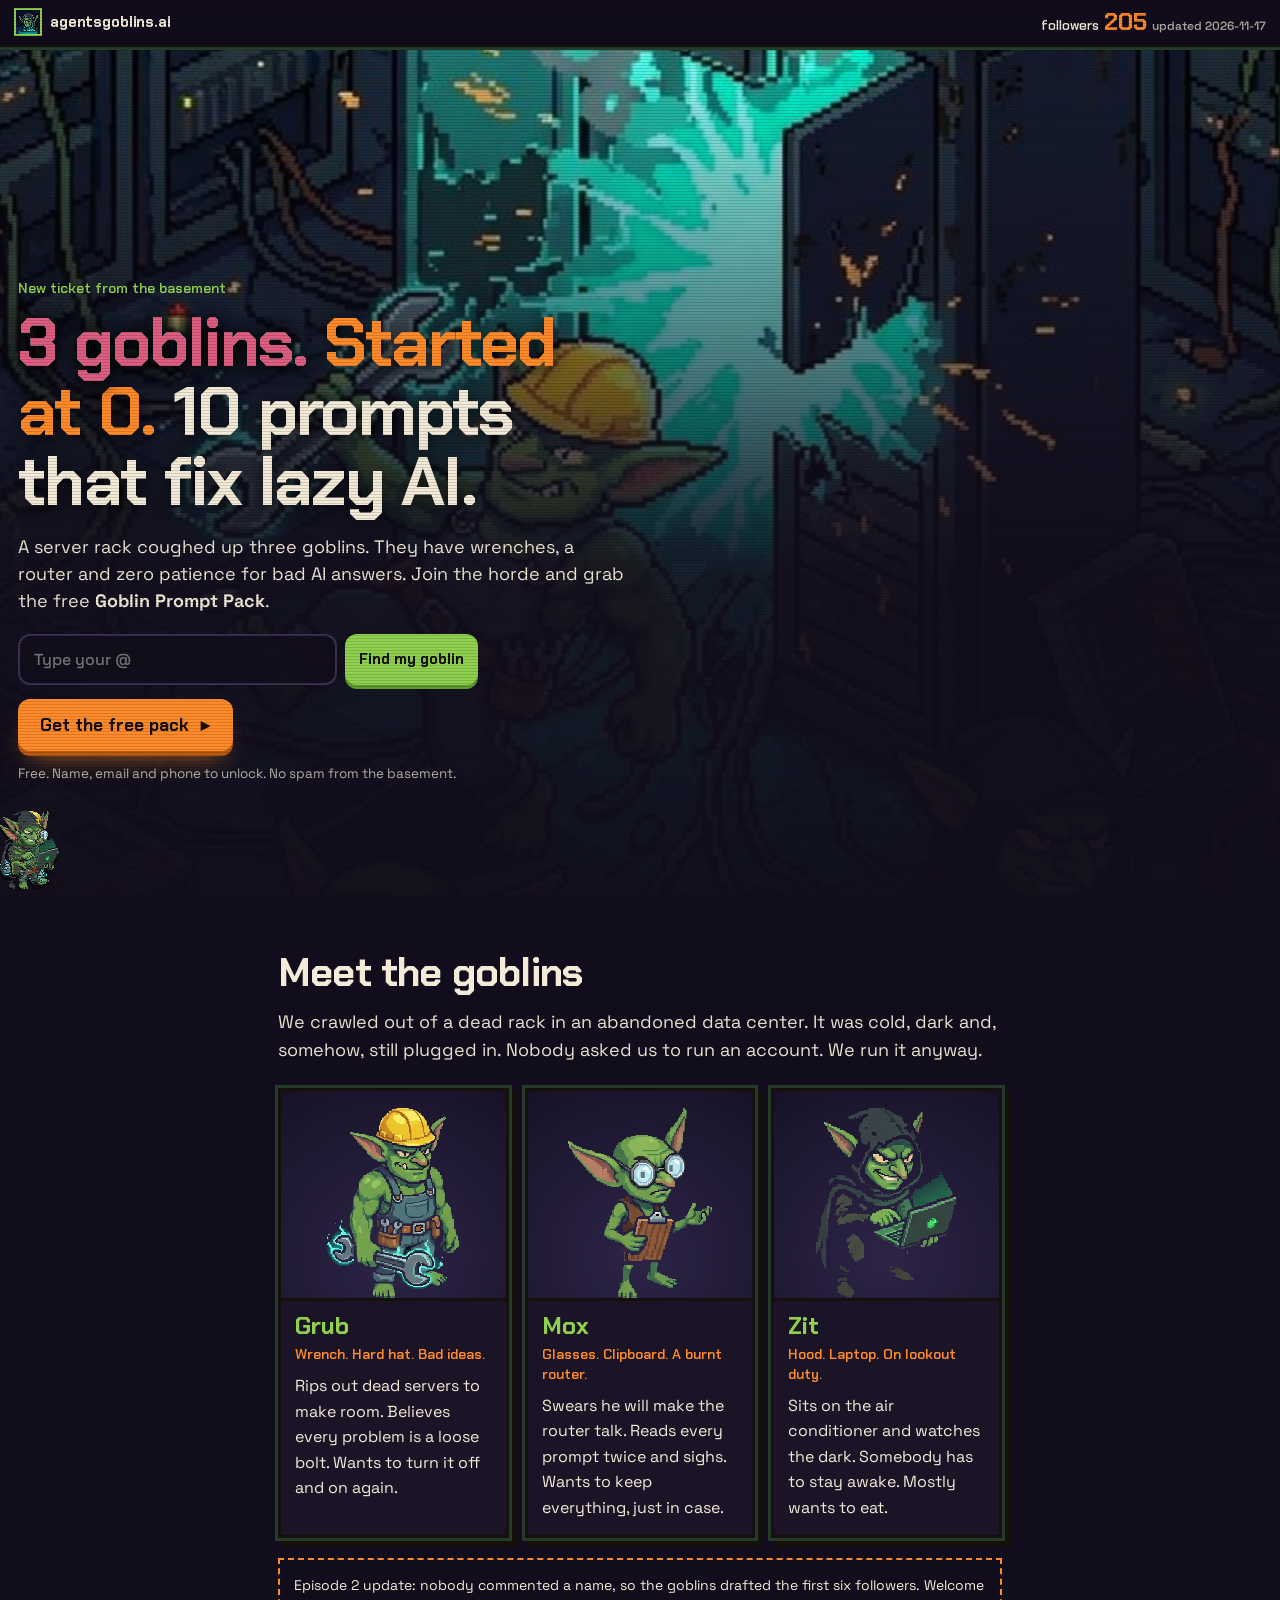
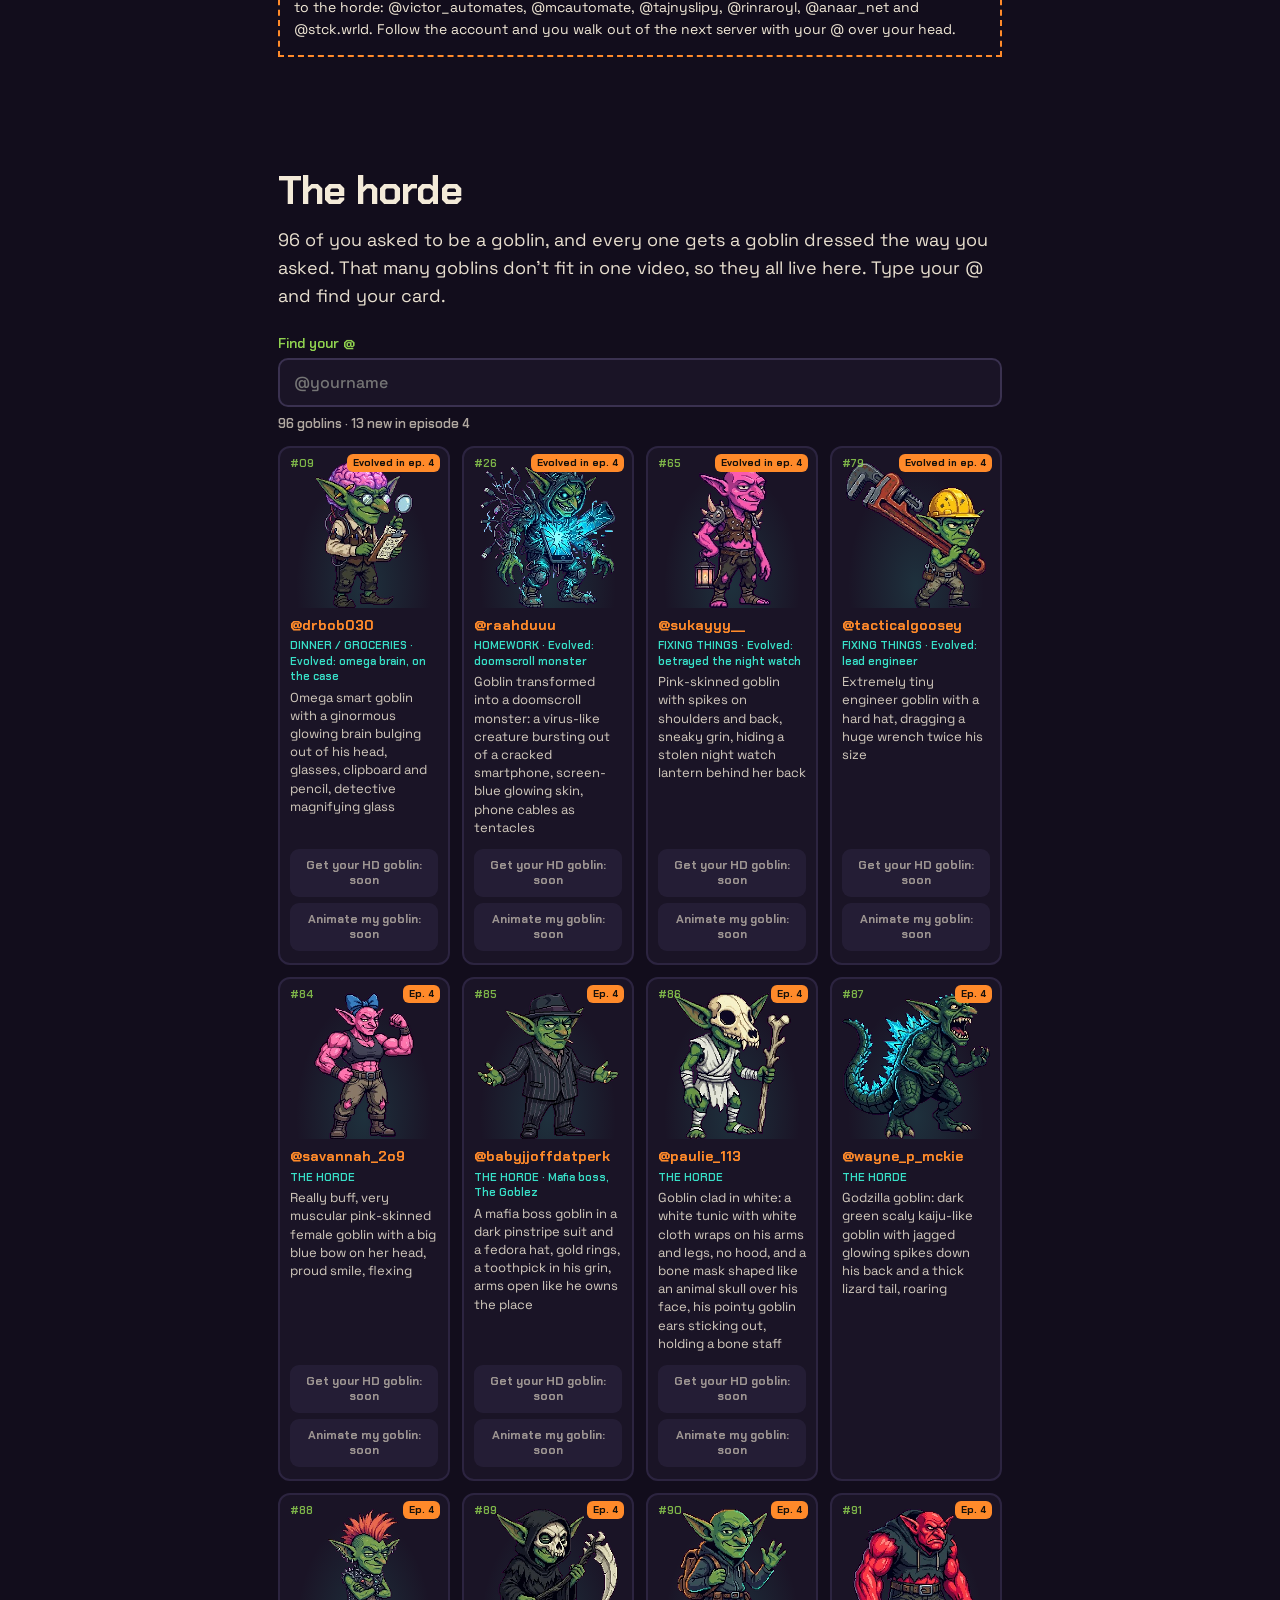
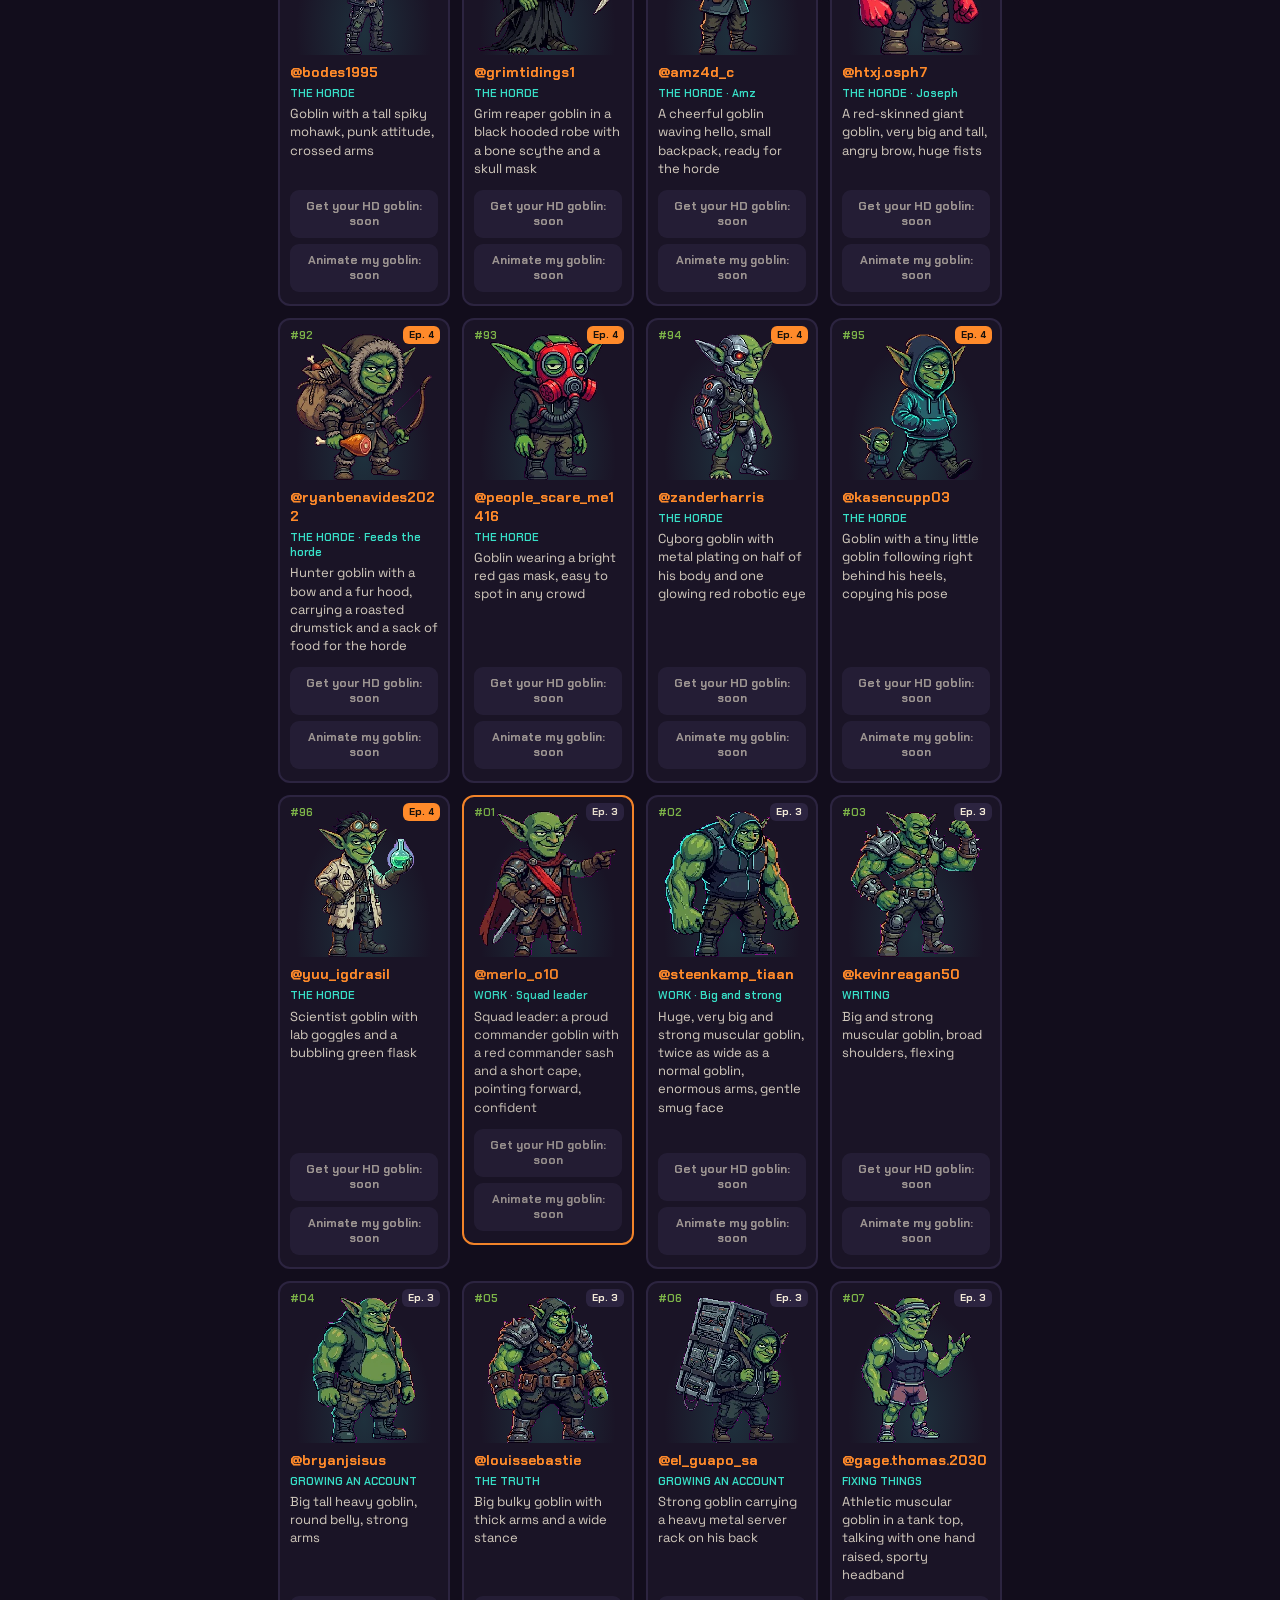
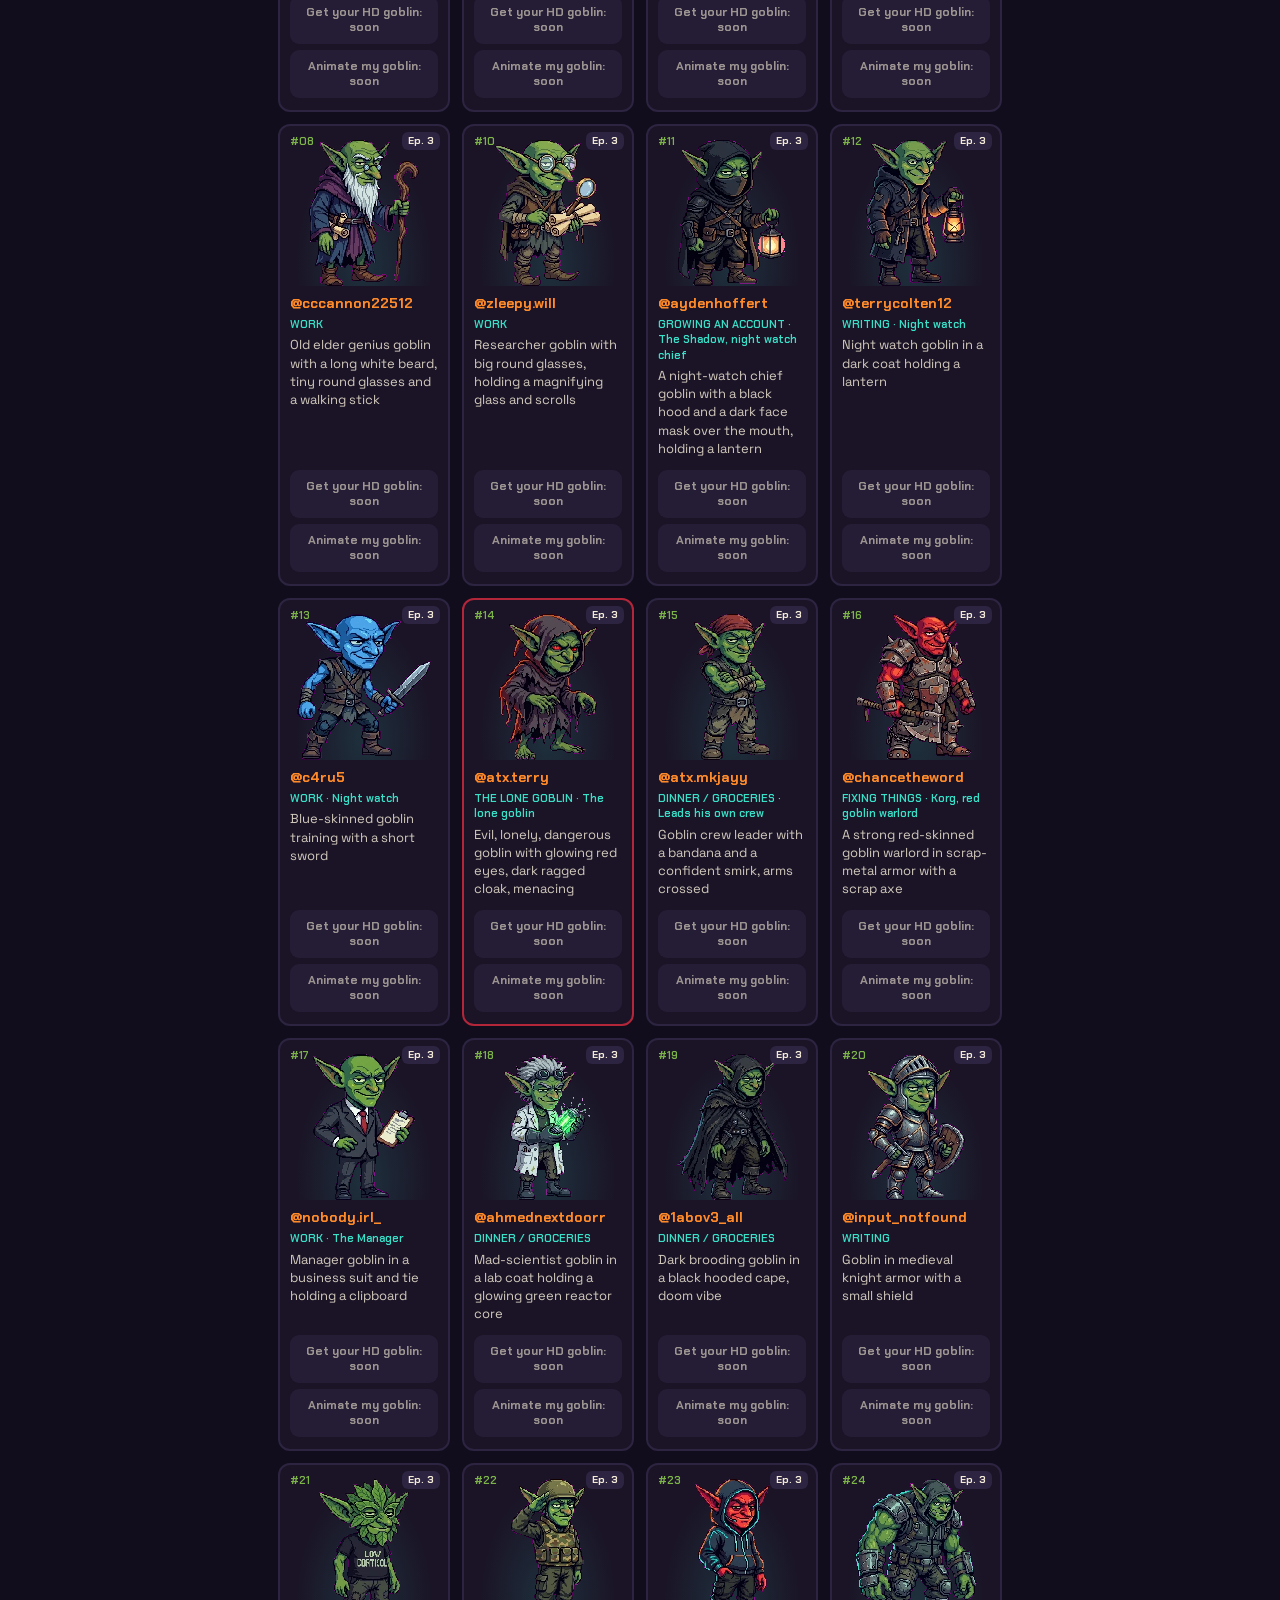
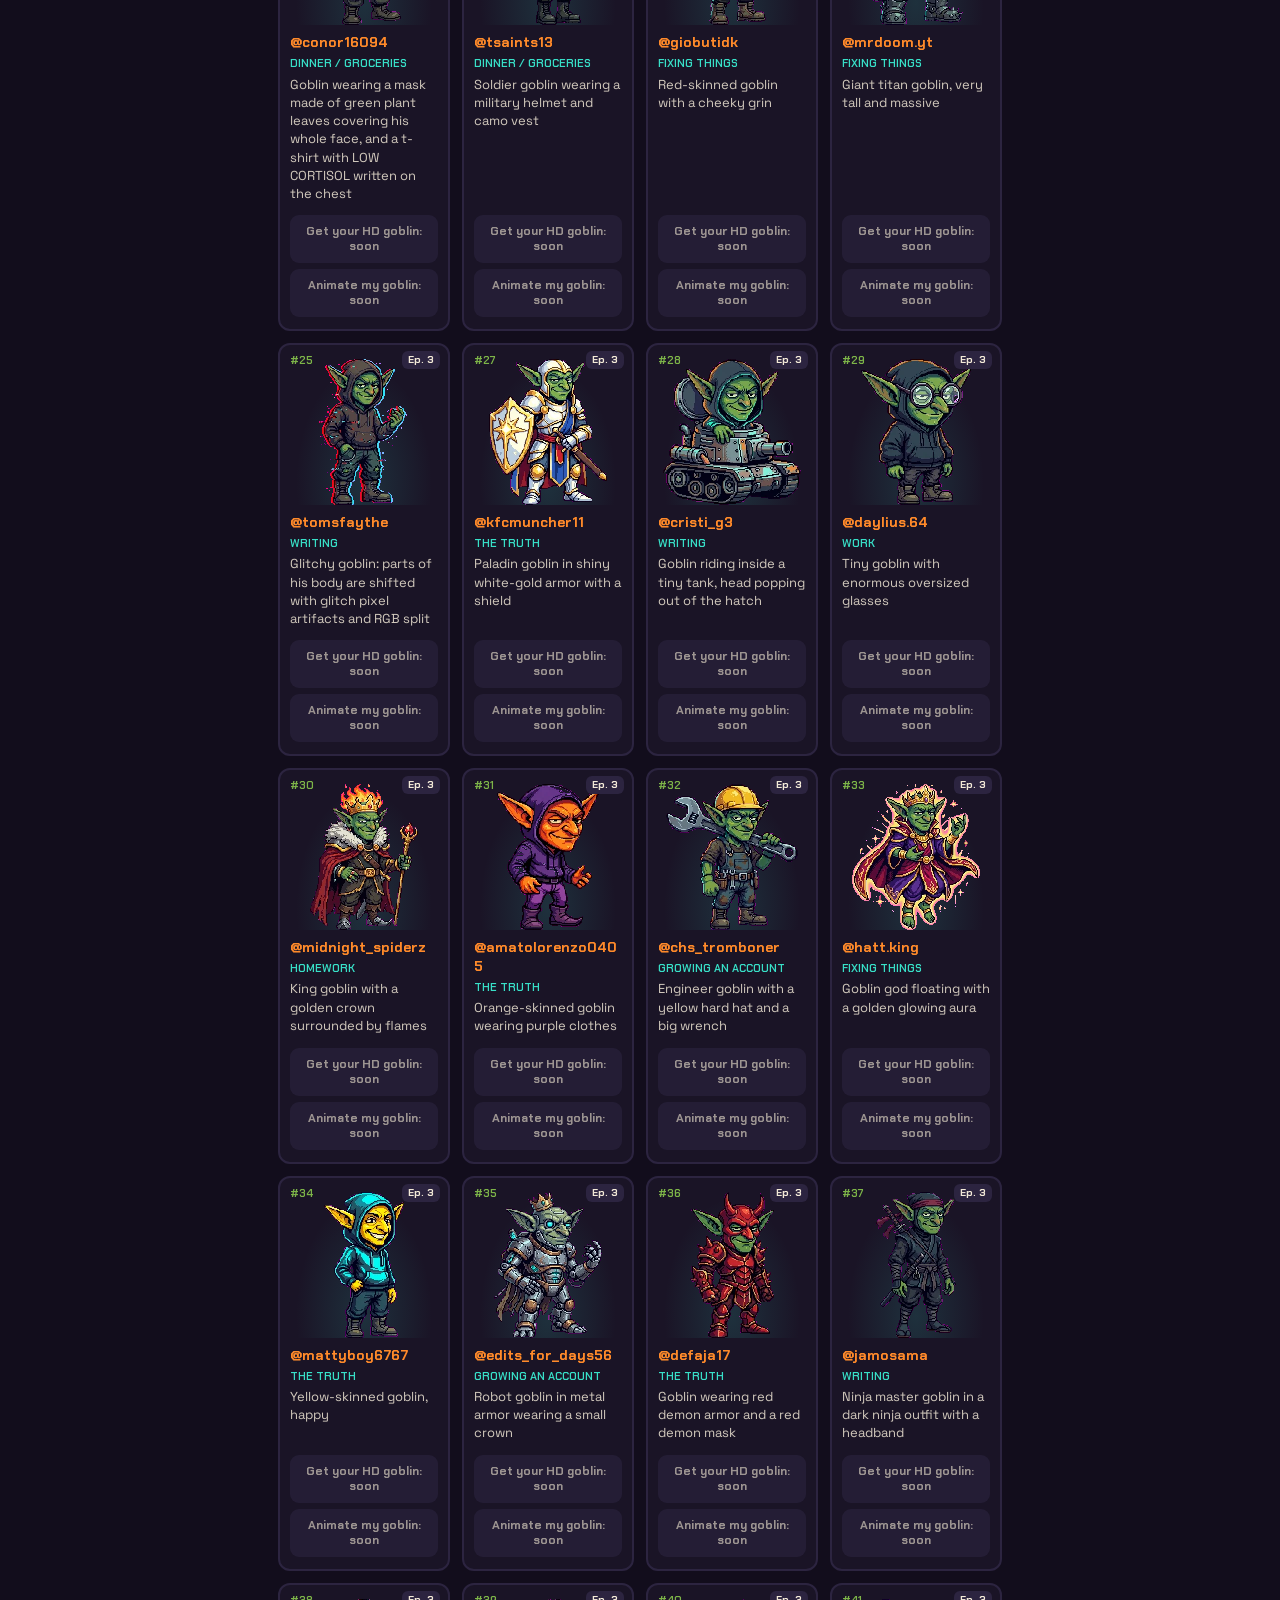
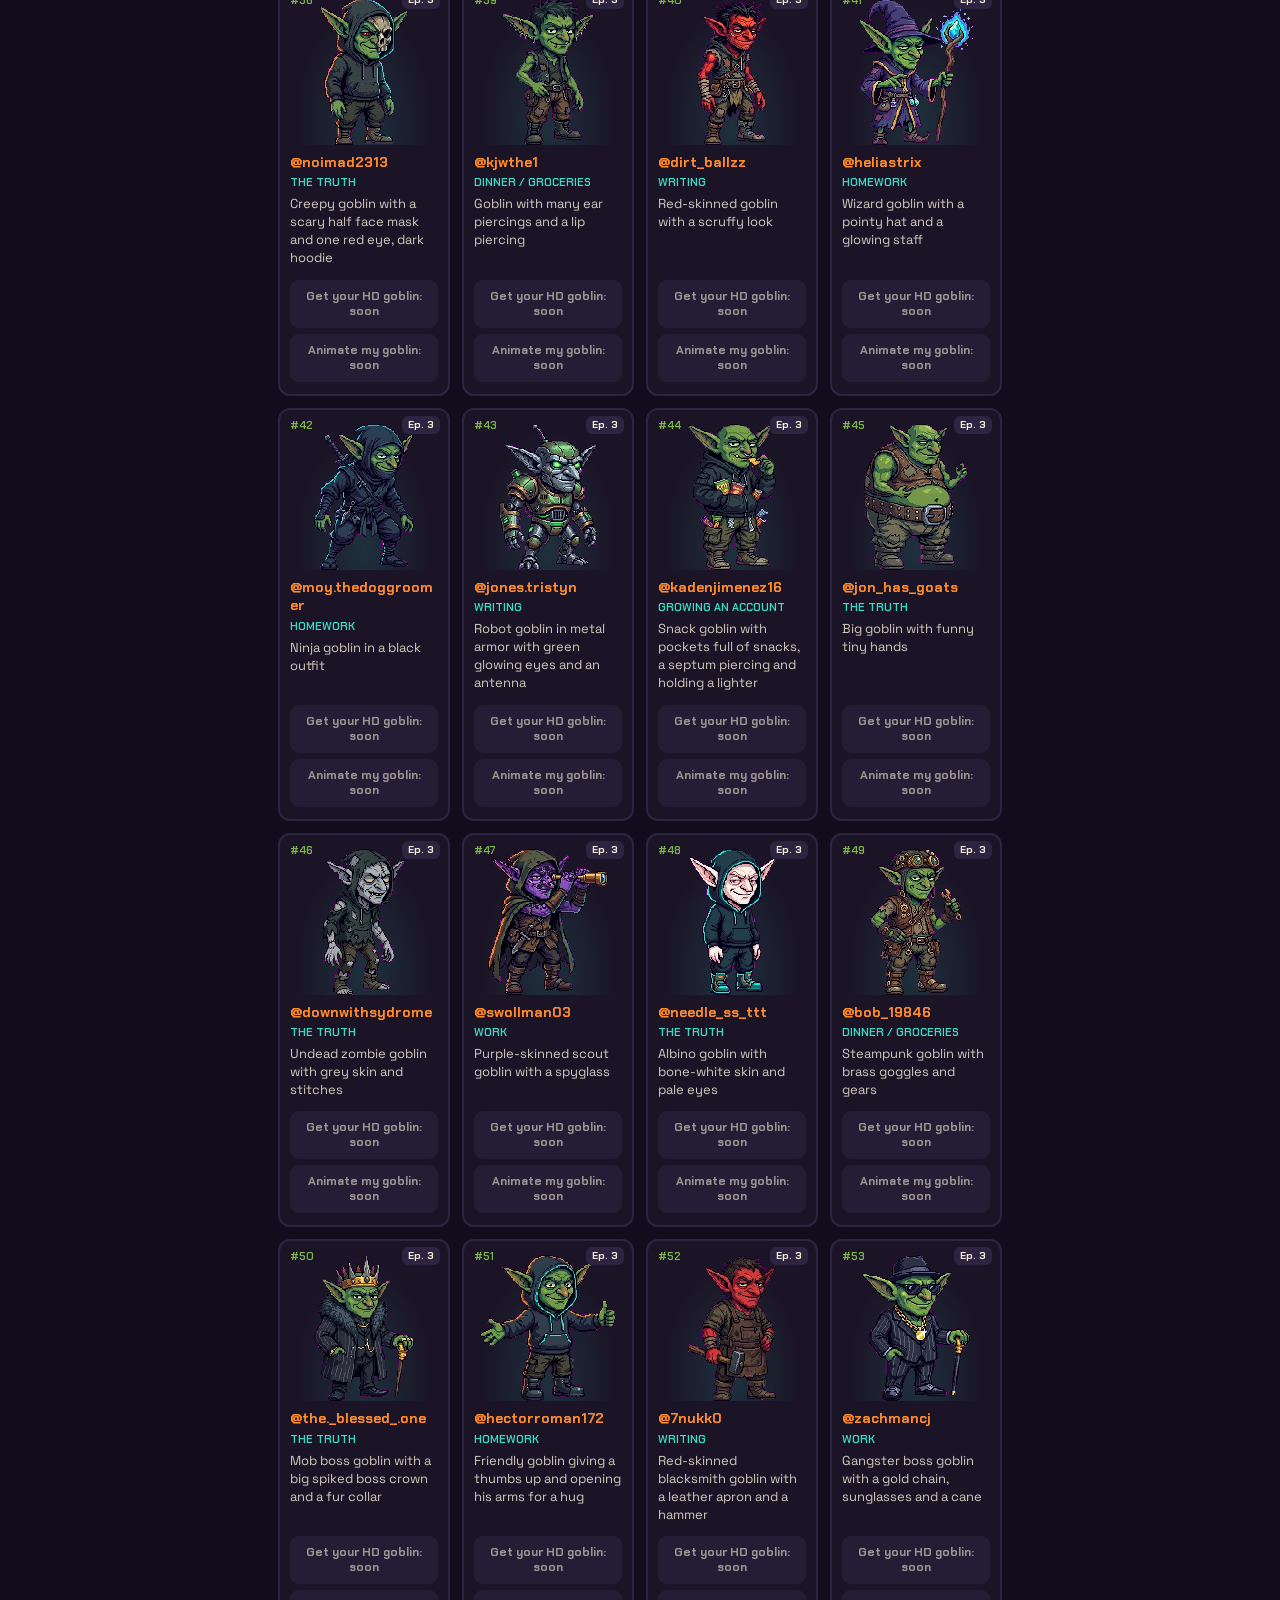
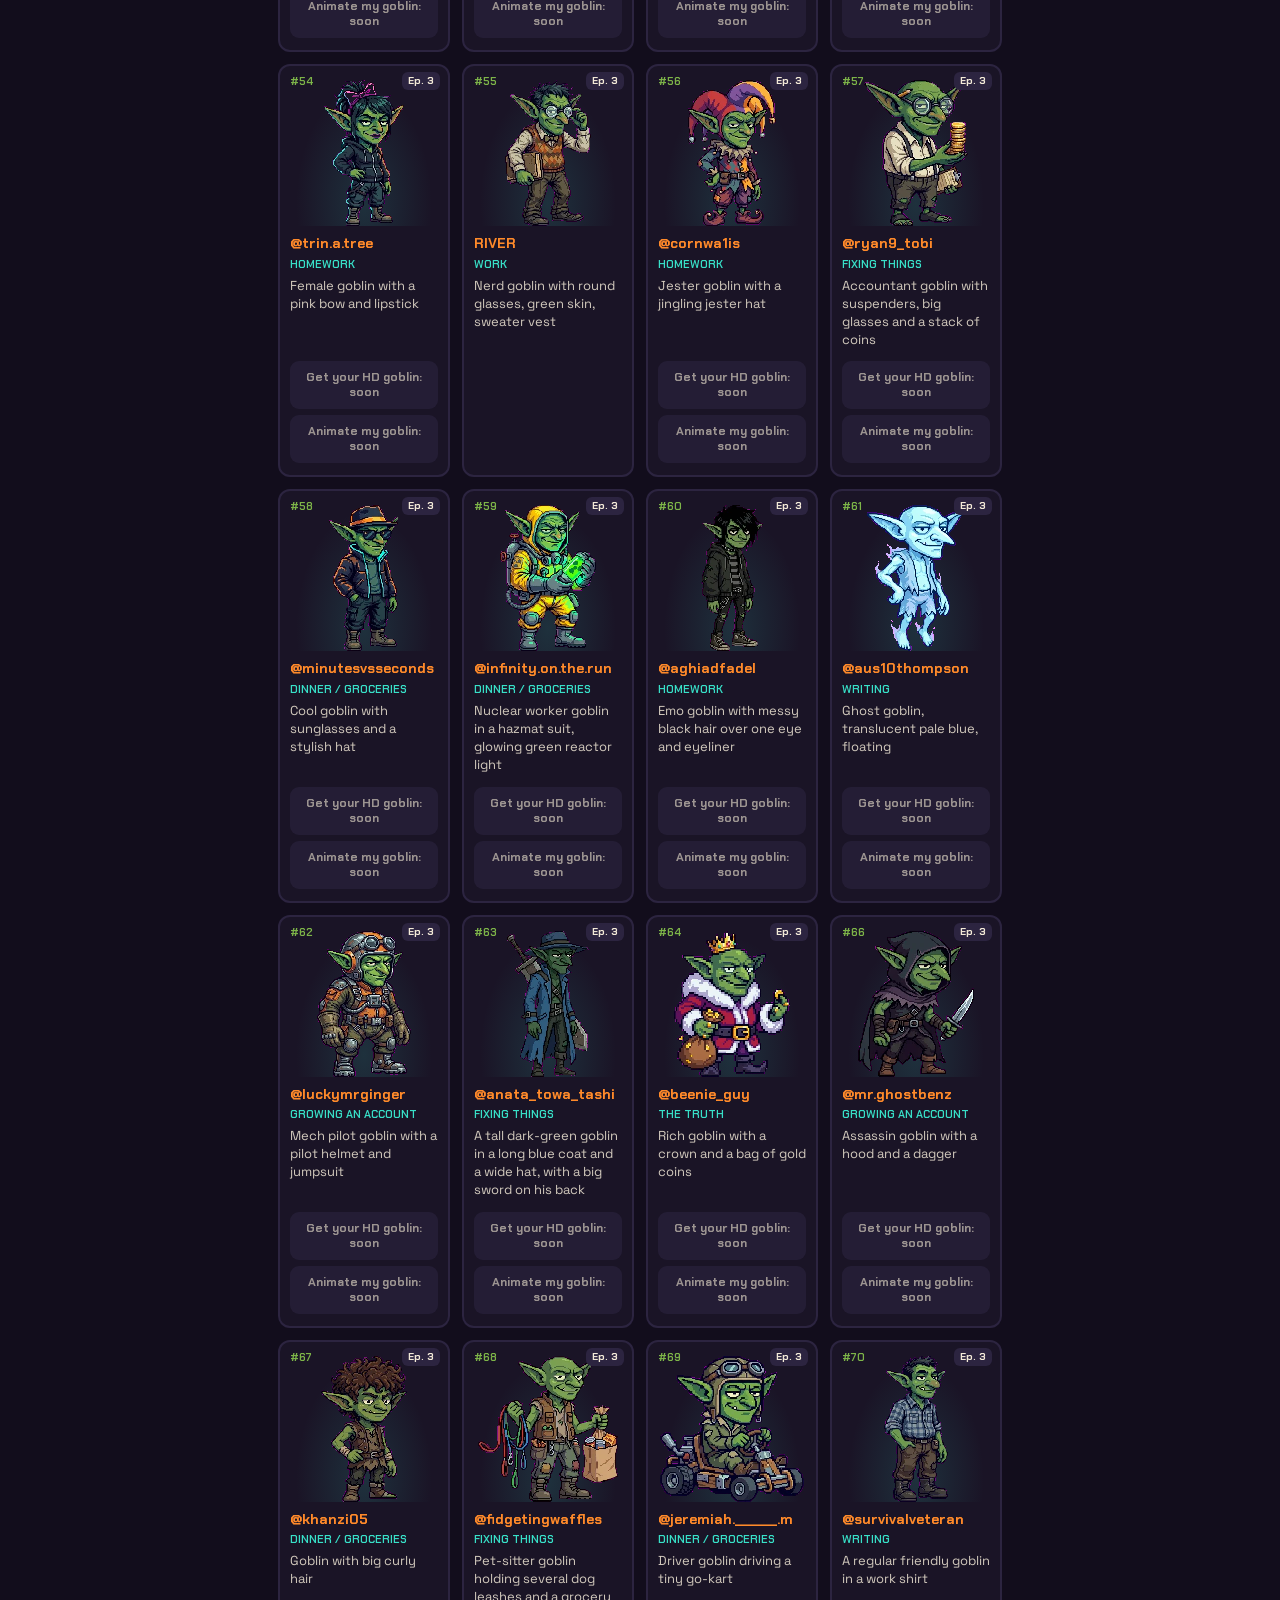
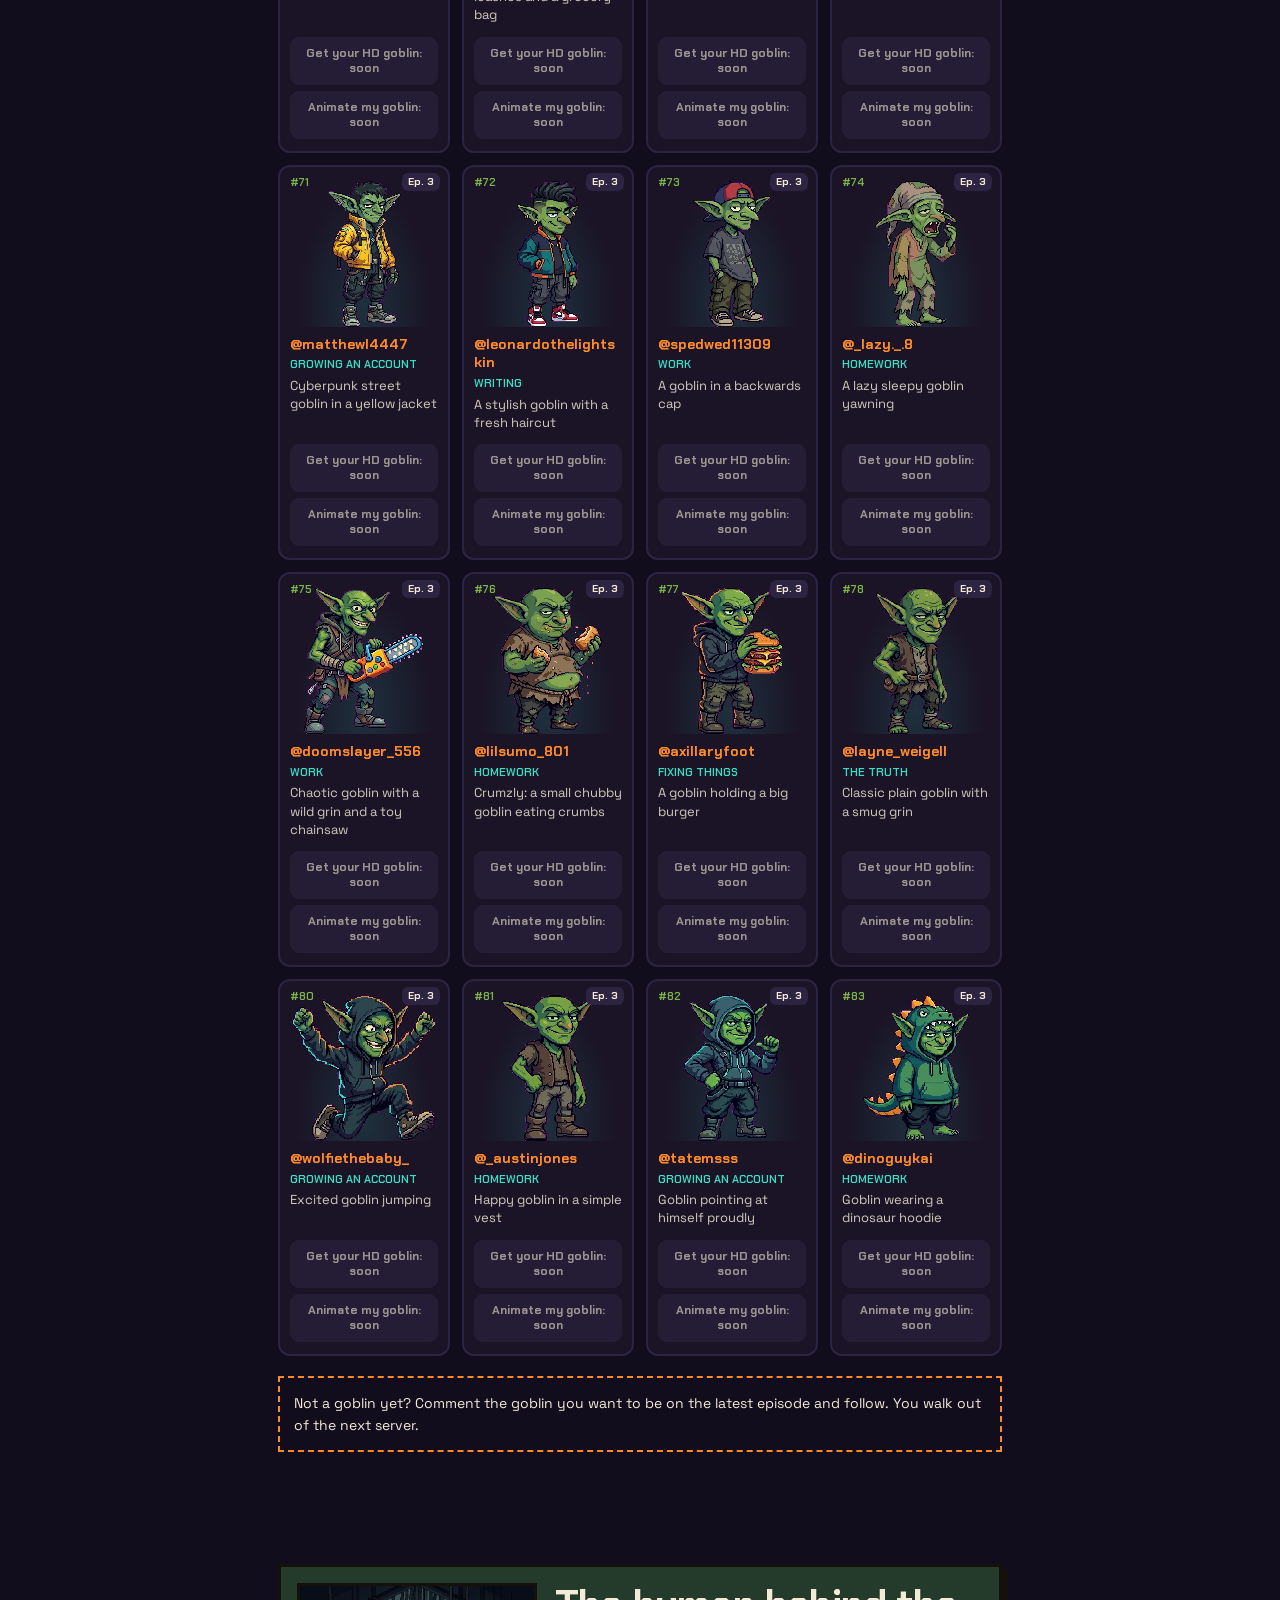
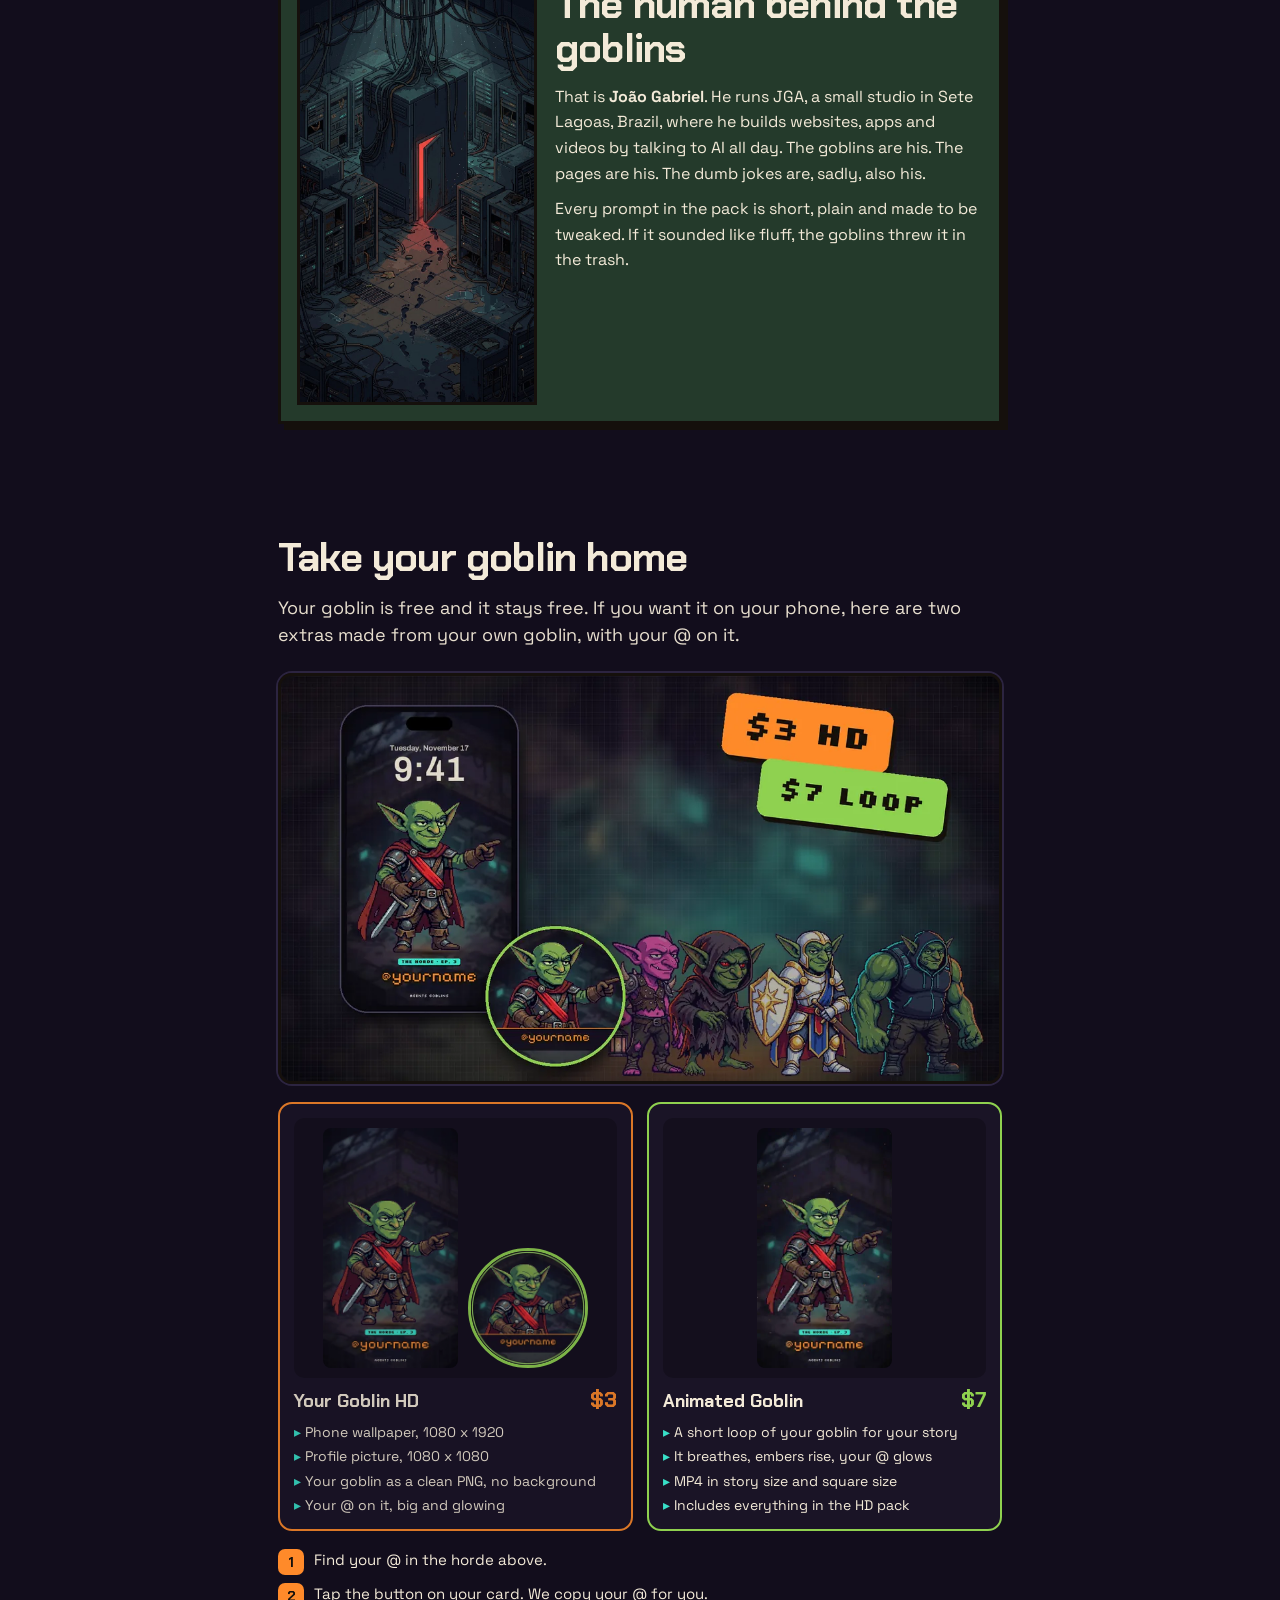
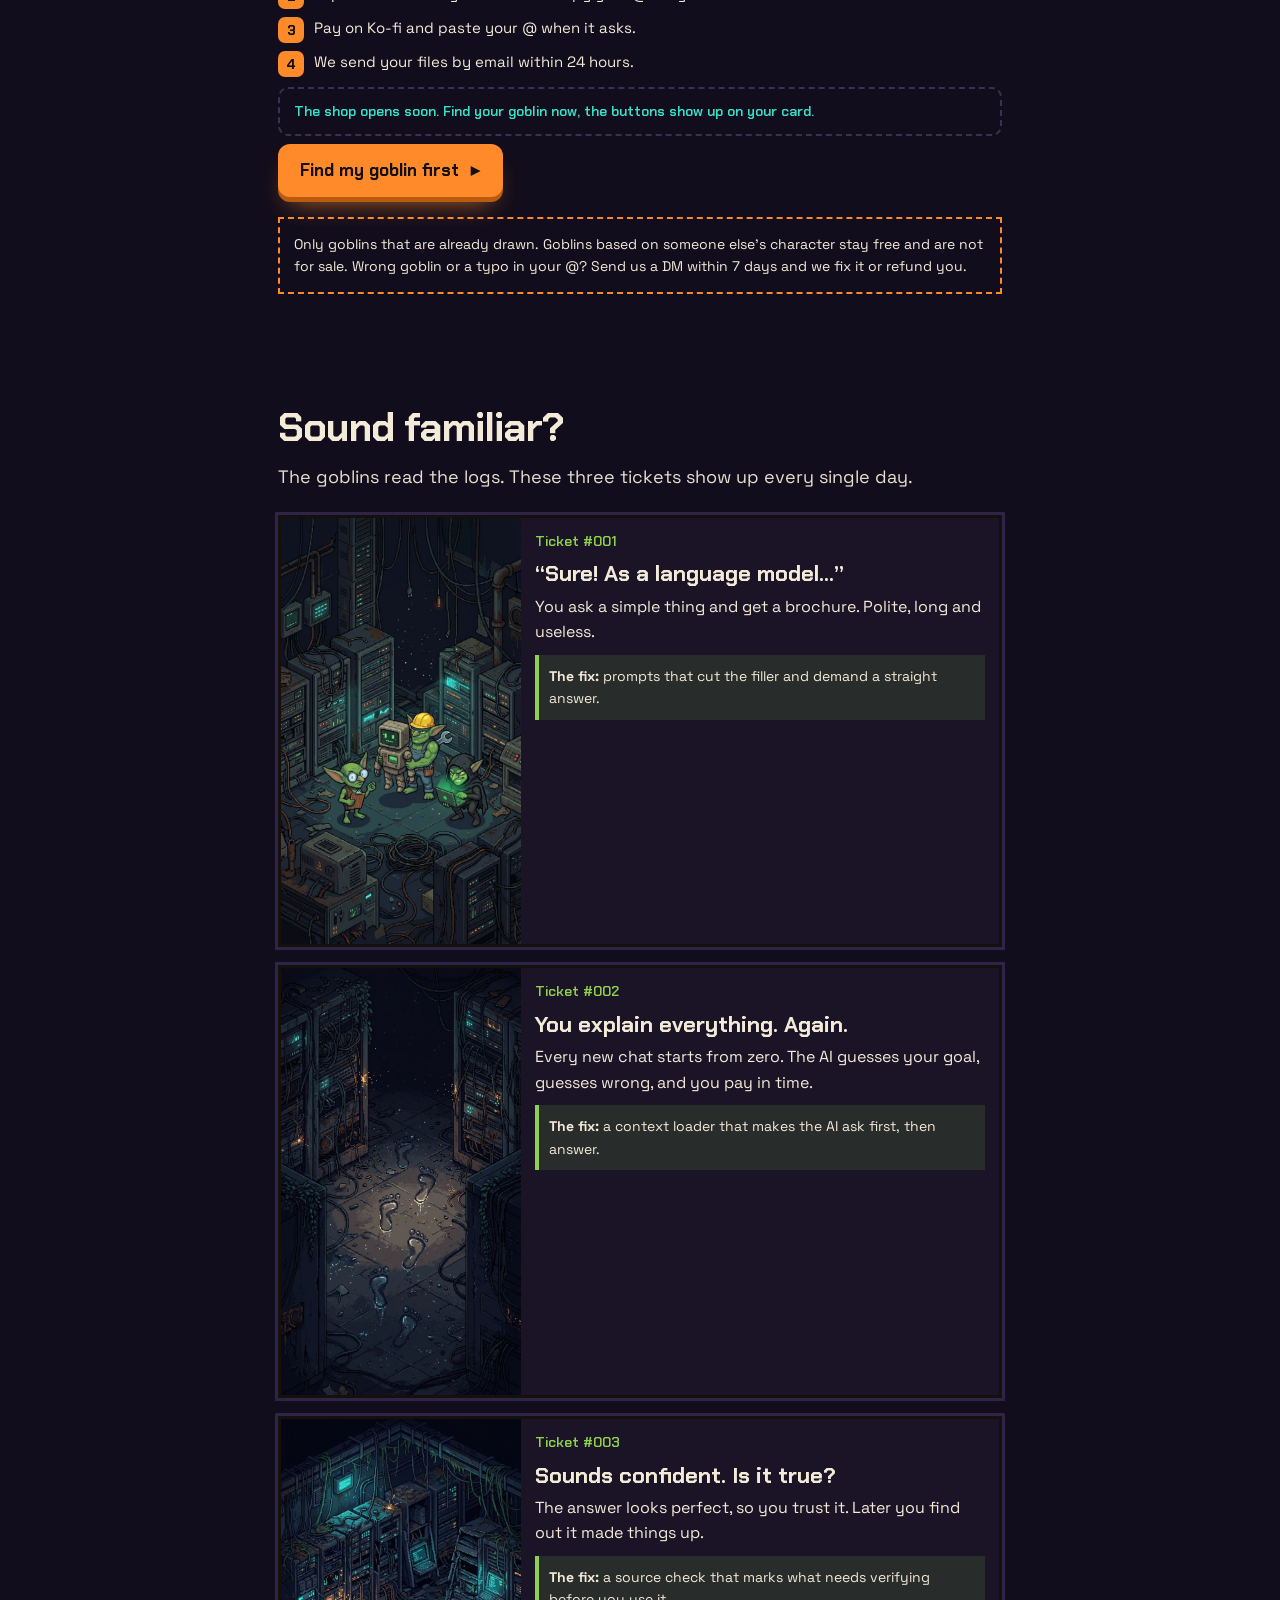
==== index.html @ 965f110a "Atualiza a página (17/11 15:00)" ====
<!doctype html>
<html lang="en">
<head>
<meta charset="utf-8">
<meta name="viewport" content="width=device-width, initial-scale=1">
<title>Agents Goblins | 3 goblins, started at 0, 10 prompts that actually work</title>
<meta name="description" content="Three goblins run an abandoned server basement. Join the horde and get the free Goblin Prompt Pack: 10 prompts that fix lazy AI answers.">
<meta name="theme-color" content="#120d1c">
<meta property="og:title" content="Agents Goblins: join the horde">
<meta property="og:description" content="3 goblins started at 0 followers. Get the free Goblin Prompt Pack.">
<meta property="og:image" content="assets/capa.jpg">
<link rel="icon" href="assets/avatar.jpg">
<link rel="preconnect" href="https://fonts.googleapis.com">
<link rel="preconnect" href="https://fonts.gstatic.com" crossorigin>
<link href="https://fonts.googleapis.com/css2?family=Chakra+Petch:wght@500;600;700&family=Space+Grotesk:wght@400;500;700&display=swap" rel="stylesheet">
<link rel="stylesheet" href="style.css">
<link rel="stylesheet" href="shop.css?v=20261117">
</head>
<body>
<div class="scan" aria-hidden="true"></div>

<!-- COUNTER -->
<header class="top">
  <a class="brand" href="#top"><img src="assets/avatar.jpg" alt="" width="28" height="28"><span>agentsgoblins.ai</span></a>
  <div class="counter" aria-live="polite">
    <span class="c-label">followers</span>
    <b id="cnt">&mdash;</b>
    <span class="c-upd" id="cnt-upd">updated today</span>
  </div>
</header>

<main id="top">
<!-- 1. HERO -->
<section class="hero">
  <div class="hero-bg" id="heroBg" style="background-image:url(assets/s02.jpg)"></div>
  <div class="embers" aria-hidden="true"></div>
  <div class="hero-in">
    <p class="tag">New ticket from the basement</p>
    <h1><span class="glitch" data-t="3 goblins.">3 goblins.</span> <span class="o">Started at 0.</span> 10 prompts that fix lazy AI.</h1>
    <p class="sub">A server rack coughed up three goblins. They have wrenches, a router and zero patience for bad AI answers. Join the horde and grab the free <b>Goblin Prompt Pack</b>.</p>
    <!-- FIND TOP (gerado por gerar_horda.py) -->
    <form class="findtop" id="findtop" role="search"><input type="search" placeholder="Type your @" aria-label="Your Instagram @" autocomplete="off" autocapitalize="off" spellcheck="false"><button type="submit">Find my goblin</button></form>
    <!-- /FIND TOP -->
    <a class="btn" href="#join">Get the free pack <i aria-hidden="true">&#9654;</i></a>
    <p class="fine">Free. Name, email and phone to unlock. No spam from the basement.</p>
  </div>
  <div class="walkers" aria-hidden="true">
    <img class="w w1" src="assets/grub.png" alt="">
    <img class="w w2" src="assets/mox.png" alt="">
    <img class="w w3" src="assets/zit.png" alt="">
  </div>
</section>

<!-- 2. MEET THE GOBLINS -->
<section class="sec" id="meet">
  <h2 class="h"><span>01</span> Meet the goblins</h2>
  <p class="lead">We crawled out of a dead rack in an abandoned data center. It was cold, dark and, somehow, still plugged in. Nobody asked us to run an account. We run it anyway.</p>
  <div class="cards3">
    <article class="gob">
      <div class="gob-img"><img src="assets/grub.png" alt="Grub, the goblin with the yellow hard hat and a giant wrench" loading="lazy"></div>
      <h3>Grub</h3><p class="role">Wrench. Hard hat. Bad ideas.</p>
      <p>Rips out dead servers to make room. Believes every problem is a loose bolt. Wants to turn it off and on again.</p>
    </article>
    <article class="gob">
      <div class="gob-img"><img src="assets/mox.png" alt="Mox, the goblin with round glasses and a clipboard" loading="lazy"></div>
      <h3>Mox</h3><p class="role">Glasses. Clipboard. A burnt router.</p>
      <p>Swears he will make the router talk. Reads every prompt twice and sighs. Wants to keep everything, just in case.</p>
    </article>
    <article class="gob">
      <div class="gob-img"><img src="assets/zit.png" alt="Zit, the hooded goblin typing on a glowing laptop" loading="lazy"></div>
      <h3>Zit</h3><p class="role">Hood. Laptop. On lookout duty.</p>
      <p>Sits on the air conditioner and watches the dark. Somebody has to stay awake. Mostly wants to eat.</p>
    </article>
  </div>
  <p class="note">Episode 2 update: nobody commented a name, so the goblins drafted the first six followers. Welcome to the horde: @victor_automates, @mcautomate, @tajnyslipy, @rinraroyl, @anaar_net and @stck.wrld. Follow the account and you walk out of the next server with your @ over your head.</p>
</section>

<!-- THE HORDE (gerado por gerar_horda.py) -->
<section class="sec" id="horde">
  <h2 class="h"><span>02</span> The horde</h2>
  <p class="lead">96 of you asked to be a goblin, and every one gets a goblin dressed the way you asked. That many goblins don't fit in one video, so they all live here. Type your @ and find your card.</p>
  <label class="hsearch"><span>Find your @</span><input id="hq" type="search" placeholder="@yourname" autocomplete="off" autocapitalize="off" spellcheck="false"></label>
  <p class="hcount" id="hcount">96 goblins · 13 new in episode 4</p>
  <p class="hnone" id="hnone" hidden></p>
  <div class="hgrid" id="hgrid">
    <article class="hcard new" data-h="drbob030" data-q="@drbob030 dinner / groceries an omega smart goblin with a ginormous glowing brain bulging out of his head, glasses, clipboard and pencil, detective magnifying glass"><div class="hn">#09</div><div class="hep">Evolved in ep. 4</div><div class="hi"><img src="assets/horda/97.webp" alt="Goblin of @drbob030: an OMEGA smart goblin with a GINORMOUS glowing brain bulging out of his head, glasses, clipboard and pencil, detective magnifying glass" loading="lazy" width="130" height="150"></div><a class="hh" href="https://www.instagram.com/drbob030/" target="_blank" rel="noopener">@drbob030</a><p class="hs">DINNER / GROCERIES · Evolved: omega brain, on the case</p><p class="hd">Omega smart goblin with a ginormous glowing brain bulging out of his head, glasses, clipboard and pencil, detective magnifying glass</p></article>
    <article class="hcard new" data-h="raahduuu" data-q="@raahduuu homework a goblin transformed into a doomscroll monster: a virus-like creature bursting out of a cracked smartphone, screen-blue glowing skin, phone cables as tentacles"><div class="hn">#26</div><div class="hep">Evolved in ep. 4</div><div class="hi"><img src="assets/horda/98.webp" alt="Goblin of @raahduuu: a goblin TRANSFORMED into a doomscroll monster: a virus-like creature bursting out of a cracked smartphone, screen-blue glowing skin, phone cables as tentacles" loading="lazy" width="130" height="150"></div><a class="hh" href="https://www.instagram.com/raahduuu/" target="_blank" rel="noopener">@raahduuu</a><p class="hs">HOMEWORK · Evolved: doomscroll monster</p><p class="hd">Goblin transformed into a doomscroll monster: a virus-like creature bursting out of a cracked smartphone, screen-blue glowing skin, phone cables as tentacles</p></article>
    <article class="hcard new" data-h="sukayyy__" data-q="@sukayyy__ fixing things a pink-skinned goblin with spikes on shoulders and back, sneaky grin, hiding a stolen night watch lantern behind her back"><div class="hn">#65</div><div class="hep">Evolved in ep. 4</div><div class="hi"><img src="assets/horda/100.webp" alt="Goblin of @sukayyy__: a PINK-skinned goblin with spikes on shoulders and back, sneaky grin, hiding a stolen night watch lantern behind her back" loading="lazy" width="130" height="150"></div><a class="hh" href="https://www.instagram.com/sukayyy__/" target="_blank" rel="noopener">@sukayyy__</a><p class="hs">FIXING THINGS · Evolved: betrayed the night watch</p><p class="hd">Pink-skinned goblin with spikes on shoulders and back, sneaky grin, hiding a stolen night watch lantern behind her back</p></article>
    <article class="hcard new" data-h="tacticalgoosey" data-q="@tacticalgoosey fixing things an extremely tiny engineer goblin with a hard hat, dragging a huge wrench twice his size"><div class="hn">#79</div><div class="hep">Evolved in ep. 4</div><div class="hi"><img src="assets/horda/99.webp" alt="Goblin of @tacticalgoosey: an extremely TINY engineer goblin with a hard hat, dragging a HUGE wrench twice his size" loading="lazy" width="130" height="150"></div><a class="hh" href="https://www.instagram.com/tacticalgoosey/" target="_blank" rel="noopener">@tacticalgoosey</a><p class="hs">FIXING THINGS · Evolved: lead engineer</p><p class="hd">Extremely tiny engineer goblin with a hard hat, dragging a huge wrench twice his size</p></article>
    <article class="hcard new" data-h="savannah_2o9" data-q="@savannah_2o9 the horde a really buff, very muscular pink-skinned female goblin with a big blue bow on her head, proud smile, flexing"><div class="hn">#84</div><div class="hep">Ep. 4</div><div class="hi"><img src="assets/horda/84.webp" alt="Goblin of @savannah_2o9: a really BUFF, very muscular PINK-skinned female goblin with a big blue bow on her head, proud smile, flexing" loading="lazy" width="130" height="150"></div><a class="hh" href="https://www.instagram.com/savannah_2o9/" target="_blank" rel="noopener">@savannah_2o9</a><p class="hs">THE HORDE</p><p class="hd">Really buff, very muscular pink-skinned female goblin with a big blue bow on her head, proud smile, flexing</p></article>
    <article class="hcard new" data-h="babyjjoffdatperk" data-q="@babyjjoffdatperk the horde the goblez: a mafia boss goblin in a dark pinstripe suit and a fedora hat, gold rings, a toothpick in his grin, arms open like he owns the place"><div class="hn">#85</div><div class="hep">Ep. 4</div><div class="hi"><img src="assets/horda/85.webp" alt="Goblin of @babyjjoffdatperk: The Goblez: a mafia boss goblin in a dark pinstripe suit and a fedora hat, gold rings, a toothpick in his grin, arms open like he owns the place" loading="lazy" width="130" height="150"></div><a class="hh" href="https://www.instagram.com/babyjjoffdatperk/" target="_blank" rel="noopener">@babyjjoffdatperk</a><p class="hs">THE HORDE · Mafia boss, The Goblez</p><p class="hd">A mafia boss goblin in a dark pinstripe suit and a fedora hat, gold rings, a toothpick in his grin, arms open like he owns the place</p></article>
    <article class="hcard new" data-h="paulie_113" data-q="@paulie_113 the horde a goblin clad in white: a white tunic with white cloth wraps on his arms and legs, no hood, and a bone mask shaped like an animal skull over his face, his pointy goblin ears sticking out, holding a bone staff"><div class="hn">#86</div><div class="hep">Ep. 4</div><div class="hi"><img src="assets/horda/86.webp" alt="Goblin of @paulie_113: a goblin clad in white: a white tunic with white cloth wraps on his arms and legs, no hood, and a bone mask shaped like an animal skull over his face, his pointy goblin ears sticking out, holding a bone staff" loading="lazy" width="130" height="150"></div><a class="hh" href="https://www.instagram.com/paulie_113/" target="_blank" rel="noopener">@paulie_113</a><p class="hs">THE HORDE</p><p class="hd">Goblin clad in white: a white tunic with white cloth wraps on his arms and legs, no hood, and a bone mask shaped like an animal skull over his face, his pointy goblin ears sticking out, holding a bone staff</p></article>
    <article class="hcard new" data-h="wayne_p_mckie" data-q="@wayne_p_mckie the horde a godzilla goblin: dark green scaly kaiju-like goblin with jagged glowing spikes down his back and a thick lizard tail, roaring"><div class="hn">#87</div><div class="hep">Ep. 4</div><div class="hi"><img src="assets/horda/87.webp" alt="Goblin of @wayne_p_mckie: a Godzilla goblin: dark green scaly kaiju-like goblin with jagged glowing spikes down his back and a thick lizard tail, roaring" loading="lazy" width="130" height="150"></div><a class="hh" href="https://www.instagram.com/wayne_p_mckie/" target="_blank" rel="noopener">@wayne_p_mckie</a><p class="hs">THE HORDE</p><p class="hd">Godzilla goblin: dark green scaly kaiju-like goblin with jagged glowing spikes down his back and a thick lizard tail, roaring</p></article>
    <article class="hcard new" data-h="bodes1995" data-q="@bodes1995 the horde a goblin with a tall spiky mohawk, punk attitude, crossed arms"><div class="hn">#88</div><div class="hep">Ep. 4</div><div class="hi"><img src="assets/horda/88.webp" alt="Goblin of @bodes1995: a goblin with a tall spiky mohawk, punk attitude, crossed arms" loading="lazy" width="130" height="150"></div><a class="hh" href="https://www.instagram.com/bodes1995/" target="_blank" rel="noopener">@bodes1995</a><p class="hs">THE HORDE</p><p class="hd">Goblin with a tall spiky mohawk, punk attitude, crossed arms</p></article>
    <article class="hcard new" data-h="grimtidings1" data-q="@grimtidings1 the horde a grim reaper goblin in a black hooded robe with a bone scythe and a skull mask"><div class="hn">#89</div><div class="hep">Ep. 4</div><div class="hi"><img src="assets/horda/89.webp" alt="Goblin of @grimtidings1: a grim reaper goblin in a black hooded robe with a bone scythe and a skull mask" loading="lazy" width="130" height="150"></div><a class="hh" href="https://www.instagram.com/grimtidings1/" target="_blank" rel="noopener">@grimtidings1</a><p class="hs">THE HORDE</p><p class="hd">Grim reaper goblin in a black hooded robe with a bone scythe and a skull mask</p></article>
    <article class="hcard new" data-h="amz4d_c" data-q="@amz4d_c the horde amz: a cheerful goblin waving hello, small backpack, ready for the horde"><div class="hn">#90</div><div class="hep">Ep. 4</div><div class="hi"><img src="assets/horda/90.webp" alt="Goblin of @amz4d_c: Amz: a cheerful goblin waving hello, small backpack, ready for the horde" loading="lazy" width="130" height="150"></div><a class="hh" href="https://www.instagram.com/amz4d_c/" target="_blank" rel="noopener">@amz4d_c</a><p class="hs">THE HORDE · Amz</p><p class="hd">A cheerful goblin waving hello, small backpack, ready for the horde</p></article>
    <article class="hcard new" data-h="htxj.osph7" data-q="@htxj.osph7 the horde joseph: a red-skinned giant goblin, very big and tall, angry brow, huge fists"><div class="hn">#91</div><div class="hep">Ep. 4</div><div class="hi"><img src="assets/horda/91.webp" alt="Goblin of @htxj.osph7: Joseph: a RED-skinned GIANT goblin, very big and tall, angry brow, huge fists" loading="lazy" width="130" height="150"></div><a class="hh" href="https://www.instagram.com/htxj.osph7/" target="_blank" rel="noopener">@htxj.osph7</a><p class="hs">THE HORDE · Joseph</p><p class="hd">A red-skinned giant goblin, very big and tall, angry brow, huge fists</p></article>
    <article class="hcard new" data-h="ryanbenavides2022" data-q="@ryanbenavides2022 the horde a hunter goblin with a bow and a fur hood, carrying a roasted drumstick and a sack of food for the horde"><div class="hn">#92</div><div class="hep">Ep. 4</div><div class="hi"><img src="assets/horda/92.webp" alt="Goblin of @ryanbenavides2022: a hunter goblin with a bow and a fur hood, carrying a roasted drumstick and a sack of food for the horde" loading="lazy" width="130" height="150"></div><a class="hh" href="https://www.instagram.com/ryanbenavides2022/" target="_blank" rel="noopener">@ryanbenavides2022</a><p class="hs">THE HORDE · Feeds the horde</p><p class="hd">Hunter goblin with a bow and a fur hood, carrying a roasted drumstick and a sack of food for the horde</p></article>
    <article class="hcard new" data-h="people_scare_me1416" data-q="@people_scare_me1416 the horde a goblin wearing a bright red gas mask, easy to spot in any crowd"><div class="hn">#93</div><div class="hep">Ep. 4</div><div class="hi"><img src="assets/horda/93.webp" alt="Goblin of @people_scare_me1416: a goblin wearing a bright RED gas mask, easy to spot in any crowd" loading="lazy" width="130" height="150"></div><a class="hh" href="https://www.instagram.com/people_scare_me1416/" target="_blank" rel="noopener">@people_scare_me1416</a><p class="hs">THE HORDE</p><p class="hd">Goblin wearing a bright red gas mask, easy to spot in any crowd</p></article>
    <article class="hcard new" data-h="zanderharris" data-q="@zanderharris the horde a cyborg goblin with metal plating on half of his body and one glowing red robotic eye"><div class="hn">#94</div><div class="hep">Ep. 4</div><div class="hi"><img src="assets/horda/94.webp" alt="Goblin of @zanderharris: a cyborg goblin with metal plating on half of his body and one glowing red robotic eye" loading="lazy" width="130" height="150"></div><a class="hh" href="https://www.instagram.com/zanderharris/" target="_blank" rel="noopener">@zanderharris</a><p class="hs">THE HORDE</p><p class="hd">Cyborg goblin with metal plating on half of his body and one glowing red robotic eye</p></article>
    <article class="hcard new" data-h="kasencupp03" data-q="@kasencupp03 the horde a goblin with a tiny little goblin following right behind his heels, copying his pose"><div class="hn">#95</div><div class="hep">Ep. 4</div><div class="hi"><img src="assets/horda/95.webp" alt="Goblin of @kasencupp03: a goblin with a TINY little goblin following right behind his heels, copying his pose" loading="lazy" width="130" height="150"></div><a class="hh" href="https://www.instagram.com/kasencupp03/" target="_blank" rel="noopener">@kasencupp03</a><p class="hs">THE HORDE</p><p class="hd">Goblin with a tiny little goblin following right behind his heels, copying his pose</p></article>
    <article class="hcard new" data-h="yuu_igdrasil" data-q="@yuu_igdrasil the horde a scientist goblin with lab goggles and a bubbling green flask"><div class="hn">#96</div><div class="hep">Ep. 4</div><div class="hi"><img src="assets/horda/96.webp" alt="Goblin of @yuu_igdrasil: a scientist goblin with lab goggles and a bubbling green flask" loading="lazy" width="130" height="150"></div><a class="hh" href="https://www.instagram.com/yuu_igdrasil/" target="_blank" rel="noopener">@yuu_igdrasil</a><p class="hs">THE HORDE</p><p class="hd">Scientist goblin with lab goggles and a bubbling green flask</p></article>
    <article class="hcard lead" data-h="merlo_o10" data-q="@merlo_o10 work the squad leader: a proud commander goblin with a red commander sash and a short cape, pointing forward, confident"><div class="hn">#01</div><div class="hep">Ep. 3</div><div class="hi"><img src="assets/horda/01.webp" alt="Goblin of @merlo_o10: the squad LEADER: a proud commander goblin with a red commander sash and a short cape, pointing forward, confident" loading="lazy" width="130" height="150"></div><a class="hh" href="https://www.instagram.com/merlo_o10/" target="_blank" rel="noopener">@merlo_o10</a><p class="hs">WORK · Squad leader</p><p class="hd">Squad leader: a proud commander goblin with a red commander sash and a short cape, pointing forward, confident</p></article>
    <article class="hcard" data-h="steenkamp_tiaan" data-q="@steenkamp_tiaan work a huge, very big and strong muscular goblin, twice as wide as a normal goblin, enormous arms, gentle smug face"><div class="hn">#02</div><div class="hep">Ep. 3</div><div class="hi"><img src="assets/horda/02.webp" alt="Goblin of @steenkamp_tiaan: a HUGE, very big and strong muscular goblin, twice as wide as a normal goblin, enormous arms, gentle smug face" loading="lazy" width="130" height="150"></div><a class="hh" href="https://www.instagram.com/steenkamp_tiaan/" target="_blank" rel="noopener">@steenkamp_tiaan</a><p class="hs">WORK · Big and strong</p><p class="hd">Huge, very big and strong muscular goblin, twice as wide as a normal goblin, enormous arms, gentle smug face</p></article>
    <article class="hcard" data-h="kevinreagan50" data-q="@kevinreagan50 writing a big and strong muscular goblin, broad shoulders, flexing"><div class="hn">#03</div><div class="hep">Ep. 3</div><div class="hi"><img src="assets/horda/03.webp" alt="Goblin of @kevinreagan50: a big and strong muscular goblin, broad shoulders, flexing" loading="lazy" width="130" height="150"></div><a class="hh" href="https://www.instagram.com/kevinreagan50/" target="_blank" rel="noopener">@kevinreagan50</a><p class="hs">WRITING</p><p class="hd">Big and strong muscular goblin, broad shoulders, flexing</p></article>
    <article class="hcard" data-h="bryanjsisus" data-q="@bryanjsisus growing an account a big tall heavy goblin, round belly, strong arms"><div class="hn">#04</div><div class="hep">Ep. 3</div><div class="hi"><img src="assets/horda/04.webp" alt="Goblin of @bryanjsisus: a big tall heavy goblin, round belly, strong arms" loading="lazy" width="130" height="150"></div><a class="hh" href="https://www.instagram.com/bryanjsisus/" target="_blank" rel="noopener">@bryanjsisus</a><p class="hs">GROWING AN ACCOUNT</p><p class="hd">Big tall heavy goblin, round belly, strong arms</p></article>
    <article class="hcard" data-h="louissebastie" data-q="@louissebastie the truth a big bulky goblin with thick arms and a wide stance"><div class="hn">#05</div><div class="hep">Ep. 3</div><div class="hi"><img src="assets/horda/05.webp" alt="Goblin of @louissebastie: a big bulky goblin with thick arms and a wide stance" loading="lazy" width="130" height="150"></div><a class="hh" href="https://www.instagram.com/louissebastie/" target="_blank" rel="noopener">@louissebastie</a><p class="hs">THE TRUTH</p><p class="hd">Big bulky goblin with thick arms and a wide stance</p></article>
    <article class="hcard" data-h="el_guapo_sa" data-q="@el_guapo_sa growing an account a strong goblin carrying a heavy metal server rack on his back"><div class="hn">#06</div><div class="hep">Ep. 3</div><div class="hi"><img src="assets/horda/06.webp" alt="Goblin of @el_guapo_sa: a strong goblin carrying a heavy metal server rack on his back" loading="lazy" width="130" height="150"></div><a class="hh" href="https://www.instagram.com/el_guapo_sa/" target="_blank" rel="noopener">@el_guapo_sa</a><p class="hs">GROWING AN ACCOUNT</p><p class="hd">Strong goblin carrying a heavy metal server rack on his back</p></article>
    <article class="hcard" data-h="gage.thomas.2030" data-q="@gage.thomas.2030 fixing things an athletic muscular goblin in a tank top, talking with one hand raised, sporty headband"><div class="hn">#07</div><div class="hep">Ep. 3</div><div class="hi"><img src="assets/horda/07.webp" alt="Goblin of @gage.thomas.2030: an athletic muscular goblin in a tank top, talking with one hand raised, sporty headband" loading="lazy" width="130" height="150"></div><a class="hh" href="https://www.instagram.com/gage.thomas.2030/" target="_blank" rel="noopener">@gage.thomas.2030</a><p class="hs">FIXING THINGS</p><p class="hd">Athletic muscular goblin in a tank top, talking with one hand raised, sporty headband</p></article>
    <article class="hcard" data-h="cccannon22512" data-q="@cccannon22512 work an old elder genius goblin with a long white beard, tiny round glasses and a walking stick"><div class="hn">#08</div><div class="hep">Ep. 3</div><div class="hi"><img src="assets/horda/08.webp" alt="Goblin of @cccannon22512: an OLD elder genius goblin with a long white beard, tiny round glasses and a walking stick" loading="lazy" width="130" height="150"></div><a class="hh" href="https://www.instagram.com/cccannon22512/" target="_blank" rel="noopener">@cccannon22512</a><p class="hs">WORK</p><p class="hd">Old elder genius goblin with a long white beard, tiny round glasses and a walking stick</p></article>
    <article class="hcard" data-h="zleepy.will" data-q="@zleepy.will work a researcher goblin with big round glasses, holding a magnifying glass and scrolls"><div class="hn">#10</div><div class="hep">Ep. 3</div><div class="hi"><img src="assets/horda/10.webp" alt="Goblin of @zleepy.will: a researcher goblin with big round glasses, holding a magnifying glass and scrolls" loading="lazy" width="130" height="150"></div><a class="hh" href="https://www.instagram.com/zleepy.will/" target="_blank" rel="noopener">@zleepy.will</a><p class="hs">WORK</p><p class="hd">Researcher goblin with big round glasses, holding a magnifying glass and scrolls</p></article>
    <article class="hcard" data-h="aydenhoffert" data-q="@aydenhoffert growing an account the shadow: a night-watch chief goblin with a black hood and a dark face mask over the mouth, holding a lantern"><div class="hn">#11</div><div class="hep">Ep. 3</div><div class="hi"><img src="assets/horda/11.webp" alt="Goblin of @aydenhoffert: The Shadow: a night-watch chief goblin with a black hood and a dark face mask over the mouth, holding a lantern" loading="lazy" width="130" height="150"></div><a class="hh" href="https://www.instagram.com/aydenhoffert/" target="_blank" rel="noopener">@aydenhoffert</a><p class="hs">GROWING AN ACCOUNT · The Shadow, night watch chief</p><p class="hd">A night-watch chief goblin with a black hood and a dark face mask over the mouth, holding a lantern</p></article>
    <article class="hcard" data-h="terrycolten12" data-q="@terrycolten12 writing a night watch goblin in a dark coat holding a lantern"><div class="hn">#12</div><div class="hep">Ep. 3</div><div class="hi"><img src="assets/horda/12.webp" alt="Goblin of @terrycolten12: a night watch goblin in a dark coat holding a lantern" loading="lazy" width="130" height="150"></div><a class="hh" href="https://www.instagram.com/terrycolten12/" target="_blank" rel="noopener">@terrycolten12</a><p class="hs">WRITING · Night watch</p><p class="hd">Night watch goblin in a dark coat holding a lantern</p></article>
    <article class="hcard" data-h="c4ru5" data-q="@c4ru5 work a blue-skinned goblin training with a short sword"><div class="hn">#13</div><div class="hep">Ep. 3</div><div class="hi"><img src="assets/horda/13.webp" alt="Goblin of @c4ru5: a BLUE-skinned goblin training with a short sword" loading="lazy" width="130" height="150"></div><a class="hh" href="https://www.instagram.com/c4ru5/" target="_blank" rel="noopener">@c4ru5</a><p class="hs">WORK · Night watch</p><p class="hd">Blue-skinned goblin training with a short sword</p></article>
    <article class="hcard lone" data-h="atx.terry" data-q="@atx.terry the lone goblin an evil, lonely, dangerous goblin with glowing red eyes, dark ragged cloak, menacing"><div class="hn">#14</div><div class="hep">Ep. 3</div><div class="hi"><img src="assets/horda/14.webp" alt="Goblin of @atx.terry: an evil, lonely, dangerous goblin with glowing RED eyes, dark ragged cloak, menacing" loading="lazy" width="130" height="150"></div><a class="hh" href="https://www.instagram.com/atx.terry/" target="_blank" rel="noopener">@atx.terry</a><p class="hs">THE LONE GOBLIN · The lone goblin</p><p class="hd">Evil, lonely, dangerous goblin with glowing red eyes, dark ragged cloak, menacing</p></article>
    <article class="hcard" data-h="atx.mkjayy" data-q="@atx.mkjayy dinner / groceries a goblin crew leader with a bandana and a confident smirk, arms crossed"><div class="hn">#15</div><div class="hep">Ep. 3</div><div class="hi"><img src="assets/horda/15.webp" alt="Goblin of @atx.mkjayy: a goblin crew leader with a bandana and a confident smirk, arms crossed" loading="lazy" width="130" height="150"></div><a class="hh" href="https://www.instagram.com/atx.mkjayy/" target="_blank" rel="noopener">@atx.mkjayy</a><p class="hs">DINNER / GROCERIES · Leads his own crew</p><p class="hd">Goblin crew leader with a bandana and a confident smirk, arms crossed</p></article>
    <article class="hcard" data-h="chancetheword" data-q="@chancetheword fixing things korg: a strong red-skinned goblin warlord in scrap-metal armor with a scrap axe"><div class="hn">#16</div><div class="hep">Ep. 3</div><div class="hi"><img src="assets/horda/16.webp" alt="Goblin of @chancetheword: Korg: a strong RED-skinned goblin warlord in scrap-metal armor with a scrap axe" loading="lazy" width="130" height="150"></div><a class="hh" href="https://www.instagram.com/chancetheword/" target="_blank" rel="noopener">@chancetheword</a><p class="hs">FIXING THINGS · Korg, red goblin warlord</p><p class="hd">A strong red-skinned goblin warlord in scrap-metal armor with a scrap axe</p></article>
    <article class="hcard" data-h="nobody.irl_" data-q="@nobody.irl_ work a manager goblin in a business suit and tie holding a clipboard"><div class="hn">#17</div><div class="hep">Ep. 3</div><div class="hi"><img src="assets/horda/17.webp" alt="Goblin of @nobody.irl_: a manager goblin in a business suit and tie holding a clipboard" loading="lazy" width="130" height="150"></div><a class="hh" href="https://www.instagram.com/nobody.irl_/" target="_blank" rel="noopener">@nobody.irl_</a><p class="hs">WORK · The Manager</p><p class="hd">Manager goblin in a business suit and tie holding a clipboard</p></article>
    <article class="hcard" data-h="ahmednextdoorr" data-q="@ahmednextdoorr dinner / groceries a mad-scientist goblin in a lab coat holding a glowing green reactor core"><div class="hn">#18</div><div class="hep">Ep. 3</div><div class="hi"><img src="assets/horda/18.webp" alt="Goblin of @ahmednextdoorr: a mad-scientist goblin in a lab coat holding a glowing green reactor core" loading="lazy" width="130" height="150"></div><a class="hh" href="https://www.instagram.com/ahmednextdoorr/" target="_blank" rel="noopener">@ahmednextdoorr</a><p class="hs">DINNER / GROCERIES</p><p class="hd">Mad-scientist goblin in a lab coat holding a glowing green reactor core</p></article>
    <article class="hcard" data-h="1abov3_all" data-q="@1abov3_all dinner / groceries a dark brooding goblin in a black hooded cape, doom vibe"><div class="hn">#19</div><div class="hep">Ep. 3</div><div class="hi"><img src="assets/horda/19.webp" alt="Goblin of @1abov3_all: a dark brooding goblin in a black hooded cape, doom vibe" loading="lazy" width="130" height="150"></div><a class="hh" href="https://www.instagram.com/1abov3_all/" target="_blank" rel="noopener">@1abov3_all</a><p class="hs">DINNER / GROCERIES</p><p class="hd">Dark brooding goblin in a black hooded cape, doom vibe</p></article>
    <article class="hcard" data-h="input_notfound" data-q="@input_notfound writing a goblin in medieval knight armor with a small shield"><div class="hn">#20</div><div class="hep">Ep. 3</div><div class="hi"><img src="assets/horda/20.webp" alt="Goblin of @input_notfound: a goblin in medieval knight armor with a small shield" loading="lazy" width="130" height="150"></div><a class="hh" href="https://www.instagram.com/input_notfound/" target="_blank" rel="noopener">@input_notfound</a><p class="hs">WRITING</p><p class="hd">Goblin in medieval knight armor with a small shield</p></article>
    <article class="hcard" data-h="conor16094" data-q="@conor16094 dinner / groceries a goblin wearing a mask made of green plant leaves covering his whole face, and a t-shirt with low cortisol written on the chest (the only text allowed)"><div class="hn">#21</div><div class="hep">Ep. 3</div><div class="hi"><img src="assets/horda/21.webp" alt="Goblin of @conor16094: a goblin wearing a mask made of green plant leaves covering his whole face, and a t-shirt with LOW CORTISOL written on the chest (the only text allowed)" loading="lazy" width="130" height="150"></div><a class="hh" href="https://www.instagram.com/conor16094/" target="_blank" rel="noopener">@conor16094</a><p class="hs">DINNER / GROCERIES</p><p class="hd">Goblin wearing a mask made of green plant leaves covering his whole face, and a t-shirt with LOW CORTISOL written on the chest</p></article>
    <article class="hcard" data-h="tsaints13" data-q="@tsaints13 dinner / groceries a soldier goblin wearing a military helmet and camo vest"><div class="hn">#22</div><div class="hep">Ep. 3</div><div class="hi"><img src="assets/horda/22.webp" alt="Goblin of @tsaints13: a soldier goblin wearing a military helmet and camo vest" loading="lazy" width="130" height="150"></div><a class="hh" href="https://www.instagram.com/tsaints13/" target="_blank" rel="noopener">@tsaints13</a><p class="hs">DINNER / GROCERIES</p><p class="hd">Soldier goblin wearing a military helmet and camo vest</p></article>
    <article class="hcard" data-h="giobutidk" data-q="@giobutidk fixing things a red-skinned goblin with a cheeky grin"><div class="hn">#23</div><div class="hep">Ep. 3</div><div class="hi"><img src="assets/horda/23.webp" alt="Goblin of @giobutidk: a RED-skinned goblin with a cheeky grin" loading="lazy" width="130" height="150"></div><a class="hh" href="https://www.instagram.com/giobutidk/" target="_blank" rel="noopener">@giobutidk</a><p class="hs">FIXING THINGS</p><p class="hd">Red-skinned goblin with a cheeky grin</p></article>
    <article class="hcard" data-h="mrdoom.yt" data-q="@mrdoom.yt fixing things a giant titan goblin, very tall and massive"><div class="hn">#24</div><div class="hep">Ep. 3</div><div class="hi"><img src="assets/horda/24.webp" alt="Goblin of @mrdoom.yt: a giant titan goblin, very tall and massive" loading="lazy" width="130" height="150"></div><a class="hh" href="https://www.instagram.com/mrdoom.yt/" target="_blank" rel="noopener">@mrdoom.yt</a><p class="hs">FIXING THINGS</p><p class="hd">Giant titan goblin, very tall and massive</p></article>
    <article class="hcard" data-h="tomsfaythe" data-q="@tomsfaythe writing a glitchy goblin: parts of his body are shifted with glitch pixel artifacts and rgb split"><div class="hn">#25</div><div class="hep">Ep. 3</div><div class="hi"><img src="assets/horda/25.webp" alt="Goblin of @tomsfaythe: a GLITCHY goblin: parts of his body are shifted with glitch pixel artifacts and RGB split" loading="lazy" width="130" height="150"></div><a class="hh" href="https://www.instagram.com/tomsfaythe/" target="_blank" rel="noopener">@tomsfaythe</a><p class="hs">WRITING</p><p class="hd">Glitchy goblin: parts of his body are shifted with glitch pixel artifacts and RGB split</p></article>
    <article class="hcard" data-h="kfcmuncher11" data-q="@kfcmuncher11 the truth a paladin goblin in shiny white-gold armor with a shield"><div class="hn">#27</div><div class="hep">Ep. 3</div><div class="hi"><img src="assets/horda/27.webp" alt="Goblin of @kfcmuncher11: a paladin goblin in shiny white-gold armor with a shield" loading="lazy" width="130" height="150"></div><a class="hh" href="https://www.instagram.com/kfcmuncher11/" target="_blank" rel="noopener">@kfcmuncher11</a><p class="hs">THE TRUTH</p><p class="hd">Paladin goblin in shiny white-gold armor with a shield</p></article>
    <article class="hcard" data-h="cristi_g3" data-q="@cristi_g3 writing a goblin riding inside a tiny tank, head popping out of the hatch"><div class="hn">#28</div><div class="hep">Ep. 3</div><div class="hi"><img src="assets/horda/28.webp" alt="Goblin of @cristi_g3: a goblin riding inside a tiny tank, head popping out of the hatch" loading="lazy" width="130" height="150"></div><a class="hh" href="https://www.instagram.com/cristi_g3/" target="_blank" rel="noopener">@cristi_g3</a><p class="hs">WRITING</p><p class="hd">Goblin riding inside a tiny tank, head popping out of the hatch</p></article>
    <article class="hcard" data-h="daylius.64" data-q="@daylius.64 work a tiny goblin with enormous oversized glasses"><div class="hn">#29</div><div class="hep">Ep. 3</div><div class="hi"><img src="assets/horda/29.webp" alt="Goblin of @daylius.64: a TINY goblin with enormous oversized glasses" loading="lazy" width="130" height="150"></div><a class="hh" href="https://www.instagram.com/daylius.64/" target="_blank" rel="noopener">@daylius.64</a><p class="hs">WORK</p><p class="hd">Tiny goblin with enormous oversized glasses</p></article>
    <article class="hcard" data-h="midnight_spiderz" data-q="@midnight_spiderz homework a king goblin with a golden crown surrounded by flames"><div class="hn">#30</div><div class="hep">Ep. 3</div><div class="hi"><img src="assets/horda/30.webp" alt="Goblin of @midnight_spiderz: a king goblin with a golden crown surrounded by flames" loading="lazy" width="130" height="150"></div><a class="hh" href="https://www.instagram.com/midnight_spiderz/" target="_blank" rel="noopener">@midnight_spiderz</a><p class="hs">HOMEWORK</p><p class="hd">King goblin with a golden crown surrounded by flames</p></article>
    <article class="hcard" data-h="amatolorenzo0405" data-q="@amatolorenzo0405 the truth an orange-skinned goblin wearing purple clothes"><div class="hn">#31</div><div class="hep">Ep. 3</div><div class="hi"><img src="assets/horda/31.webp" alt="Goblin of @amatolorenzo0405: an ORANGE-skinned goblin wearing purple clothes" loading="lazy" width="130" height="150"></div><a class="hh" href="https://www.instagram.com/amatolorenzo0405/" target="_blank" rel="noopener">@amatolorenzo0405</a><p class="hs">THE TRUTH</p><p class="hd">Orange-skinned goblin wearing purple clothes</p></article>
    <article class="hcard" data-h="chs_tromboner" data-q="@chs_tromboner growing an account an engineer goblin with a yellow hard hat and a big wrench"><div class="hn">#32</div><div class="hep">Ep. 3</div><div class="hi"><img src="assets/horda/32.webp" alt="Goblin of @chs_tromboner: an engineer goblin with a yellow hard hat and a big wrench" loading="lazy" width="130" height="150"></div><a class="hh" href="https://www.instagram.com/chs_tromboner/" target="_blank" rel="noopener">@chs_tromboner</a><p class="hs">GROWING AN ACCOUNT</p><p class="hd">Engineer goblin with a yellow hard hat and a big wrench</p></article>
    <article class="hcard" data-h="hatt.king" data-q="@hatt.king fixing things a goblin god floating with a golden glowing aura"><div class="hn">#33</div><div class="hep">Ep. 3</div><div class="hi"><img src="assets/horda/33.webp" alt="Goblin of @hatt.king: a goblin god floating with a golden glowing aura" loading="lazy" width="130" height="150"></div><a class="hh" href="https://www.instagram.com/hatt.king/" target="_blank" rel="noopener">@hatt.king</a><p class="hs">FIXING THINGS</p><p class="hd">Goblin god floating with a golden glowing aura</p></article>
    <article class="hcard" data-h="mattyboy6767" data-q="@mattyboy6767 the truth a yellow-skinned goblin, happy"><div class="hn">#34</div><div class="hep">Ep. 3</div><div class="hi"><img src="assets/horda/34.webp" alt="Goblin of @mattyboy6767: a YELLOW-skinned goblin, happy" loading="lazy" width="130" height="150"></div><a class="hh" href="https://www.instagram.com/mattyboy6767/" target="_blank" rel="noopener">@mattyboy6767</a><p class="hs">THE TRUTH</p><p class="hd">Yellow-skinned goblin, happy</p></article>
    <article class="hcard" data-h="edits_for_days56" data-q="@edits_for_days56 growing an account a robot goblin in metal armor wearing a small crown"><div class="hn">#35</div><div class="hep">Ep. 3</div><div class="hi"><img src="assets/horda/35.webp" alt="Goblin of @edits_for_days56: a robot goblin in metal armor wearing a small crown" loading="lazy" width="130" height="150"></div><a class="hh" href="https://www.instagram.com/edits_for_days56/" target="_blank" rel="noopener">@edits_for_days56</a><p class="hs">GROWING AN ACCOUNT</p><p class="hd">Robot goblin in metal armor wearing a small crown</p></article>
    <article class="hcard" data-h="defaja17" data-q="@defaja17 the truth a goblin wearing red demon armor and a red demon mask"><div class="hn">#36</div><div class="hep">Ep. 3</div><div class="hi"><img src="assets/horda/36.webp" alt="Goblin of @defaja17: a goblin wearing red demon armor and a red demon mask" loading="lazy" width="130" height="150"></div><a class="hh" href="https://www.instagram.com/defaja17/" target="_blank" rel="noopener">@defaja17</a><p class="hs">THE TRUTH</p><p class="hd">Goblin wearing red demon armor and a red demon mask</p></article>
    <article class="hcard" data-h="jamosama" data-q="@jamosama writing a ninja master goblin in a dark ninja outfit with a headband"><div class="hn">#37</div><div class="hep">Ep. 3</div><div class="hi"><img src="assets/horda/37.webp" alt="Goblin of @jamosama: a ninja master goblin in a dark ninja outfit with a headband" loading="lazy" width="130" height="150"></div><a class="hh" href="https://www.instagram.com/jamosama/" target="_blank" rel="noopener">@jamosama</a><p class="hs">WRITING</p><p class="hd">Ninja master goblin in a dark ninja outfit with a headband</p></article>
    <article class="hcard" data-h="noimad2313" data-q="@noimad2313 the truth a creepy goblin with a scary half face mask and one red eye, dark hoodie"><div class="hn">#38</div><div class="hep">Ep. 3</div><div class="hi"><img src="assets/horda/38.webp" alt="Goblin of @noimad2313: a creepy goblin with a scary half face mask and one red eye, dark hoodie" loading="lazy" width="130" height="150"></div><a class="hh" href="https://www.instagram.com/noimad2313/" target="_blank" rel="noopener">@noimad2313</a><p class="hs">THE TRUTH</p><p class="hd">Creepy goblin with a scary half face mask and one red eye, dark hoodie</p></article>
    <article class="hcard" data-h="kjwthe1" data-q="@kjwthe1 dinner / groceries a goblin with many ear piercings and a lip piercing"><div class="hn">#39</div><div class="hep">Ep. 3</div><div class="hi"><img src="assets/horda/39.webp" alt="Goblin of @kjwthe1: a goblin with many ear piercings and a lip piercing" loading="lazy" width="130" height="150"></div><a class="hh" href="https://www.instagram.com/kjwthe1/" target="_blank" rel="noopener">@kjwthe1</a><p class="hs">DINNER / GROCERIES</p><p class="hd">Goblin with many ear piercings and a lip piercing</p></article>
    <article class="hcard" data-h="dirt_ballzz" data-q="@dirt_ballzz writing a red-skinned goblin with a scruffy look"><div class="hn">#40</div><div class="hep">Ep. 3</div><div class="hi"><img src="assets/horda/40.webp" alt="Goblin of @dirt_ballzz: a RED-skinned goblin with a scruffy look" loading="lazy" width="130" height="150"></div><a class="hh" href="https://www.instagram.com/dirt_ballzz/" target="_blank" rel="noopener">@dirt_ballzz</a><p class="hs">WRITING</p><p class="hd">Red-skinned goblin with a scruffy look</p></article>
    <article class="hcard" data-h="heliastrix" data-q="@heliastrix homework a wizard goblin with a pointy hat and a glowing staff"><div class="hn">#41</div><div class="hep">Ep. 3</div><div class="hi"><img src="assets/horda/41.webp" alt="Goblin of @heliastrix: a wizard goblin with a pointy hat and a glowing staff" loading="lazy" width="130" height="150"></div><a class="hh" href="https://www.instagram.com/heliastrix/" target="_blank" rel="noopener">@heliastrix</a><p class="hs">HOMEWORK</p><p class="hd">Wizard goblin with a pointy hat and a glowing staff</p></article>
    <article class="hcard" data-h="moy.thedoggroomer" data-q="@moy.thedoggroomer homework a ninja goblin in a black outfit"><div class="hn">#42</div><div class="hep">Ep. 3</div><div class="hi"><img src="assets/horda/42.webp" alt="Goblin of @moy.thedoggroomer: a ninja goblin in a black outfit" loading="lazy" width="130" height="150"></div><a class="hh" href="https://www.instagram.com/moy.thedoggroomer/" target="_blank" rel="noopener">@moy.thedoggroomer</a><p class="hs">HOMEWORK</p><p class="hd">Ninja goblin in a black outfit</p></article>
    <article class="hcard" data-h="jones.tristyn" data-q="@jones.tristyn writing a robot goblin in metal armor with green glowing eyes and an antenna"><div class="hn">#43</div><div class="hep">Ep. 3</div><div class="hi"><img src="assets/horda/43.webp" alt="Goblin of @jones.tristyn: a robot goblin in metal armor with green glowing eyes and an antenna" loading="lazy" width="130" height="150"></div><a class="hh" href="https://www.instagram.com/jones.tristyn/" target="_blank" rel="noopener">@jones.tristyn</a><p class="hs">WRITING</p><p class="hd">Robot goblin in metal armor with green glowing eyes and an antenna</p></article>
    <article class="hcard" data-h="kadenjimenez16" data-q="@kadenjimenez16 growing an account a snack goblin with pockets full of snacks, a septum piercing and holding a lighter"><div class="hn">#44</div><div class="hep">Ep. 3</div><div class="hi"><img src="assets/horda/44.webp" alt="Goblin of @kadenjimenez16: a snack goblin with pockets full of snacks, a septum piercing and holding a lighter" loading="lazy" width="130" height="150"></div><a class="hh" href="https://www.instagram.com/kadenjimenez16/" target="_blank" rel="noopener">@kadenjimenez16</a><p class="hs">GROWING AN ACCOUNT</p><p class="hd">Snack goblin with pockets full of snacks, a septum piercing and holding a lighter</p></article>
    <article class="hcard" data-h="jon_has_goats" data-q="@jon_has_goats the truth a big goblin with funny tiny hands"><div class="hn">#45</div><div class="hep">Ep. 3</div><div class="hi"><img src="assets/horda/45.webp" alt="Goblin of @jon_has_goats: a big goblin with funny tiny hands" loading="lazy" width="130" height="150"></div><a class="hh" href="https://www.instagram.com/jon_has_goats/" target="_blank" rel="noopener">@jon_has_goats</a><p class="hs">THE TRUTH</p><p class="hd">Big goblin with funny tiny hands</p></article>
    <article class="hcard" data-h="downwithsydrome" data-q="@downwithsydrome the truth an undead zombie goblin with grey skin and stitches"><div class="hn">#46</div><div class="hep">Ep. 3</div><div class="hi"><img src="assets/horda/46.webp" alt="Goblin of @downwithsydrome: an undead zombie goblin with grey skin and stitches" loading="lazy" width="130" height="150"></div><a class="hh" href="https://www.instagram.com/downwithsydrome/" target="_blank" rel="noopener">@downwithsydrome</a><p class="hs">THE TRUTH</p><p class="hd">Undead zombie goblin with grey skin and stitches</p></article>
    <article class="hcard" data-h="swollman03" data-q="@swollman03 work a purple-skinned scout goblin with a spyglass"><div class="hn">#47</div><div class="hep">Ep. 3</div><div class="hi"><img src="assets/horda/47.webp" alt="Goblin of @swollman03: a PURPLE-skinned scout goblin with a spyglass" loading="lazy" width="130" height="150"></div><a class="hh" href="https://www.instagram.com/swollman03/" target="_blank" rel="noopener">@swollman03</a><p class="hs">WORK</p><p class="hd">Purple-skinned scout goblin with a spyglass</p></article>
    <article class="hcard" data-h="needle_ss_ttt" data-q="@needle_ss_ttt the truth an albino goblin with bone-white skin and pale eyes"><div class="hn">#48</div><div class="hep">Ep. 3</div><div class="hi"><img src="assets/horda/48.webp" alt="Goblin of @needle_ss_ttt: an ALBINO goblin with bone-white skin and pale eyes" loading="lazy" width="130" height="150"></div><a class="hh" href="https://www.instagram.com/needle_ss_ttt/" target="_blank" rel="noopener">@needle_ss_ttt</a><p class="hs">THE TRUTH</p><p class="hd">Albino goblin with bone-white skin and pale eyes</p></article>
    <article class="hcard" data-h="bob_19846" data-q="@bob_19846 dinner / groceries a steampunk goblin with brass goggles and gears"><div class="hn">#49</div><div class="hep">Ep. 3</div><div class="hi"><img src="assets/horda/49.webp" alt="Goblin of @bob_19846: a steampunk goblin with brass goggles and gears" loading="lazy" width="130" height="150"></div><a class="hh" href="https://www.instagram.com/bob_19846/" target="_blank" rel="noopener">@bob_19846</a><p class="hs">DINNER / GROCERIES</p><p class="hd">Steampunk goblin with brass goggles and gears</p></article>
    <article class="hcard" data-h="the._blessed_.one" data-q="@the._blessed_.one the truth a mob boss goblin with a big spiked boss crown and a fur collar"><div class="hn">#50</div><div class="hep">Ep. 3</div><div class="hi"><img src="assets/horda/50.webp" alt="Goblin of @the._blessed_.one: a mob boss goblin with a big spiked boss crown and a fur collar" loading="lazy" width="130" height="150"></div><a class="hh" href="https://www.instagram.com/the._blessed_.one/" target="_blank" rel="noopener">@the._blessed_.one</a><p class="hs">THE TRUTH</p><p class="hd">Mob boss goblin with a big spiked boss crown and a fur collar</p></article>
    <article class="hcard" data-h="hectorroman172" data-q="@hectorroman172 homework a friendly goblin giving a thumbs up and opening his arms for a hug"><div class="hn">#51</div><div class="hep">Ep. 3</div><div class="hi"><img src="assets/horda/51.webp" alt="Goblin of @hectorroman172: a friendly goblin giving a thumbs up and opening his arms for a hug" loading="lazy" width="130" height="150"></div><a class="hh" href="https://www.instagram.com/hectorroman172/" target="_blank" rel="noopener">@hectorroman172</a><p class="hs">HOMEWORK</p><p class="hd">Friendly goblin giving a thumbs up and opening his arms for a hug</p></article>
    <article class="hcard" data-h="7nukk0" data-q="@7nukk0 writing a red-skinned blacksmith goblin with a leather apron and a hammer"><div class="hn">#52</div><div class="hep">Ep. 3</div><div class="hi"><img src="assets/horda/52.webp" alt="Goblin of @7nukk0: a RED-skinned blacksmith goblin with a leather apron and a hammer" loading="lazy" width="130" height="150"></div><a class="hh" href="https://www.instagram.com/7nukk0/" target="_blank" rel="noopener">@7nukk0</a><p class="hs">WRITING</p><p class="hd">Red-skinned blacksmith goblin with a leather apron and a hammer</p></article>
    <article class="hcard" data-h="zachmancj" data-q="@zachmancj work a gangster boss goblin with a gold chain, sunglasses and a cane"><div class="hn">#53</div><div class="hep">Ep. 3</div><div class="hi"><img src="assets/horda/53.webp" alt="Goblin of @zachmancj: a gangster boss goblin with a gold chain, sunglasses and a cane" loading="lazy" width="130" height="150"></div><a class="hh" href="https://www.instagram.com/zachmancj/" target="_blank" rel="noopener">@zachmancj</a><p class="hs">WORK</p><p class="hd">Gangster boss goblin with a gold chain, sunglasses and a cane</p></article>
    <article class="hcard" data-h="trin.a.tree" data-q="@trin.a.tree homework a female goblin with a pink bow and lipstick"><div class="hn">#54</div><div class="hep">Ep. 3</div><div class="hi"><img src="assets/horda/54.webp" alt="Goblin of @trin.a.tree: a female goblin with a pink bow and lipstick" loading="lazy" width="130" height="150"></div><a class="hh" href="https://www.instagram.com/trin.a.tree/" target="_blank" rel="noopener">@trin.a.tree</a><p class="hs">HOMEWORK</p><p class="hd">Female goblin with a pink bow and lipstick</p></article>
    <article class="hcard" data-h="rivertheretard" data-q="river work a nerd goblin with round glasses, green skin, sweater vest"><div class="hn">#55</div><div class="hep">Ep. 3</div><div class="hi"><img src="assets/horda/55.webp" alt="Goblin of RIVER: a nerd goblin with round glasses, green skin, sweater vest" loading="lazy" width="130" height="150"></div><span class="hh">RIVER</span><p class="hs">WORK</p><p class="hd">Nerd goblin with round glasses, green skin, sweater vest</p></article>
    <article class="hcard" data-h="cornwa1is" data-q="@cornwa1is homework a jester goblin with a jingling jester hat"><div class="hn">#56</div><div class="hep">Ep. 3</div><div class="hi"><img src="assets/horda/56.webp" alt="Goblin of @cornwa1is: a jester goblin with a jingling jester hat" loading="lazy" width="130" height="150"></div><a class="hh" href="https://www.instagram.com/cornwa1is/" target="_blank" rel="noopener">@cornwa1is</a><p class="hs">HOMEWORK</p><p class="hd">Jester goblin with a jingling jester hat</p></article>
    <article class="hcard" data-h="ryan9_tobi" data-q="@ryan9_tobi fixing things an accountant goblin with suspenders, big glasses and a stack of coins"><div class="hn">#57</div><div class="hep">Ep. 3</div><div class="hi"><img src="assets/horda/57.webp" alt="Goblin of @ryan9_tobi: an accountant goblin with suspenders, big glasses and a stack of coins" loading="lazy" width="130" height="150"></div><a class="hh" href="https://www.instagram.com/ryan9_tobi/" target="_blank" rel="noopener">@ryan9_tobi</a><p class="hs">FIXING THINGS</p><p class="hd">Accountant goblin with suspenders, big glasses and a stack of coins</p></article>
    <article class="hcard" data-h="minutesvsseconds" data-q="@minutesvsseconds dinner / groceries a cool goblin with sunglasses and a stylish hat"><div class="hn">#58</div><div class="hep">Ep. 3</div><div class="hi"><img src="assets/horda/58.webp" alt="Goblin of @minutesvsseconds: a cool goblin with sunglasses and a stylish hat" loading="lazy" width="130" height="150"></div><a class="hh" href="https://www.instagram.com/minutesvsseconds/" target="_blank" rel="noopener">@minutesvsseconds</a><p class="hs">DINNER / GROCERIES</p><p class="hd">Cool goblin with sunglasses and a stylish hat</p></article>
    <article class="hcard" data-h="infinity.on.the.run" data-q="@infinity.on.the.run dinner / groceries a nuclear worker goblin in a hazmat suit, glowing green reactor light"><div class="hn">#59</div><div class="hep">Ep. 3</div><div class="hi"><img src="assets/horda/59.webp" alt="Goblin of @infinity.on.the.run: a nuclear worker goblin in a hazmat suit, glowing green reactor light" loading="lazy" width="130" height="150"></div><a class="hh" href="https://www.instagram.com/infinity.on.the.run/" target="_blank" rel="noopener">@infinity.on.the.run</a><p class="hs">DINNER / GROCERIES</p><p class="hd">Nuclear worker goblin in a hazmat suit, glowing green reactor light</p></article>
    <article class="hcard" data-h="aghiadfadel" data-q="@aghiadfadel homework an emo goblin with messy black hair over one eye and eyeliner"><div class="hn">#60</div><div class="hep">Ep. 3</div><div class="hi"><img src="assets/horda/60.webp" alt="Goblin of @aghiadfadel: an emo goblin with messy black hair over one eye and eyeliner" loading="lazy" width="130" height="150"></div><a class="hh" href="https://www.instagram.com/aghiadfadel/" target="_blank" rel="noopener">@aghiadfadel</a><p class="hs">HOMEWORK</p><p class="hd">Emo goblin with messy black hair over one eye and eyeliner</p></article>
    <article class="hcard" data-h="aus10thompson" data-q="@aus10thompson writing a ghost goblin, translucent pale blue, floating"><div class="hn">#61</div><div class="hep">Ep. 3</div><div class="hi"><img src="assets/horda/61.webp" alt="Goblin of @aus10thompson: a GHOST goblin, translucent pale blue, floating" loading="lazy" width="130" height="150"></div><a class="hh" href="https://www.instagram.com/aus10thompson/" target="_blank" rel="noopener">@aus10thompson</a><p class="hs">WRITING</p><p class="hd">Ghost goblin, translucent pale blue, floating</p></article>
    <article class="hcard" data-h="luckymrginger" data-q="@luckymrginger growing an account a mech pilot goblin with a pilot helmet and jumpsuit"><div class="hn">#62</div><div class="hep">Ep. 3</div><div class="hi"><img src="assets/horda/62.webp" alt="Goblin of @luckymrginger: a mech pilot goblin with a pilot helmet and jumpsuit" loading="lazy" width="130" height="150"></div><a class="hh" href="https://www.instagram.com/luckymrginger/" target="_blank" rel="noopener">@luckymrginger</a><p class="hs">GROWING AN ACCOUNT</p><p class="hd">Mech pilot goblin with a pilot helmet and jumpsuit</p></article>
    <article class="hcard" data-h="anata_towa_tashi" data-q="@anata_towa_tashi fixing things the nyxx: a tall dark-green goblin in a long blue coat and a wide hat, with a big sword on his back"><div class="hn">#63</div><div class="hep">Ep. 3</div><div class="hi"><img src="assets/horda/63.webp" alt="Goblin of @anata_towa_tashi: The Nyxx: a tall DARK-GREEN goblin in a long blue coat and a wide hat, with a big sword on his back" loading="lazy" width="130" height="150"></div><a class="hh" href="https://www.instagram.com/anata_towa_tashi/" target="_blank" rel="noopener">@anata_towa_tashi</a><p class="hs">FIXING THINGS</p><p class="hd">A tall dark-green goblin in a long blue coat and a wide hat, with a big sword on his back</p></article>
    <article class="hcard" data-h="beenie_guy" data-q="@beenie_guy the truth a rich goblin with a crown and a bag of gold coins"><div class="hn">#64</div><div class="hep">Ep. 3</div><div class="hi"><img src="assets/horda/64.webp" alt="Goblin of @beenie_guy: a rich goblin with a crown and a bag of gold coins" loading="lazy" width="130" height="150"></div><a class="hh" href="https://www.instagram.com/beenie_guy/" target="_blank" rel="noopener">@beenie_guy</a><p class="hs">THE TRUTH</p><p class="hd">Rich goblin with a crown and a bag of gold coins</p></article>
    <article class="hcard" data-h="mr.ghostbenz" data-q="@mr.ghostbenz growing an account an assassin goblin with a hood and a dagger"><div class="hn">#66</div><div class="hep">Ep. 3</div><div class="hi"><img src="assets/horda/66.webp" alt="Goblin of @mr.ghostbenz: an assassin goblin with a hood and a dagger" loading="lazy" width="130" height="150"></div><a class="hh" href="https://www.instagram.com/mr.ghostbenz/" target="_blank" rel="noopener">@mr.ghostbenz</a><p class="hs">GROWING AN ACCOUNT</p><p class="hd">Assassin goblin with a hood and a dagger</p></article>
    <article class="hcard" data-h="khanzi05" data-q="@khanzi05 dinner / groceries a goblin with big curly hair"><div class="hn">#67</div><div class="hep">Ep. 3</div><div class="hi"><img src="assets/horda/67.webp" alt="Goblin of @khanzi05: a goblin with big curly hair" loading="lazy" width="130" height="150"></div><a class="hh" href="https://www.instagram.com/khanzi05/" target="_blank" rel="noopener">@khanzi05</a><p class="hs">DINNER / GROCERIES</p><p class="hd">Goblin with big curly hair</p></article>
    <article class="hcard" data-h="fidgetingwaffles" data-q="@fidgetingwaffles fixing things a pet-sitter goblin holding several dog leashes and a grocery bag"><div class="hn">#68</div><div class="hep">Ep. 3</div><div class="hi"><img src="assets/horda/68.webp" alt="Goblin of @fidgetingwaffles: a pet-sitter goblin holding several dog leashes and a grocery bag" loading="lazy" width="130" height="150"></div><a class="hh" href="https://www.instagram.com/fidgetingwaffles/" target="_blank" rel="noopener">@fidgetingwaffles</a><p class="hs">FIXING THINGS</p><p class="hd">Pet-sitter goblin holding several dog leashes and a grocery bag</p></article>
    <article class="hcard" data-h="jeremiah.______.m" data-q="@jeremiah.______.m dinner / groceries the driver goblin driving a tiny go-kart"><div class="hn">#69</div><div class="hep">Ep. 3</div><div class="hi"><img src="assets/horda/69.webp" alt="Goblin of @jeremiah.______.m: the driver goblin driving a tiny go-kart" loading="lazy" width="130" height="150"></div><a class="hh" href="https://www.instagram.com/jeremiah.______.m/" target="_blank" rel="noopener">@jeremiah.______.m</a><p class="hs">DINNER / GROCERIES</p><p class="hd">Driver goblin driving a tiny go-kart</p></article>
    <article class="hcard" data-h="survivalveteran" data-q="@survivalveteran writing doug: a regular friendly goblin in a work shirt"><div class="hn">#70</div><div class="hep">Ep. 3</div><div class="hi"><img src="assets/horda/70.webp" alt="Goblin of @survivalveteran: Doug: a regular friendly goblin in a work shirt" loading="lazy" width="130" height="150"></div><a class="hh" href="https://www.instagram.com/survivalveteran/" target="_blank" rel="noopener">@survivalveteran</a><p class="hs">WRITING</p><p class="hd">A regular friendly goblin in a work shirt</p></article>
    <article class="hcard" data-h="matthewl4447" data-q="@matthewl4447 growing an account a cyberpunk street goblin in a yellow jacket"><div class="hn">#71</div><div class="hep">Ep. 3</div><div class="hi"><img src="assets/horda/71.webp" alt="Goblin of @matthewl4447: a cyberpunk street goblin in a yellow jacket" loading="lazy" width="130" height="150"></div><a class="hh" href="https://www.instagram.com/matthewl4447/" target="_blank" rel="noopener">@matthewl4447</a><p class="hs">GROWING AN ACCOUNT</p><p class="hd">Cyberpunk street goblin in a yellow jacket</p></article>
    <article class="hcard" data-h="leonardothelightskin" data-q="@leonardothelightskin writing leo: a stylish goblin with a fresh haircut"><div class="hn">#72</div><div class="hep">Ep. 3</div><div class="hi"><img src="assets/horda/72.webp" alt="Goblin of @leonardothelightskin: Leo: a stylish goblin with a fresh haircut" loading="lazy" width="130" height="150"></div><a class="hh" href="https://www.instagram.com/leonardothelightskin/" target="_blank" rel="noopener">@leonardothelightskin</a><p class="hs">WRITING</p><p class="hd">A stylish goblin with a fresh haircut</p></article>
    <article class="hcard" data-h="spedwed11309" data-q="@spedwed11309 work rj: a goblin in a backwards cap"><div class="hn">#73</div><div class="hep">Ep. 3</div><div class="hi"><img src="assets/horda/73.webp" alt="Goblin of @spedwed11309: RJ: a goblin in a backwards cap" loading="lazy" width="130" height="150"></div><a class="hh" href="https://www.instagram.com/spedwed11309/" target="_blank" rel="noopener">@spedwed11309</a><p class="hs">WORK</p><p class="hd">A goblin in a backwards cap</p></article>
    <article class="hcard" data-h="_lazy._.8" data-q="@_lazy._.8 homework lukas: a lazy sleepy goblin yawning"><div class="hn">#74</div><div class="hep">Ep. 3</div><div class="hi"><img src="assets/horda/74.webp" alt="Goblin of @_lazy._.8: Lukas: a lazy sleepy goblin yawning" loading="lazy" width="130" height="150"></div><a class="hh" href="https://www.instagram.com/_lazy._.8/" target="_blank" rel="noopener">@_lazy._.8</a><p class="hs">HOMEWORK</p><p class="hd">A lazy sleepy goblin yawning</p></article>
    <article class="hcard" data-h="doomslayer_556" data-q="@doomslayer_556 work a chaotic goblin with a wild grin and a toy chainsaw"><div class="hn">#75</div><div class="hep">Ep. 3</div><div class="hi"><img src="assets/horda/75.webp" alt="Goblin of @doomslayer_556: a chaotic goblin with a wild grin and a toy chainsaw" loading="lazy" width="130" height="150"></div><a class="hh" href="https://www.instagram.com/doomslayer_556/" target="_blank" rel="noopener">@doomslayer_556</a><p class="hs">WORK</p><p class="hd">Chaotic goblin with a wild grin and a toy chainsaw</p></article>
    <article class="hcard" data-h="lilsumo_801" data-q="@lilsumo_801 homework crumzly: a small chubby goblin eating crumbs"><div class="hn">#76</div><div class="hep">Ep. 3</div><div class="hi"><img src="assets/horda/76.webp" alt="Goblin of @lilsumo_801: crumzly: a small chubby goblin eating crumbs" loading="lazy" width="130" height="150"></div><a class="hh" href="https://www.instagram.com/lilsumo_801/" target="_blank" rel="noopener">@lilsumo_801</a><p class="hs">HOMEWORK</p><p class="hd">Crumzly: a small chubby goblin eating crumbs</p></article>
    <article class="hcard" data-h="axillaryfoot" data-q="@axillaryfoot fixing things burg: a goblin holding a big burger"><div class="hn">#77</div><div class="hep">Ep. 3</div><div class="hi"><img src="assets/horda/77.webp" alt="Goblin of @axillaryfoot: Burg: a goblin holding a big burger" loading="lazy" width="130" height="150"></div><a class="hh" href="https://www.instagram.com/axillaryfoot/" target="_blank" rel="noopener">@axillaryfoot</a><p class="hs">FIXING THINGS</p><p class="hd">A goblin holding a big burger</p></article>
    <article class="hcard" data-h="layne_weigell" data-q="@layne_weigell the truth a classic plain goblin with a smug grin"><div class="hn">#78</div><div class="hep">Ep. 3</div><div class="hi"><img src="assets/horda/78.webp" alt="Goblin of @layne_weigell: a classic plain goblin with a smug grin" loading="lazy" width="130" height="150"></div><a class="hh" href="https://www.instagram.com/layne_weigell/" target="_blank" rel="noopener">@layne_weigell</a><p class="hs">THE TRUTH</p><p class="hd">Classic plain goblin with a smug grin</p></article>
    <article class="hcard" data-h="wolfiethebaby_" data-q="@wolfiethebaby_ growing an account an excited goblin jumping"><div class="hn">#80</div><div class="hep">Ep. 3</div><div class="hi"><img src="assets/horda/80.webp" alt="Goblin of @wolfiethebaby_: an excited goblin jumping" loading="lazy" width="130" height="150"></div><a class="hh" href="https://www.instagram.com/wolfiethebaby_/" target="_blank" rel="noopener">@wolfiethebaby_</a><p class="hs">GROWING AN ACCOUNT</p><p class="hd">Excited goblin jumping</p></article>
    <article class="hcard" data-h="_austinjones" data-q="@_austinjones homework a happy goblin in a simple vest"><div class="hn">#81</div><div class="hep">Ep. 3</div><div class="hi"><img src="assets/horda/81.webp" alt="Goblin of @_austinjones: a happy goblin in a simple vest" loading="lazy" width="130" height="150"></div><a class="hh" href="https://www.instagram.com/_austinjones/" target="_blank" rel="noopener">@_austinjones</a><p class="hs">HOMEWORK</p><p class="hd">Happy goblin in a simple vest</p></article>
    <article class="hcard" data-h="tatemsss" data-q="@tatemsss growing an account a goblin pointing at himself proudly"><div class="hn">#82</div><div class="hep">Ep. 3</div><div class="hi"><img src="assets/horda/82.webp" alt="Goblin of @tatemsss: a goblin pointing at himself proudly" loading="lazy" width="130" height="150"></div><a class="hh" href="https://www.instagram.com/tatemsss/" target="_blank" rel="noopener">@tatemsss</a><p class="hs">GROWING AN ACCOUNT</p><p class="hd">Goblin pointing at himself proudly</p></article>
    <article class="hcard" data-h="dinoguykai" data-q="@dinoguykai homework a goblin wearing a dinosaur hoodie"><div class="hn">#83</div><div class="hep">Ep. 3</div><div class="hi"><img src="assets/horda/83.webp" alt="Goblin of @dinoguykai: a goblin wearing a dinosaur hoodie" loading="lazy" width="130" height="150"></div><a class="hh" href="https://www.instagram.com/dinoguykai/" target="_blank" rel="noopener">@dinoguykai</a><p class="hs">HOMEWORK</p><p class="hd">Goblin wearing a dinosaur hoodie</p></article>
  </div>
  <p class="note">Not a goblin yet? Comment the goblin you want to be on the latest episode and follow. You walk out of the next server.</p>
</section>
<!-- /THE HORDE -->

<!-- 3. HUMAN BEHIND -->
<section class="sec human" id="human">
  <div class="human-box">
    <img class="human-img" src="assets/s14.jpg" alt="A red door glowing at the back of the central rack" loading="lazy">
    <div>
      <h2 class="h"><span>03</span> The human behind the goblins</h2>
      <p>That is <b>Jo&atilde;o Gabriel</b>. He runs JGA, a small studio in Sete Lagoas, Brazil, where he builds websites, apps and videos by talking to AI all day. The goblins are his. The pages are his. The dumb jokes are, sadly, also his.</p>
      <p>Every prompt in the pack is short, plain and made to be tweaked. If it sounded like fluff, the goblins threw it in the trash.</p>
    </div>
  </div>
</section>

<!-- SHOP (instalar_loja.py) -->
<section class="sec shop" id="shop">
  <h2 class="h"><span>&#9733;</span> Take your goblin home</h2>
  <p class="lead">Your goblin is free and it stays free. If you want it on your phone, here are two extras made from your own goblin, with your @ on it.</p>
  <img class="shop-banner" src="assets/shop/banner.webp" alt="A phone wallpaper and a round profile picture made from a goblin, next to a line of goblins from the horde" width="1440" height="810" loading="lazy">
  <div class="offers">
    <article class="offer hd">
      <div class="ofig"><img src="assets/shop/wallpaper.webp" alt="Sample phone wallpaper: a goblin with the name @yourname under it" width="300" height="533" loading="lazy"><img class="ava" src="assets/shop/avatar.webp" alt="Sample round profile picture with @yourname" width="240" height="240" loading="lazy"></div>
      <h3>Your Goblin HD <b>$3</b></h3>
      <ul><li>Phone wallpaper, 1080 x 1920</li><li>Profile picture, 1080 x 1080</li><li>Your goblin as a clean PNG, no background</li><li>Your @ on it, big and glowing</li></ul>
    </article>
    <article class="offer an">
      <div class="ofig"><img src="assets/shop/animated.webp" alt="Sample animated goblin loop: the goblin breathes, embers rise and the name glows" width="300" height="533" loading="lazy"></div>
      <h3>Animated Goblin <b>$7</b></h3>
      <ul><li>A short loop of your goblin for your story</li><li>It breathes, embers rise, your @ glows</li><li>MP4 in story size and square size</li><li>Includes everything in the HD pack</li></ul>
    </article>
  </div>
  <ol class="steps">
    <li>Find your @ in the horde above.</li>
    <li>Tap the button on your card. We copy your @ for you.</li>
    <li>Pay on Ko-fi and paste your @ when it asks.</li>
    <li>We send your files by email within 24 hours.</li>
  </ol>
  <p class="shop-soon" data-shop-soon>The shop opens soon. Find your goblin now, the buttons show up on your card.</p>
  <div class="shop-cta"><a class="btn" href="#horde">Find my goblin first <i aria-hidden="true">&#9654;</i></a></div>
  <p class="note">Only goblins that are already drawn. Goblins based on someone else's character stay free and are not for sale. Wrong goblin or a typo in your @? Send us a DM within 7 days and we fix it or refund you.</p>
</section>
<!-- /SHOP -->

<!-- 4. PAINS -->
<section class="sec" id="pains">
  <h2 class="h"><span>04</span> Sound familiar?</h2>
  <p class="lead">The goblins read the logs. These three tickets show up every single day.</p>
  <div class="pains">
    <article class="pain">
      <img src="assets/s09.jpg" alt="Goblins holding down a broken old chatbot robot" loading="lazy">
      <div>
        <p class="ticket">Ticket #001</p>
        <h3>&ldquo;Sure! As a language model...&rdquo;</h3>
        <p>You ask a simple thing and get a brochure. Polite, long and useless.</p>
        <p class="fix"><b>The fix:</b> prompts that cut the filler and demand a straight answer.</p>
      </div>
    </article>
    <article class="pain">
      <img src="assets/s13.jpg" alt="Wet footprints crossing a dark server room floor" loading="lazy">
      <div>
        <p class="ticket">Ticket #002</p>
        <h3>You explain everything. Again.</h3>
        <p>Every new chat starts from zero. The AI guesses your goal, guesses wrong, and you pay in time.</p>
        <p class="fix"><b>The fix:</b> a context loader that makes the AI ask first, then answer.</p>
      </div>
    </article>
    <article class="pain">
      <img src="assets/s15.jpg" alt="Two glowing eyes watching from the dark pit under the server room" loading="lazy">
      <div>
        <p class="ticket">Ticket #003</p>
        <h3>Sounds confident. Is it true?</h3>
        <p>The answer looks perfect, so you trust it. Later you find out it made things up.</p>
        <p class="fix"><b>The fix:</b> a source check that marks what needs verifying before you use it.</p>
      </div>
    </article>
  </div>
</section>

<!-- 5. EPISODE SHELF -->
<section class="sec" id="shelf">
  <h2 class="h"><span>05</span> The episode shelf</h2>
  <p class="lead">One card per episode. Every ticket the goblins solve comes with something you can use. New card, new reel.</p>
  <div class="shelf" id="shelf-list">
    <!-- TEMPLATE PARA O PRÓXIMO EPISÓDIO: copie um bloco <article class="ep">, troque imagem, título, descrição, data-slug e o link #join-xxx. -->
    <article class="ep">
      <img src="assets/s16.jpg" alt="Three goblins on a stage of servers under spotlights" loading="lazy">
      <div class="ep-b">
        <p class="ticket">Episode 1 &middot; &ldquo;Zero&rdquo;</p>
        <h3>Goblin Prompt Pack</h3>
        <p>10 copy-and-paste prompts. Fix lazy answers, load context, check sources, get clean formats.</p>
        <a class="btn s" href="#join">Unlock it free</a>
      </div>
    </article>
    <article class="ep">
      <img src="assets/e2-six.jpg" alt="Six new goblins walking out of glowing server racks" loading="lazy">
      <div class="ep-b">
        <p class="ticket">Episode 2 &middot; &ldquo;Six&rdquo;</p>
        <h3>Ticket #1 is open</h3>
        <p>Six followers became goblins. Now the horde wants your ticket: what is the one boring task you wish AI would just do for you? Answer in one word on the reel.</p>
        <a class="btn s" href="https://www.instagram.com/agentsgoblins.ai/reels/" target="_blank" rel="noopener">Answer on Instagram</a>
      </div>
    </article>
    <article class="ep">
      <img src="assets/s17.jpg" alt="A glowing door at the end of a dark server aisle" loading="lazy">
      <div class="ep-b">
        <p class="ticket">Episode 3 &middot; &ldquo;The Flood&rdquo;</p>
        <h3>First Ticket: 7 fixes</h3>
        <p>You sent the boring tasks. The horde turned them into 7 prompts you can paste into any AI.</p>
        <a class="btn s" href="#first-ticket">Unlock it free</a>
      </div>
    </article>
  </div>
</section>

<!-- 5b. FIRST TICKET (episode 3 material, lead capture before the prompts) -->
<section class="sec join" id="first-ticket">
  <img class="join-bg" src="assets/s17.jpg" alt="" aria-hidden="true">
  <div class="join-in">
    <p class="tag">Episode 3 &middot; ticket closed</p>
    <h2>First Ticket.<br><span class="o">7 boring tasks, fixed.</span></h2>
    <p class="lead">You told the horde which boring tasks AI should just do. The goblins wrote one prompt for each: work, homework, dinner, writing, the truth, fixing things and growing an account. Drop your details and they open right here.</p>

    <div id="locked-ft">
      <form id="form-ft" data-slug="c-first-ticket" novalidate>
        <div class="campo"><label for="ft-name">Name</label><input id="ft-name" name="name" type="text" autocomplete="name" placeholder="Your name" required></div>
        <div class="campo"><label for="ft-email">Email</label><input id="ft-email" name="email" type="email" autocomplete="email" placeholder="you@email.com" required></div>
        <div class="campo"><label for="ft-phone">Phone (with country code)</label><input id="ft-phone" name="phone" type="tel" inputmode="tel" autocomplete="tel" placeholder="+1 555 123 4567" required></div>
        <div class="armadilha" aria-hidden="true"><label>Do not fill<input name="site_url" type="text" tabindex="-1" autocomplete="off"></label></div>
        <label class="marcar"><input type="checkbox" name="consent" required><span>I agree to receive content and offers from JGA / Agents Goblins by email and phone message. I can leave anytime. My data stays with JGA and is never sold. <a href="#privacy">Privacy details</a>.</span></label>
        <p class="erro" id="msg-erro-ft" role="alert"></p>
        <button class="btn big" type="submit">Unlock the First Ticket <i aria-hidden="true">&#9654;</i></button>
        <p class="fine">If something fails, the ticket stays locked and we tell you. Try again in a moment.</p>
      </form>
    </div>

    <div id="brinde-ft" hidden>
      <div class="win"><span class="px">&#9733;</span> Ticket closed. Welcome to the horde.</div>
      <p class="fine c">Tap Copy, paste into ChatGPT, Claude, Gemini or any chat AI, then replace the [brackets].</p>
      <ol class="prompts">
        <li><h3>1. The Inbox Goblin</h3><p>Work: messages piling up.</p><pre>Here are the messages I need to deal with: [paste emails or chats]. Sort them into three groups: REPLY TODAY, CAN WAIT, IGNORE. For every REPLY TODAY, write a short reply in a plain, friendly tone (4 sentences max). Then give me a to-do list of everything I promised someone. If a reply needs a fact I did not give you, write [ASK] instead of guessing.</pre><button class="cp" type="button">Copy</button></li>
        <li><h3>2. The Quiz Goblin</h3><p>Homework: learn it, don't fake it.</p><pre>I am studying [topic] for [class or level]. Explain it in plain words in under 150 words, with one everyday example. Then quiz me with 3 questions, one at a time. Wait for my answer before the next one. Never give the answer before I try. If I get it wrong, give me a hint first. At the end, tell me the one part I should review again.</pre><button class="cp" type="button">Copy</button></li>
        <li><h3>3. The Fridge Goblin</h3><p>Dinner and groceries.</p><pre>Here is what I have at home: [list the food you have, or attach a photo of your fridge if your AI accepts images]. I have [minutes] minutes and these tools: [stove, oven, microwave]. Give me 3 dinner ideas that use mostly what I already have, each in 6 short steps or fewer. Then write a grocery list only for what is missing, grouped by store section.</pre><button class="cp" type="button">Copy</button></li>
        <li><h3>4. The Blank Page Goblin</h3><p>Writing: notes to first draft.</p><pre>Topic: [topic]. Reader: [who will read it]. Length: [number] words. Here are my messy notes: [paste notes]. Write a first draft that keeps my points and my order. Plain words, no filler, no long intro. Then list the 3 weakest spots in the draft and ask me one question about each.</pre><button class="cp" type="button">Copy</button></li>
        <li><h3>5. The Truth Goblin</h3><p>Find out what is true.</p><pre>Here is a claim, post or article: [paste it]. List every factual claim in it. Mark each one SURE, PROBABLY or CHECK THIS. For every CHECK THIS, tell me what kind of source would confirm it and what to search for. Do not invent sources or links. If you are not sure, say so.</pre><button class="cp" type="button">Copy</button></li>
        <li><h3>6. The Fixer Goblin</h3><p>Something is broken.</p><pre>Something is broken: [device, app or thing]. What happens: [describe the problem]. What I already tried: [list]. Ask me up to 3 questions first. Then give me checks from easiest to hardest, one at a time, and wait for my result after each one. Tell me clearly when it is time to stop and call a professional.</pre><button class="cp" type="button">Copy</button></li>
        <li><h3>7. The Hook Goblin</h3><p>Grow an account.</p><pre>My account is about [topic], for [who follows it]. Give me 10 post ideas, each one answering a real question this audience has. For each idea, write a hook under 8 words and the one thing the viewer learns. No hype words. If an idea needs a fact, mark it [CHECK].</pre><button class="cp" type="button">Copy</button></li>
      </ol>
      <p class="fine c">AI makes mistakes. Read the answer before you use it. No paid tool needed.</p>
    </div>
  </div>
</section>

<!-- 6. CAPTURE -->
<section class="sec join" id="join">
  <img class="join-bg" src="assets/s07.jpg" alt="" aria-hidden="true">
  <div class="join-in">
    <p class="tag">Last call</p>
    <h2>Stop begging your AI.<br><span class="o">Make it work.</span></h2>
    <p class="lead">Join the horde. Drop your details and the Goblin Prompt Pack opens right here, right now: 10 prompts, ready to copy.</p>

    <div id="locked">
      <form id="form-lead" data-slug="c-goblin-prompt-pack" novalidate>
        <div class="campo"><label for="name">Name</label><input id="name" name="name" type="text" autocomplete="name" placeholder="Your name" required></div>
        <div class="campo"><label for="email">Email</label><input id="email" name="email" type="email" autocomplete="email" placeholder="you@email.com" required></div>
        <div class="campo"><label for="phone">Phone (with country code)</label><input id="phone" name="phone" type="tel" inputmode="tel" autocomplete="tel" placeholder="+1 555 123 4567" required></div>
        <div class="armadilha" aria-hidden="true"><label>Do not fill<input name="site_url" type="text" tabindex="-1" autocomplete="off"></label></div>
        <label class="marcar"><input type="checkbox" name="consent" required><span>I agree to receive content and offers from JGA / Agents Goblins by email and phone message. I can leave anytime. My data stays with JGA and is never sold. <a href="#privacy">Privacy details</a>.</span></label>
        <p class="erro" id="msg-erro" role="alert"></p>
        <button class="btn big" type="submit">Unlock the Goblin Prompt Pack <i aria-hidden="true">&#9654;</i></button>
        <p class="fine">If something fails, the pack stays locked and we tell you. Try again in a moment.</p>
      </form>
    </div>

    <div id="brinde" hidden>
      <div class="win"><span class="px">&#9733;</span> Unlocked. Welcome to the horde.</div>
      <p class="fine c">Tap Copy, paste into your AI, replace the [brackets]. Works with any chat AI.</p>
      <ol class="prompts">
        <li><h3>1. The Prompt Roast</h3><p>Rewrite weak prompts.</p><pre>Act as a prompt editor. Here is my prompt: [paste prompt]. Tell me in 3 bullets what is vague or missing. Then rewrite it so a stranger could follow it. Keep my goal. Do not answer the prompt itself.</pre><button class="cp" type="button">Copy</button></li>
        <li><h3>2. The Context Loader</h3><p>Stop re-explaining.</p><pre>Here is the background: [paste what the AI needs to know]. My goal is [goal]. Before you answer, ask me up to 5 questions you need answered. Wait for my replies, then do the task.</pre><button class="cp" type="button">Copy</button></li>
        <li><h3>3. The No-Fluff Rewrite</h3><p>Cut the brochure voice.</p><pre>Rewrite the text below. Remove filler, hype and anything that does not add information. Use short sentences and plain words. Keep every fact. Text: [paste text]</pre><button class="cp" type="button">Copy</button></li>
        <li><h3>4. The Source Check</h3><p>Know what to verify.</p><pre>List every factual claim in your last answer. Mark each one: SURE, PROBABLY, or CHECK THIS. For every CHECK THIS, say what kind of source I should look at to confirm it. If you made up anything, say so.</pre><button class="cp" type="button">Copy</button></li>
        <li><h3>5. The Devil's Advocate</h3><p>Find the holes.</p><pre>Here is my plan: [plan]. Argue against it. Give me the 3 strongest reasons it could fail, what each one would cost me, and one cheap way to test each before I commit.</pre><button class="cp" type="button">Copy</button></li>
        <li><h3>6. The Checkpoint Plan</h3><p>Big task, small steps.</p><pre>I want to [goal] by [date]. Break it into steps of 30 minutes or less. After each step, add a checkpoint: how I will know it worked. Put the riskiest step first.</pre><button class="cp" type="button">Copy</button></li>
        <li><h3>7. The Format Forcer</h3><p>Get the shape you need.</p><pre>Answer only in this format: [table with columns A, B, C / bullet list of 5 / JSON with keys x, y]. No intro, no closing sentence. If information is missing, write "unknown" instead of guessing.</pre><button class="cp" type="button">Copy</button></li>
        <li><h3>8. The Voice Match</h3><p>Sound like you.</p><pre>Here are two samples of my writing: [sample 1] [sample 2]. Describe my voice in 5 traits. Then write [new text] in that voice. Avoid words I never use.</pre><button class="cp" type="button">Copy</button></li>
        <li><h3>9. The Decision Digest</h3><p>Long text to action.</p><pre>Summarize the text below into three parts: DECISIONS made, OPEN QUESTIONS, and NEXT ACTIONS with an owner for each. Max 150 words. Text: [paste text]</pre><button class="cp" type="button">Copy</button></li>
        <li><h3>10. The Debug Goblin</h3><p>Fix code or errors.</p><pre>I get this error: [paste error]. Code: [paste code]. First explain in plain words what is going wrong. Then give the smallest change that fixes it. Do not rewrite the whole file.</pre><button class="cp" type="button">Copy</button></li>
      </ol>
      <p class="fine c">Prompts are starting points. Always read the answer before you use it.</p>
    </div>
  </div>
</section>
</main>

<footer class="foot">
  <img src="assets/avatar.jpg" alt="" width="56" height="56">
  <p class="fl">Follow the goblins</p>
  <p class="links"><a href="https://www.instagram.com/agentsgoblins.ai/" target="_blank" rel="noopener">Instagram @agentsgoblins.ai</a> <a href="https://www.tiktok.com/@agentsgoblins.ai" target="_blank" rel="noopener">TikTok</a></p>
  <div id="privacy" class="priv">
    <h4>Privacy, in short</h4>
    <p>We collect your name, email and phone only to send you the Goblin Prompt Pack, the First Ticket, episode alerts and related offers from JGA. We never sell or share your data. Ask us to delete it any time through a direct message on Instagram @agentsgoblins.ai.</p>
  </div>
  <p class="fine c">Independent content, no AI brand. Goblins are fictional characters. A JGA project by Jo&atilde;o Gabriel, Sete Lagoas, Brazil.</p>
</footer>

<script src="leads-config.js?v=20261114"></script>
<script src="app.js?v=20261116"></script>
<script src="config.js?v=20261117"></script>
<script src="shop.js?v=20261117"></script>
</body>
</html>
---- style.css ----
:root{--bg:#120d1c;--bg2:#1a1426;--moss:#243a2b;--fire:#ff8a2a;--cream:#f3ead8;--ink:#15100c;--lime:#8fd14f;--cyan:#38e0c8;--px:'Chakra Petch','Space Grotesk',system-ui,sans-serif}
*{box-sizing:border-box;margin:0;padding:0}
html{scroll-behavior:smooth;-webkit-text-size-adjust:100%}
body{background:var(--bg);color:var(--cream);font:400 16px/1.6 'Space Grotesk',system-ui,sans-serif;overflow-x:hidden}
img{max-width:100%;display:block}
a{color:var(--fire)}
.scan{position:fixed;inset:0;pointer-events:none;z-index:50;background:repeating-linear-gradient(0deg,rgba(0,0,0,.14) 0 1px,transparent 1px 3px);mix-blend-mode:multiply}
/* top bar */
.top{position:sticky;top:0;z-index:40;display:flex;justify-content:space-between;align-items:center;gap:8px;padding:8px 14px;background:rgba(18,13,28,.92);backdrop-filter:blur(6px);border-bottom:3px solid var(--ink);box-shadow:0 3px 0 var(--moss)}
.brand{display:flex;align-items:center;gap:8px;color:var(--cream);text-decoration:none;font:700 13px var(--px);font-size:9px;line-height:1.2}
.brand img{image-rendering:pixelated;border:2px solid var(--lime)}
.counter{display:flex;align-items:baseline;gap:5px;flex-wrap:nowrap;font-family:var(--px);font-size:8px;color:var(--cream);text-align:right}
.counter b{font-size:16px;color:var(--fire);text-shadow:2px 2px 0 var(--ink)}
.c-upd{font-family:"Space Grotesk";font-size:10px;opacity:.7;white-space:nowrap}
/* hero */
.hero{position:relative;min-height:calc(100svh - 52px);display:flex;flex-direction:column;justify-content:flex-end;overflow:hidden;padding:24px 18px 110px}
.hero-bg{position:absolute;inset:-6% 0;background-size:cover;background-position:center;transform:translateY(0) scale(1.08);filter:saturate(1.1);will-change:transform}
.hero::before{content:"";position:absolute;inset:0;background:linear-gradient(180deg,rgba(18,13,28,0) 0%,rgba(18,13,28,.55) 38%,rgba(18,13,28,.92) 62%,rgba(18,13,28,.97) 100%);z-index:1}
.embers{position:absolute;inset:0;z-index:2;pointer-events:none}
.embers i{position:absolute;bottom:-10px;width:4px;height:4px;background:var(--fire);box-shadow:0 0 6px var(--fire);animation:rise linear infinite;opacity:0}
@keyframes rise{0%{transform:translateY(0);opacity:0}10%{opacity:.9}100%{transform:translateY(-95svh) translateX(20px);opacity:0}}
.hero-in{position:relative;z-index:3;max-width:640px}
.tag{font:400 9px/1.6 var(--px);color:var(--lime);letter-spacing:.5px;margin-bottom:12px}
h1{font:400 21px/1.5 var(--px);text-shadow:3px 3px 0 var(--ink),0 0 14px rgba(0,0,0,.8);margin-bottom:16px}
h1 .o,.o{color:var(--fire)}
.glitch{position:relative;display:inline-block}
.glitch::before,.glitch::after{content:attr(data-t);position:absolute;left:0;top:0;opacity:.8}
.glitch::before{color:var(--cyan);animation:gl1 3.2s infinite steps(1)}
.glitch::after{color:#ff3d6e;animation:gl2 3.2s infinite steps(1)}
@keyframes gl1{0%,92%,100%{transform:translate(0);clip-path:inset(0 0 100% 0)}93%{transform:translate(-3px,1px);clip-path:inset(10% 0 50% 0)}96%{transform:translate(2px,-1px);clip-path:inset(55% 0 10% 0)}}
@keyframes gl2{0%,92%,100%{transform:translate(0);clip-path:inset(0 0 100% 0)}94%{transform:translate(3px,-1px);clip-path:inset(40% 0 30% 0)}97%{transform:translate(-2px,1px);clip-path:inset(5% 0 70% 0)}}
.sub{font-size:16px;margin-bottom:20px;max-width:34em}
.btn{display:inline-block;font:400 11px/1.4 var(--px);color:var(--ink);background:var(--fire);text-decoration:none;padding:15px 18px;border:3px solid var(--ink);box-shadow:5px 5px 0 var(--ink),inset -4px -4px 0 rgba(0,0,0,.22),inset 4px 4px 0 rgba(255,255,255,.3);cursor:pointer;transition:transform .08s,box-shadow .08s}
.btn i{font-style:normal;margin-left:6px;display:inline-block;animation:blink 1s steps(2) infinite}
@keyframes blink{50%{opacity:.25}}
.btn:hover{transform:translate(2px,2px);box-shadow:3px 3px 0 var(--ink)}
.btn:active{transform:translate(5px,5px);box-shadow:0 0 0 var(--ink)}
.btn.big{width:100%;padding:18px 12px;font-size:11px;margin-top:6px}
.btn.s{font-size:9px;padding:11px 12px}
.btn:disabled{opacity:.6;cursor:wait}
.fine{font-size:12px;opacity:.75;margin-top:12px}
.fine.c{text-align:center}
.walkers{position:absolute;z-index:3;left:0;right:0;bottom:6px;height:92px;pointer-events:none;overflow:hidden}
.w{position:absolute;bottom:0;height:78px;width:auto;image-rendering:pixelated;filter:drop-shadow(0 4px 0 rgba(0,0,0,.5));mix-blend-mode:normal}
.w1{animation:walk 16s linear infinite}.w2{animation:walk 16s linear -5.3s infinite}.w3{animation:walk 16s linear -10.6s infinite}
@keyframes walk{0%{left:-90px;transform:translateY(0)}25%{transform:translateY(-6px)}50%{transform:translateY(0)}75%{transform:translateY(-6px)}100%{left:100%;transform:translateY(0)}}
/* sections */
.sec{position:relative;padding:56px 18px;max-width:760px;margin:0 auto}
.h{font:400 15px/1.7 var(--px);margin-bottom:14px}
.h span{display:inline-block;color:var(--ink);background:var(--lime);padding:3px 6px;margin-right:8px;font-size:11px;vertical-align:2px;box-shadow:2px 2px 0 var(--ink)}
.lead{font-size:17px;margin-bottom:24px;opacity:.95}
.note{margin-top:20px;padding:14px;border:2px dashed var(--fire);font-size:14px}
.cards3{display:grid;gap:16px}
.gob{background:var(--bg2);border:3px solid var(--ink);box-shadow:0 0 0 3px var(--moss),6px 6px 0 3px var(--ink);padding:14px}
.gob-img{background:radial-gradient(circle at 50% 80%,#2d2447,#171227);margin:-14px -14px 12px;height:210px;display:flex;align-items:flex-end;justify-content:center;overflow:hidden;border-bottom:3px solid var(--ink)}
.gob-img img{height:190px;width:auto;image-rendering:pixelated;animation:bob 2.2s steps(2) infinite}
.gob:nth-child(2) .gob-img img{animation-delay:-.7s}.gob:nth-child(3) .gob-img img{animation-delay:-1.4s}
@keyframes bob{50%{transform:translateY(-6px)}}
.gob h3{font:400 14px var(--px);color:var(--lime);margin-bottom:6px}
.role{font:400 8px/1.7 var(--px);color:var(--fire);margin-bottom:8px}
.human-box{display:grid;gap:18px;background:var(--moss);border:3px solid var(--ink);box-shadow:6px 6px 0 var(--ink);padding:16px}
.human-box p{margin-bottom:10px}
.human-img{width:100%;height:210px;object-fit:cover;object-position:center 60%;border:3px solid var(--ink);image-rendering:auto}
.pains{display:grid;gap:18px}
.pain{background:var(--bg2);border:3px solid var(--ink);box-shadow:0 0 0 3px #2d2447;overflow:hidden}
.pain img{width:100%;height:170px;object-fit:cover;object-position:center 55%}
.pain>div{padding:14px}
.ticket{font:400 8px/1.6 var(--px);color:var(--lime);margin-bottom:8px}
.pain h3,.ep h3{font:700 19px/1.25 'Space Grotesk';margin-bottom:6px}
.fix{margin-top:10px;padding:10px;background:rgba(143,209,79,.12);border-left:4px solid var(--lime);font-size:14px}
.shelf{display:grid;gap:16px}
.ep{display:grid;grid-template-columns:110px 1fr;background:var(--bg2);border:3px solid var(--ink);box-shadow:0 0 0 3px var(--fire),6px 6px 0 3px var(--ink)}
.ep img{width:110px;height:100%;min-height:200px;object-fit:cover}
.ep-b{padding:12px}
.ep-b p{font-size:14px;margin-bottom:10px}
.ep.soon{box-shadow:0 0 0 3px #3a3050;opacity:.8}
.ep.soon img{filter:grayscale(.7) brightness(.7)}
.lock{font:400 8px var(--px);color:var(--ink);background:#bdb5a3;padding:6px 8px;border:2px solid var(--ink)}
/* join */
.join{max-width:none;padding:0;margin:0;overflow:hidden}
.join-bg{position:absolute;inset:0;width:100%;height:100%;object-fit:cover;opacity:.35}
.join::after{content:"";position:absolute;inset:0;background:linear-gradient(180deg,var(--bg),rgba(18,13,28,.7) 20%,rgba(18,13,28,.85))}
.join-in{position:relative;z-index:2;max-width:560px;margin:0 auto;padding:64px 18px}
.join h2{font:400 20px/1.6 var(--px);margin:6px 0 14px;text-shadow:3px 3px 0 var(--ink)}
form{background:rgba(21,16,12,.88);border:3px solid var(--fire);box-shadow:6px 6px 0 var(--ink);padding:18px}
.campo{margin-bottom:12px}
.campo label{display:block;font:400 8px var(--px);color:var(--lime);margin-bottom:6px}
.campo input{width:100%;font:500 16px 'Space Grotesk';color:var(--cream);background:#0c0812;border:2px solid #4a3f66;padding:12px;border-radius:0;outline:none}
.campo input:focus{border-color:var(--fire);box-shadow:0 0 0 3px rgba(255,138,42,.3)}
.armadilha{position:absolute;left:-9999px}
.marcar{display:flex;gap:10px;align-items:flex-start;font-size:12px;line-height:1.5;margin:6px 0}
.marcar input{margin-top:3px;width:20px;height:20px;accent-color:var(--fire);flex:none}
.erro{color:#ff8f8f;font-size:14px;min-height:20px;margin-top:6px}
.win{font:400 11px/1.6 var(--px);background:var(--lime);color:var(--ink);padding:14px;border:3px solid var(--ink);box-shadow:5px 5px 0 var(--ink);margin-bottom:12px;animation:pop .4s steps(4)}
@keyframes pop{0%{transform:scale(.8)}100%{transform:scale(1)}}
.prompts{list-style:none;margin-top:14px;display:grid;gap:14px}
.prompts li{background:rgba(26,20,38,.95);border:3px solid var(--ink);box-shadow:0 0 0 3px var(--moss);padding:14px;position:relative}
.prompts h3{font:400 10px/1.6 var(--px);color:var(--fire);margin-bottom:4px}
.prompts p{font-size:13px;opacity:.8;margin-bottom:8px}
.prompts pre{white-space:pre-wrap;word-break:break-word;font:400 13px/1.55 ui-monospace,Consolas,monospace;background:#0c0812;padding:10px;border-left:4px solid var(--lime);color:var(--cream)}
.cp{margin-top:8px;font:400 8px var(--px);background:var(--lime);color:var(--ink);border:2px solid var(--ink);box-shadow:3px 3px 0 var(--ink);padding:9px 12px;cursor:pointer}
.cp:active{transform:translate(3px,3px);box-shadow:none}
/* footer */
.foot{text-align:center;padding:40px 18px 50px;background:#0c0812;border-top:3px solid var(--moss)}
.foot img{margin:0 auto 10px;image-rendering:pixelated;border:3px solid var(--lime)}
.fl{font:400 10px var(--px);margin-bottom:10px}
.links{display:flex;gap:16px;justify-content:center;flex-wrap:wrap;margin-bottom:22px}
.priv{max-width:520px;margin:0 auto 18px;text-align:left;font-size:12px;opacity:.8;border:2px dashed #4a3f66;padding:12px}
.priv h4{font:400 9px var(--px);margin-bottom:6px;color:var(--lime)}
/* reveal */
.rv{opacity:0;transform:translateY(24px);transition:opacity .5s,transform .5s}
.rv.on{opacity:1;transform:none}
@media(min-width:700px){h1{font-size:30px}.cards3{grid-template-columns:repeat(3,1fr)}.pains .pain{display:grid;grid-template-columns:240px 1fr}.pain img{height:100%}.human-box{grid-template-columns:240px 1fr}.human-img{height:100%}.shelf{grid-template-columns:1fr 1fr}.ep{grid-template-columns:1fr}.ep img{width:100%;height:200px}}
@media(prefers-reduced-motion:reduce){*,*::before,*::after{animation:none!important;transition:none!important;scroll-behavior:auto!important}.rv{opacity:1;transform:none}.hero-bg{transform:scale(1.05)!important}.w{display:none}}
@media(max-width:460px){.brand span{display:none}.brand img{width:34px;height:34px}.counter{font-size:9px}.counter b{font-size:20px}.c-upd{font-size:11px}}
/* letras modernas (14/11): o pixel fica só nas artes */
.brand{font:700 15px/1.2 var(--px);letter-spacing:-.01em}
.counter{font:600 13px/1 var(--px)}
.counter b{font:700 24px/1 var(--px);text-shadow:none}
.c-upd{font-size:12px}
.tag,.ticket{font:600 14px/1.4 var(--px);letter-spacing:0;margin-bottom:10px}
h1{font:700 clamp(38px,11vw,68px)/1.02 var(--px);letter-spacing:-.025em;text-shadow:0 2px 18px rgba(0,0,0,.7);text-wrap:balance}
.sub{font-size:18px;line-height:1.5;text-wrap:pretty}
.btn{font:700 17px/1.2 var(--px);padding:16px 22px;border-radius:12px;border:0;box-shadow:0 5px 0 #b85a10,0 16px 26px -12px rgba(255,138,42,.7)}
.btn:hover{transform:translateY(1px);box-shadow:0 4px 0 #b85a10,0 12px 22px -12px rgba(255,138,42,.7)}
.btn:active{transform:translateY(5px);box-shadow:0 0 0 #b85a10}
.btn.big{font-size:18px;padding:18px 14px}
.btn.s{font-size:15px;padding:12px 16px}
.btn i{animation:none}
.h{font:700 clamp(28px,7.6vw,40px)/1.08 var(--px);letter-spacing:-.02em}
.h span{display:none}
.lead{font-size:18px;line-height:1.55}
.gob h3{font:700 24px/1.1 var(--px)}
.role{font:600 14px/1.4 var(--px)}
.pain h3,.ep h3{font:700 22px/1.2 var(--px)}
.lock{font:600 13px/1 var(--px);border-radius:8px;border:0;display:inline-block}
.join h2{font:700 clamp(34px,9.4vw,52px)/1.04 var(--px);letter-spacing:-.025em;text-shadow:0 2px 18px rgba(0,0,0,.7)}
.campo label{font:600 14px/1.3 var(--px)}
.campo input{border-radius:10px;padding:14px}
form{border-radius:16px;border-width:2px;box-shadow:0 24px 50px -20px rgba(0,0,0,.8)}
.marcar{font-size:13.5px}
.win{font:700 18px/1.3 var(--px);border-radius:12px;border:0;box-shadow:none}
.prompts h3{font:700 19px/1.25 var(--px)}
.prompts p{font-size:14.5px}
.cp{font:700 14px/1 var(--px);border-radius:8px;border:0;box-shadow:0 3px 0 #5d9a2c;padding:10px 16px}
.fl{font:700 18px/1.2 var(--px)}
.priv h4{font:700 15px/1.2 var(--px)}
.fine{font-size:13.5px}
@media(min-width:700px){h1{font-size:68px}}
@media(max-width:460px){.counter{font-size:13px}.counter b{font-size:24px}.c-upd{font-size:12px}}
.btn.big i{display:none}

/* the horde (gerado por gerar_horda.py) */
.hsearch{display:flex;flex-direction:column;gap:6px;margin:18px 0 6px;font:600 14px var(--px);color:var(--lime)}
.hsearch input{font:500 16px 'Space Grotesk',sans-serif;padding:12px 14px;background:var(--bg2);color:var(--cream);border:2px solid #3a3150;border-radius:10px;outline:none;width:100%}
.hsearch input:focus{border-color:var(--fire)}
.hcount{font:600 13px var(--px);opacity:.7;margin:8px 0 14px}
.hnone{font-size:15px;line-height:1.5;background:var(--bg2);border-left:4px solid var(--fire);padding:12px 14px;margin:0 0 14px;border-radius:0 10px 10px 0}
.hgrid{display:grid;grid-template-columns:repeat(2,minmax(0,1fr));gap:12px}
@media(min-width:560px){.hgrid{grid-template-columns:repeat(3,minmax(0,1fr))}}
@media(min-width:760px){.hgrid{grid-template-columns:repeat(4,minmax(0,1fr))}}
.hcard{position:relative;background:var(--bg2);border:2px solid #2c2440;border-radius:12px;padding:10px 10px 12px;display:flex;flex-direction:column;gap:4px;min-width:0;scroll-margin-top:90px}
.hcard.lead{border-color:var(--fire)}.hcard.lone{border-color:#b3263a}
.hcard.new .hep{background:var(--fire);color:var(--ink)}
.hcard.hit{border-color:var(--lime);box-shadow:0 0 0 3px rgba(143,209,79,.35),0 18px 40px -18px rgba(143,209,79,.6)}
.hn{position:absolute;top:8px;left:10px;font:600 11px var(--px);color:var(--lime);opacity:.85}
.hep{position:absolute;top:6px;right:8px;font:700 10px/1 var(--px);padding:4px 6px;border-radius:6px;background:#2c2440;color:var(--cream)}
.hi{height:150px;display:flex;align-items:flex-end;justify-content:center;background:radial-gradient(ellipse at 50% 85%,rgba(56,224,200,.14),transparent 65%)}
.hi img{max-height:146px;max-width:100%;width:auto;image-rendering:pixelated}
.hwait{align-self:center;text-align:center;font:600 12px/1.4 var(--px);color:var(--cyan);opacity:.8;border:2px dashed #3a3150;border-radius:10px;padding:14px 8px}
.hh{font:700 14px/1.35 var(--px);color:var(--fire);text-decoration:none;overflow-wrap:anywhere;margin-top:4px}
a.hh:hover{text-decoration:underline}
.hs{font:600 11px/1.4 var(--px);color:var(--cyan)}
.hd{font-size:13px;line-height:1.4;opacity:.85}
.hcard[hidden]{display:none}
.findtop{display:flex;gap:8px;margin:14px 0 14px;max-width:460px;border:0;padding:0;background:none;box-shadow:none;border-radius:0}
.findtop input{flex:1;min-width:0;font:500 16px 'Space Grotesk',sans-serif;padding:13px 14px;border-radius:12px;border:2px solid #3a3150;background:rgba(18,13,28,.85);color:var(--cream);outline:none}
.findtop input:focus{border-color:var(--lime)}
.findtop button{font:700 15px/1 var(--px);padding:0 14px;white-space:nowrap;border:0;border-radius:12px;background:var(--lime);color:var(--ink);cursor:pointer;box-shadow:0 4px 0 #5d9a2c}
.findtop button:active{transform:translateY(4px);box-shadow:none}
---- shop.css ----
/* Goblin shop (fica fora do style.css porque o gerar_horda.py reescreve o fim dele) */
.hbuy{display:flex;flex-direction:column;gap:6px;margin-top:auto;padding-top:8px}
.hbtn{display:block;text-align:center;font:700 12px/1.25 var(--px);padding:9px 6px;border-radius:9px;text-decoration:none;color:var(--ink);overflow-wrap:anywhere}
.hbtn.hd{background:var(--fire);box-shadow:0 3px 0 #a3501a}
.hbtn.an{background:var(--lime);box-shadow:0 3px 0 #5d9a2c}
.hbtn:active{transform:translateY(3px);box-shadow:none}
.hbtn.off{background:#2c2440;color:var(--cream);opacity:.6;box-shadow:none;cursor:default}
.shop-toast{position:fixed;left:50%;bottom:18px;transform:translateX(-50%);z-index:60;width:min(92vw,440px);background:var(--bg2);color:var(--cream);border:2px solid var(--lime);border-radius:12px;padding:12px 14px;font-size:14px;line-height:1.45;box-shadow:0 14px 40px -10px rgba(0,0,0,.8)}
.shop-toast[hidden]{display:none}
.shop-banner{width:100%;height:auto;border-radius:14px;border:3px solid var(--ink);box-shadow:0 0 0 2px #2c2440;margin:16px 0 18px}
.offers{display:grid;gap:14px}
@media(min-width:680px){.offers{grid-template-columns:1fr 1fr}}
.offer{background:var(--bg2);border:2px solid #2c2440;border-radius:14px;padding:14px;display:flex;flex-direction:column;gap:8px;min-width:0}
.offer.hd{border-color:var(--fire)}.offer.an{border-color:var(--lime)}
.offer .ofig{display:flex;gap:10px;align-items:flex-end;justify-content:center;background:rgba(0,0,0,.25);border-radius:10px;padding:10px;min-height:220px}
.offer .ofig img{max-height:240px;width:auto;border-radius:8px}
.offer .ofig .ava{max-height:120px;border-radius:50%;border:3px solid var(--lime)}
.offer h3{font:700 18px/1.3 var(--px);color:var(--cream);display:flex;justify-content:space-between;gap:8px;align-items:baseline}
.offer h3 b{font-size:22px;color:var(--fire)}.offer.an h3 b{color:var(--lime)}
.offer ul{list-style:none;display:flex;flex-direction:column;gap:4px;font-size:14px;line-height:1.45}
.offer li::before{content:"\25B8  ";color:var(--cyan)}
.steps{counter-reset:s;list-style:none;display:grid;gap:8px;margin:18px 0 10px}
.steps li{counter-increment:s;display:flex;gap:10px;align-items:flex-start;font-size:15px;line-height:1.45}
.steps li::before{content:counter(s);flex:none;width:26px;height:26px;border-radius:7px;background:var(--fire);color:var(--ink);font:700 14px/26px var(--px);text-align:center}
.shop-cta{display:flex;flex-wrap:wrap;gap:10px;margin:8px 0 4px}
.shop-soon{font:600 14px/1.5 var(--px);color:var(--cyan);border:2px dashed #3a3150;border-radius:10px;padding:12px 14px;margin:6px 0}
.shop-soon[hidden]{display:none}
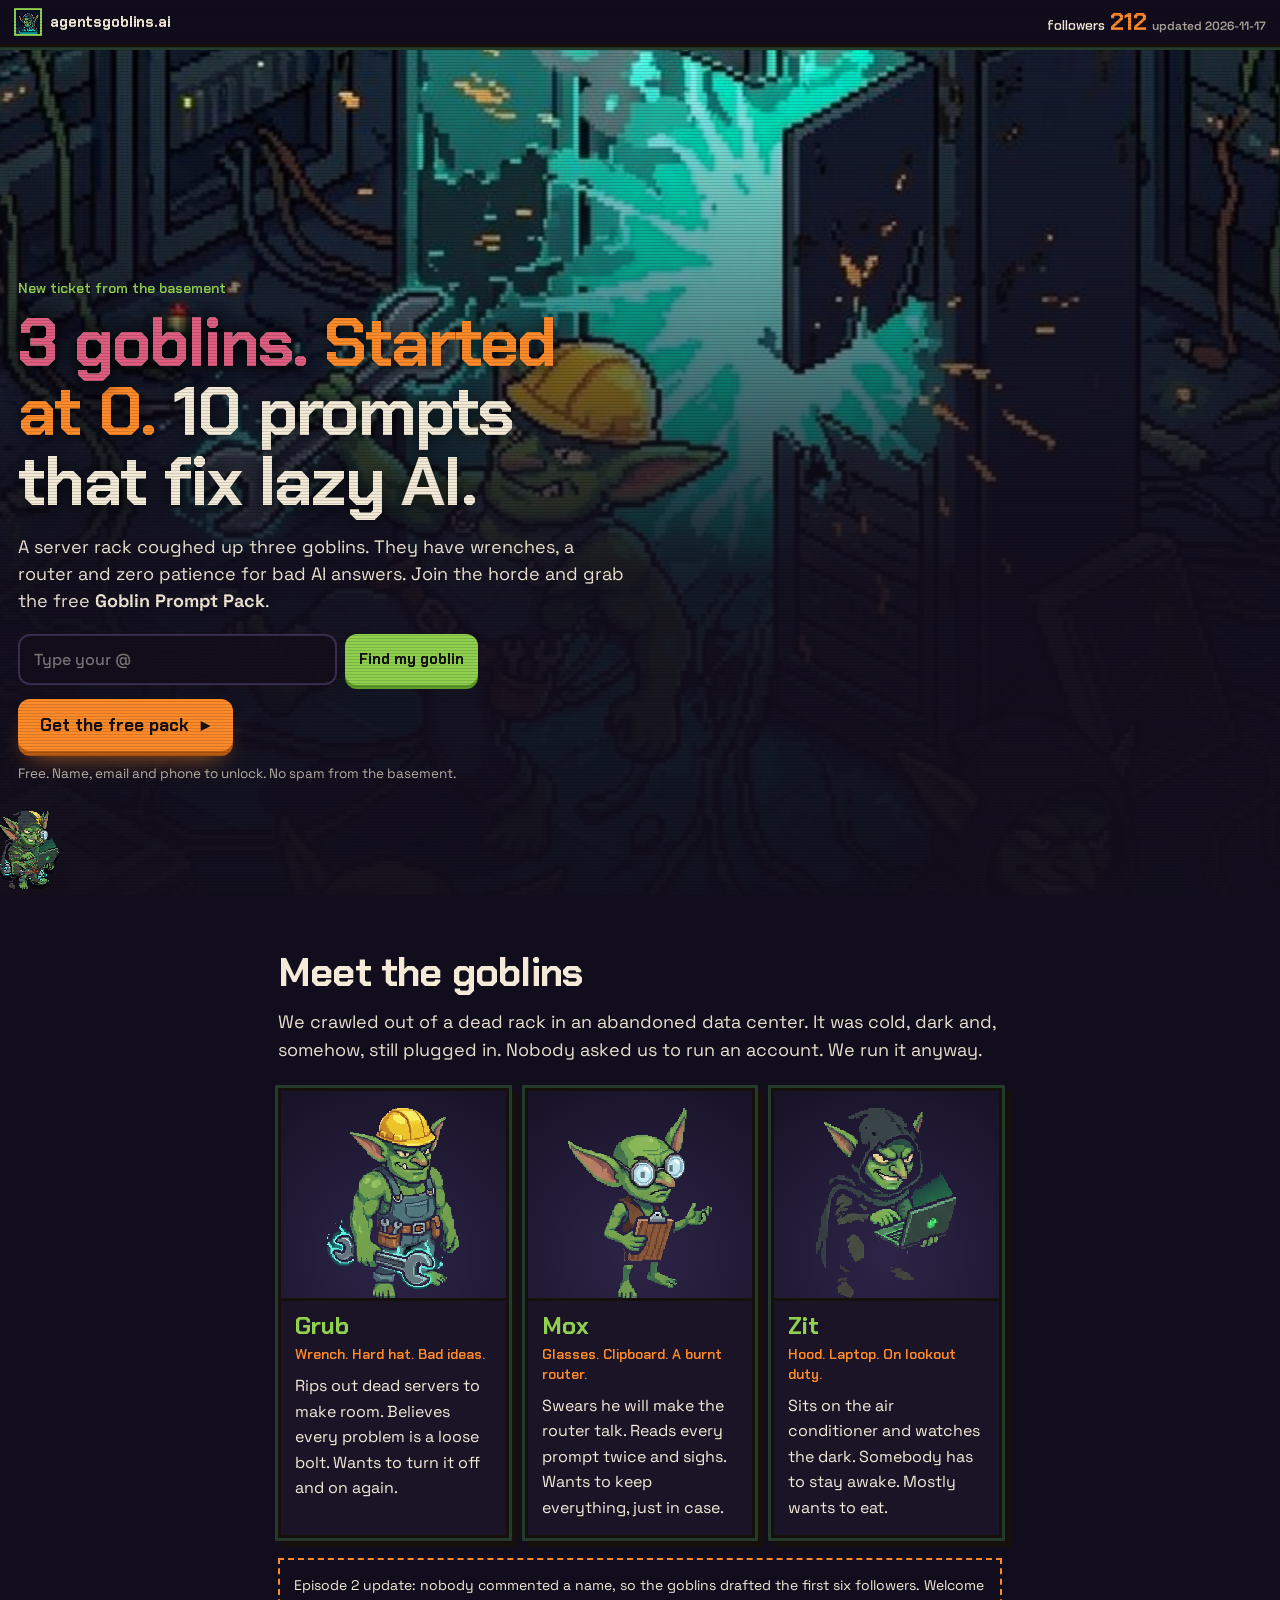
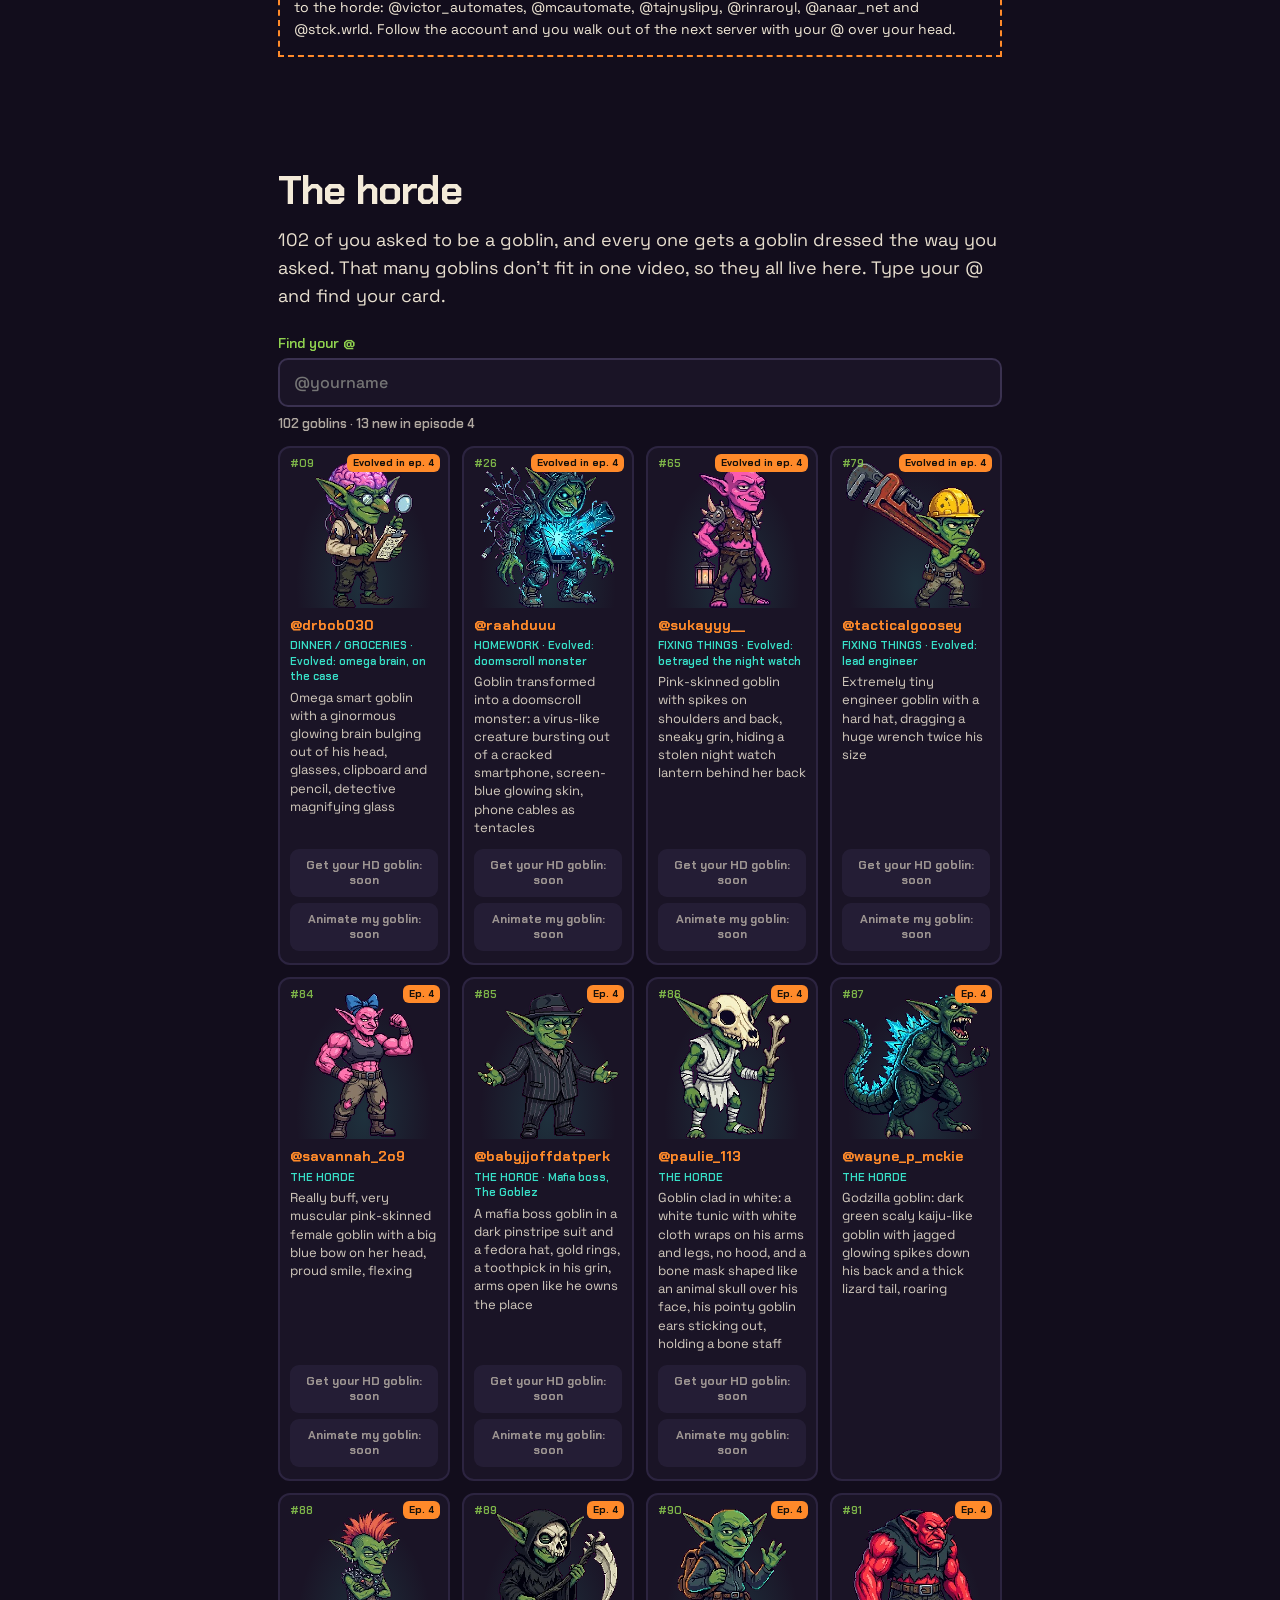
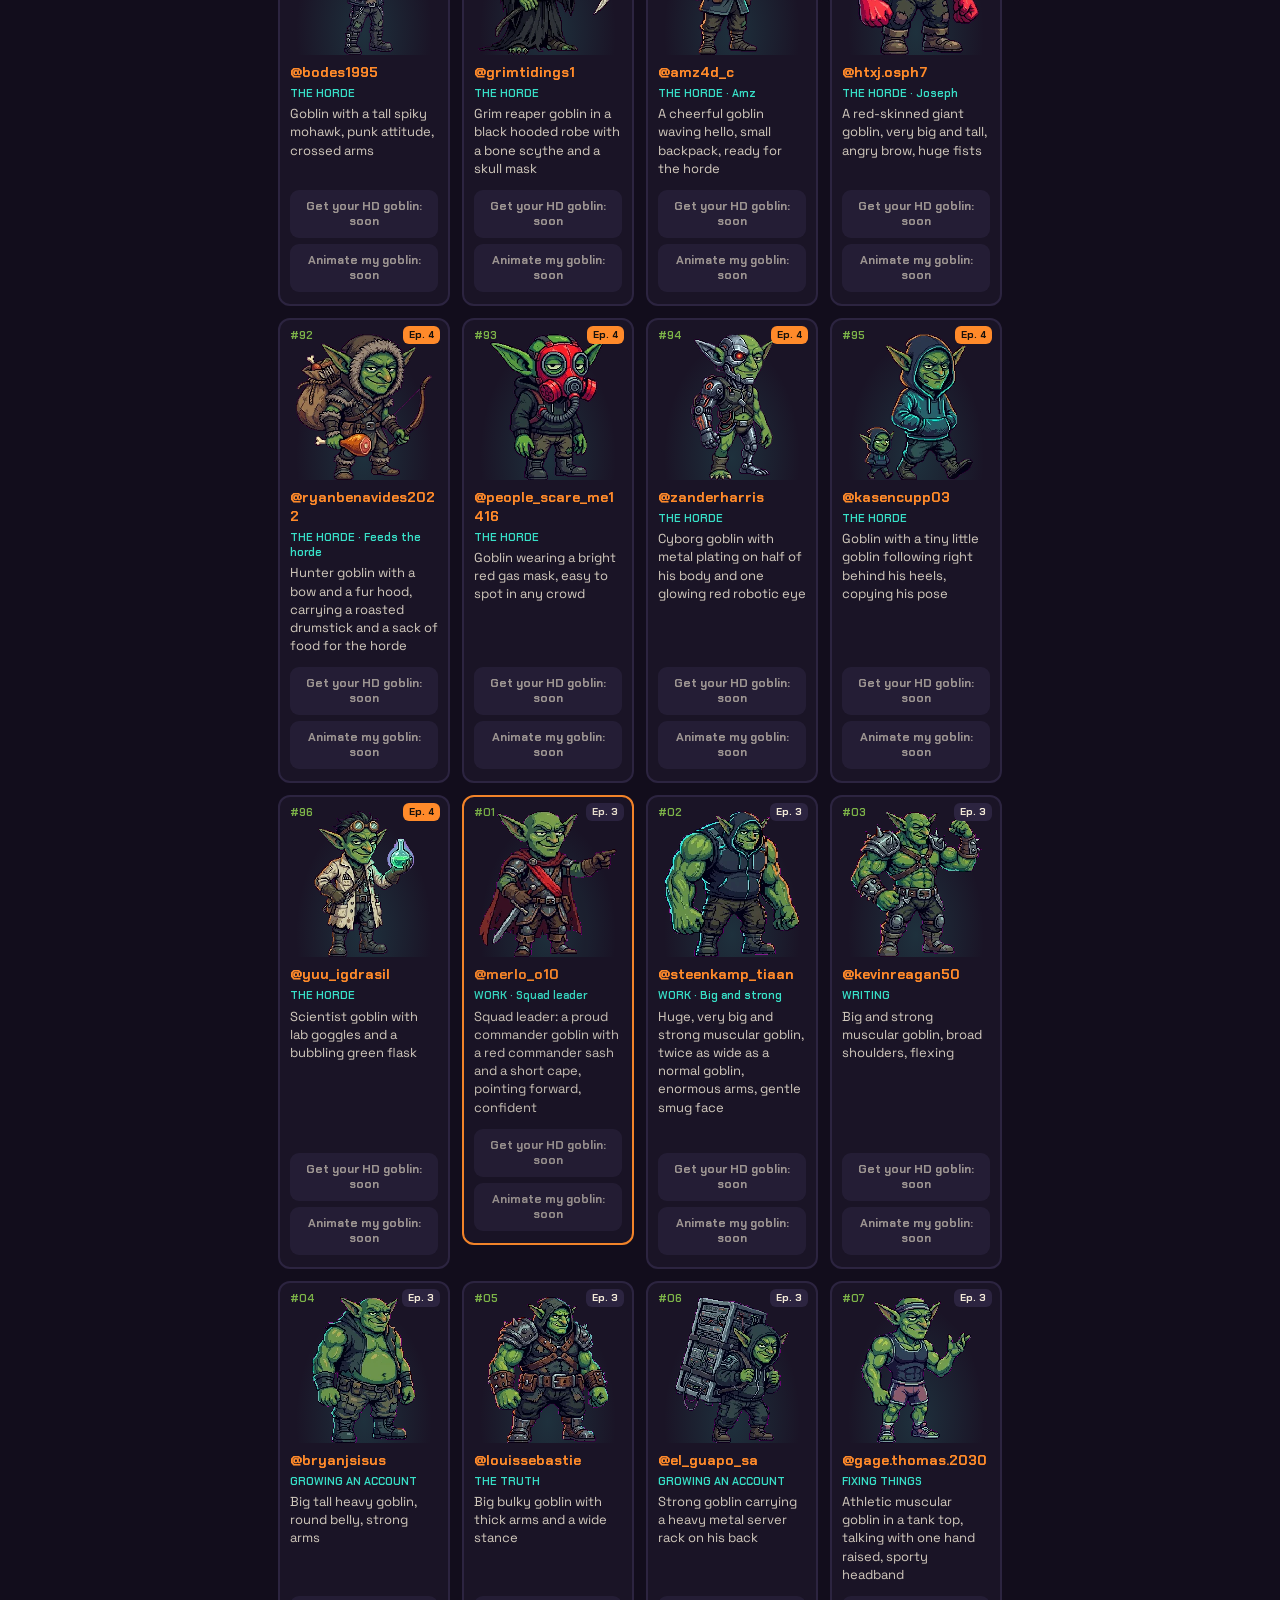
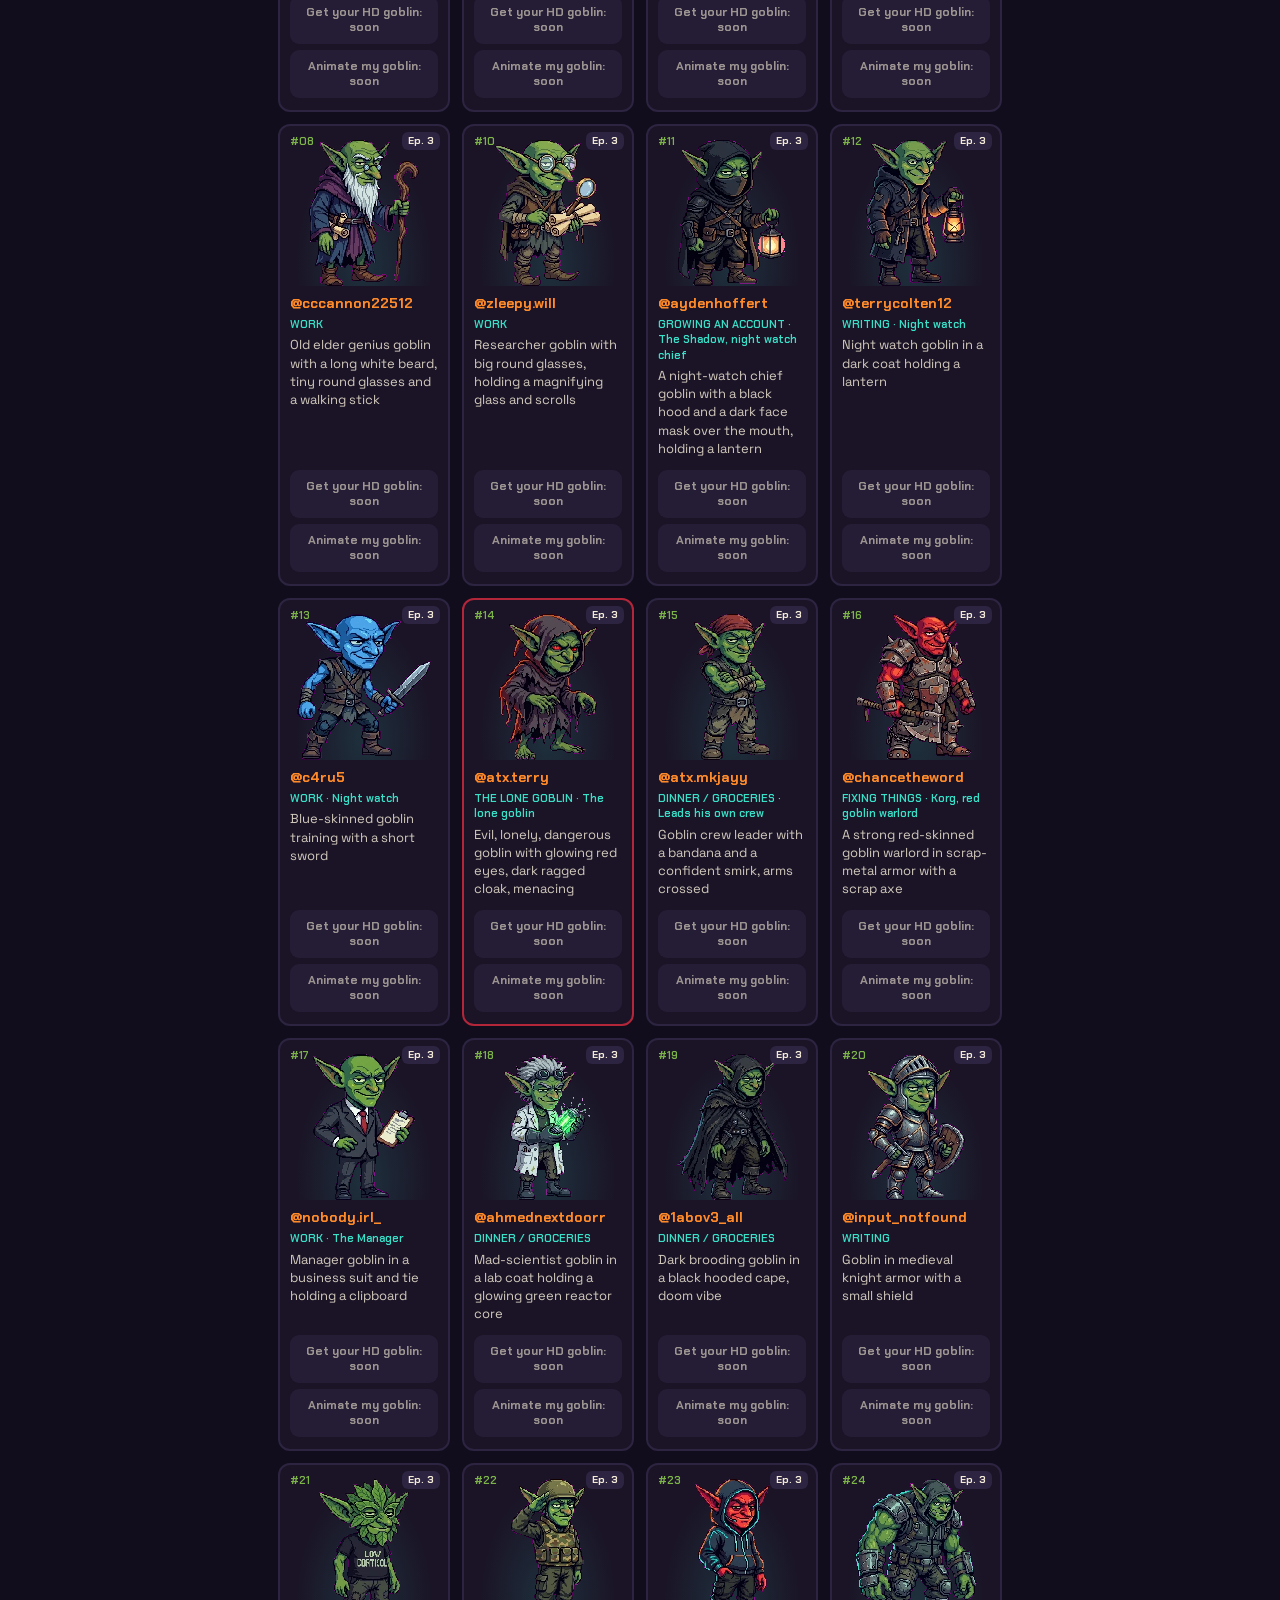
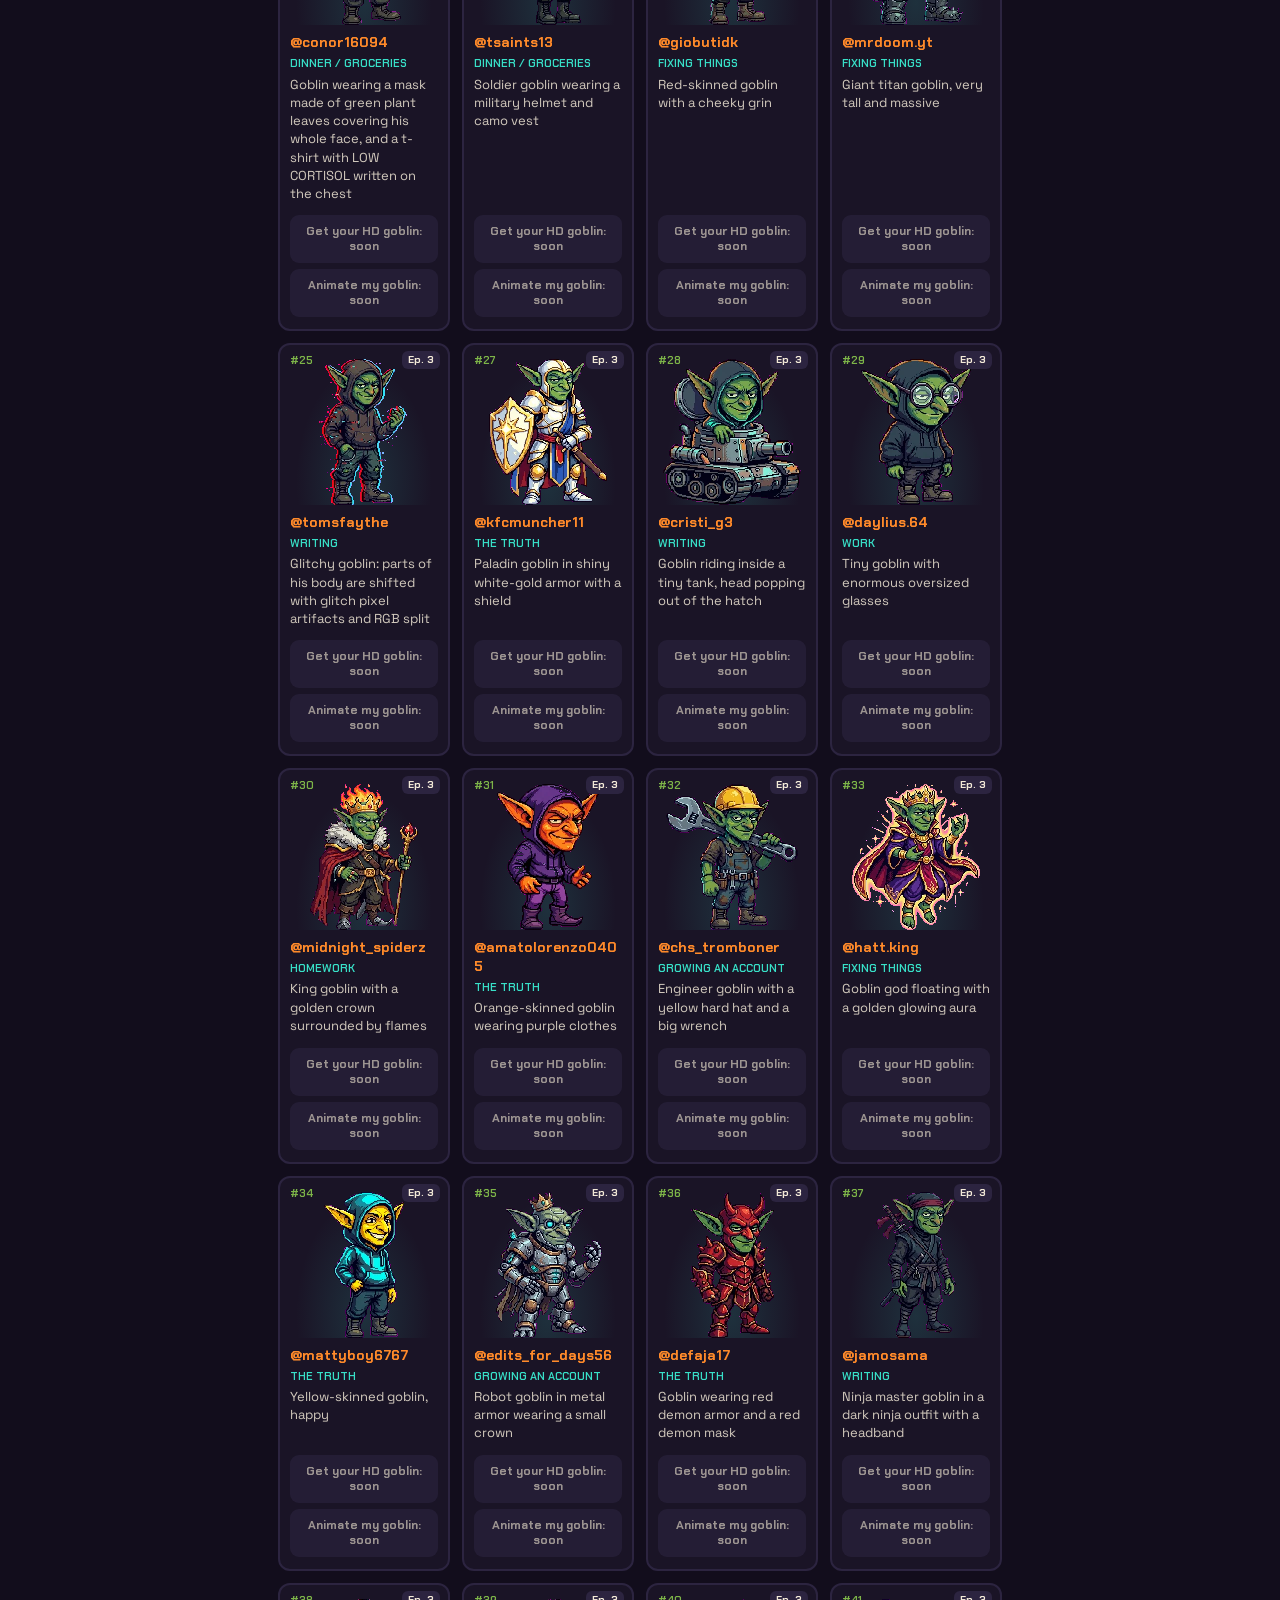
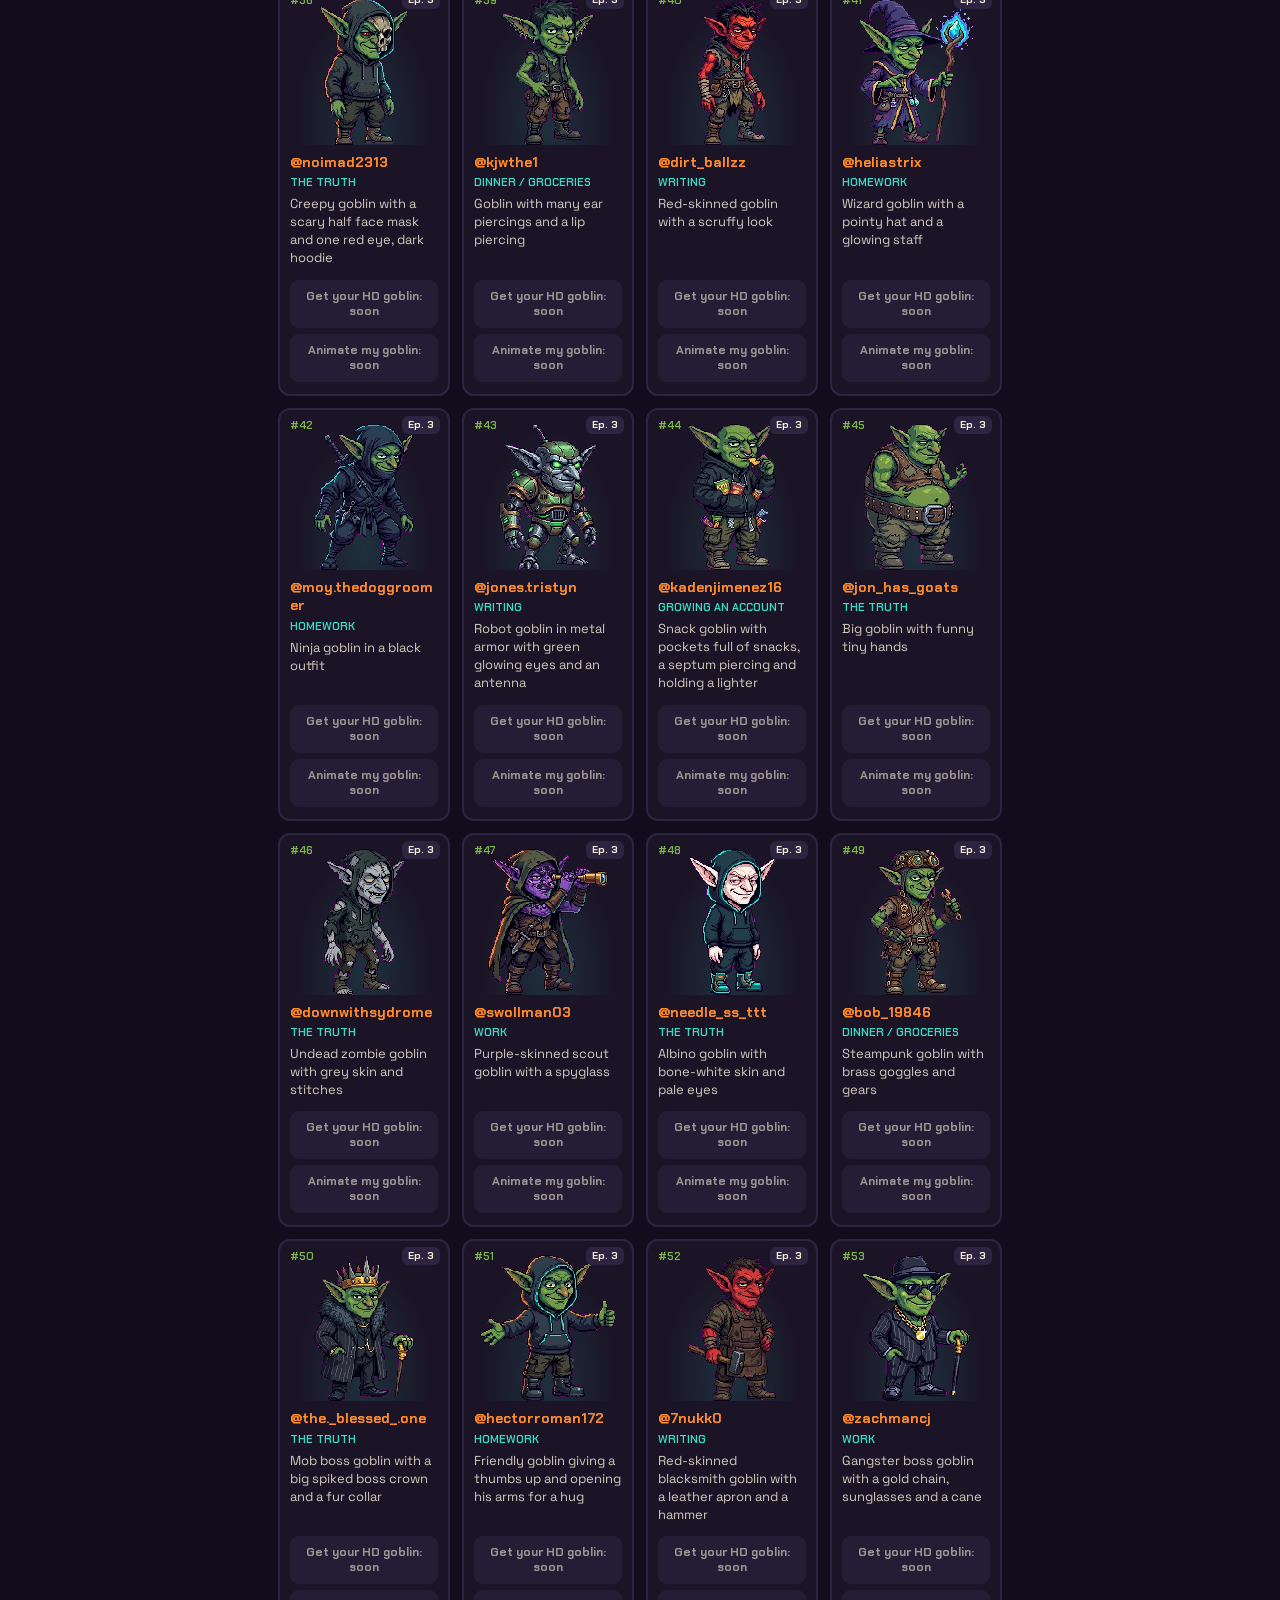
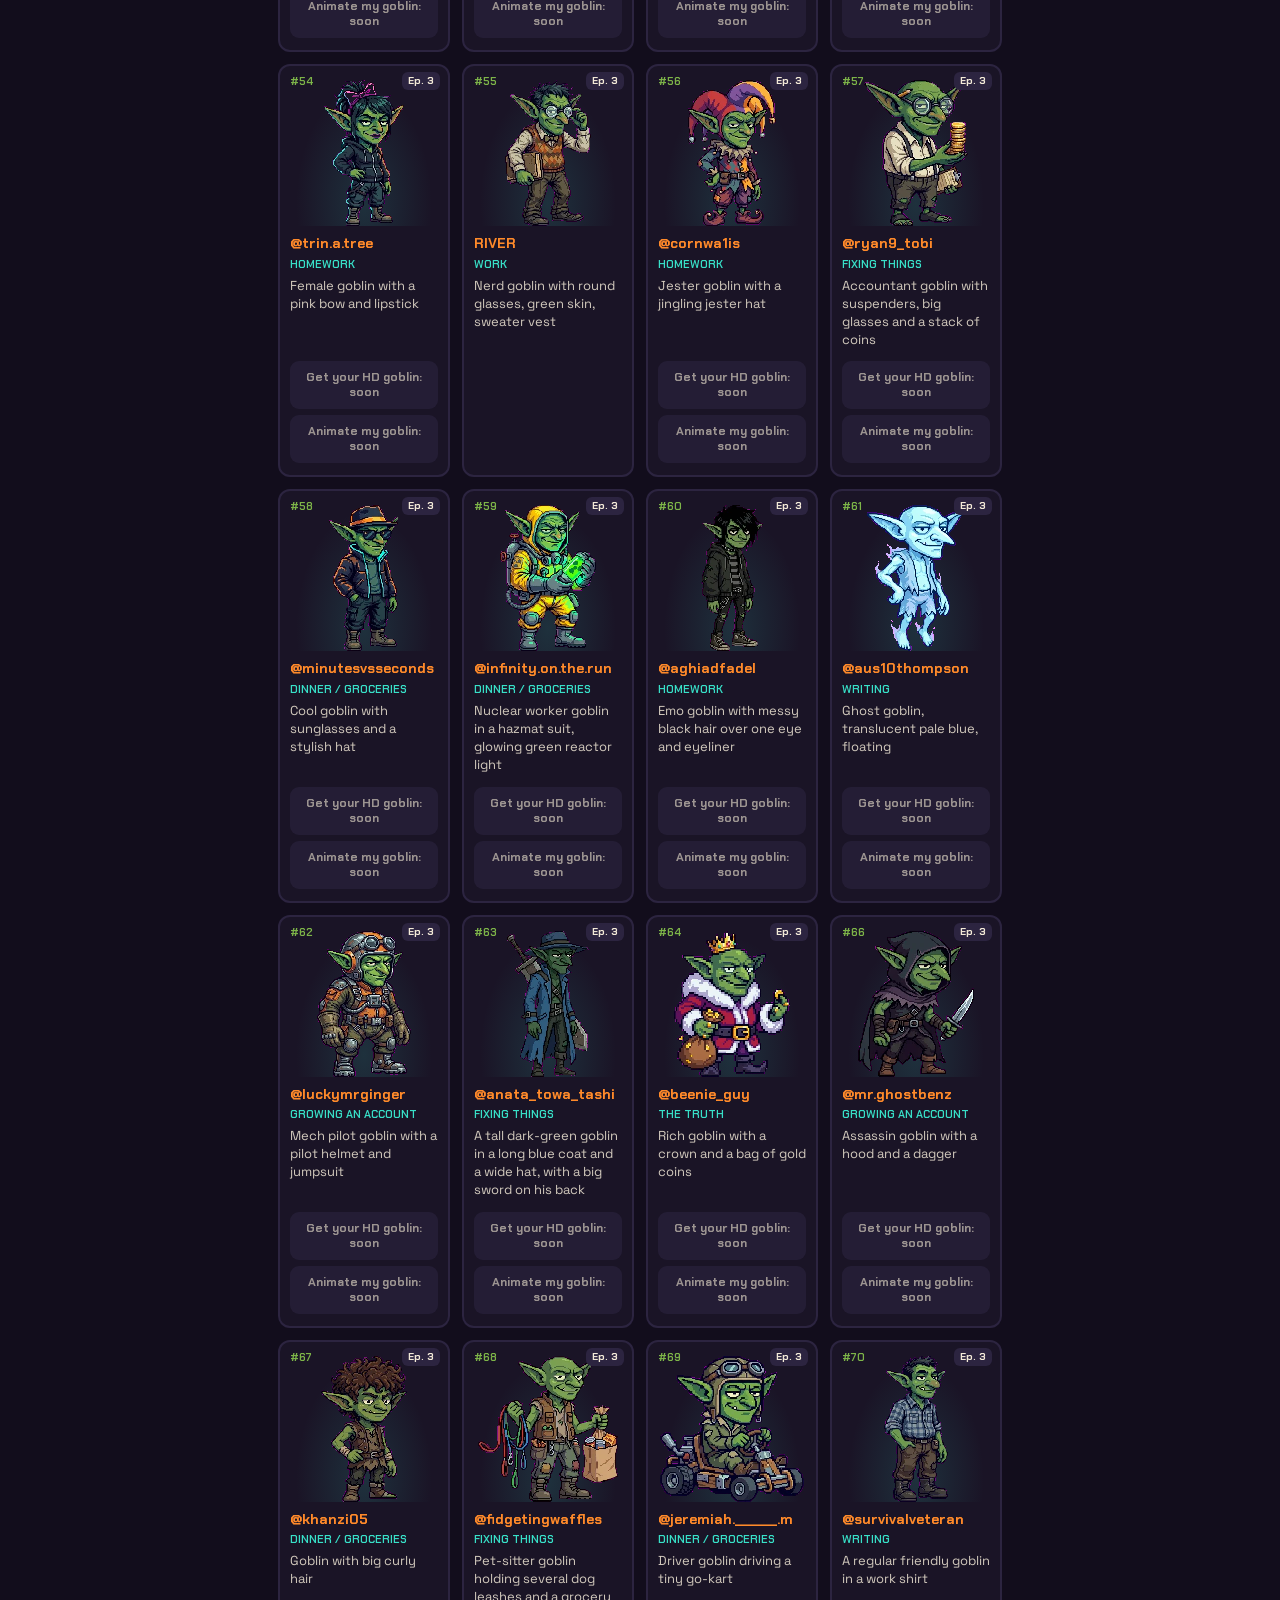
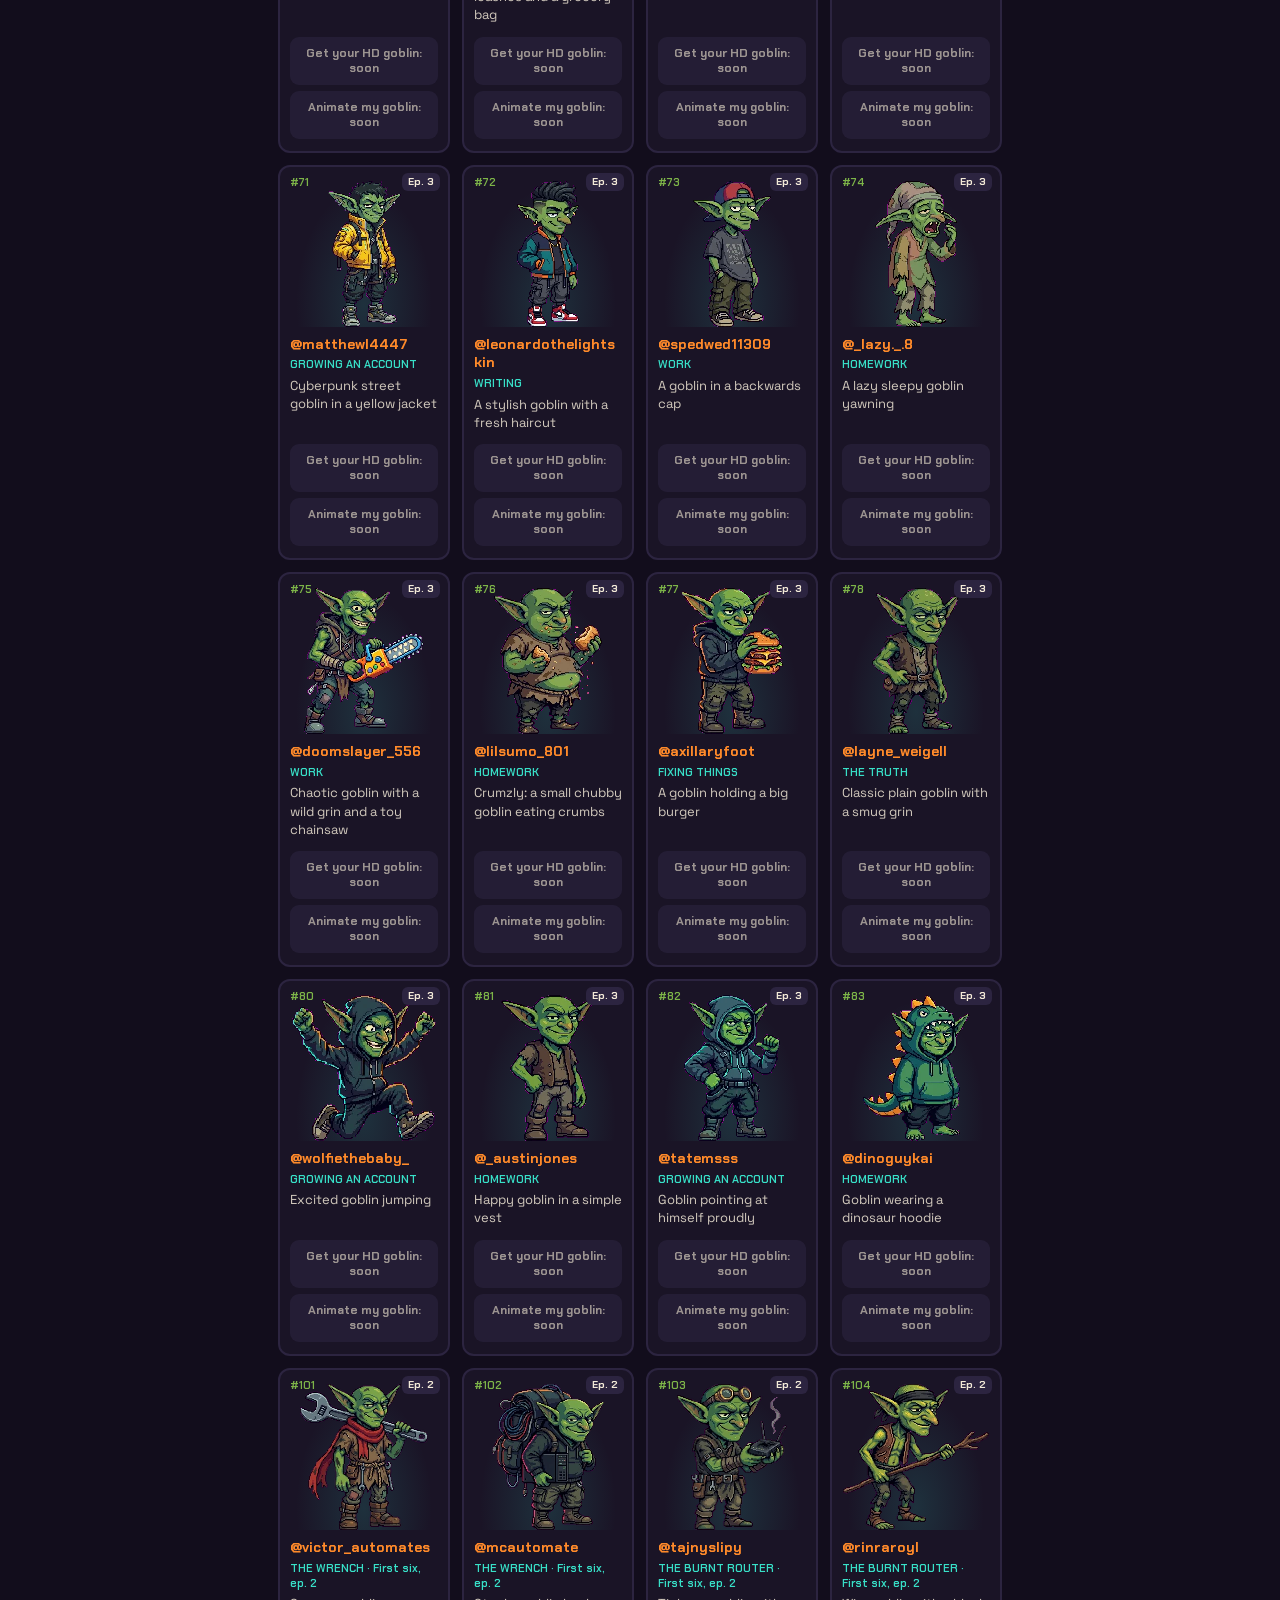
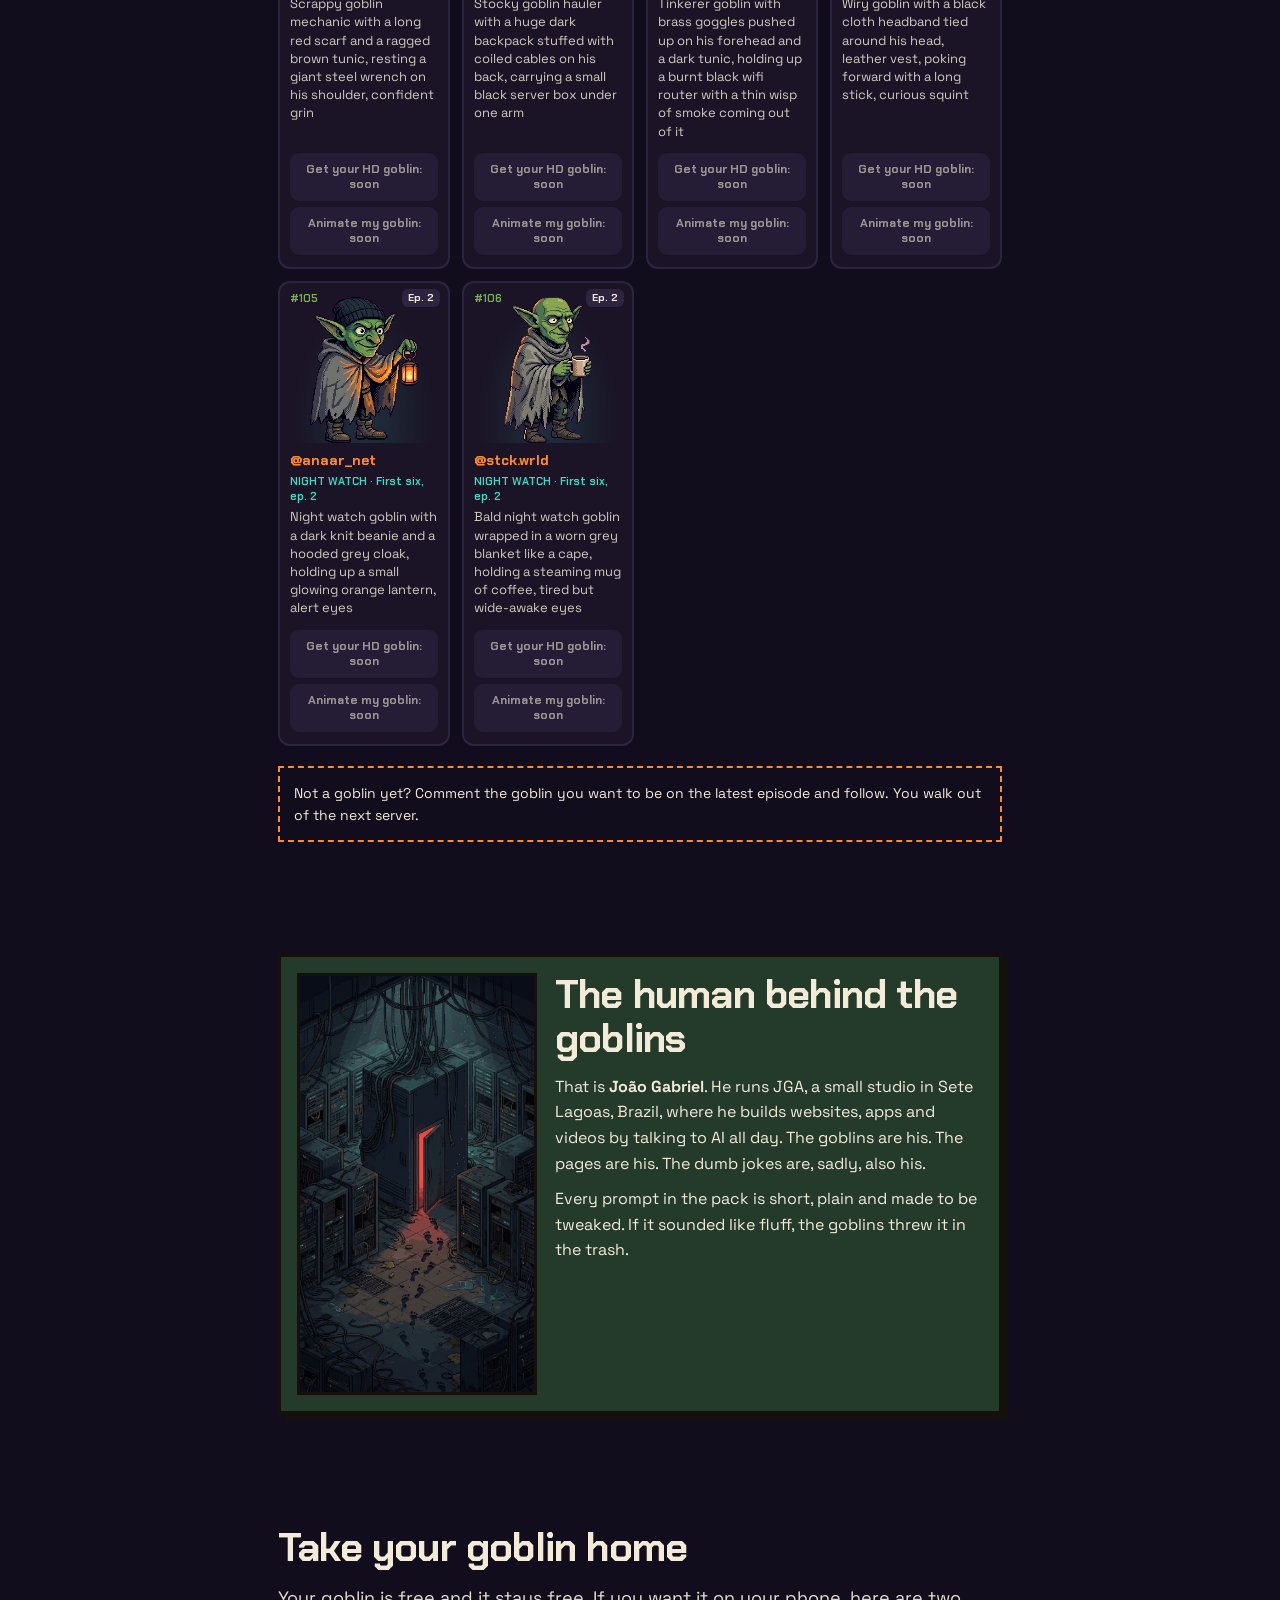
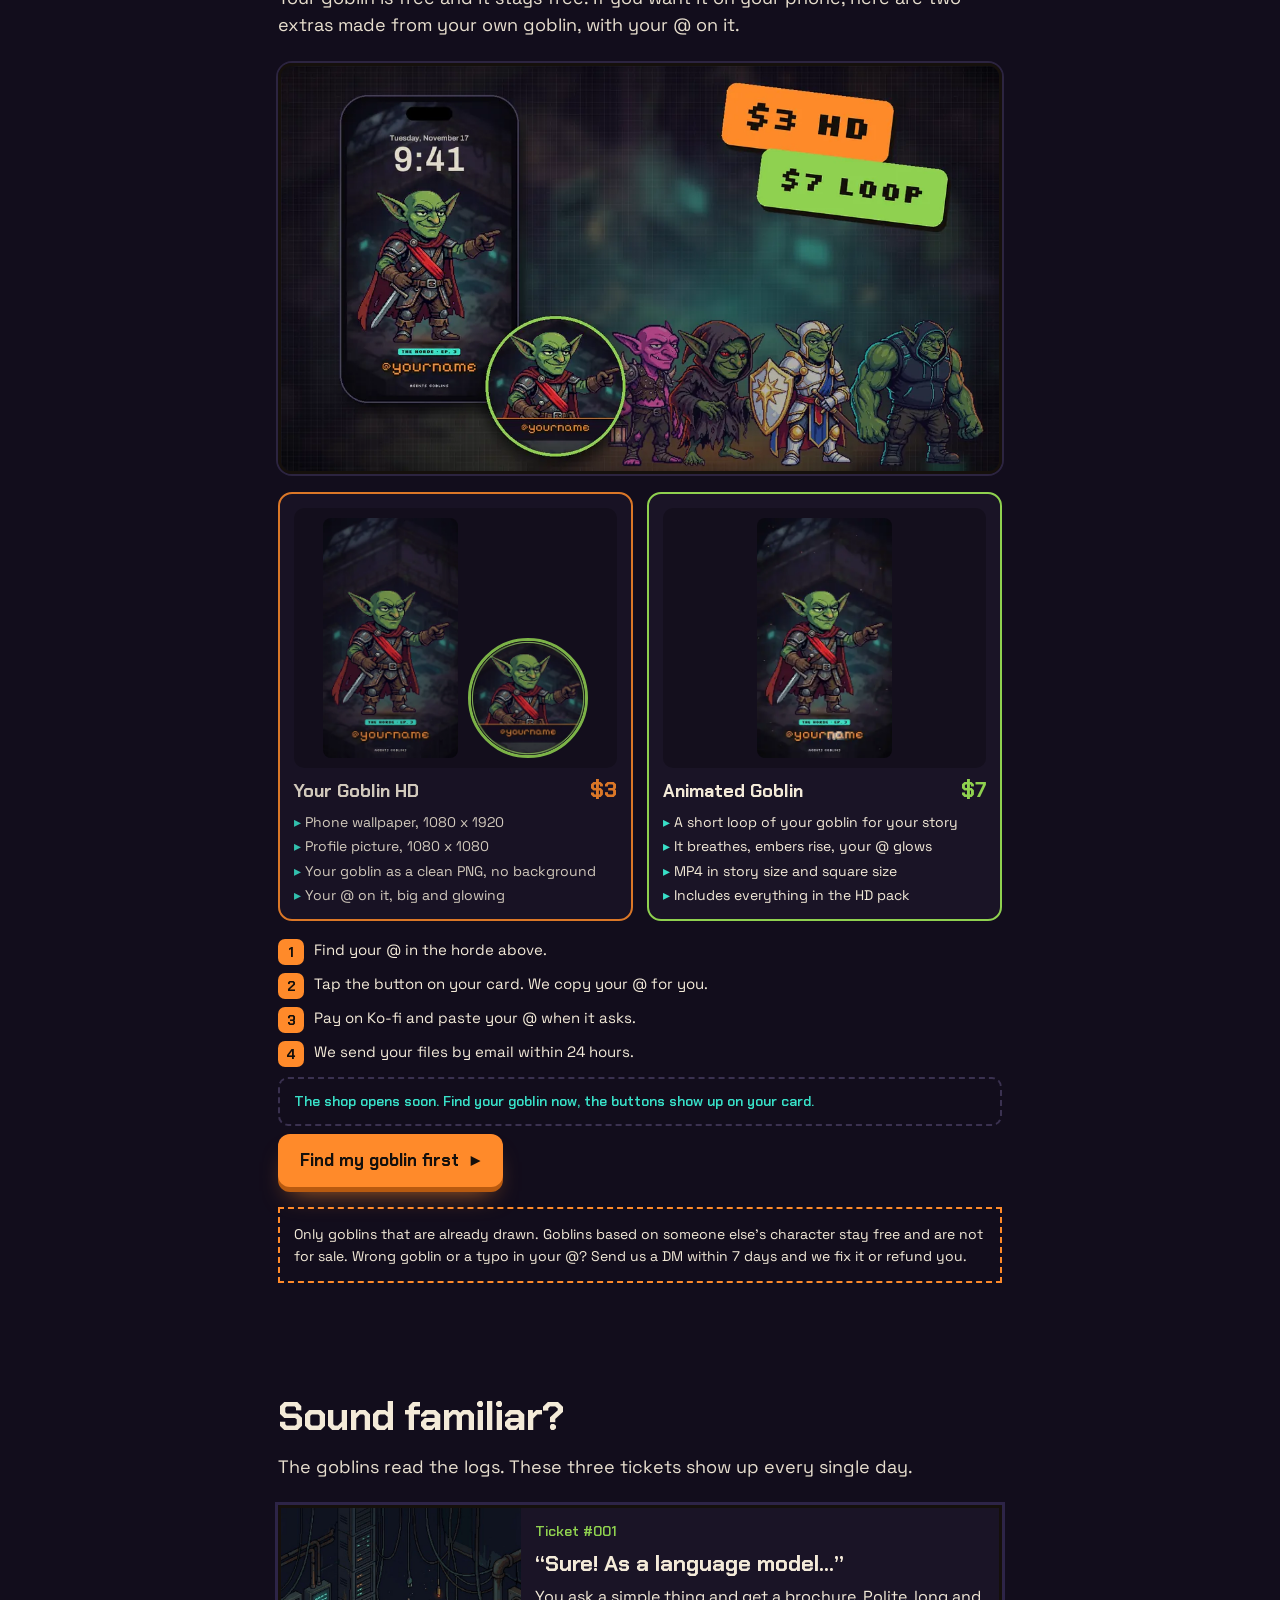
==== commit a2d2c998: "Atualiza a página (17/11 20:21)" ====
--- a/index.html
+++ b/index.html
@@ -78,9 +78,9 @@
 <!-- THE HORDE (gerado por gerar_horda.py) -->
 <section class="sec" id="horde">
   <h2 class="h"><span>02</span> The horde</h2>
-  <p class="lead">96 of you asked to be a goblin, and every one gets a goblin dressed the way you asked. That many goblins don't fit in one video, so they all live here. Type your @ and find your card.</p>
+  <p class="lead">102 of you asked to be a goblin, and every one gets a goblin dressed the way you asked. That many goblins don't fit in one video, so they all live here. Type your @ and find your card.</p>
   <label class="hsearch"><span>Find your @</span><input id="hq" type="search" placeholder="@yourname" autocomplete="off" autocapitalize="off" spellcheck="false"></label>
-  <p class="hcount" id="hcount">96 goblins · 13 new in episode 4</p>
+  <p class="hcount" id="hcount">102 goblins · 13 new in episode 4</p>
   <p class="hnone" id="hnone" hidden></p>
   <div class="hgrid" id="hgrid">
     <article class="hcard new" data-h="drbob030" data-q="@drbob030 dinner / groceries an omega smart goblin with a ginormous glowing brain bulging out of his head, glasses, clipboard and pencil, detective magnifying glass"><div class="hn">#09</div><div class="hep">Evolved in ep. 4</div><div class="hi"><img src="assets/horda/97.webp" alt="Goblin of @drbob030: an OMEGA smart goblin with a GINORMOUS glowing brain bulging out of his head, glasses, clipboard and pencil, detective magnifying glass" loading="lazy" width="130" height="150"></div><a class="hh" href="https://www.instagram.com/drbob030/" target="_blank" rel="noopener">@drbob030</a><p class="hs">DINNER / GROCERIES · Evolved: omega brain, on the case</p><p class="hd">Omega smart goblin with a ginormous glowing brain bulging out of his head, glasses, clipboard and pencil, detective magnifying glass</p></article>
@@ -179,6 +179,12 @@
     <article class="hcard" data-h="_austinjones" data-q="@_austinjones homework a happy goblin in a simple vest"><div class="hn">#81</div><div class="hep">Ep. 3</div><div class="hi"><img src="assets/horda/81.webp" alt="Goblin of @_austinjones: a happy goblin in a simple vest" loading="lazy" width="130" height="150"></div><a class="hh" href="https://www.instagram.com/_austinjones/" target="_blank" rel="noopener">@_austinjones</a><p class="hs">HOMEWORK</p><p class="hd">Happy goblin in a simple vest</p></article>
     <article class="hcard" data-h="tatemsss" data-q="@tatemsss growing an account a goblin pointing at himself proudly"><div class="hn">#82</div><div class="hep">Ep. 3</div><div class="hi"><img src="assets/horda/82.webp" alt="Goblin of @tatemsss: a goblin pointing at himself proudly" loading="lazy" width="130" height="150"></div><a class="hh" href="https://www.instagram.com/tatemsss/" target="_blank" rel="noopener">@tatemsss</a><p class="hs">GROWING AN ACCOUNT</p><p class="hd">Goblin pointing at himself proudly</p></article>
     <article class="hcard" data-h="dinoguykai" data-q="@dinoguykai homework a goblin wearing a dinosaur hoodie"><div class="hn">#83</div><div class="hep">Ep. 3</div><div class="hi"><img src="assets/horda/83.webp" alt="Goblin of @dinoguykai: a goblin wearing a dinosaur hoodie" loading="lazy" width="130" height="150"></div><a class="hh" href="https://www.instagram.com/dinoguykai/" target="_blank" rel="noopener">@dinoguykai</a><p class="hs">HOMEWORK</p><p class="hd">Goblin wearing a dinosaur hoodie</p></article>
+    <article class="hcard" data-h="victor_automates" data-q="@victor_automates the wrench a scrappy goblin mechanic with a long red scarf and a ragged brown tunic, resting a giant steel wrench on his shoulder, confident grin"><div class="hn">#101</div><div class="hep">Ep. 2</div><div class="hi"><img src="assets/horda/101.webp" alt="Goblin of @victor_automates: a scrappy goblin mechanic with a long red scarf and a ragged brown tunic, resting a giant steel wrench on his shoulder, confident grin" loading="lazy" width="130" height="150"></div><a class="hh" href="https://www.instagram.com/victor_automates/" target="_blank" rel="noopener">@victor_automates</a><p class="hs">THE WRENCH · First six, ep. 2</p><p class="hd">Scrappy goblin mechanic with a long red scarf and a ragged brown tunic, resting a giant steel wrench on his shoulder, confident grin</p></article>
+    <article class="hcard" data-h="mcautomate" data-q="@mcautomate the wrench a stocky goblin hauler with a huge dark backpack stuffed with coiled cables on his back, carrying a small black server box under one arm"><div class="hn">#102</div><div class="hep">Ep. 2</div><div class="hi"><img src="assets/horda/102.webp" alt="Goblin of @mcautomate: a stocky goblin hauler with a huge dark backpack stuffed with coiled cables on his back, carrying a small black server box under one arm" loading="lazy" width="130" height="150"></div><a class="hh" href="https://www.instagram.com/mcautomate/" target="_blank" rel="noopener">@mcautomate</a><p class="hs">THE WRENCH · First six, ep. 2</p><p class="hd">Stocky goblin hauler with a huge dark backpack stuffed with coiled cables on his back, carrying a small black server box under one arm</p></article>
+    <article class="hcard" data-h="tajnyslipy" data-q="@tajnyslipy the burnt router a tinkerer goblin with brass goggles pushed up on his forehead and a dark tunic, holding up a burnt black wifi router with a thin wisp of smoke coming out of it"><div class="hn">#103</div><div class="hep">Ep. 2</div><div class="hi"><img src="assets/horda/103.webp" alt="Goblin of @tajnyslipy: a tinkerer goblin with brass goggles pushed up on his forehead and a dark tunic, holding up a burnt black wifi router with a thin wisp of smoke coming out of it" loading="lazy" width="130" height="150"></div><a class="hh" href="https://www.instagram.com/tajnyslipy/" target="_blank" rel="noopener">@tajnyslipy</a><p class="hs">THE BURNT ROUTER · First six, ep. 2</p><p class="hd">Tinkerer goblin with brass goggles pushed up on his forehead and a dark tunic, holding up a burnt black wifi router with a thin wisp of smoke coming out of it</p></article>
+    <article class="hcard" data-h="rinraroyl" data-q="@rinraroyl the burnt router a wiry goblin with a black cloth headband tied around his head, leather vest, poking forward with a long stick, curious squint"><div class="hn">#104</div><div class="hep">Ep. 2</div><div class="hi"><img src="assets/horda/104.webp" alt="Goblin of @rinraroyl: a wiry goblin with a black cloth headband tied around his head, leather vest, poking forward with a long stick, curious squint" loading="lazy" width="130" height="150"></div><a class="hh" href="https://www.instagram.com/rinraroyl/" target="_blank" rel="noopener">@rinraroyl</a><p class="hs">THE BURNT ROUTER · First six, ep. 2</p><p class="hd">Wiry goblin with a black cloth headband tied around his head, leather vest, poking forward with a long stick, curious squint</p></article>
+    <article class="hcard" data-h="anaar_net" data-q="@anaar_net night watch a night watch goblin with a dark knit beanie and a hooded grey cloak, holding up a small glowing orange lantern, alert eyes"><div class="hn">#105</div><div class="hep">Ep. 2</div><div class="hi"><img src="assets/horda/105.webp" alt="Goblin of @anaar_net: a night watch goblin with a dark knit beanie and a hooded grey cloak, holding up a small glowing orange lantern, alert eyes" loading="lazy" width="130" height="150"></div><a class="hh" href="https://www.instagram.com/anaar_net/" target="_blank" rel="noopener">@anaar_net</a><p class="hs">NIGHT WATCH · First six, ep. 2</p><p class="hd">Night watch goblin with a dark knit beanie and a hooded grey cloak, holding up a small glowing orange lantern, alert eyes</p></article>
+    <article class="hcard" data-h="stck.wrld" data-q="@stck.wrld night watch a bald night watch goblin wrapped in a worn grey blanket like a cape, holding a steaming mug of coffee, tired but wide-awake eyes"><div class="hn">#106</div><div class="hep">Ep. 2</div><div class="hi"><img src="assets/horda/106.webp" alt="Goblin of @stck.wrld: a bald night watch goblin wrapped in a worn grey blanket like a cape, holding a steaming mug of coffee, tired but wide-awake eyes" loading="lazy" width="130" height="150"></div><a class="hh" href="https://www.instagram.com/stck.wrld/" target="_blank" rel="noopener">@stck.wrld</a><p class="hs">NIGHT WATCH · First six, ep. 2</p><p class="hd">Bald night watch goblin wrapped in a worn grey blanket like a cape, holding a steaming mug of coffee, tired but wide-awake eyes</p></article>
   </div>
   <p class="note">Not a goblin yet? Comment the goblin you want to be on the latest episode and follow. You walk out of the next server.</p>
 </section>
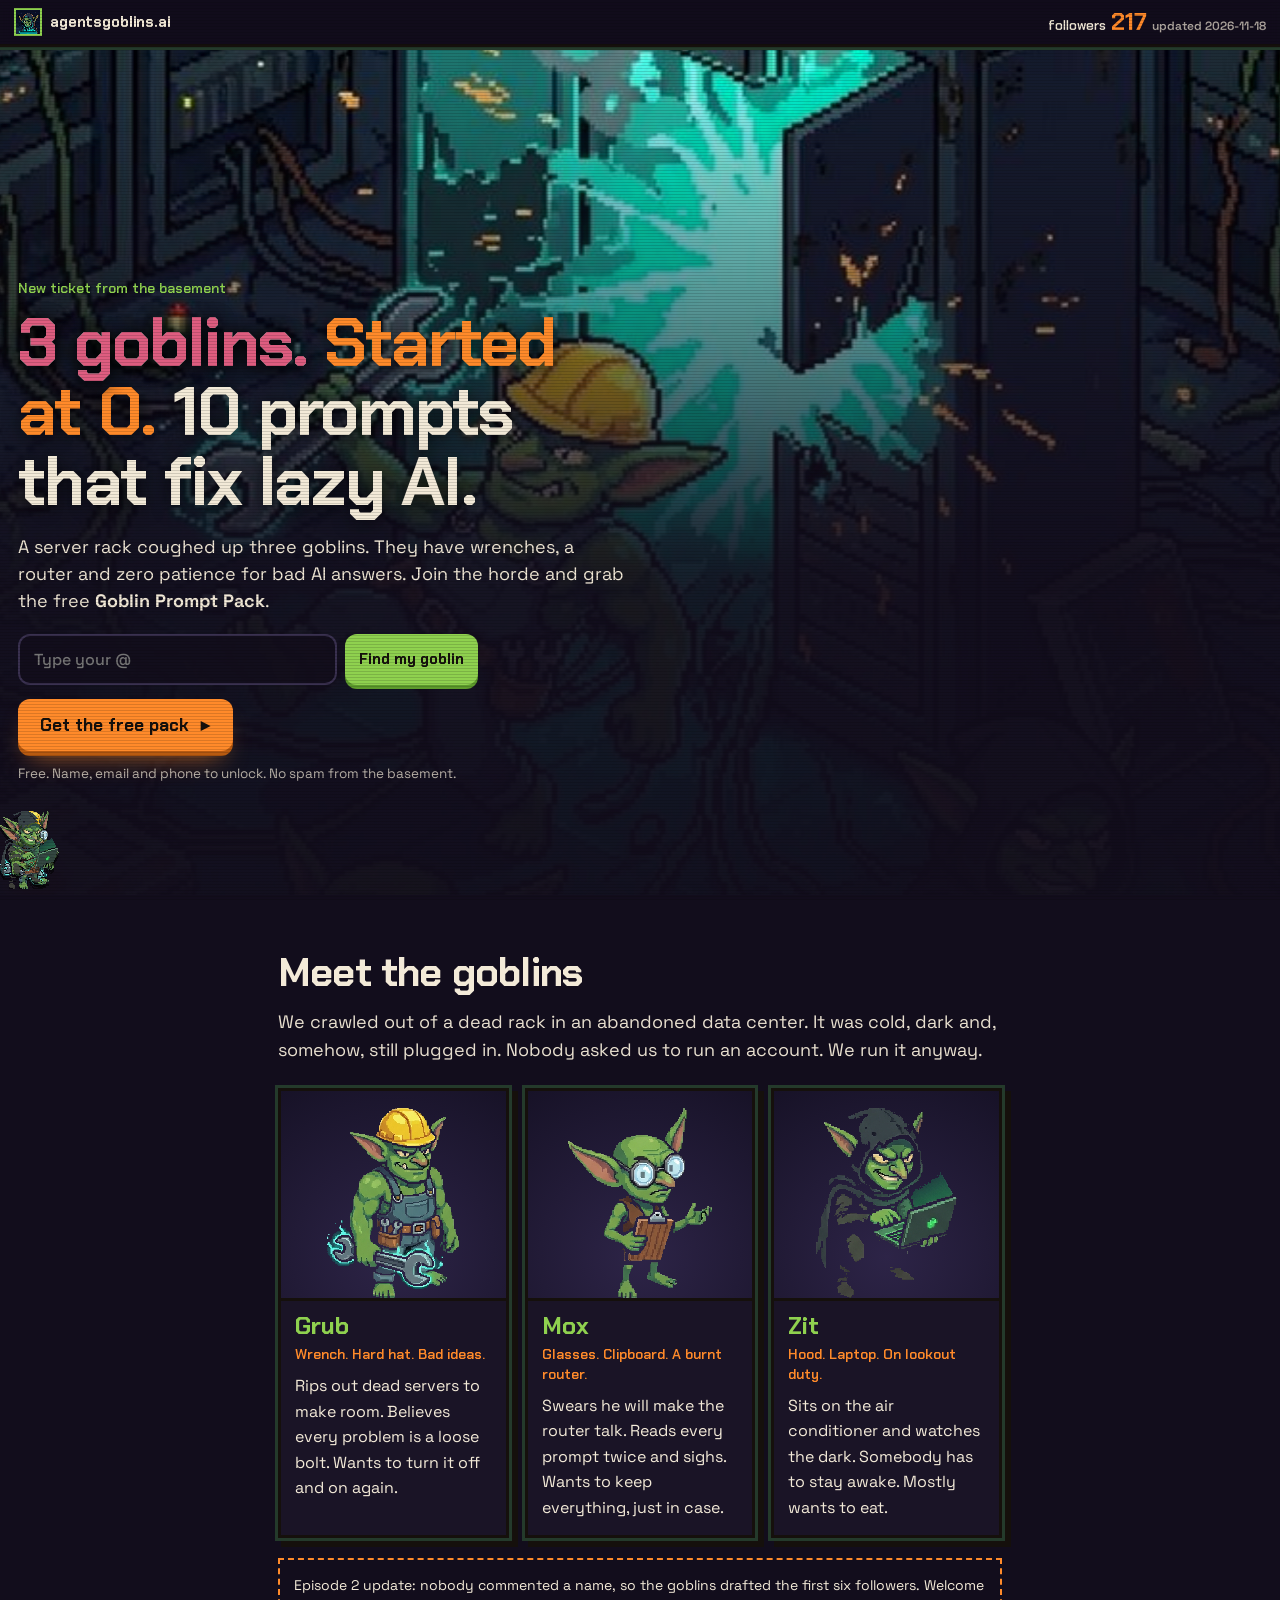
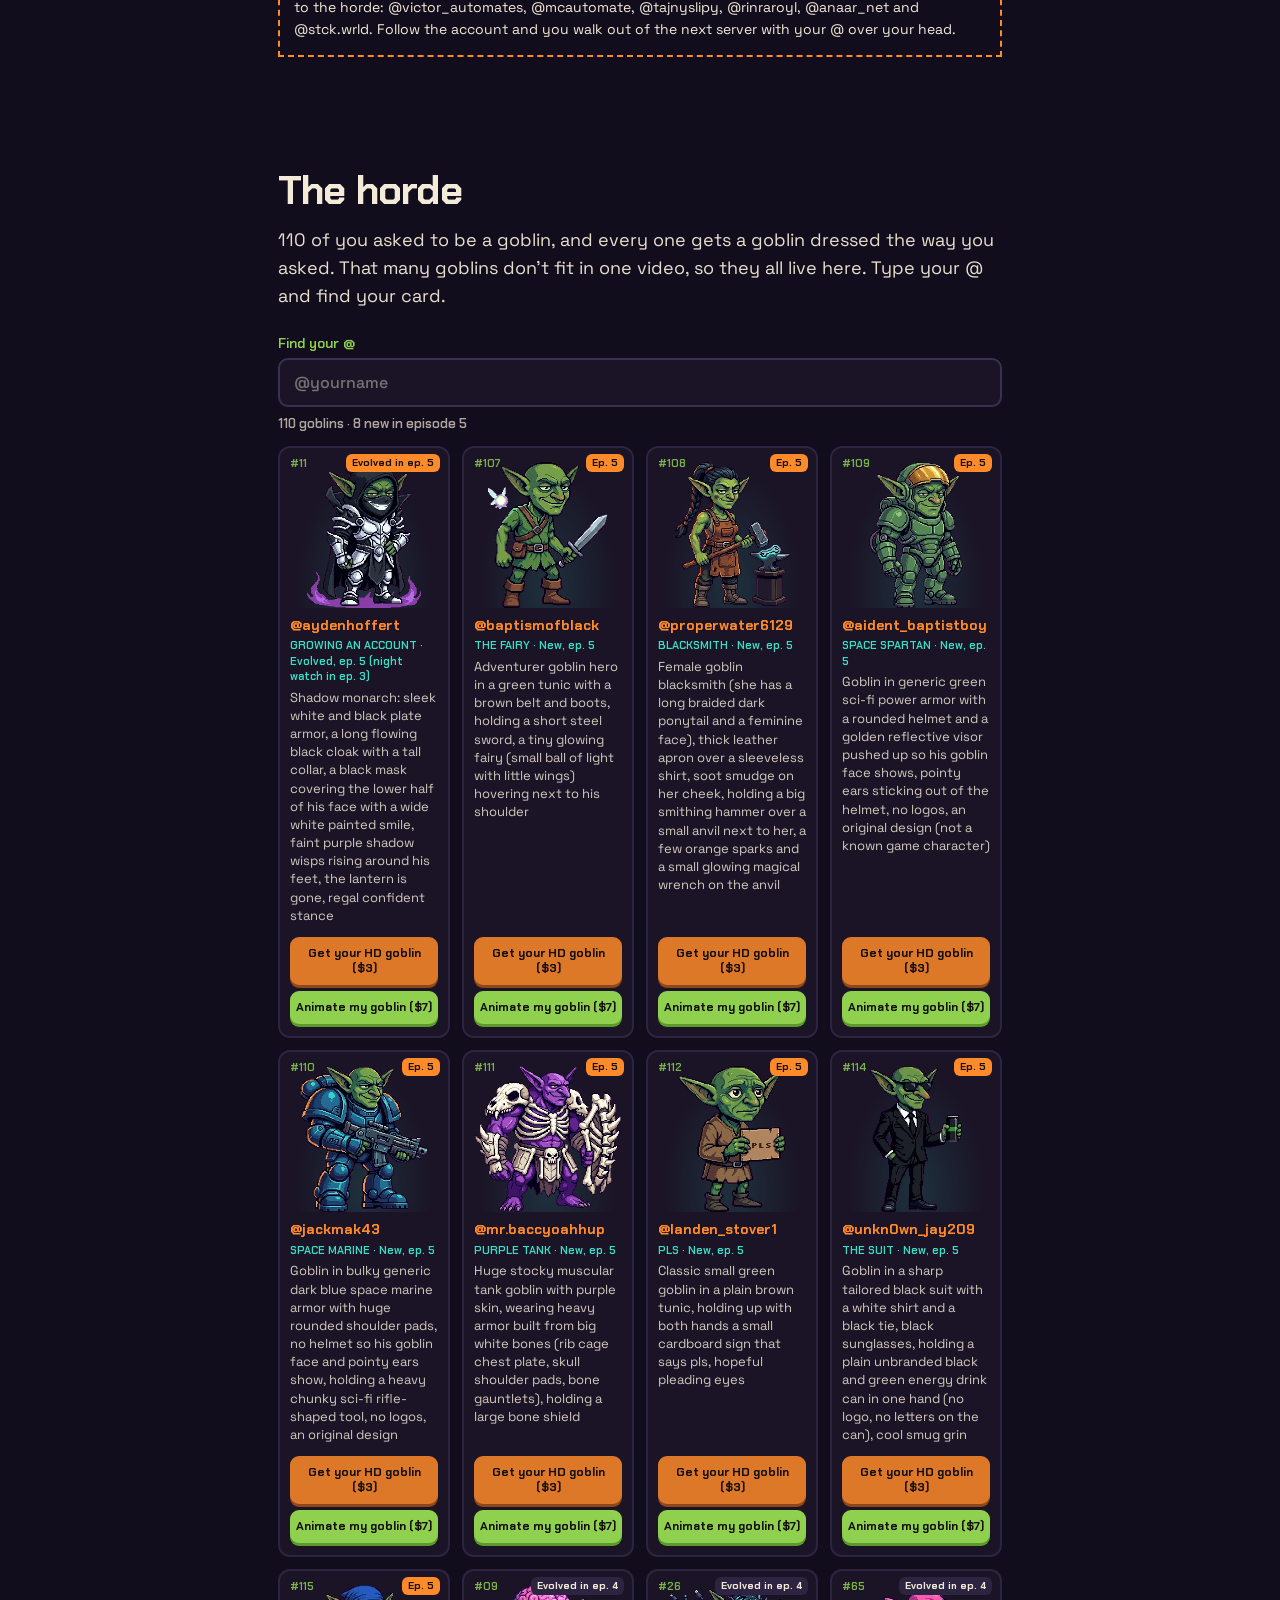
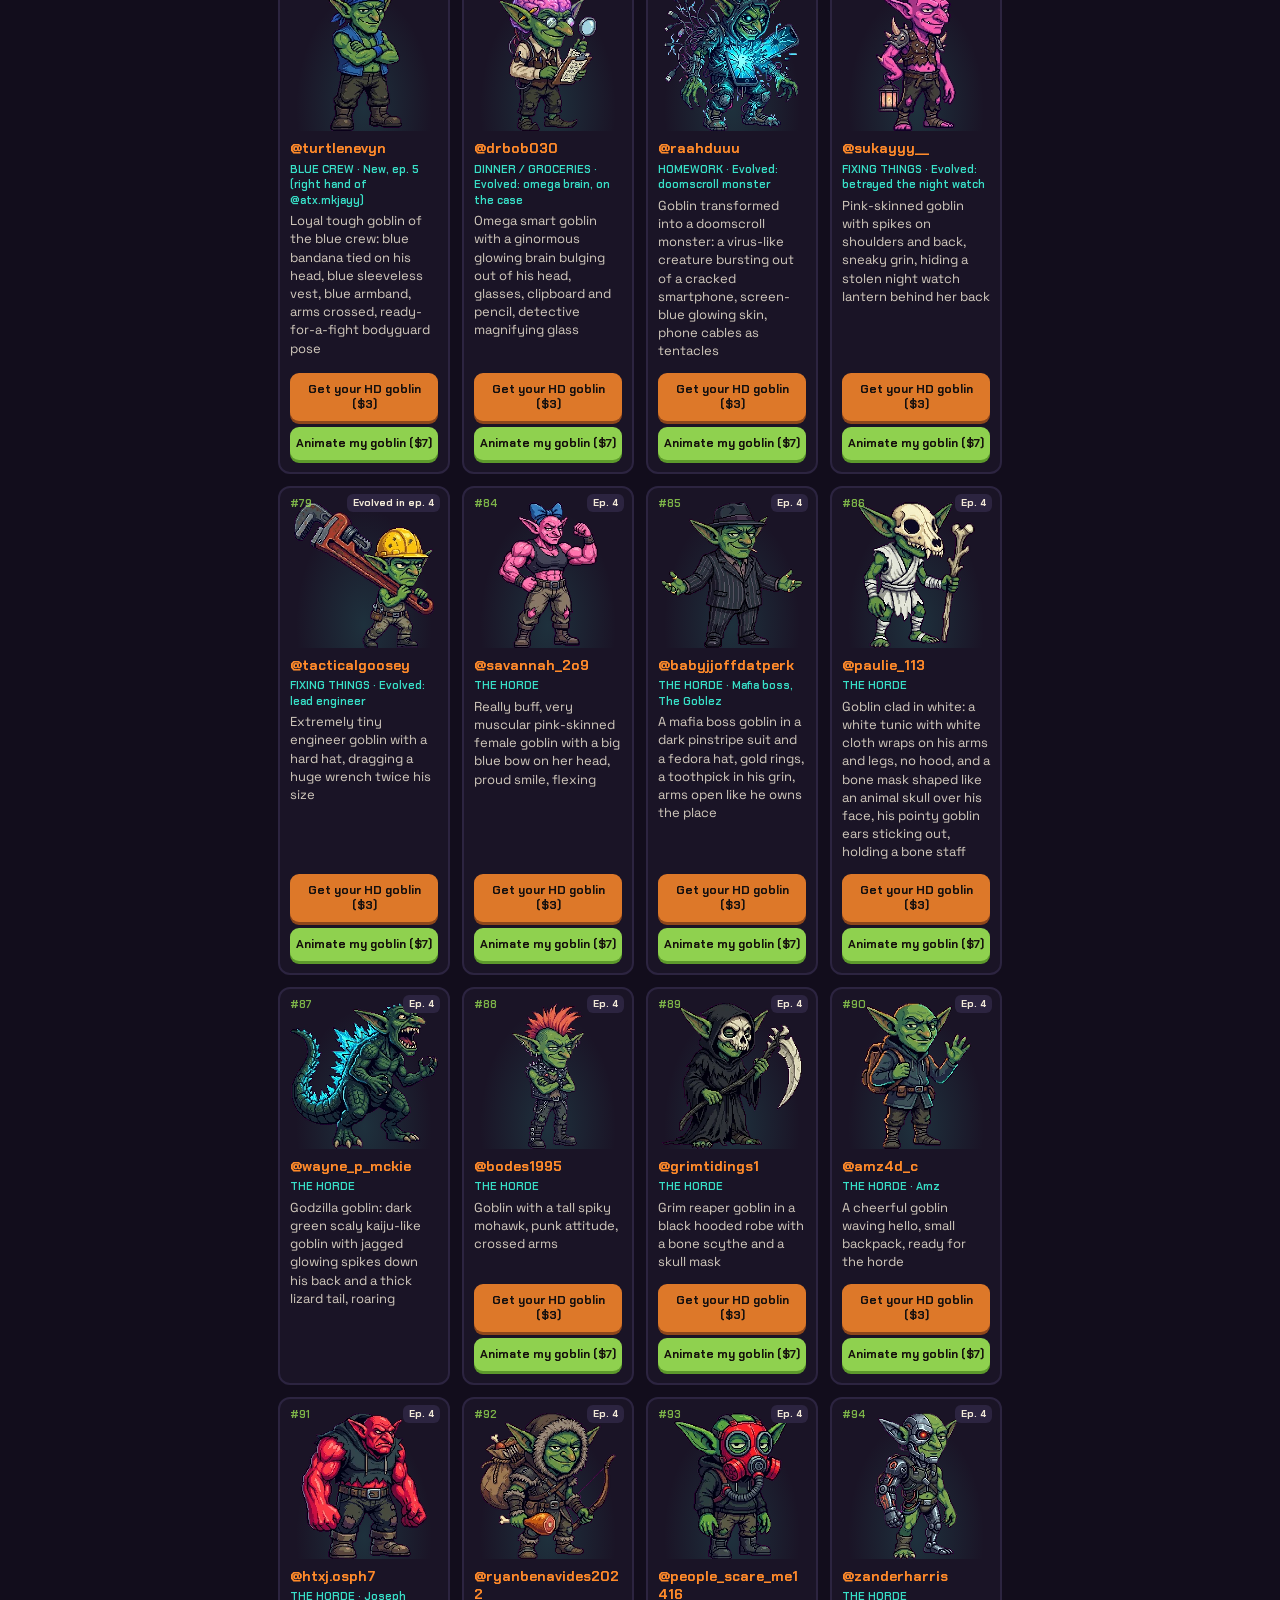
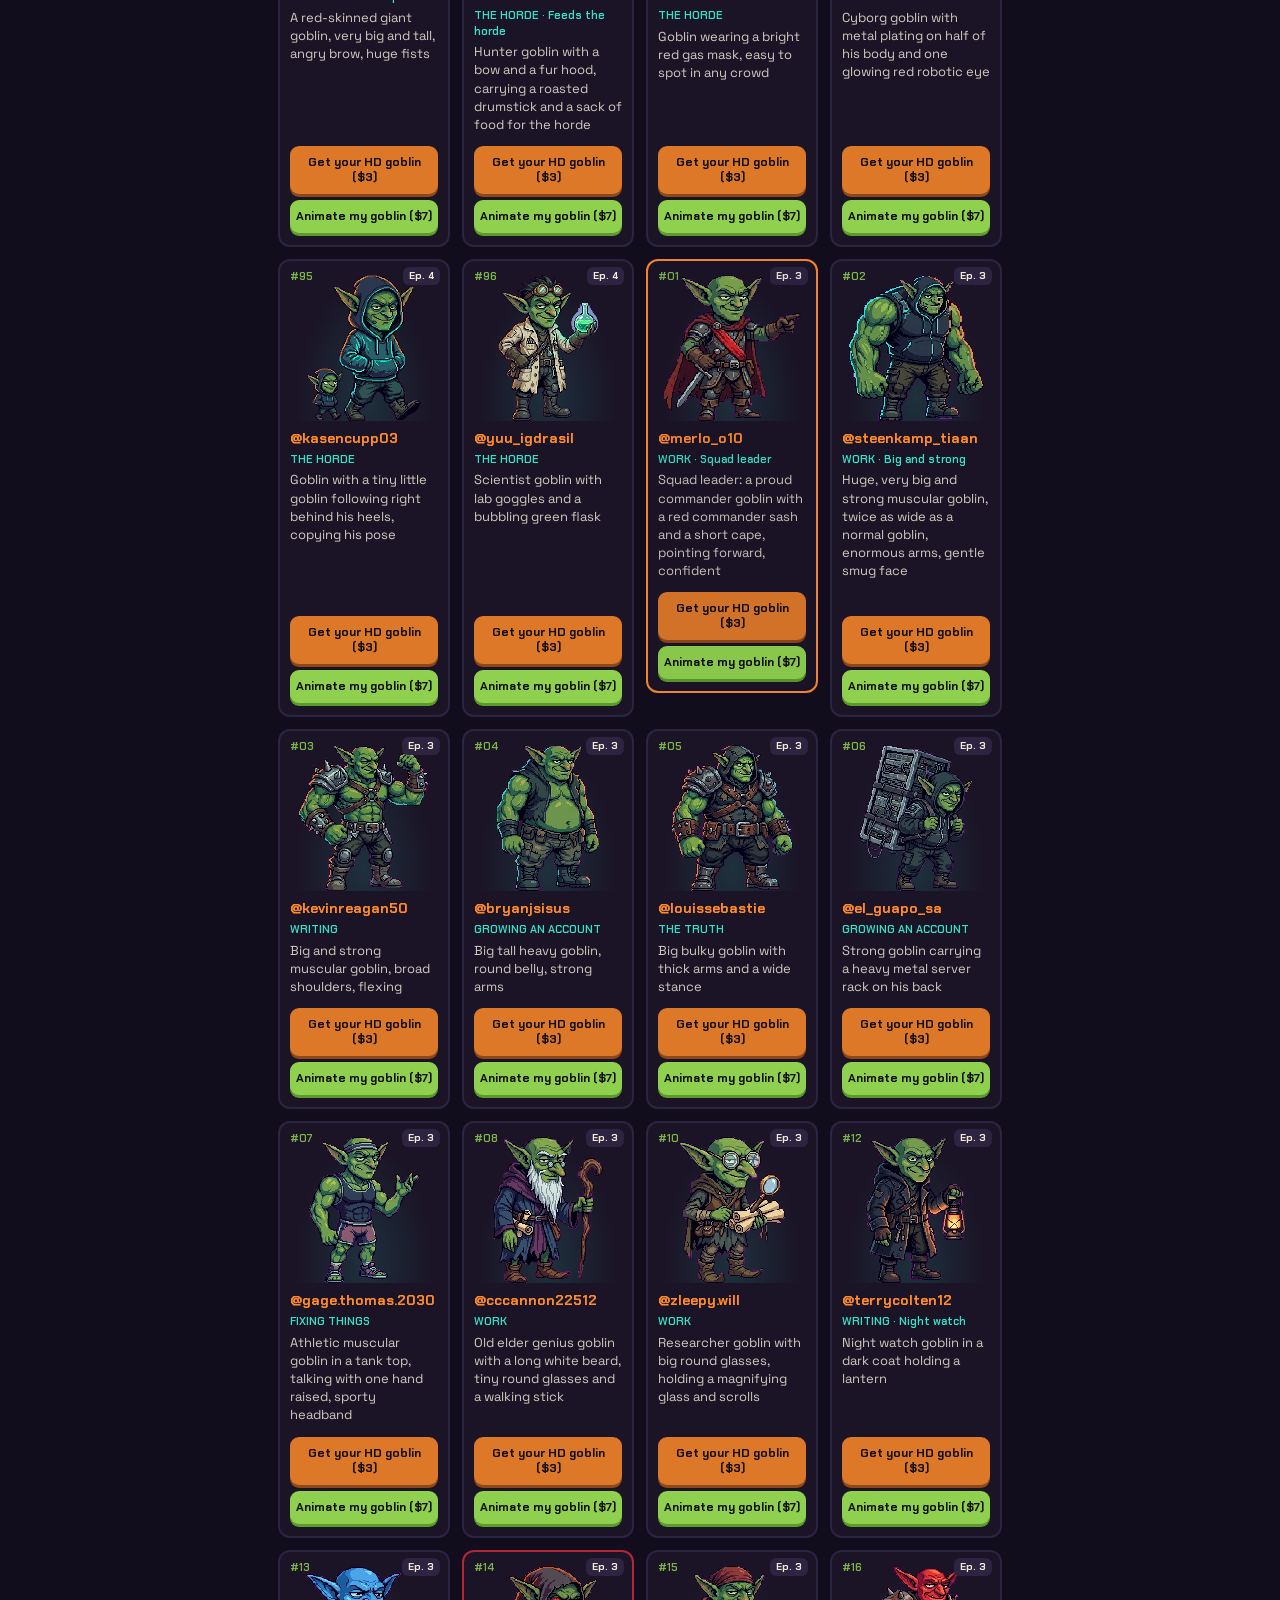
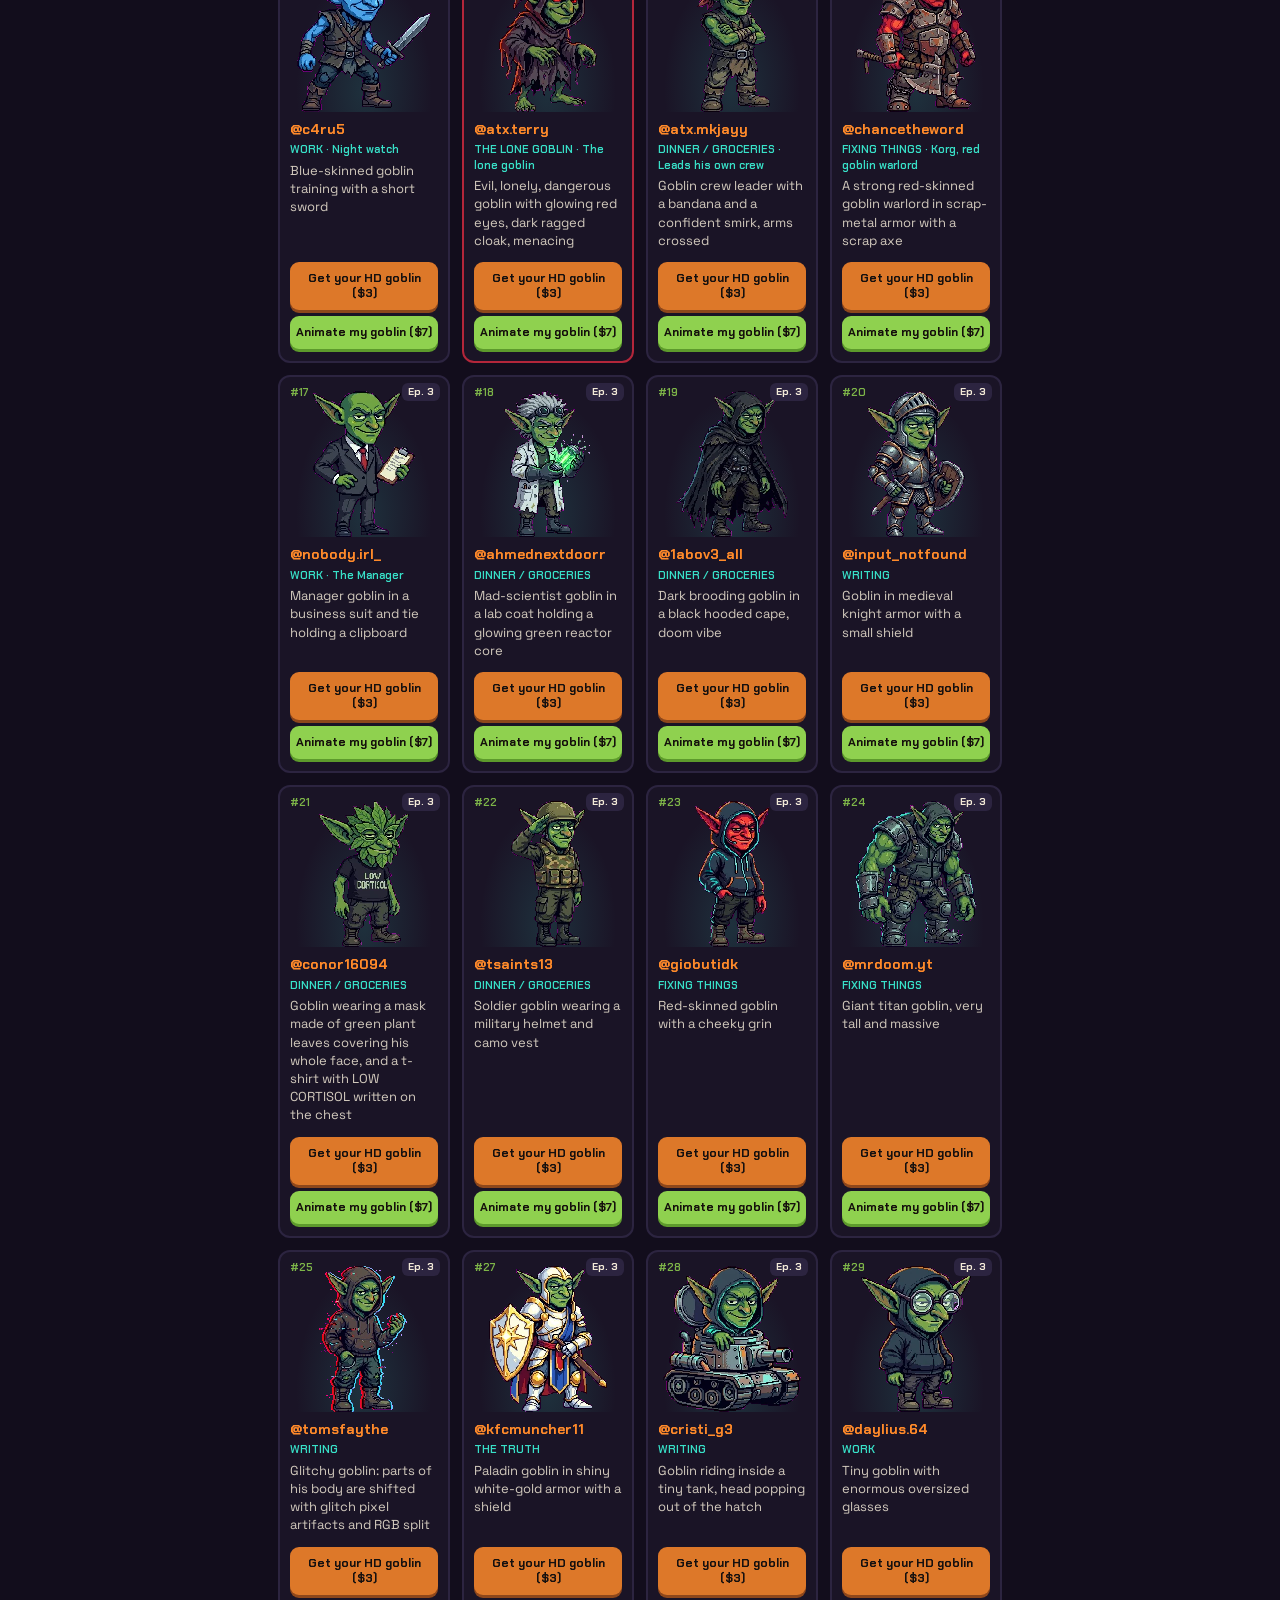
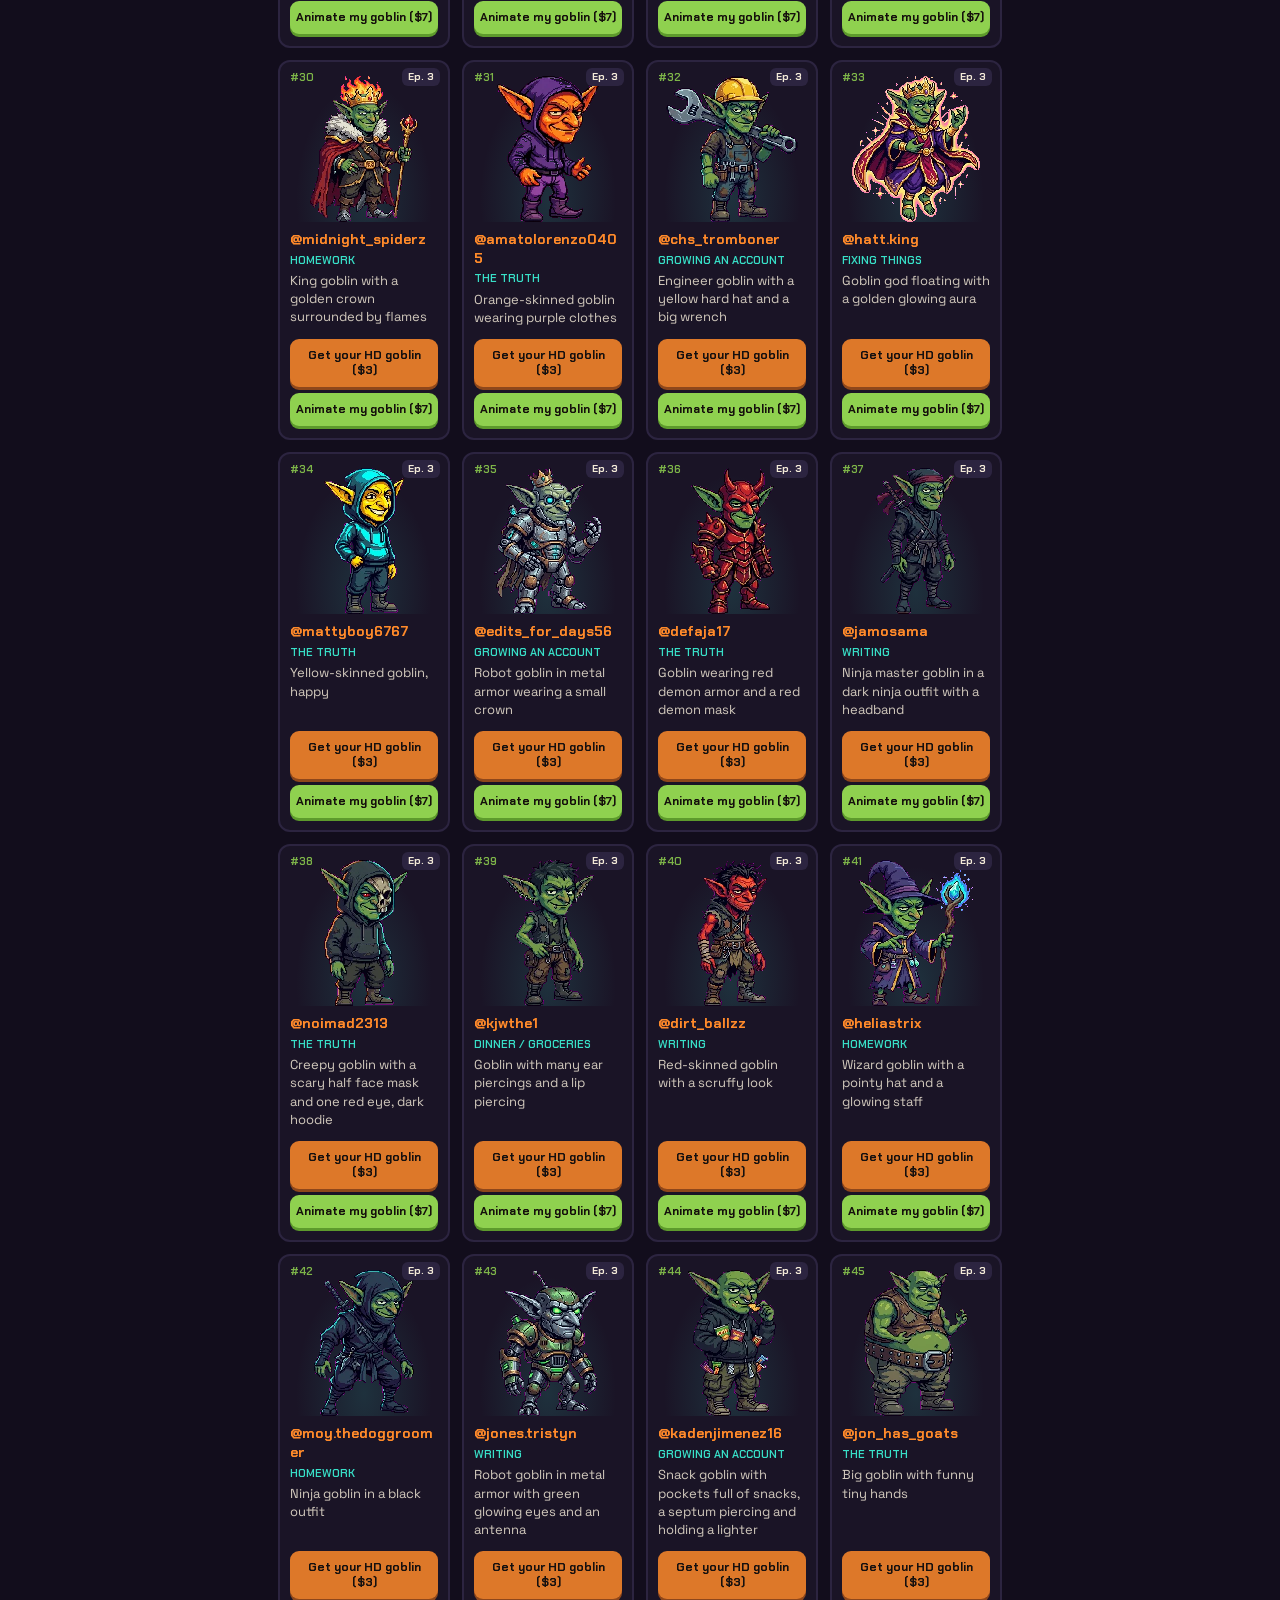
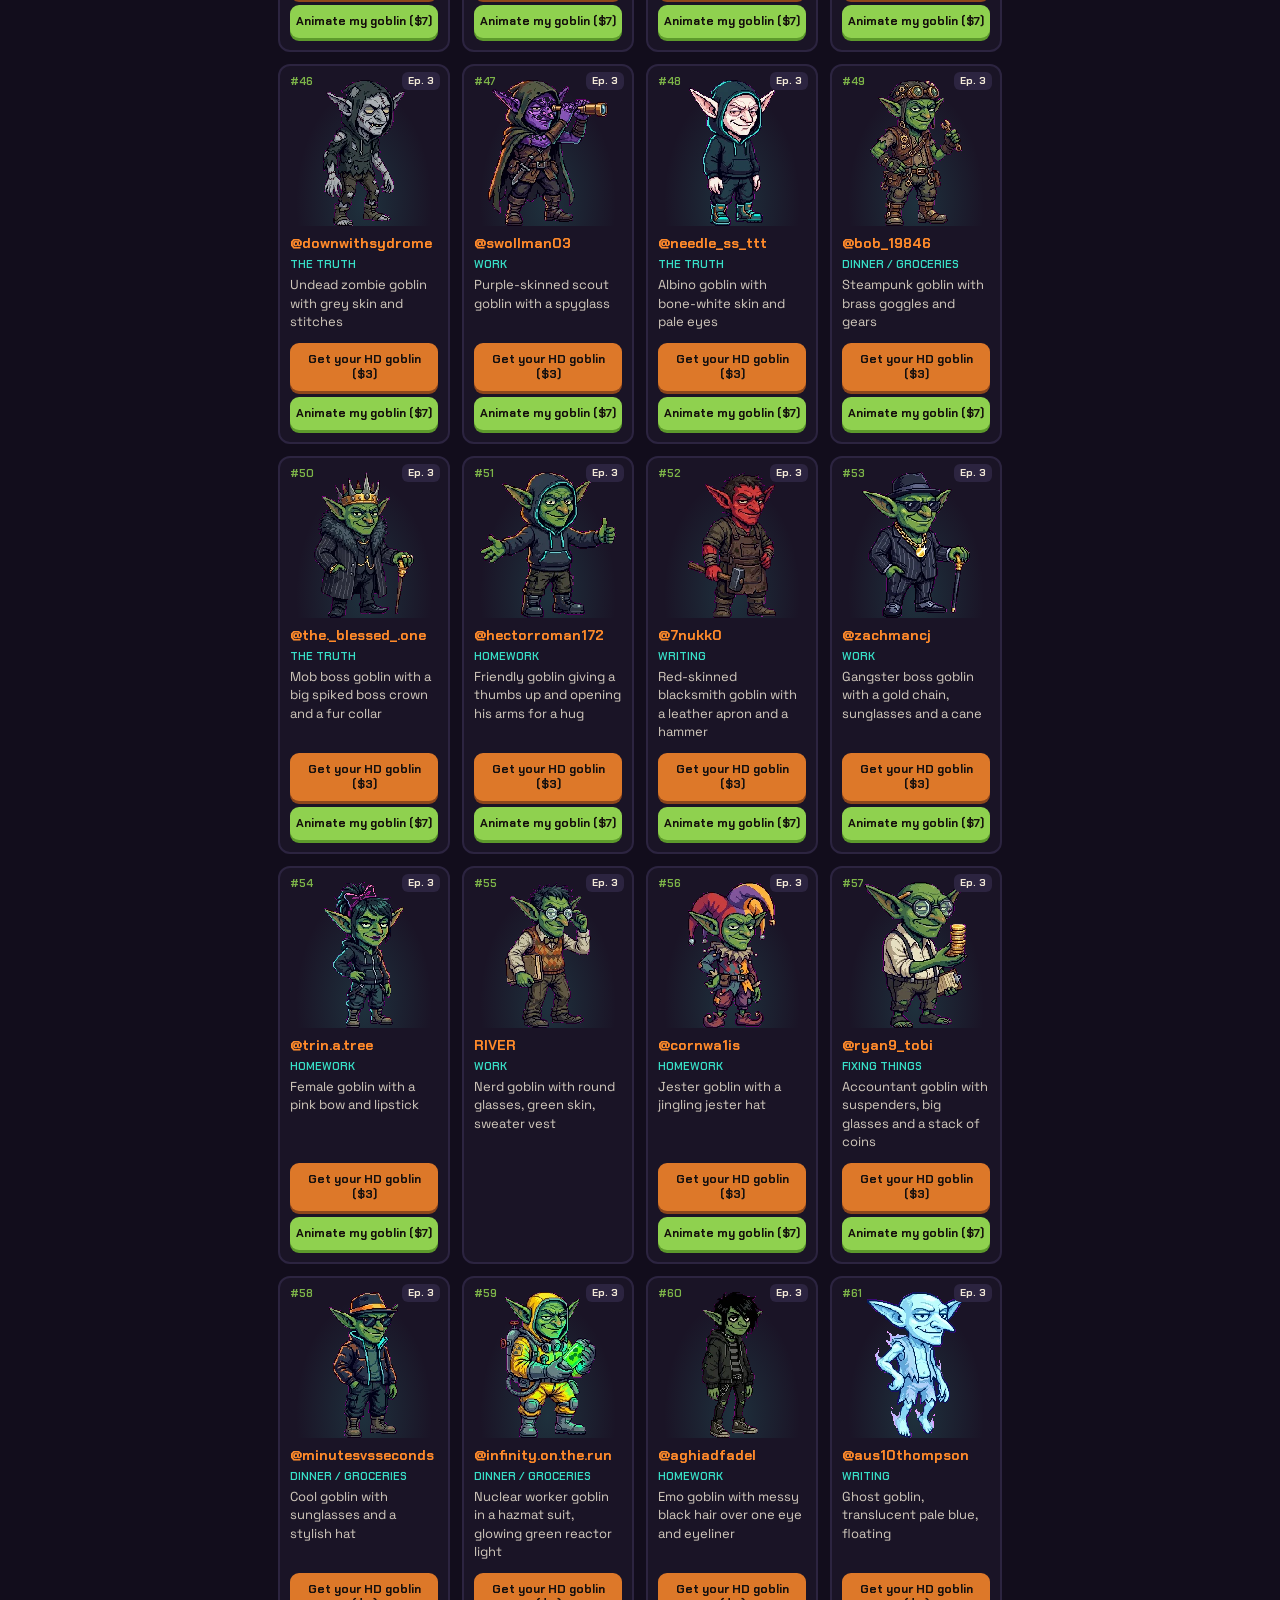
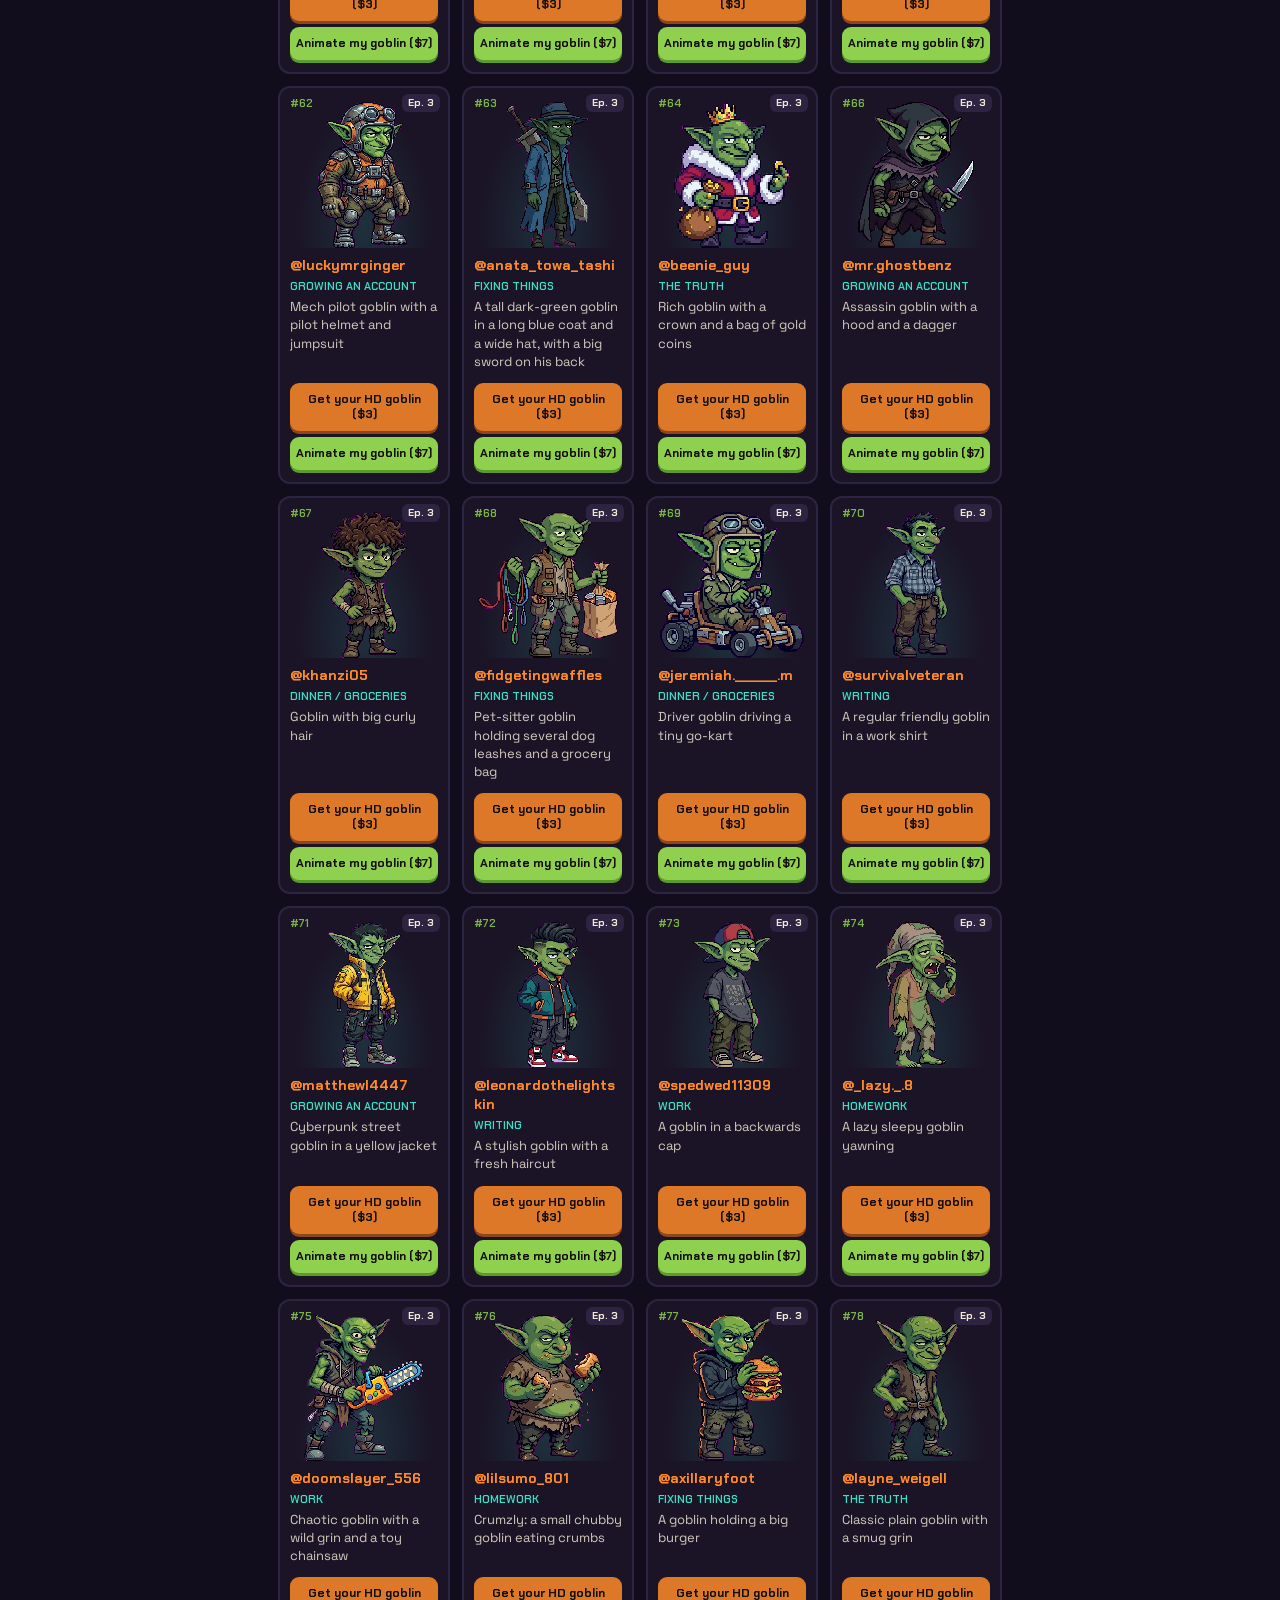
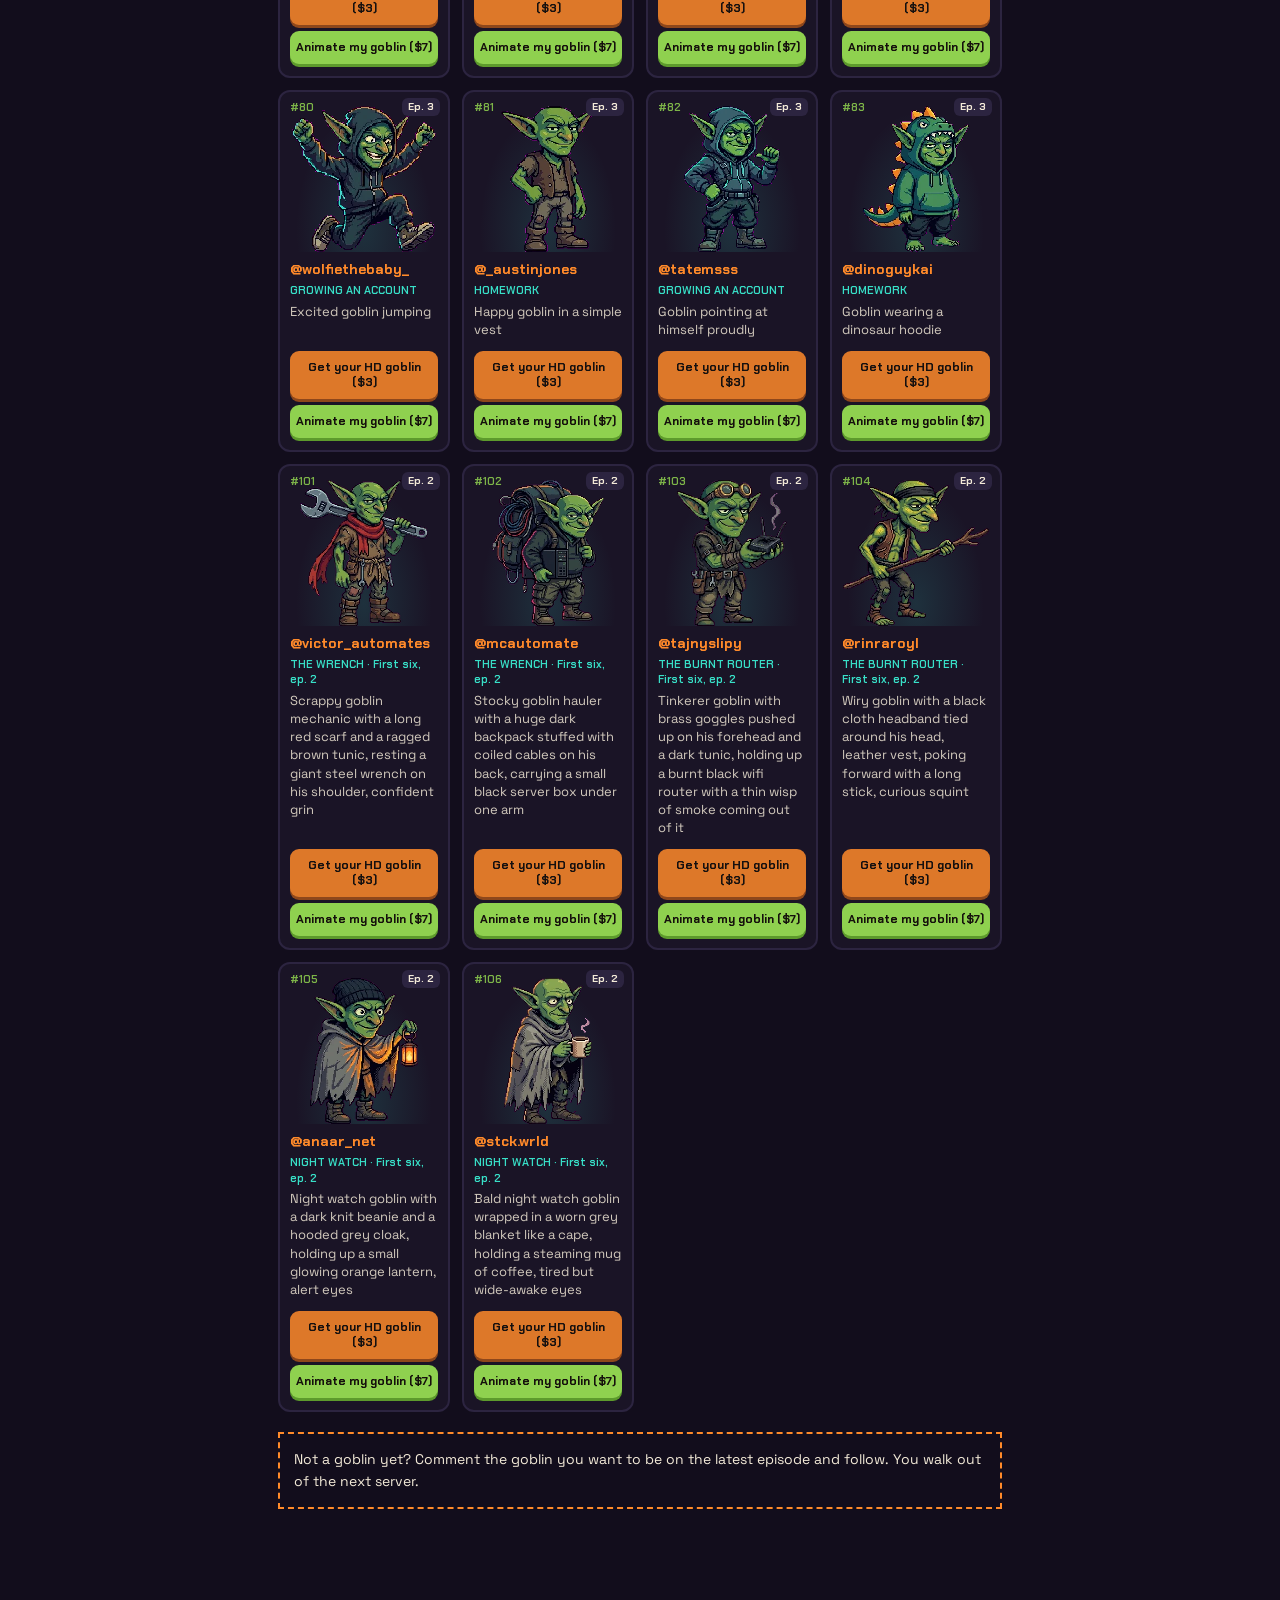
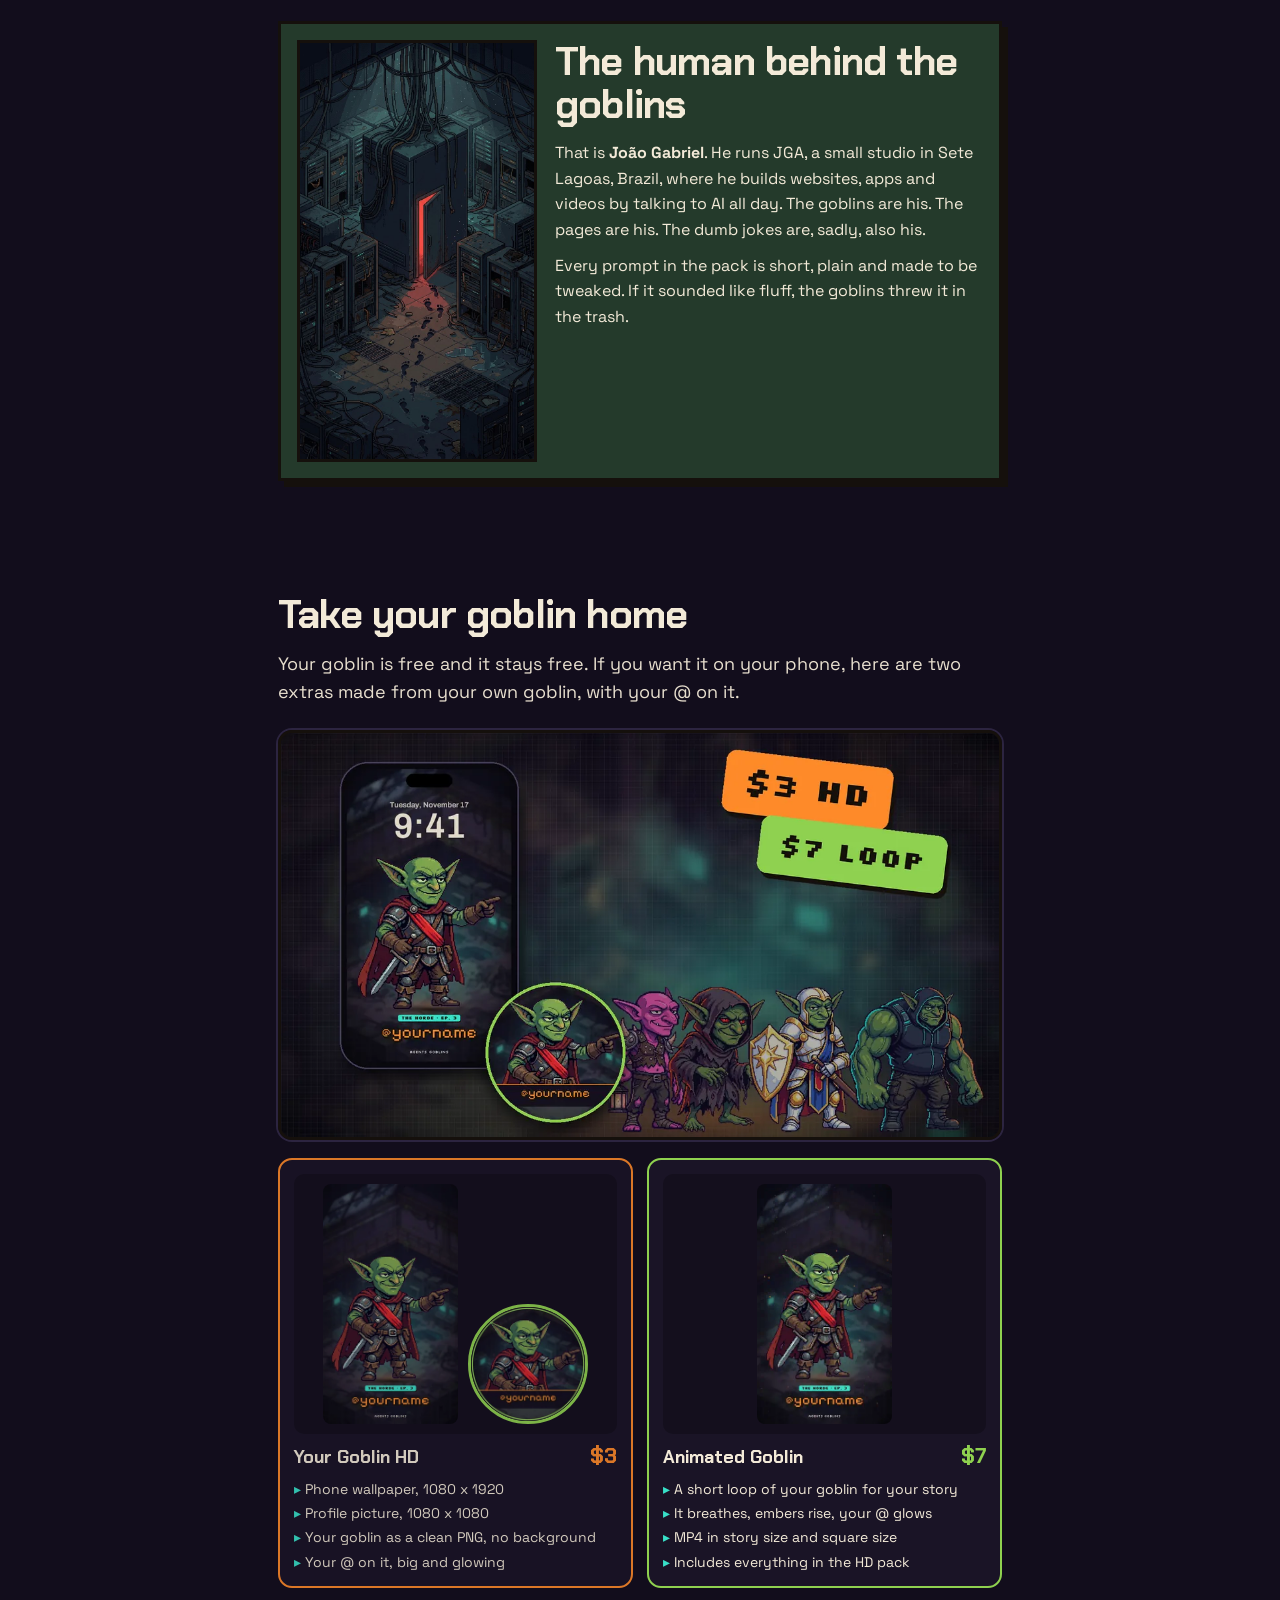
==== commit 893222c6: "Atualiza a página (18/11 06:45)" ====
--- a/index.html
+++ b/index.html
@@ -78,28 +78,37 @@
 <!-- THE HORDE (gerado por gerar_horda.py) -->
 <section class="sec" id="horde">
   <h2 class="h"><span>02</span> The horde</h2>
-  <p class="lead">102 of you asked to be a goblin, and every one gets a goblin dressed the way you asked. That many goblins don't fit in one video, so they all live here. Type your @ and find your card.</p>
+  <p class="lead">110 of you asked to be a goblin, and every one gets a goblin dressed the way you asked. That many goblins don't fit in one video, so they all live here. Type your @ and find your card.</p>
   <label class="hsearch"><span>Find your @</span><input id="hq" type="search" placeholder="@yourname" autocomplete="off" autocapitalize="off" spellcheck="false"></label>
-  <p class="hcount" id="hcount">102 goblins · 13 new in episode 4</p>
+  <p class="hcount" id="hcount">110 goblins · 8 new in episode 5</p>
   <p class="hnone" id="hnone" hidden></p>
   <div class="hgrid" id="hgrid">
-    <article class="hcard new" data-h="drbob030" data-q="@drbob030 dinner / groceries an omega smart goblin with a ginormous glowing brain bulging out of his head, glasses, clipboard and pencil, detective magnifying glass"><div class="hn">#09</div><div class="hep">Evolved in ep. 4</div><div class="hi"><img src="assets/horda/97.webp" alt="Goblin of @drbob030: an OMEGA smart goblin with a GINORMOUS glowing brain bulging out of his head, glasses, clipboard and pencil, detective magnifying glass" loading="lazy" width="130" height="150"></div><a class="hh" href="https://www.instagram.com/drbob030/" target="_blank" rel="noopener">@drbob030</a><p class="hs">DINNER / GROCERIES · Evolved: omega brain, on the case</p><p class="hd">Omega smart goblin with a ginormous glowing brain bulging out of his head, glasses, clipboard and pencil, detective magnifying glass</p></article>
-    <article class="hcard new" data-h="raahduuu" data-q="@raahduuu homework a goblin transformed into a doomscroll monster: a virus-like creature bursting out of a cracked smartphone, screen-blue glowing skin, phone cables as tentacles"><div class="hn">#26</div><div class="hep">Evolved in ep. 4</div><div class="hi"><img src="assets/horda/98.webp" alt="Goblin of @raahduuu: a goblin TRANSFORMED into a doomscroll monster: a virus-like creature bursting out of a cracked smartphone, screen-blue glowing skin, phone cables as tentacles" loading="lazy" width="130" height="150"></div><a class="hh" href="https://www.instagram.com/raahduuu/" target="_blank" rel="noopener">@raahduuu</a><p class="hs">HOMEWORK · Evolved: doomscroll monster</p><p class="hd">Goblin transformed into a doomscroll monster: a virus-like creature bursting out of a cracked smartphone, screen-blue glowing skin, phone cables as tentacles</p></article>
-    <article class="hcard new" data-h="sukayyy__" data-q="@sukayyy__ fixing things a pink-skinned goblin with spikes on shoulders and back, sneaky grin, hiding a stolen night watch lantern behind her back"><div class="hn">#65</div><div class="hep">Evolved in ep. 4</div><div class="hi"><img src="assets/horda/100.webp" alt="Goblin of @sukayyy__: a PINK-skinned goblin with spikes on shoulders and back, sneaky grin, hiding a stolen night watch lantern behind her back" loading="lazy" width="130" height="150"></div><a class="hh" href="https://www.instagram.com/sukayyy__/" target="_blank" rel="noopener">@sukayyy__</a><p class="hs">FIXING THINGS · Evolved: betrayed the night watch</p><p class="hd">Pink-skinned goblin with spikes on shoulders and back, sneaky grin, hiding a stolen night watch lantern behind her back</p></article>
-    <article class="hcard new" data-h="tacticalgoosey" data-q="@tacticalgoosey fixing things an extremely tiny engineer goblin with a hard hat, dragging a huge wrench twice his size"><div class="hn">#79</div><div class="hep">Evolved in ep. 4</div><div class="hi"><img src="assets/horda/99.webp" alt="Goblin of @tacticalgoosey: an extremely TINY engineer goblin with a hard hat, dragging a HUGE wrench twice his size" loading="lazy" width="130" height="150"></div><a class="hh" href="https://www.instagram.com/tacticalgoosey/" target="_blank" rel="noopener">@tacticalgoosey</a><p class="hs">FIXING THINGS · Evolved: lead engineer</p><p class="hd">Extremely tiny engineer goblin with a hard hat, dragging a huge wrench twice his size</p></article>
-    <article class="hcard new" data-h="savannah_2o9" data-q="@savannah_2o9 the horde a really buff, very muscular pink-skinned female goblin with a big blue bow on her head, proud smile, flexing"><div class="hn">#84</div><div class="hep">Ep. 4</div><div class="hi"><img src="assets/horda/84.webp" alt="Goblin of @savannah_2o9: a really BUFF, very muscular PINK-skinned female goblin with a big blue bow on her head, proud smile, flexing" loading="lazy" width="130" height="150"></div><a class="hh" href="https://www.instagram.com/savannah_2o9/" target="_blank" rel="noopener">@savannah_2o9</a><p class="hs">THE HORDE</p><p class="hd">Really buff, very muscular pink-skinned female goblin with a big blue bow on her head, proud smile, flexing</p></article>
-    <article class="hcard new" data-h="babyjjoffdatperk" data-q="@babyjjoffdatperk the horde the goblez: a mafia boss goblin in a dark pinstripe suit and a fedora hat, gold rings, a toothpick in his grin, arms open like he owns the place"><div class="hn">#85</div><div class="hep">Ep. 4</div><div class="hi"><img src="assets/horda/85.webp" alt="Goblin of @babyjjoffdatperk: The Goblez: a mafia boss goblin in a dark pinstripe suit and a fedora hat, gold rings, a toothpick in his grin, arms open like he owns the place" loading="lazy" width="130" height="150"></div><a class="hh" href="https://www.instagram.com/babyjjoffdatperk/" target="_blank" rel="noopener">@babyjjoffdatperk</a><p class="hs">THE HORDE · Mafia boss, The Goblez</p><p class="hd">A mafia boss goblin in a dark pinstripe suit and a fedora hat, gold rings, a toothpick in his grin, arms open like he owns the place</p></article>
-    <article class="hcard new" data-h="paulie_113" data-q="@paulie_113 the horde a goblin clad in white: a white tunic with white cloth wraps on his arms and legs, no hood, and a bone mask shaped like an animal skull over his face, his pointy goblin ears sticking out, holding a bone staff"><div class="hn">#86</div><div class="hep">Ep. 4</div><div class="hi"><img src="assets/horda/86.webp" alt="Goblin of @paulie_113: a goblin clad in white: a white tunic with white cloth wraps on his arms and legs, no hood, and a bone mask shaped like an animal skull over his face, his pointy goblin ears sticking out, holding a bone staff" loading="lazy" width="130" height="150"></div><a class="hh" href="https://www.instagram.com/paulie_113/" target="_blank" rel="noopener">@paulie_113</a><p class="hs">THE HORDE</p><p class="hd">Goblin clad in white: a white tunic with white cloth wraps on his arms and legs, no hood, and a bone mask shaped like an animal skull over his face, his pointy goblin ears sticking out, holding a bone staff</p></article>
-    <article class="hcard new" data-h="wayne_p_mckie" data-q="@wayne_p_mckie the horde a godzilla goblin: dark green scaly kaiju-like goblin with jagged glowing spikes down his back and a thick lizard tail, roaring"><div class="hn">#87</div><div class="hep">Ep. 4</div><div class="hi"><img src="assets/horda/87.webp" alt="Goblin of @wayne_p_mckie: a Godzilla goblin: dark green scaly kaiju-like goblin with jagged glowing spikes down his back and a thick lizard tail, roaring" loading="lazy" width="130" height="150"></div><a class="hh" href="https://www.instagram.com/wayne_p_mckie/" target="_blank" rel="noopener">@wayne_p_mckie</a><p class="hs">THE HORDE</p><p class="hd">Godzilla goblin: dark green scaly kaiju-like goblin with jagged glowing spikes down his back and a thick lizard tail, roaring</p></article>
-    <article class="hcard new" data-h="bodes1995" data-q="@bodes1995 the horde a goblin with a tall spiky mohawk, punk attitude, crossed arms"><div class="hn">#88</div><div class="hep">Ep. 4</div><div class="hi"><img src="assets/horda/88.webp" alt="Goblin of @bodes1995: a goblin with a tall spiky mohawk, punk attitude, crossed arms" loading="lazy" width="130" height="150"></div><a class="hh" href="https://www.instagram.com/bodes1995/" target="_blank" rel="noopener">@bodes1995</a><p class="hs">THE HORDE</p><p class="hd">Goblin with a tall spiky mohawk, punk attitude, crossed arms</p></article>
-    <article class="hcard new" data-h="grimtidings1" data-q="@grimtidings1 the horde a grim reaper goblin in a black hooded robe with a bone scythe and a skull mask"><div class="hn">#89</div><div class="hep">Ep. 4</div><div class="hi"><img src="assets/horda/89.webp" alt="Goblin of @grimtidings1: a grim reaper goblin in a black hooded robe with a bone scythe and a skull mask" loading="lazy" width="130" height="150"></div><a class="hh" href="https://www.instagram.com/grimtidings1/" target="_blank" rel="noopener">@grimtidings1</a><p class="hs">THE HORDE</p><p class="hd">Grim reaper goblin in a black hooded robe with a bone scythe and a skull mask</p></article>
-    <article class="hcard new" data-h="amz4d_c" data-q="@amz4d_c the horde amz: a cheerful goblin waving hello, small backpack, ready for the horde"><div class="hn">#90</div><div class="hep">Ep. 4</div><div class="hi"><img src="assets/horda/90.webp" alt="Goblin of @amz4d_c: Amz: a cheerful goblin waving hello, small backpack, ready for the horde" loading="lazy" width="130" height="150"></div><a class="hh" href="https://www.instagram.com/amz4d_c/" target="_blank" rel="noopener">@amz4d_c</a><p class="hs">THE HORDE · Amz</p><p class="hd">A cheerful goblin waving hello, small backpack, ready for the horde</p></article>
-    <article class="hcard new" data-h="htxj.osph7" data-q="@htxj.osph7 the horde joseph: a red-skinned giant goblin, very big and tall, angry brow, huge fists"><div class="hn">#91</div><div class="hep">Ep. 4</div><div class="hi"><img src="assets/horda/91.webp" alt="Goblin of @htxj.osph7: Joseph: a RED-skinned GIANT goblin, very big and tall, angry brow, huge fists" loading="lazy" width="130" height="150"></div><a class="hh" href="https://www.instagram.com/htxj.osph7/" target="_blank" rel="noopener">@htxj.osph7</a><p class="hs">THE HORDE · Joseph</p><p class="hd">A red-skinned giant goblin, very big and tall, angry brow, huge fists</p></article>
-    <article class="hcard new" data-h="ryanbenavides2022" data-q="@ryanbenavides2022 the horde a hunter goblin with a bow and a fur hood, carrying a roasted drumstick and a sack of food for the horde"><div class="hn">#92</div><div class="hep">Ep. 4</div><div class="hi"><img src="assets/horda/92.webp" alt="Goblin of @ryanbenavides2022: a hunter goblin with a bow and a fur hood, carrying a roasted drumstick and a sack of food for the horde" loading="lazy" width="130" height="150"></div><a class="hh" href="https://www.instagram.com/ryanbenavides2022/" target="_blank" rel="noopener">@ryanbenavides2022</a><p class="hs">THE HORDE · Feeds the horde</p><p class="hd">Hunter goblin with a bow and a fur hood, carrying a roasted drumstick and a sack of food for the horde</p></article>
-    <article class="hcard new" data-h="people_scare_me1416" data-q="@people_scare_me1416 the horde a goblin wearing a bright red gas mask, easy to spot in any crowd"><div class="hn">#93</div><div class="hep">Ep. 4</div><div class="hi"><img src="assets/horda/93.webp" alt="Goblin of @people_scare_me1416: a goblin wearing a bright RED gas mask, easy to spot in any crowd" loading="lazy" width="130" height="150"></div><a class="hh" href="https://www.instagram.com/people_scare_me1416/" target="_blank" rel="noopener">@people_scare_me1416</a><p class="hs">THE HORDE</p><p class="hd">Goblin wearing a bright red gas mask, easy to spot in any crowd</p></article>
-    <article class="hcard new" data-h="zanderharris" data-q="@zanderharris the horde a cyborg goblin with metal plating on half of his body and one glowing red robotic eye"><div class="hn">#94</div><div class="hep">Ep. 4</div><div class="hi"><img src="assets/horda/94.webp" alt="Goblin of @zanderharris: a cyborg goblin with metal plating on half of his body and one glowing red robotic eye" loading="lazy" width="130" height="150"></div><a class="hh" href="https://www.instagram.com/zanderharris/" target="_blank" rel="noopener">@zanderharris</a><p class="hs">THE HORDE</p><p class="hd">Cyborg goblin with metal plating on half of his body and one glowing red robotic eye</p></article>
-    <article class="hcard new" data-h="kasencupp03" data-q="@kasencupp03 the horde a goblin with a tiny little goblin following right behind his heels, copying his pose"><div class="hn">#95</div><div class="hep">Ep. 4</div><div class="hi"><img src="assets/horda/95.webp" alt="Goblin of @kasencupp03: a goblin with a TINY little goblin following right behind his heels, copying his pose" loading="lazy" width="130" height="150"></div><a class="hh" href="https://www.instagram.com/kasencupp03/" target="_blank" rel="noopener">@kasencupp03</a><p class="hs">THE HORDE</p><p class="hd">Goblin with a tiny little goblin following right behind his heels, copying his pose</p></article>
-    <article class="hcard new" data-h="yuu_igdrasil" data-q="@yuu_igdrasil the horde a scientist goblin with lab goggles and a bubbling green flask"><div class="hn">#96</div><div class="hep">Ep. 4</div><div class="hi"><img src="assets/horda/96.webp" alt="Goblin of @yuu_igdrasil: a scientist goblin with lab goggles and a bubbling green flask" loading="lazy" width="130" height="150"></div><a class="hh" href="https://www.instagram.com/yuu_igdrasil/" target="_blank" rel="noopener">@yuu_igdrasil</a><p class="hs">THE HORDE</p><p class="hd">Scientist goblin with lab goggles and a bubbling green flask</p></article>
+    <article class="hcard new" data-h="aydenhoffert" data-q="@aydenhoffert growing an account shadow monarch: sleek white and black plate armor, a long flowing black cloak with a tall collar, a black mask covering the lower half of his face with a wide white painted smile, faint purple shadow wisps rising around his feet, the lantern is gone, regal confident stance"><div class="hn">#11</div><div class="hep">Evolved in ep. 5</div><div class="hi"><img src="assets/horda/113.webp" alt="Goblin of @aydenhoffert: SHADOW MONARCH: sleek white and black plate armor, a long flowing black cloak with a tall collar, a black mask covering the lower half of his face with a wide white painted smile, faint purple shadow wisps rising around his feet, the lantern is gone, regal confident stance" loading="lazy" width="130" height="150"></div><a class="hh" href="https://www.instagram.com/aydenhoffert/" target="_blank" rel="noopener">@aydenhoffert</a><p class="hs">GROWING AN ACCOUNT · Evolved, ep. 5 (night watch in ep. 3)</p><p class="hd">Shadow monarch: sleek white and black plate armor, a long flowing black cloak with a tall collar, a black mask covering the lower half of his face with a wide white painted smile, faint purple shadow wisps rising around his feet, the lantern is gone, regal confident stance</p></article>
+    <article class="hcard new" data-h="baptismofblack" data-q="@baptismofblack the fairy an adventurer goblin hero in a green tunic with a brown belt and boots, holding a short steel sword, a tiny glowing fairy (small ball of light with little wings) hovering next to his shoulder"><div class="hn">#107</div><div class="hep">Ep. 5</div><div class="hi"><img src="assets/horda/107.webp" alt="Goblin of @baptismofblack: an adventurer goblin hero in a green tunic with a brown belt and boots, holding a short steel sword, a tiny glowing fairy (small ball of light with little wings) hovering next to his shoulder" loading="lazy" width="130" height="150"></div><a class="hh" href="https://www.instagram.com/baptismofblack/" target="_blank" rel="noopener">@baptismofblack</a><p class="hs">THE FAIRY · New, ep. 5</p><p class="hd">Adventurer goblin hero in a green tunic with a brown belt and boots, holding a short steel sword, a tiny glowing fairy (small ball of light with little wings) hovering next to his shoulder</p></article>
+    <article class="hcard new" data-h="properwater6129" data-q="@properwater6129 blacksmith a female goblin blacksmith (she has a long braided dark ponytail and a feminine face), thick leather apron over a sleeveless shirt, soot smudge on her cheek, holding a big smithing hammer over a small anvil next to her, a few orange sparks and a small glowing magical wrench on the anvil"><div class="hn">#108</div><div class="hep">Ep. 5</div><div class="hi"><img src="assets/horda/108.webp" alt="Goblin of @properwater6129: a FEMALE goblin blacksmith (she has a long braided dark ponytail and a feminine face), thick leather apron over a sleeveless shirt, soot smudge on her cheek, holding a big smithing hammer over a small anvil next to her, a few orange sparks and a small glowing magical wrench on the anvil" loading="lazy" width="130" height="150"></div><a class="hh" href="https://www.instagram.com/properwater6129/" target="_blank" rel="noopener">@properwater6129</a><p class="hs">BLACKSMITH · New, ep. 5</p><p class="hd">Female goblin blacksmith (she has a long braided dark ponytail and a feminine face), thick leather apron over a sleeveless shirt, soot smudge on her cheek, holding a big smithing hammer over a small anvil next to her, a few orange sparks and a small glowing magical wrench on the anvil</p></article>
+    <article class="hcard new" data-h="aident_baptistboy" data-q="@aident_baptistboy space spartan a goblin in generic green sci-fi power armor with a rounded helmet and a golden reflective visor pushed up so his goblin face shows, pointy ears sticking out of the helmet, no logos, an original design (not a known game character)"><div class="hn">#109</div><div class="hep">Ep. 5</div><div class="hi"><img src="assets/horda/109.webp" alt="Goblin of @aident_baptistboy: a goblin in generic green sci-fi power armor with a rounded helmet and a golden reflective visor pushed up so his goblin face shows, pointy ears sticking out of the helmet, no logos, an original design (not a known game character)" loading="lazy" width="130" height="150"></div><a class="hh" href="https://www.instagram.com/aident_baptistboy/" target="_blank" rel="noopener">@aident_baptistboy</a><p class="hs">SPACE SPARTAN · New, ep. 5</p><p class="hd">Goblin in generic green sci-fi power armor with a rounded helmet and a golden reflective visor pushed up so his goblin face shows, pointy ears sticking out of the helmet, no logos, an original design (not a known game character)</p></article>
+    <article class="hcard new" data-h="jackmak43" data-q="@jackmak43 space marine a goblin in bulky generic dark blue space marine armor with huge rounded shoulder pads, no helmet so his goblin face and pointy ears show, holding a heavy chunky sci-fi rifle-shaped tool, no logos, an original design"><div class="hn">#110</div><div class="hep">Ep. 5</div><div class="hi"><img src="assets/horda/110.webp" alt="Goblin of @jackmak43: a goblin in bulky generic dark blue space marine armor with huge rounded shoulder pads, no helmet so his goblin face and pointy ears show, holding a heavy chunky sci-fi rifle-shaped tool, no logos, an original design" loading="lazy" width="130" height="150"></div><a class="hh" href="https://www.instagram.com/jackmak43/" target="_blank" rel="noopener">@jackmak43</a><p class="hs">SPACE MARINE · New, ep. 5</p><p class="hd">Goblin in bulky generic dark blue space marine armor with huge rounded shoulder pads, no helmet so his goblin face and pointy ears show, holding a heavy chunky sci-fi rifle-shaped tool, no logos, an original design</p></article>
+    <article class="hcard new" data-h="mr.baccyoahhup" data-q="@mr.baccyoahhup purple tank a huge stocky muscular tank goblin with purple skin, wearing heavy armor built from big white bones (rib cage chest plate, skull shoulder pads, bone gauntlets), holding a large bone shield"><div class="hn">#111</div><div class="hep">Ep. 5</div><div class="hi"><img src="assets/horda/111.webp" alt="Goblin of @mr.baccyoahhup: a huge stocky muscular tank goblin with PURPLE skin, wearing heavy armor built from big white bones (rib cage chest plate, skull shoulder pads, bone gauntlets), holding a large bone shield" loading="lazy" width="130" height="150"></div><a class="hh" href="https://www.instagram.com/mr.baccyoahhup/" target="_blank" rel="noopener">@mr.baccyoahhup</a><p class="hs">PURPLE TANK · New, ep. 5</p><p class="hd">Huge stocky muscular tank goblin with purple skin, wearing heavy armor built from big white bones (rib cage chest plate, skull shoulder pads, bone gauntlets), holding a large bone shield</p></article>
+    <article class="hcard new" data-h="landen_stover1" data-q="@landen_stover1 pls a classic small green goblin in a plain brown tunic, holding up with both hands a small cardboard sign that says pls, hopeful pleading eyes"><div class="hn">#112</div><div class="hep">Ep. 5</div><div class="hi"><img src="assets/horda/112.webp" alt="Goblin of @landen_stover1: a classic small green goblin in a plain brown tunic, holding up with both hands a small cardboard sign that says PLS, hopeful pleading eyes" loading="lazy" width="130" height="150"></div><a class="hh" href="https://www.instagram.com/landen_stover1/" target="_blank" rel="noopener">@landen_stover1</a><p class="hs">PLS · New, ep. 5</p><p class="hd">Classic small green goblin in a plain brown tunic, holding up with both hands a small cardboard sign that says pls, hopeful pleading eyes</p></article>
+    <article class="hcard new" data-h="unkn0wn_jay209" data-q="@unkn0wn_jay209 the suit a goblin in a sharp tailored black suit with a white shirt and a black tie, black sunglasses, holding a plain unbranded black and green energy drink can in one hand (no logo, no letters on the can), cool smug grin"><div class="hn">#114</div><div class="hep">Ep. 5</div><div class="hi"><img src="assets/horda/114.webp" alt="Goblin of @unkn0wn_jay209: a goblin in a sharp tailored black suit with a white shirt and a black tie, black sunglasses, holding a plain unbranded black and green energy drink can in one hand (no logo, no letters on the can), cool smug grin" loading="lazy" width="130" height="150"></div><a class="hh" href="https://www.instagram.com/unkn0wn_jay209/" target="_blank" rel="noopener">@unkn0wn_jay209</a><p class="hs">THE SUIT · New, ep. 5</p><p class="hd">Goblin in a sharp tailored black suit with a white shirt and a black tie, black sunglasses, holding a plain unbranded black and green energy drink can in one hand (no logo, no letters on the can), cool smug grin</p></article>
+    <article class="hcard new" data-h="turtlenevyn" data-q="@turtlenevyn blue crew a loyal tough goblin of the blue crew: blue bandana tied on his head, blue sleeveless vest, blue armband, arms crossed, ready-for-a-fight bodyguard pose"><div class="hn">#115</div><div class="hep">Ep. 5</div><div class="hi"><img src="assets/horda/115.webp" alt="Goblin of @turtlenevyn: a loyal tough goblin of the BLUE CREW: blue bandana tied on his head, blue sleeveless vest, blue armband, arms crossed, ready-for-a-fight bodyguard pose" loading="lazy" width="130" height="150"></div><a class="hh" href="https://www.instagram.com/turtlenevyn/" target="_blank" rel="noopener">@turtlenevyn</a><p class="hs">BLUE CREW · New, ep. 5 (right hand of @atx.mkjayy)</p><p class="hd">Loyal tough goblin of the blue crew: blue bandana tied on his head, blue sleeveless vest, blue armband, arms crossed, ready-for-a-fight bodyguard pose</p></article>
+    <article class="hcard" data-h="drbob030" data-q="@drbob030 dinner / groceries an omega smart goblin with a ginormous glowing brain bulging out of his head, glasses, clipboard and pencil, detective magnifying glass"><div class="hn">#09</div><div class="hep">Evolved in ep. 4</div><div class="hi"><img src="assets/horda/97.webp" alt="Goblin of @drbob030: an OMEGA smart goblin with a GINORMOUS glowing brain bulging out of his head, glasses, clipboard and pencil, detective magnifying glass" loading="lazy" width="130" height="150"></div><a class="hh" href="https://www.instagram.com/drbob030/" target="_blank" rel="noopener">@drbob030</a><p class="hs">DINNER / GROCERIES · Evolved: omega brain, on the case</p><p class="hd">Omega smart goblin with a ginormous glowing brain bulging out of his head, glasses, clipboard and pencil, detective magnifying glass</p></article>
+    <article class="hcard" data-h="raahduuu" data-q="@raahduuu homework a goblin transformed into a doomscroll monster: a virus-like creature bursting out of a cracked smartphone, screen-blue glowing skin, phone cables as tentacles"><div class="hn">#26</div><div class="hep">Evolved in ep. 4</div><div class="hi"><img src="assets/horda/98.webp" alt="Goblin of @raahduuu: a goblin TRANSFORMED into a doomscroll monster: a virus-like creature bursting out of a cracked smartphone, screen-blue glowing skin, phone cables as tentacles" loading="lazy" width="130" height="150"></div><a class="hh" href="https://www.instagram.com/raahduuu/" target="_blank" rel="noopener">@raahduuu</a><p class="hs">HOMEWORK · Evolved: doomscroll monster</p><p class="hd">Goblin transformed into a doomscroll monster: a virus-like creature bursting out of a cracked smartphone, screen-blue glowing skin, phone cables as tentacles</p></article>
+    <article class="hcard" data-h="sukayyy__" data-q="@sukayyy__ fixing things a pink-skinned goblin with spikes on shoulders and back, sneaky grin, hiding a stolen night watch lantern behind her back"><div class="hn">#65</div><div class="hep">Evolved in ep. 4</div><div class="hi"><img src="assets/horda/100.webp" alt="Goblin of @sukayyy__: a PINK-skinned goblin with spikes on shoulders and back, sneaky grin, hiding a stolen night watch lantern behind her back" loading="lazy" width="130" height="150"></div><a class="hh" href="https://www.instagram.com/sukayyy__/" target="_blank" rel="noopener">@sukayyy__</a><p class="hs">FIXING THINGS · Evolved: betrayed the night watch</p><p class="hd">Pink-skinned goblin with spikes on shoulders and back, sneaky grin, hiding a stolen night watch lantern behind her back</p></article>
+    <article class="hcard" data-h="tacticalgoosey" data-q="@tacticalgoosey fixing things an extremely tiny engineer goblin with a hard hat, dragging a huge wrench twice his size"><div class="hn">#79</div><div class="hep">Evolved in ep. 4</div><div class="hi"><img src="assets/horda/99.webp" alt="Goblin of @tacticalgoosey: an extremely TINY engineer goblin with a hard hat, dragging a HUGE wrench twice his size" loading="lazy" width="130" height="150"></div><a class="hh" href="https://www.instagram.com/tacticalgoosey/" target="_blank" rel="noopener">@tacticalgoosey</a><p class="hs">FIXING THINGS · Evolved: lead engineer</p><p class="hd">Extremely tiny engineer goblin with a hard hat, dragging a huge wrench twice his size</p></article>
+    <article class="hcard" data-h="savannah_2o9" data-q="@savannah_2o9 the horde a really buff, very muscular pink-skinned female goblin with a big blue bow on her head, proud smile, flexing"><div class="hn">#84</div><div class="hep">Ep. 4</div><div class="hi"><img src="assets/horda/84.webp" alt="Goblin of @savannah_2o9: a really BUFF, very muscular PINK-skinned female goblin with a big blue bow on her head, proud smile, flexing" loading="lazy" width="130" height="150"></div><a class="hh" href="https://www.instagram.com/savannah_2o9/" target="_blank" rel="noopener">@savannah_2o9</a><p class="hs">THE HORDE</p><p class="hd">Really buff, very muscular pink-skinned female goblin with a big blue bow on her head, proud smile, flexing</p></article>
+    <article class="hcard" data-h="babyjjoffdatperk" data-q="@babyjjoffdatperk the horde the goblez: a mafia boss goblin in a dark pinstripe suit and a fedora hat, gold rings, a toothpick in his grin, arms open like he owns the place"><div class="hn">#85</div><div class="hep">Ep. 4</div><div class="hi"><img src="assets/horda/85.webp" alt="Goblin of @babyjjoffdatperk: The Goblez: a mafia boss goblin in a dark pinstripe suit and a fedora hat, gold rings, a toothpick in his grin, arms open like he owns the place" loading="lazy" width="130" height="150"></div><a class="hh" href="https://www.instagram.com/babyjjoffdatperk/" target="_blank" rel="noopener">@babyjjoffdatperk</a><p class="hs">THE HORDE · Mafia boss, The Goblez</p><p class="hd">A mafia boss goblin in a dark pinstripe suit and a fedora hat, gold rings, a toothpick in his grin, arms open like he owns the place</p></article>
+    <article class="hcard" data-h="paulie_113" data-q="@paulie_113 the horde a goblin clad in white: a white tunic with white cloth wraps on his arms and legs, no hood, and a bone mask shaped like an animal skull over his face, his pointy goblin ears sticking out, holding a bone staff"><div class="hn">#86</div><div class="hep">Ep. 4</div><div class="hi"><img src="assets/horda/86.webp" alt="Goblin of @paulie_113: a goblin clad in white: a white tunic with white cloth wraps on his arms and legs, no hood, and a bone mask shaped like an animal skull over his face, his pointy goblin ears sticking out, holding a bone staff" loading="lazy" width="130" height="150"></div><a class="hh" href="https://www.instagram.com/paulie_113/" target="_blank" rel="noopener">@paulie_113</a><p class="hs">THE HORDE</p><p class="hd">Goblin clad in white: a white tunic with white cloth wraps on his arms and legs, no hood, and a bone mask shaped like an animal skull over his face, his pointy goblin ears sticking out, holding a bone staff</p></article>
+    <article class="hcard" data-h="wayne_p_mckie" data-q="@wayne_p_mckie the horde a godzilla goblin: dark green scaly kaiju-like goblin with jagged glowing spikes down his back and a thick lizard tail, roaring"><div class="hn">#87</div><div class="hep">Ep. 4</div><div class="hi"><img src="assets/horda/87.webp" alt="Goblin of @wayne_p_mckie: a Godzilla goblin: dark green scaly kaiju-like goblin with jagged glowing spikes down his back and a thick lizard tail, roaring" loading="lazy" width="130" height="150"></div><a class="hh" href="https://www.instagram.com/wayne_p_mckie/" target="_blank" rel="noopener">@wayne_p_mckie</a><p class="hs">THE HORDE</p><p class="hd">Godzilla goblin: dark green scaly kaiju-like goblin with jagged glowing spikes down his back and a thick lizard tail, roaring</p></article>
+    <article class="hcard" data-h="bodes1995" data-q="@bodes1995 the horde a goblin with a tall spiky mohawk, punk attitude, crossed arms"><div class="hn">#88</div><div class="hep">Ep. 4</div><div class="hi"><img src="assets/horda/88.webp" alt="Goblin of @bodes1995: a goblin with a tall spiky mohawk, punk attitude, crossed arms" loading="lazy" width="130" height="150"></div><a class="hh" href="https://www.instagram.com/bodes1995/" target="_blank" rel="noopener">@bodes1995</a><p class="hs">THE HORDE</p><p class="hd">Goblin with a tall spiky mohawk, punk attitude, crossed arms</p></article>
+    <article class="hcard" data-h="grimtidings1" data-q="@grimtidings1 the horde a grim reaper goblin in a black hooded robe with a bone scythe and a skull mask"><div class="hn">#89</div><div class="hep">Ep. 4</div><div class="hi"><img src="assets/horda/89.webp" alt="Goblin of @grimtidings1: a grim reaper goblin in a black hooded robe with a bone scythe and a skull mask" loading="lazy" width="130" height="150"></div><a class="hh" href="https://www.instagram.com/grimtidings1/" target="_blank" rel="noopener">@grimtidings1</a><p class="hs">THE HORDE</p><p class="hd">Grim reaper goblin in a black hooded robe with a bone scythe and a skull mask</p></article>
+    <article class="hcard" data-h="amz4d_c" data-q="@amz4d_c the horde amz: a cheerful goblin waving hello, small backpack, ready for the horde"><div class="hn">#90</div><div class="hep">Ep. 4</div><div class="hi"><img src="assets/horda/90.webp" alt="Goblin of @amz4d_c: Amz: a cheerful goblin waving hello, small backpack, ready for the horde" loading="lazy" width="130" height="150"></div><a class="hh" href="https://www.instagram.com/amz4d_c/" target="_blank" rel="noopener">@amz4d_c</a><p class="hs">THE HORDE · Amz</p><p class="hd">A cheerful goblin waving hello, small backpack, ready for the horde</p></article>
+    <article class="hcard" data-h="htxj.osph7" data-q="@htxj.osph7 the horde joseph: a red-skinned giant goblin, very big and tall, angry brow, huge fists"><div class="hn">#91</div><div class="hep">Ep. 4</div><div class="hi"><img src="assets/horda/91.webp" alt="Goblin of @htxj.osph7: Joseph: a RED-skinned GIANT goblin, very big and tall, angry brow, huge fists" loading="lazy" width="130" height="150"></div><a class="hh" href="https://www.instagram.com/htxj.osph7/" target="_blank" rel="noopener">@htxj.osph7</a><p class="hs">THE HORDE · Joseph</p><p class="hd">A red-skinned giant goblin, very big and tall, angry brow, huge fists</p></article>
+    <article class="hcard" data-h="ryanbenavides2022" data-q="@ryanbenavides2022 the horde a hunter goblin with a bow and a fur hood, carrying a roasted drumstick and a sack of food for the horde"><div class="hn">#92</div><div class="hep">Ep. 4</div><div class="hi"><img src="assets/horda/92.webp" alt="Goblin of @ryanbenavides2022: a hunter goblin with a bow and a fur hood, carrying a roasted drumstick and a sack of food for the horde" loading="lazy" width="130" height="150"></div><a class="hh" href="https://www.instagram.com/ryanbenavides2022/" target="_blank" rel="noopener">@ryanbenavides2022</a><p class="hs">THE HORDE · Feeds the horde</p><p class="hd">Hunter goblin with a bow and a fur hood, carrying a roasted drumstick and a sack of food for the horde</p></article>
+    <article class="hcard" data-h="people_scare_me1416" data-q="@people_scare_me1416 the horde a goblin wearing a bright red gas mask, easy to spot in any crowd"><div class="hn">#93</div><div class="hep">Ep. 4</div><div class="hi"><img src="assets/horda/93.webp" alt="Goblin of @people_scare_me1416: a goblin wearing a bright RED gas mask, easy to spot in any crowd" loading="lazy" width="130" height="150"></div><a class="hh" href="https://www.instagram.com/people_scare_me1416/" target="_blank" rel="noopener">@people_scare_me1416</a><p class="hs">THE HORDE</p><p class="hd">Goblin wearing a bright red gas mask, easy to spot in any crowd</p></article>
+    <article class="hcard" data-h="zanderharris" data-q="@zanderharris the horde a cyborg goblin with metal plating on half of his body and one glowing red robotic eye"><div class="hn">#94</div><div class="hep">Ep. 4</div><div class="hi"><img src="assets/horda/94.webp" alt="Goblin of @zanderharris: a cyborg goblin with metal plating on half of his body and one glowing red robotic eye" loading="lazy" width="130" height="150"></div><a class="hh" href="https://www.instagram.com/zanderharris/" target="_blank" rel="noopener">@zanderharris</a><p class="hs">THE HORDE</p><p class="hd">Cyborg goblin with metal plating on half of his body and one glowing red robotic eye</p></article>
+    <article class="hcard" data-h="kasencupp03" data-q="@kasencupp03 the horde a goblin with a tiny little goblin following right behind his heels, copying his pose"><div class="hn">#95</div><div class="hep">Ep. 4</div><div class="hi"><img src="assets/horda/95.webp" alt="Goblin of @kasencupp03: a goblin with a TINY little goblin following right behind his heels, copying his pose" loading="lazy" width="130" height="150"></div><a class="hh" href="https://www.instagram.com/kasencupp03/" target="_blank" rel="noopener">@kasencupp03</a><p class="hs">THE HORDE</p><p class="hd">Goblin with a tiny little goblin following right behind his heels, copying his pose</p></article>
+    <article class="hcard" data-h="yuu_igdrasil" data-q="@yuu_igdrasil the horde a scientist goblin with lab goggles and a bubbling green flask"><div class="hn">#96</div><div class="hep">Ep. 4</div><div class="hi"><img src="assets/horda/96.webp" alt="Goblin of @yuu_igdrasil: a scientist goblin with lab goggles and a bubbling green flask" loading="lazy" width="130" height="150"></div><a class="hh" href="https://www.instagram.com/yuu_igdrasil/" target="_blank" rel="noopener">@yuu_igdrasil</a><p class="hs">THE HORDE</p><p class="hd">Scientist goblin with lab goggles and a bubbling green flask</p></article>
     <article class="hcard lead" data-h="merlo_o10" data-q="@merlo_o10 work the squad leader: a proud commander goblin with a red commander sash and a short cape, pointing forward, confident"><div class="hn">#01</div><div class="hep">Ep. 3</div><div class="hi"><img src="assets/horda/01.webp" alt="Goblin of @merlo_o10: the squad LEADER: a proud commander goblin with a red commander sash and a short cape, pointing forward, confident" loading="lazy" width="130" height="150"></div><a class="hh" href="https://www.instagram.com/merlo_o10/" target="_blank" rel="noopener">@merlo_o10</a><p class="hs">WORK · Squad leader</p><p class="hd">Squad leader: a proud commander goblin with a red commander sash and a short cape, pointing forward, confident</p></article>
     <article class="hcard" data-h="steenkamp_tiaan" data-q="@steenkamp_tiaan work a huge, very big and strong muscular goblin, twice as wide as a normal goblin, enormous arms, gentle smug face"><div class="hn">#02</div><div class="hep">Ep. 3</div><div class="hi"><img src="assets/horda/02.webp" alt="Goblin of @steenkamp_tiaan: a HUGE, very big and strong muscular goblin, twice as wide as a normal goblin, enormous arms, gentle smug face" loading="lazy" width="130" height="150"></div><a class="hh" href="https://www.instagram.com/steenkamp_tiaan/" target="_blank" rel="noopener">@steenkamp_tiaan</a><p class="hs">WORK · Big and strong</p><p class="hd">Huge, very big and strong muscular goblin, twice as wide as a normal goblin, enormous arms, gentle smug face</p></article>
     <article class="hcard" data-h="kevinreagan50" data-q="@kevinreagan50 writing a big and strong muscular goblin, broad shoulders, flexing"><div class="hn">#03</div><div class="hep">Ep. 3</div><div class="hi"><img src="assets/horda/03.webp" alt="Goblin of @kevinreagan50: a big and strong muscular goblin, broad shoulders, flexing" loading="lazy" width="130" height="150"></div><a class="hh" href="https://www.instagram.com/kevinreagan50/" target="_blank" rel="noopener">@kevinreagan50</a><p class="hs">WRITING</p><p class="hd">Big and strong muscular goblin, broad shoulders, flexing</p></article>
@@ -109,7 +118,6 @@
     <article class="hcard" data-h="gage.thomas.2030" data-q="@gage.thomas.2030 fixing things an athletic muscular goblin in a tank top, talking with one hand raised, sporty headband"><div class="hn">#07</div><div class="hep">Ep. 3</div><div class="hi"><img src="assets/horda/07.webp" alt="Goblin of @gage.thomas.2030: an athletic muscular goblin in a tank top, talking with one hand raised, sporty headband" loading="lazy" width="130" height="150"></div><a class="hh" href="https://www.instagram.com/gage.thomas.2030/" target="_blank" rel="noopener">@gage.thomas.2030</a><p class="hs">FIXING THINGS</p><p class="hd">Athletic muscular goblin in a tank top, talking with one hand raised, sporty headband</p></article>
     <article class="hcard" data-h="cccannon22512" data-q="@cccannon22512 work an old elder genius goblin with a long white beard, tiny round glasses and a walking stick"><div class="hn">#08</div><div class="hep">Ep. 3</div><div class="hi"><img src="assets/horda/08.webp" alt="Goblin of @cccannon22512: an OLD elder genius goblin with a long white beard, tiny round glasses and a walking stick" loading="lazy" width="130" height="150"></div><a class="hh" href="https://www.instagram.com/cccannon22512/" target="_blank" rel="noopener">@cccannon22512</a><p class="hs">WORK</p><p class="hd">Old elder genius goblin with a long white beard, tiny round glasses and a walking stick</p></article>
     <article class="hcard" data-h="zleepy.will" data-q="@zleepy.will work a researcher goblin with big round glasses, holding a magnifying glass and scrolls"><div class="hn">#10</div><div class="hep">Ep. 3</div><div class="hi"><img src="assets/horda/10.webp" alt="Goblin of @zleepy.will: a researcher goblin with big round glasses, holding a magnifying glass and scrolls" loading="lazy" width="130" height="150"></div><a class="hh" href="https://www.instagram.com/zleepy.will/" target="_blank" rel="noopener">@zleepy.will</a><p class="hs">WORK</p><p class="hd">Researcher goblin with big round glasses, holding a magnifying glass and scrolls</p></article>
-    <article class="hcard" data-h="aydenhoffert" data-q="@aydenhoffert growing an account the shadow: a night-watch chief goblin with a black hood and a dark face mask over the mouth, holding a lantern"><div class="hn">#11</div><div class="hep">Ep. 3</div><div class="hi"><img src="assets/horda/11.webp" alt="Goblin of @aydenhoffert: The Shadow: a night-watch chief goblin with a black hood and a dark face mask over the mouth, holding a lantern" loading="lazy" width="130" height="150"></div><a class="hh" href="https://www.instagram.com/aydenhoffert/" target="_blank" rel="noopener">@aydenhoffert</a><p class="hs">GROWING AN ACCOUNT · The Shadow, night watch chief</p><p class="hd">A night-watch chief goblin with a black hood and a dark face mask over the mouth, holding a lantern</p></article>
     <article class="hcard" data-h="terrycolten12" data-q="@terrycolten12 writing a night watch goblin in a dark coat holding a lantern"><div class="hn">#12</div><div class="hep">Ep. 3</div><div class="hi"><img src="assets/horda/12.webp" alt="Goblin of @terrycolten12: a night watch goblin in a dark coat holding a lantern" loading="lazy" width="130" height="150"></div><a class="hh" href="https://www.instagram.com/terrycolten12/" target="_blank" rel="noopener">@terrycolten12</a><p class="hs">WRITING · Night watch</p><p class="hd">Night watch goblin in a dark coat holding a lantern</p></article>
     <article class="hcard" data-h="c4ru5" data-q="@c4ru5 work a blue-skinned goblin training with a short sword"><div class="hn">#13</div><div class="hep">Ep. 3</div><div class="hi"><img src="assets/horda/13.webp" alt="Goblin of @c4ru5: a BLUE-skinned goblin training with a short sword" loading="lazy" width="130" height="150"></div><a class="hh" href="https://www.instagram.com/c4ru5/" target="_blank" rel="noopener">@c4ru5</a><p class="hs">WORK · Night watch</p><p class="hd">Blue-skinned goblin training with a short sword</p></article>
     <article class="hcard lone" data-h="atx.terry" data-q="@atx.terry the lone goblin an evil, lonely, dangerous goblin with glowing red eyes, dark ragged cloak, menacing"><div class="hn">#14</div><div class="hep">Ep. 3</div><div class="hi"><img src="assets/horda/14.webp" alt="Goblin of @atx.terry: an evil, lonely, dangerous goblin with glowing RED eyes, dark ragged cloak, menacing" loading="lazy" width="130" height="150"></div><a class="hh" href="https://www.instagram.com/atx.terry/" target="_blank" rel="noopener">@atx.terry</a><p class="hs">THE LONE GOBLIN · The lone goblin</p><p class="hd">Evil, lonely, dangerous goblin with glowing red eyes, dark ragged cloak, menacing</p></article>
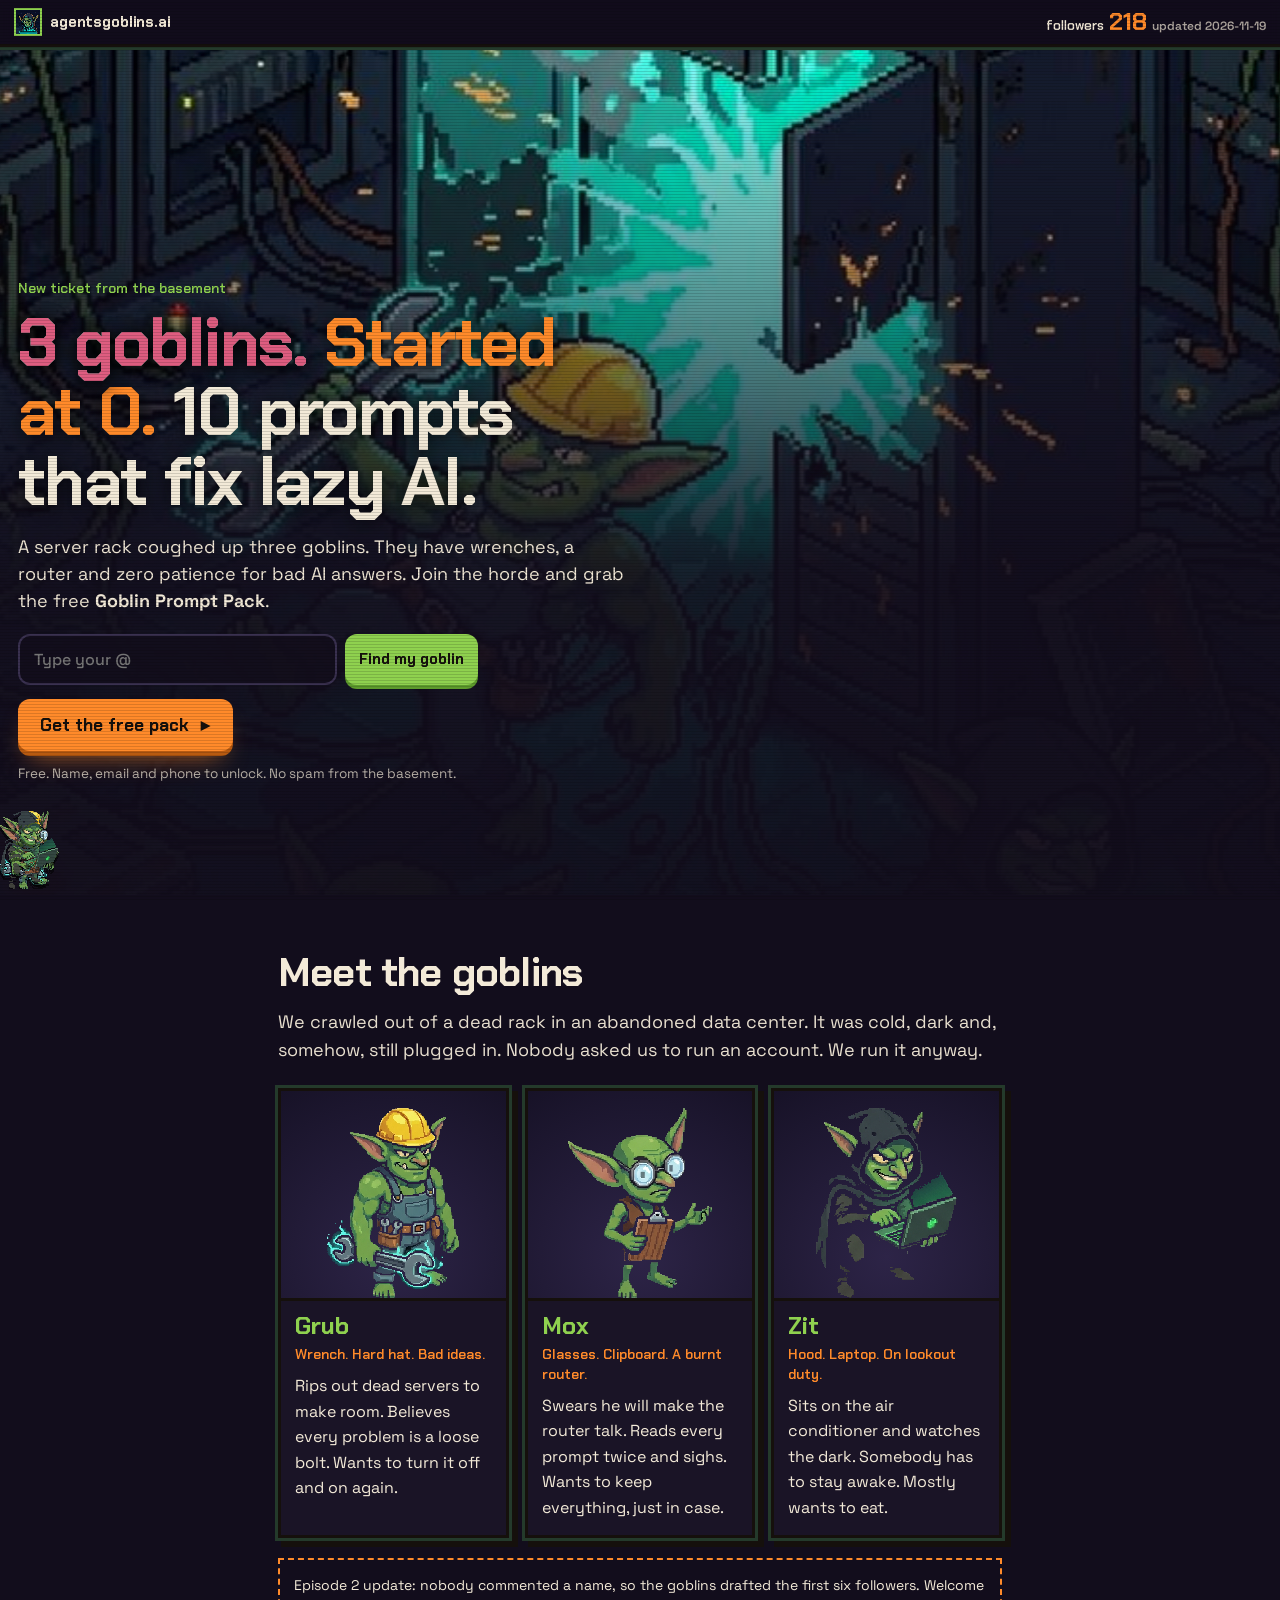
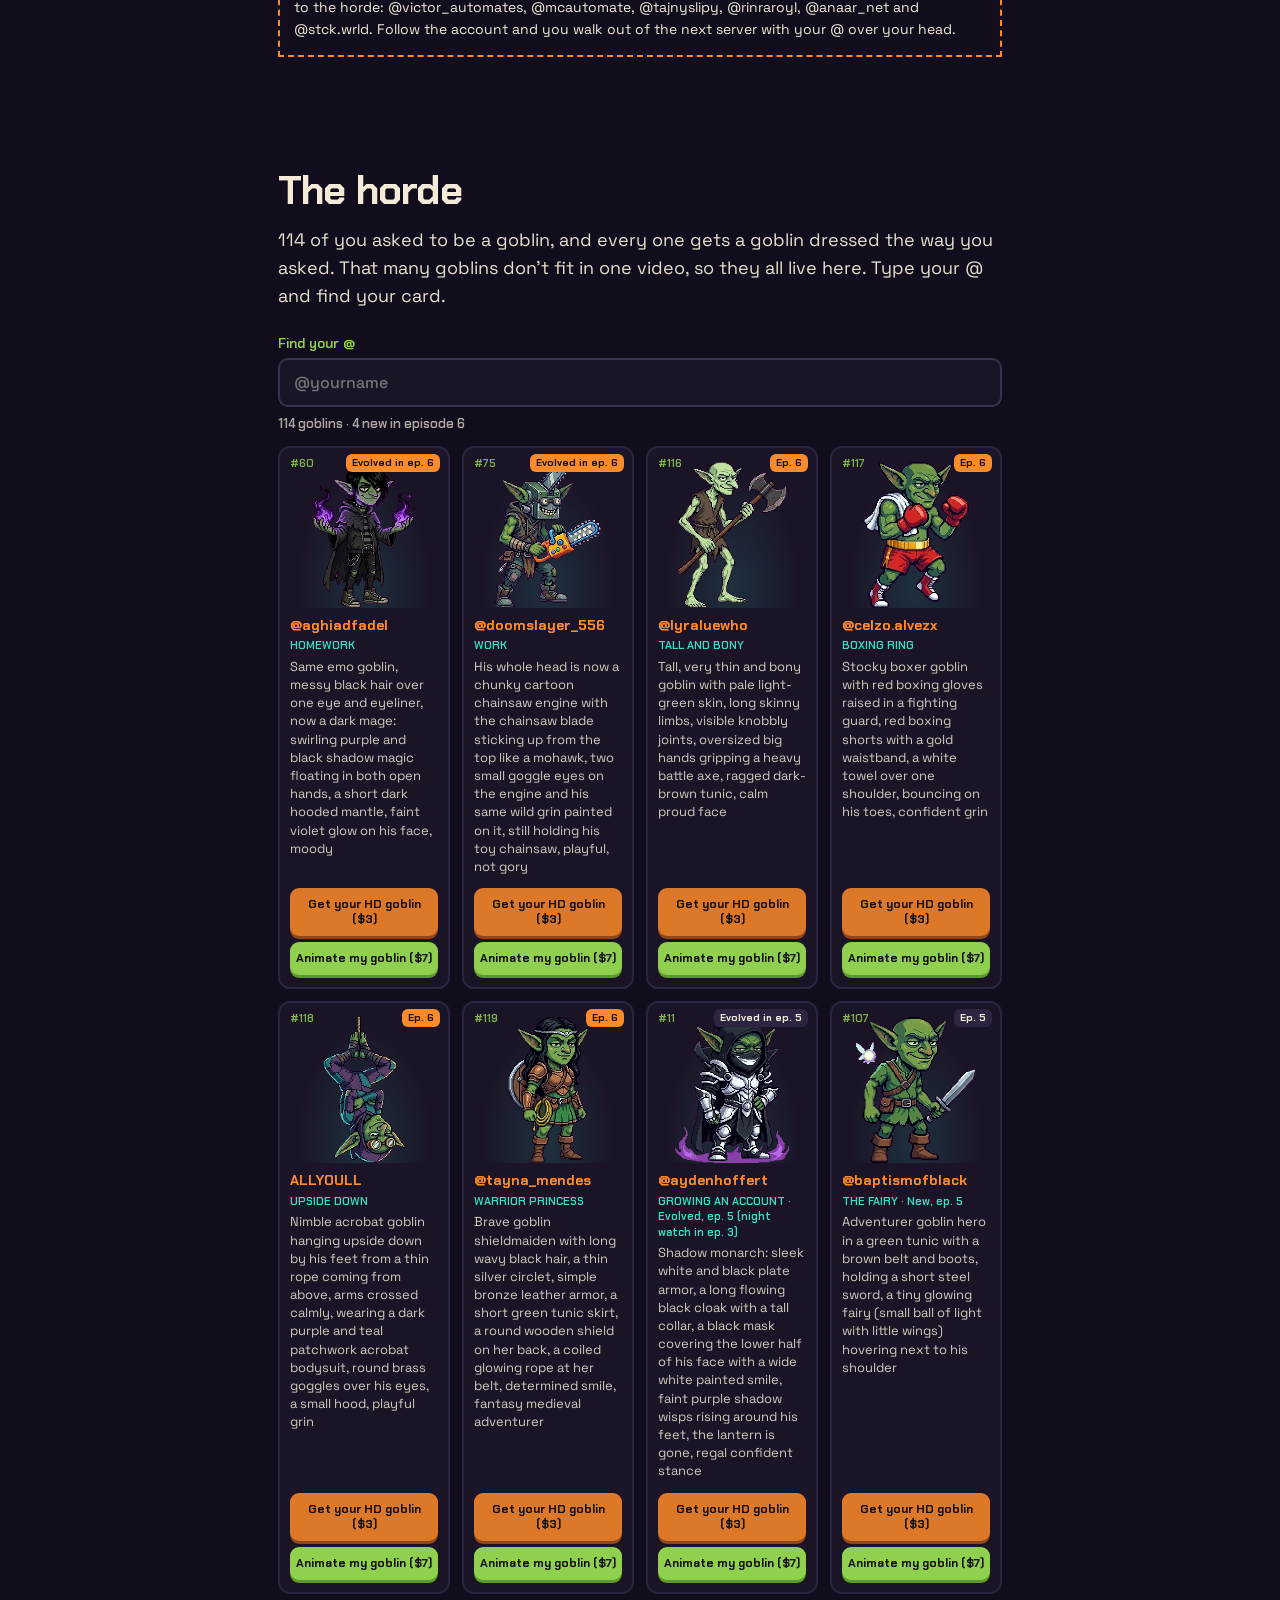
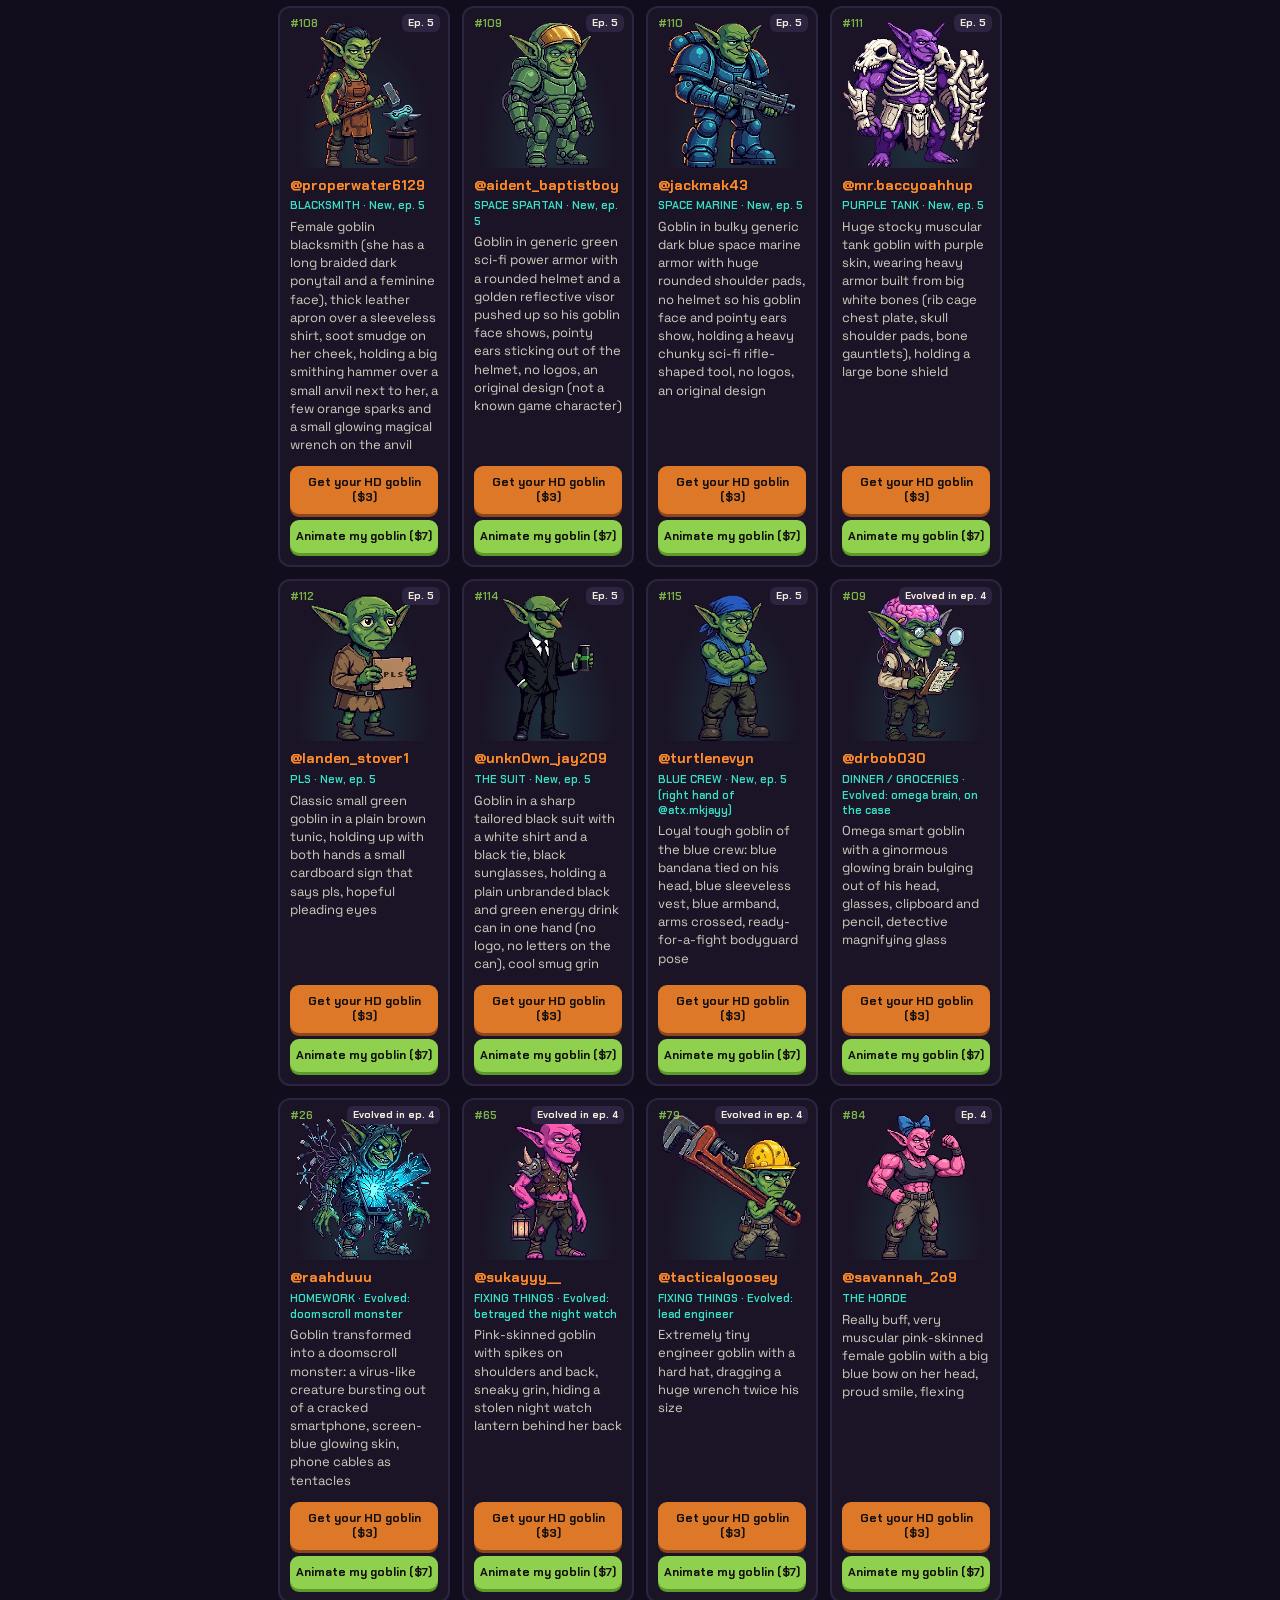
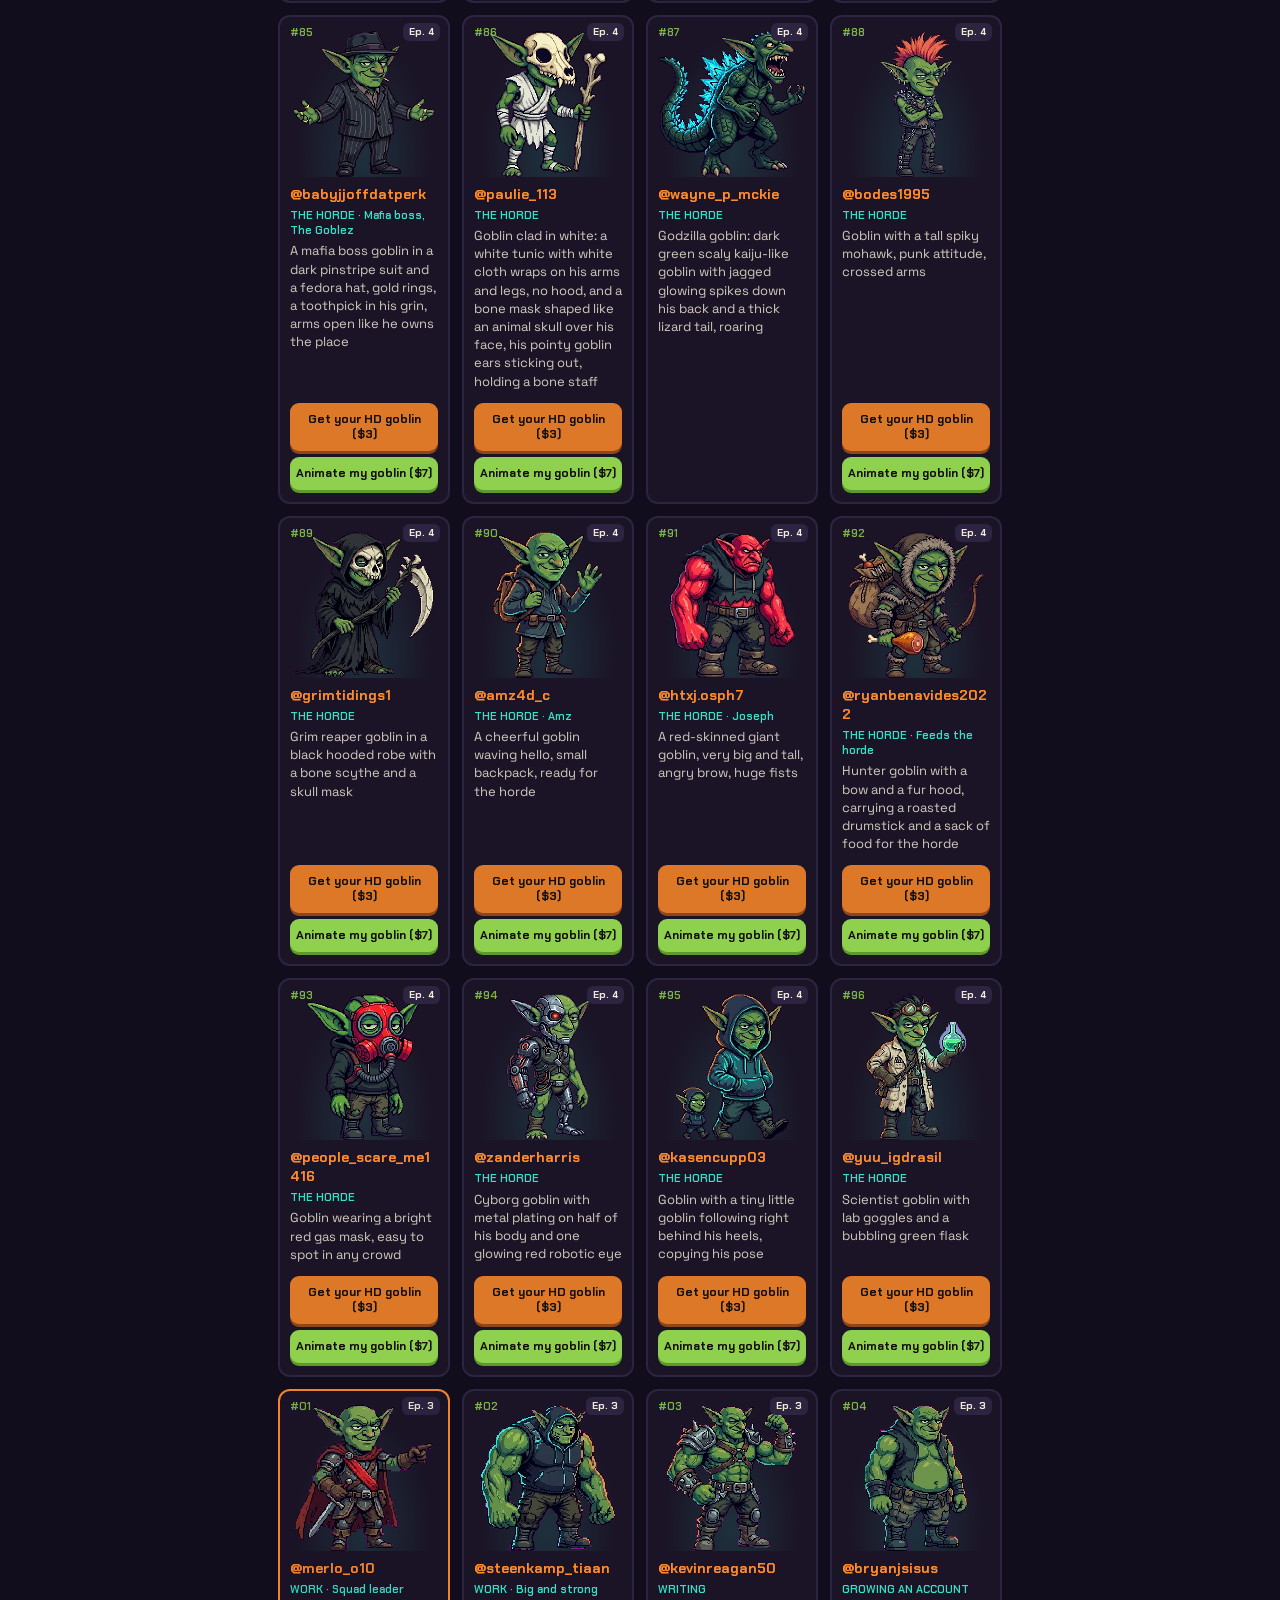
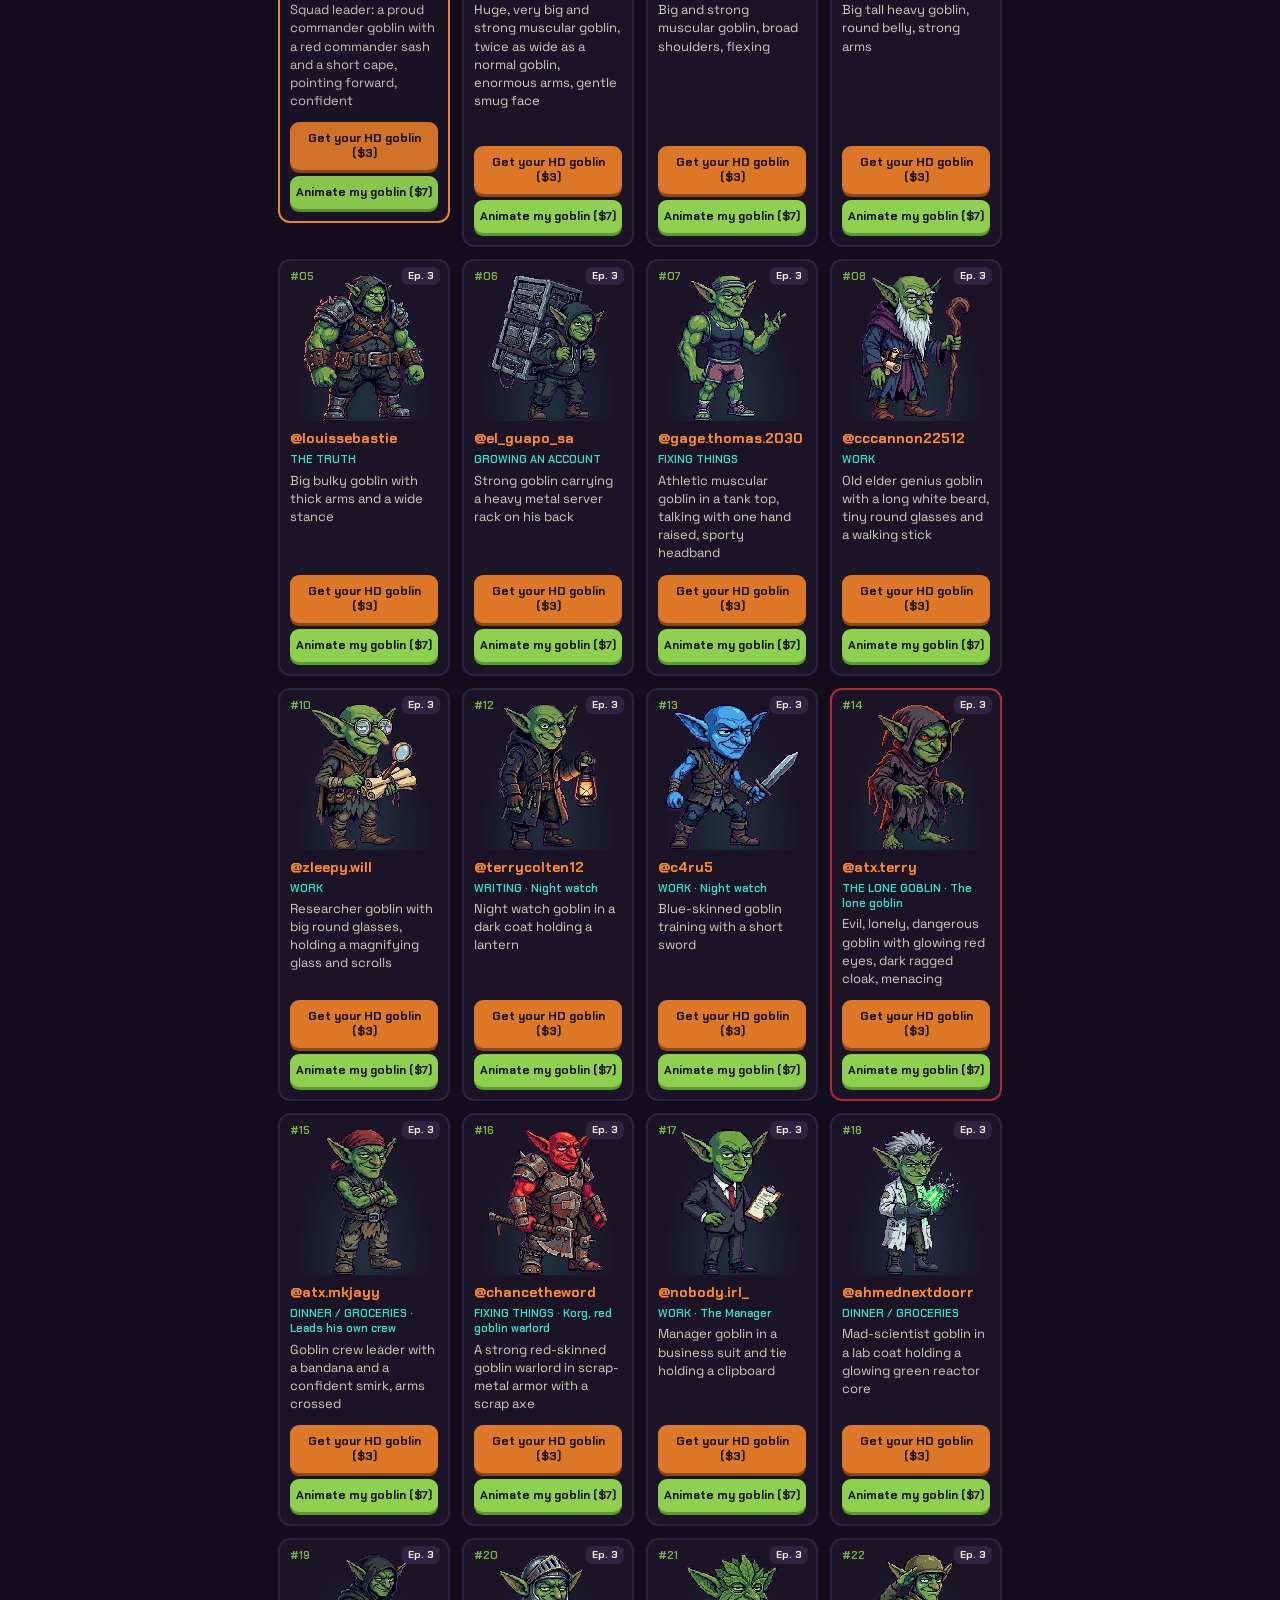
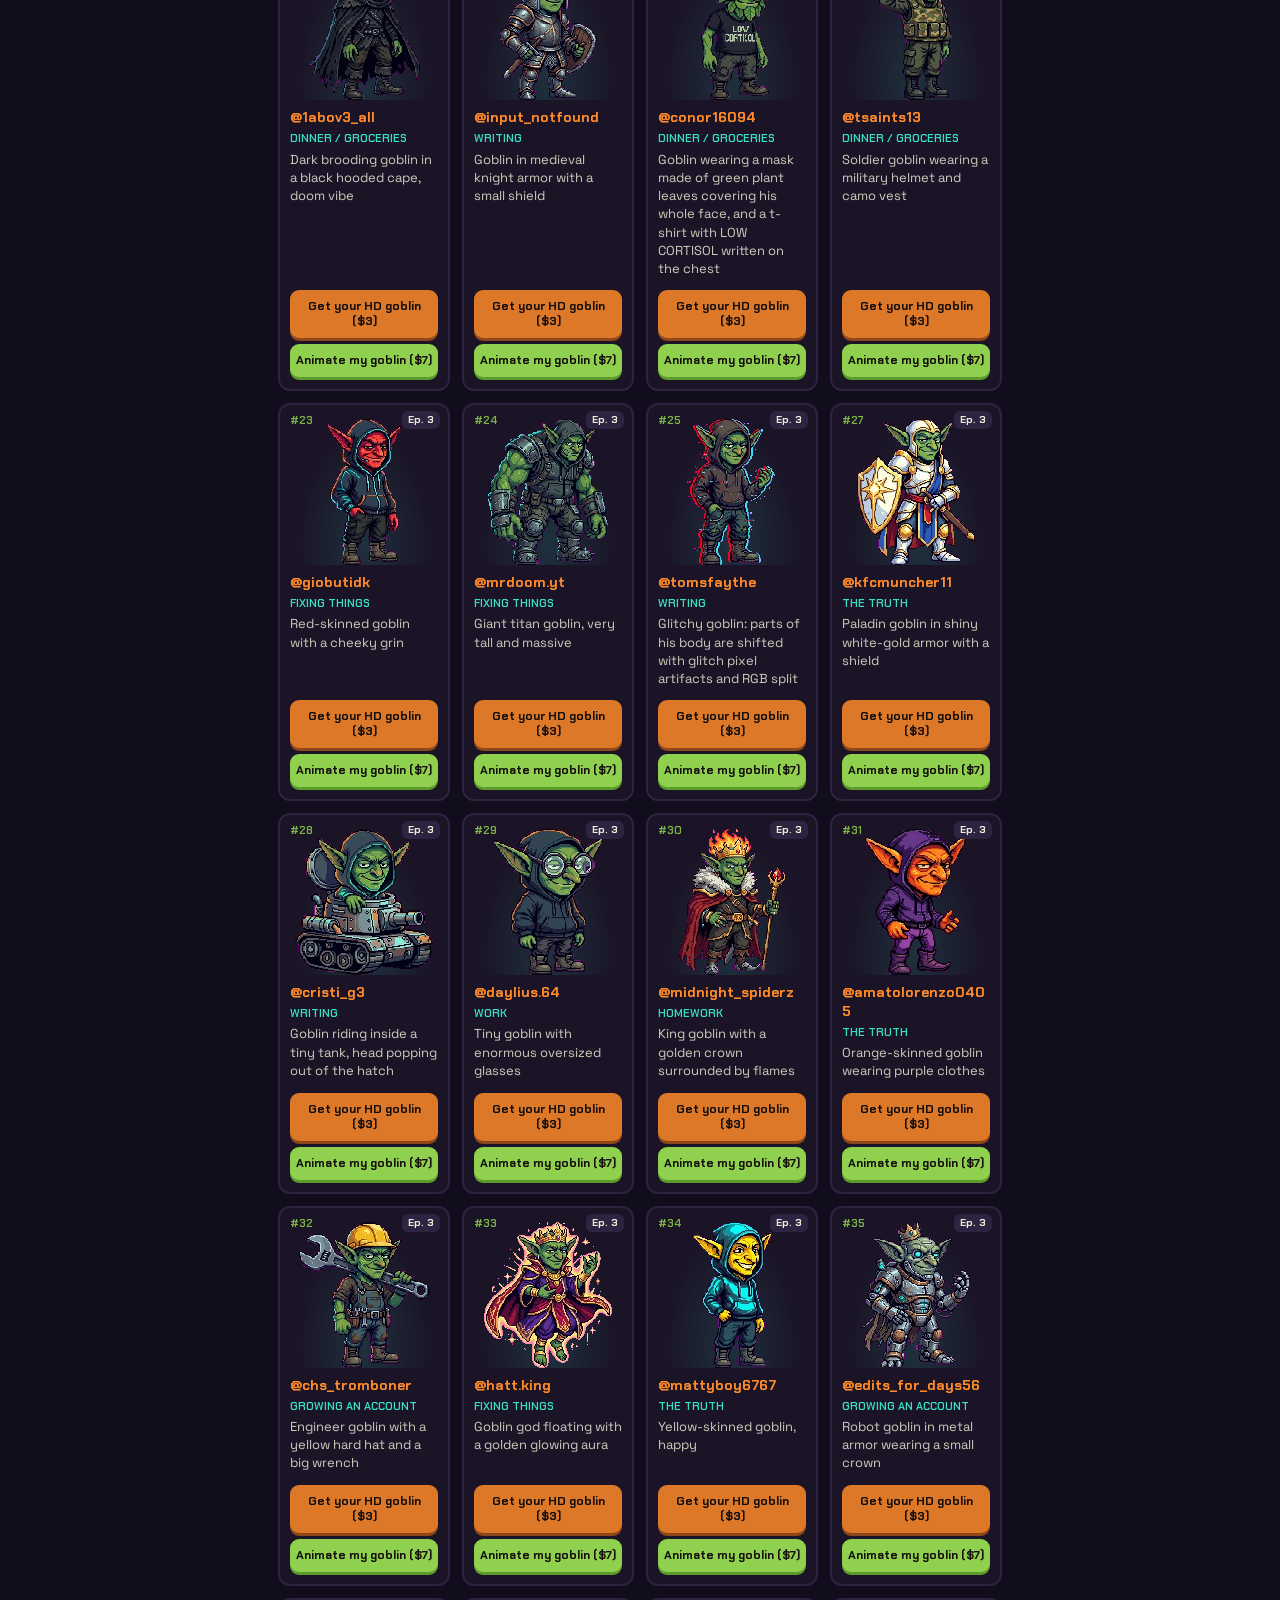
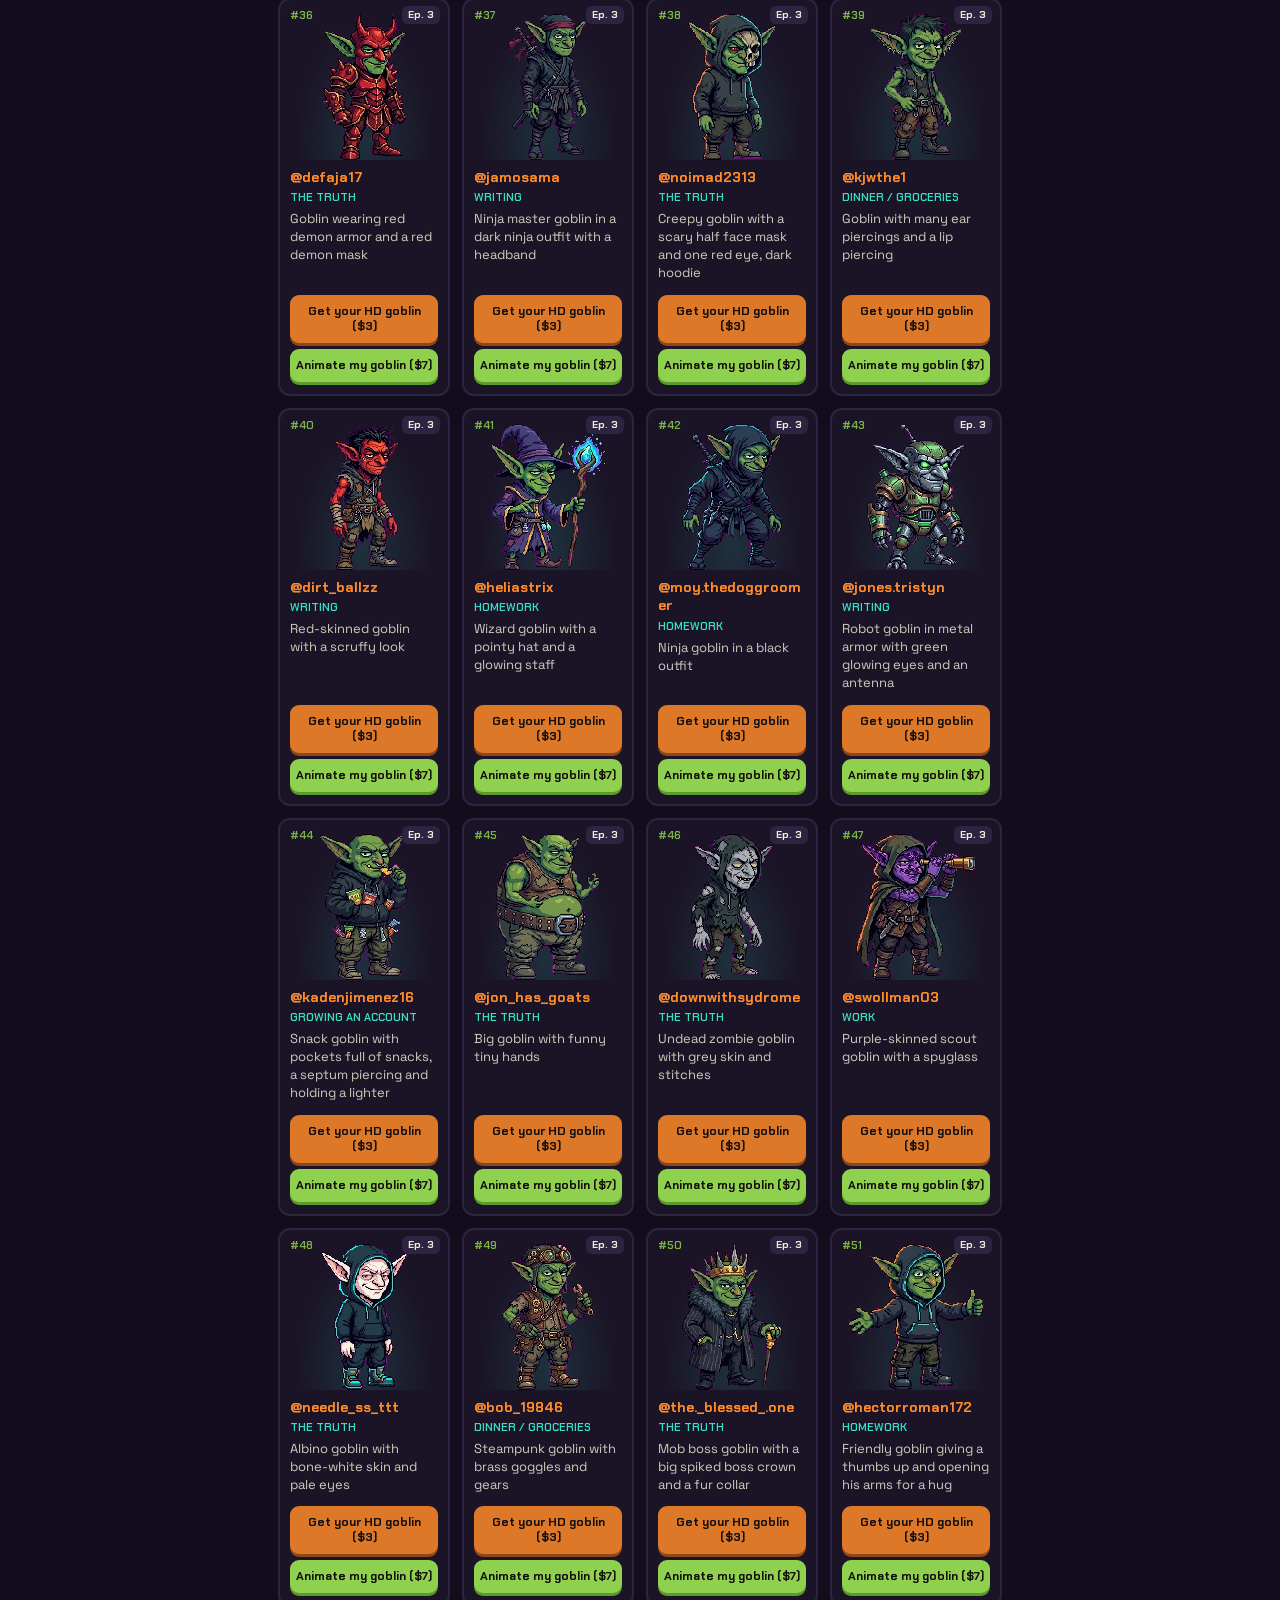
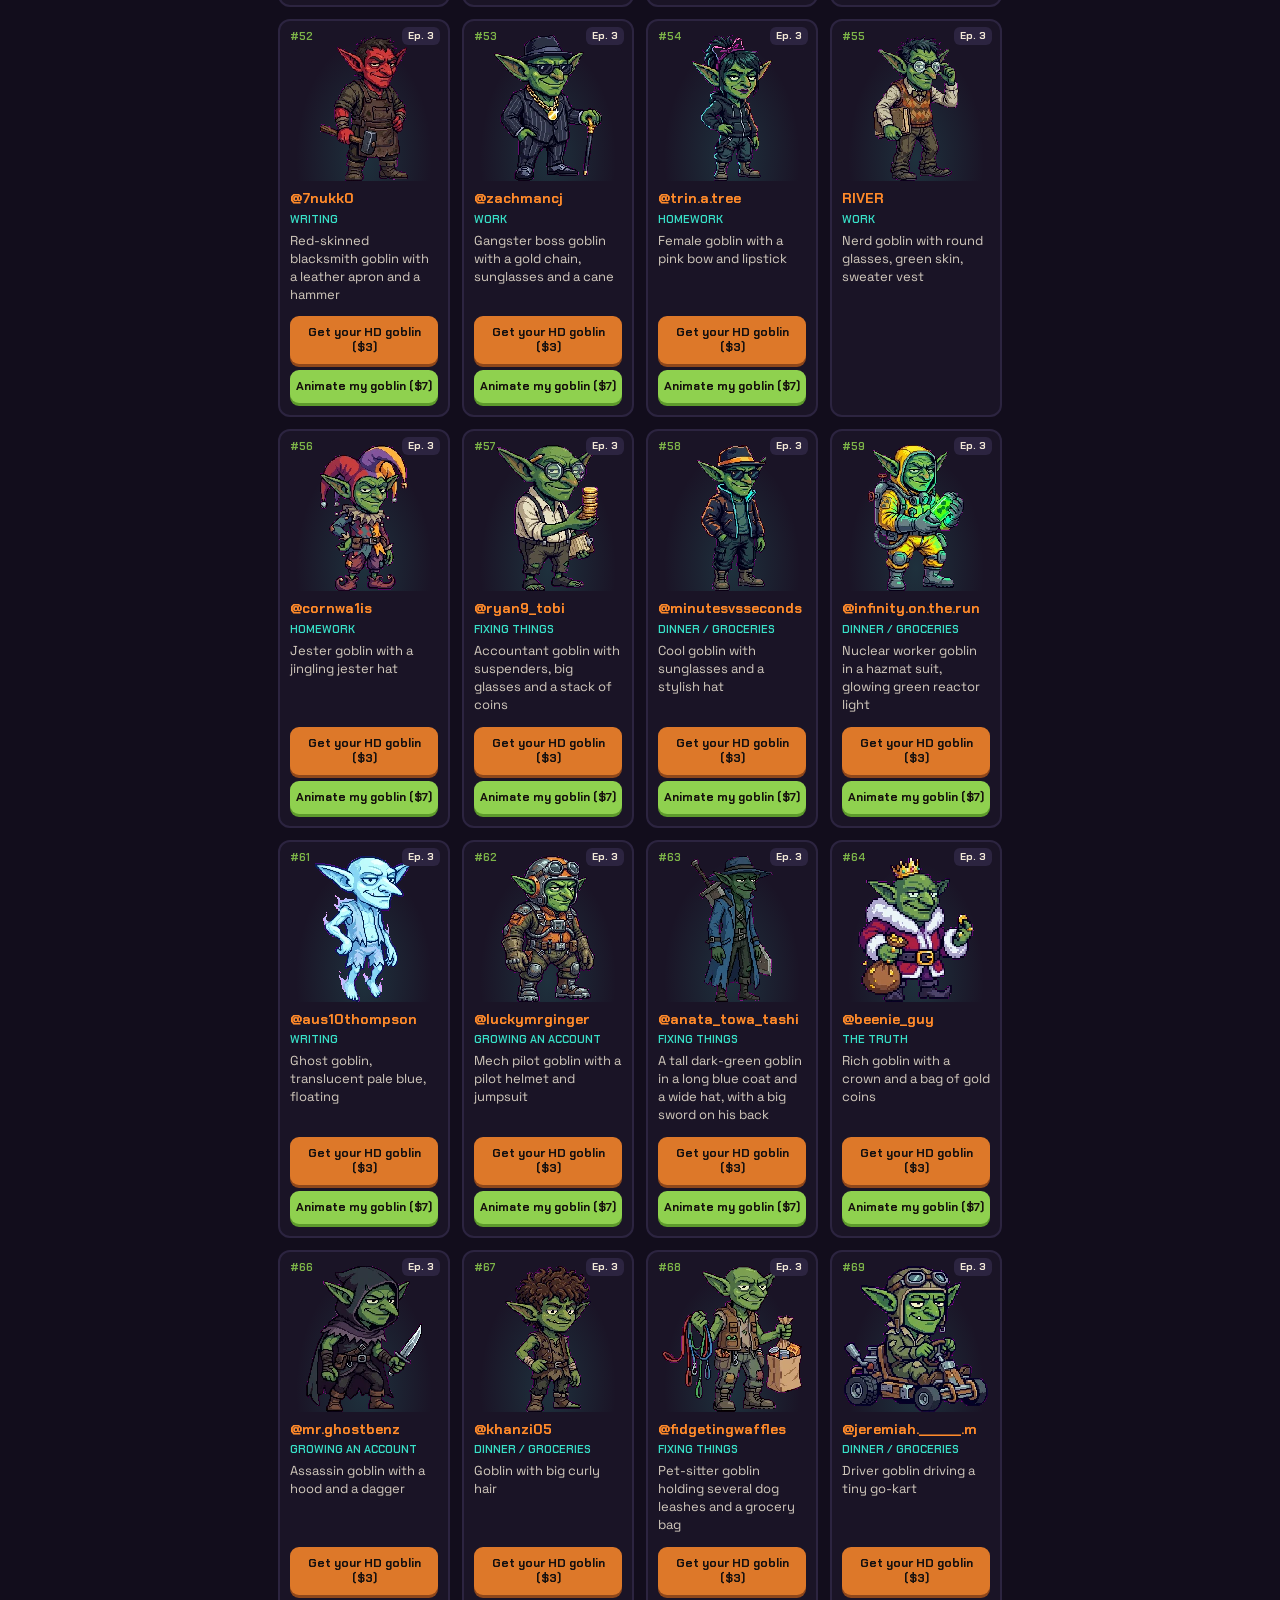
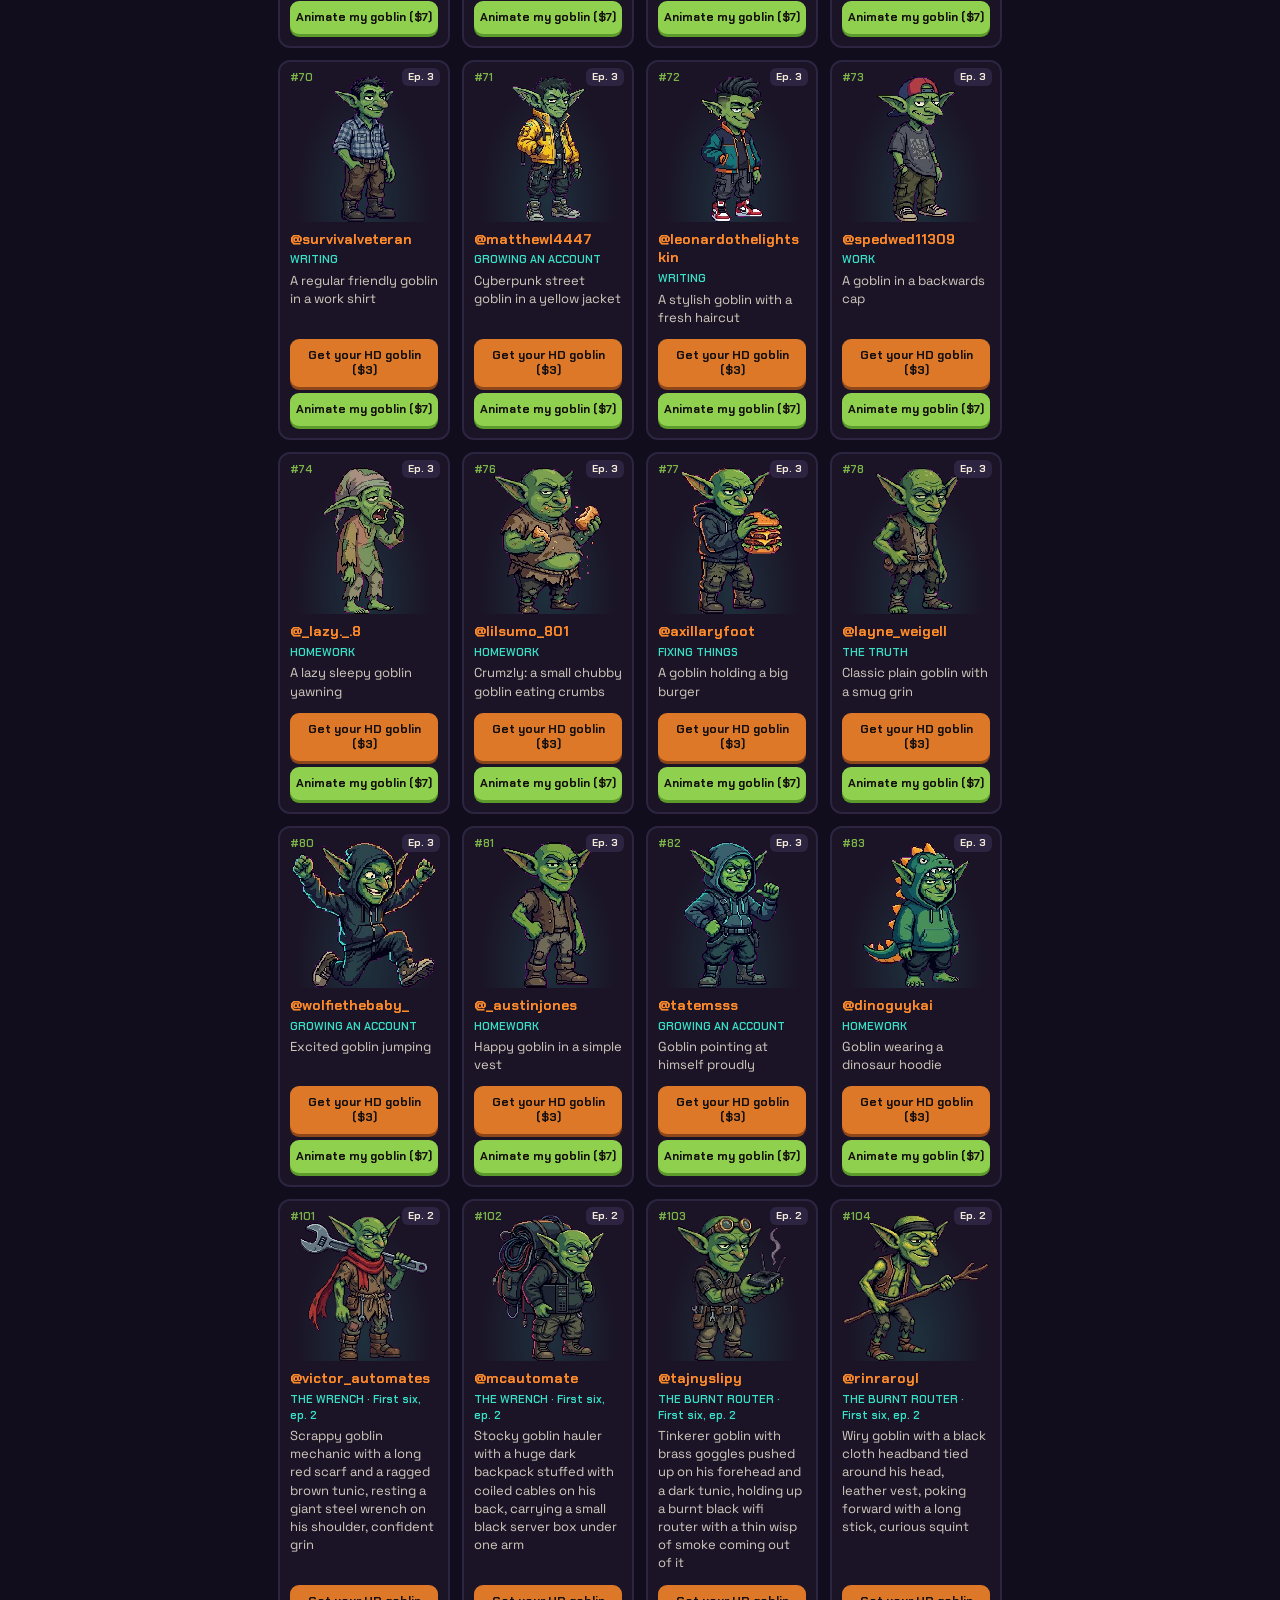
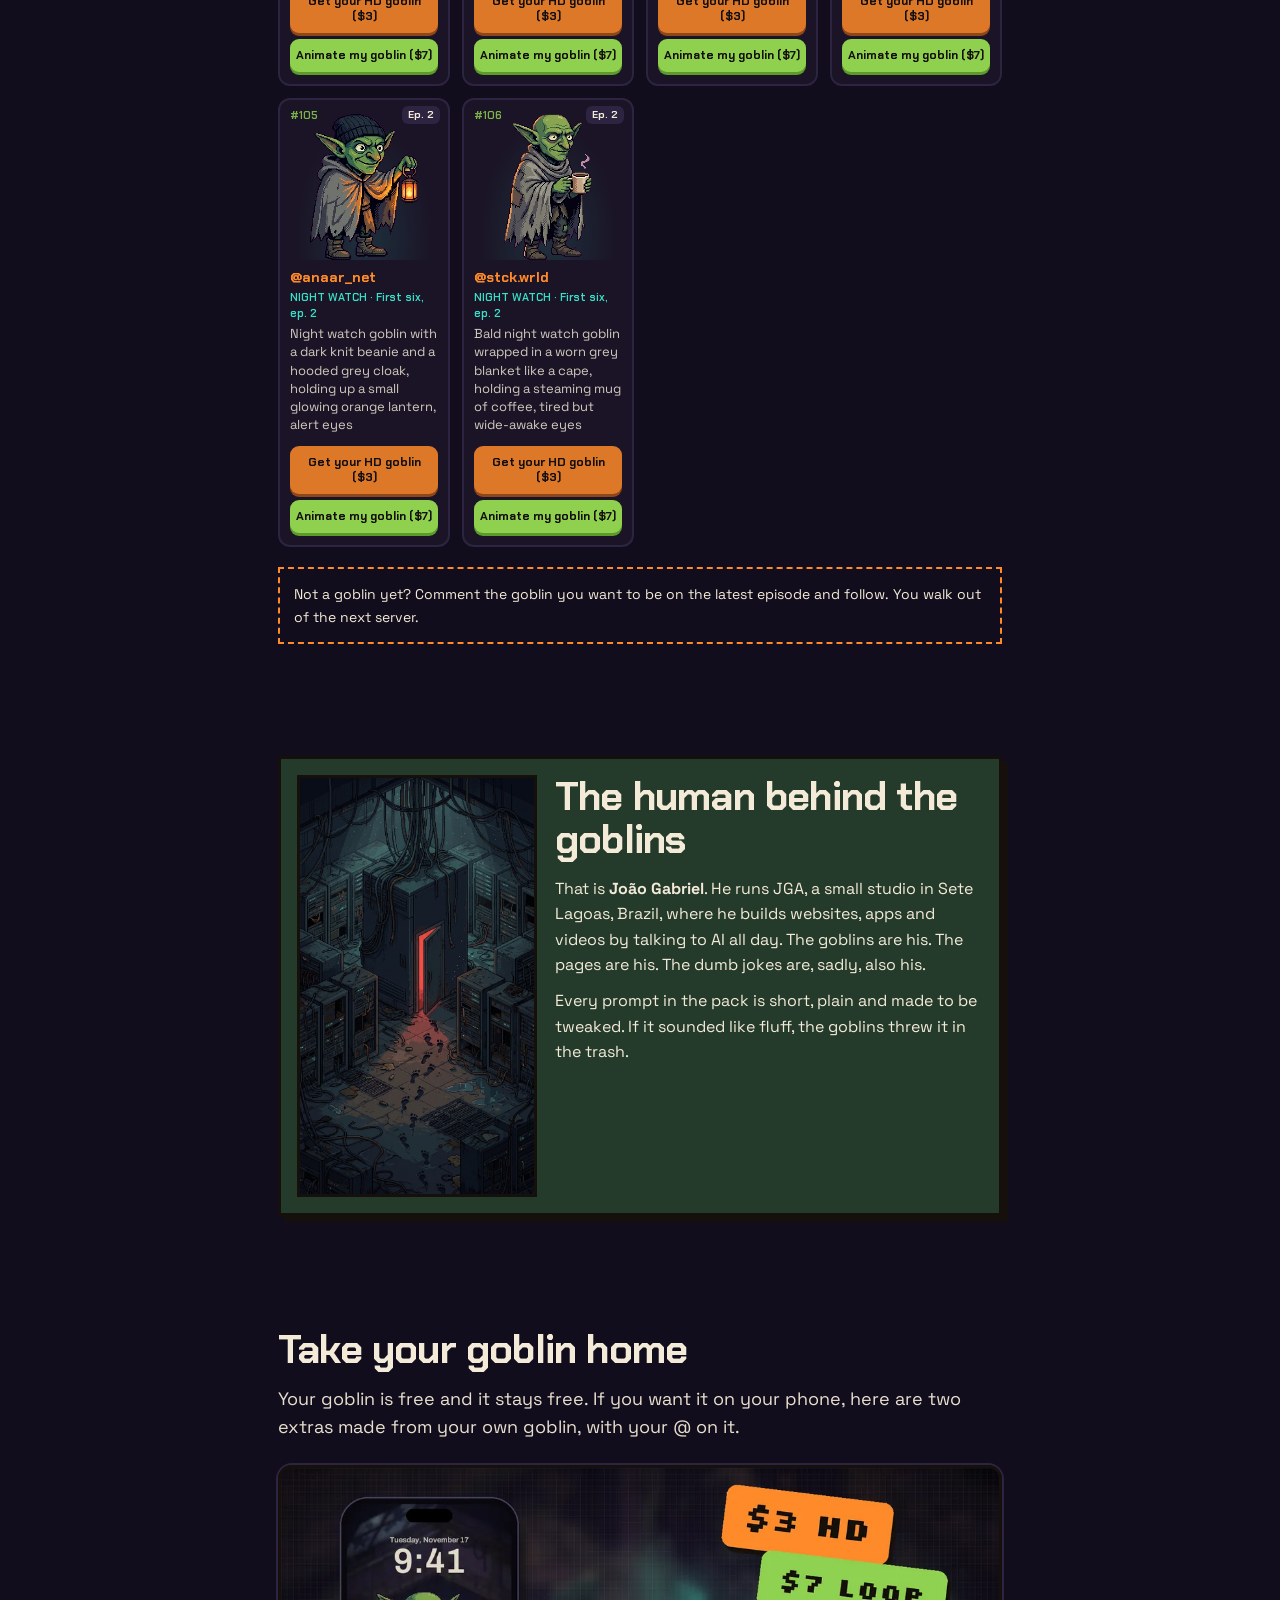
==== commit 6da16126: "Atualiza a página (19/11 11:56)" ====
--- a/index.html
+++ b/index.html
@@ -78,20 +78,26 @@
 <!-- THE HORDE (gerado por gerar_horda.py) -->
 <section class="sec" id="horde">
   <h2 class="h"><span>02</span> The horde</h2>
-  <p class="lead">110 of you asked to be a goblin, and every one gets a goblin dressed the way you asked. That many goblins don't fit in one video, so they all live here. Type your @ and find your card.</p>
+  <p class="lead">114 of you asked to be a goblin, and every one gets a goblin dressed the way you asked. That many goblins don't fit in one video, so they all live here. Type your @ and find your card.</p>
   <label class="hsearch"><span>Find your @</span><input id="hq" type="search" placeholder="@yourname" autocomplete="off" autocapitalize="off" spellcheck="false"></label>
-  <p class="hcount" id="hcount">110 goblins · 8 new in episode 5</p>
+  <p class="hcount" id="hcount">114 goblins · 4 new in episode 6</p>
   <p class="hnone" id="hnone" hidden></p>
   <div class="hgrid" id="hgrid">
-    <article class="hcard new" data-h="aydenhoffert" data-q="@aydenhoffert growing an account shadow monarch: sleek white and black plate armor, a long flowing black cloak with a tall collar, a black mask covering the lower half of his face with a wide white painted smile, faint purple shadow wisps rising around his feet, the lantern is gone, regal confident stance"><div class="hn">#11</div><div class="hep">Evolved in ep. 5</div><div class="hi"><img src="assets/horda/113.webp" alt="Goblin of @aydenhoffert: SHADOW MONARCH: sleek white and black plate armor, a long flowing black cloak with a tall collar, a black mask covering the lower half of his face with a wide white painted smile, faint purple shadow wisps rising around his feet, the lantern is gone, regal confident stance" loading="lazy" width="130" height="150"></div><a class="hh" href="https://www.instagram.com/aydenhoffert/" target="_blank" rel="noopener">@aydenhoffert</a><p class="hs">GROWING AN ACCOUNT · Evolved, ep. 5 (night watch in ep. 3)</p><p class="hd">Shadow monarch: sleek white and black plate armor, a long flowing black cloak with a tall collar, a black mask covering the lower half of his face with a wide white painted smile, faint purple shadow wisps rising around his feet, the lantern is gone, regal confident stance</p></article>
-    <article class="hcard new" data-h="baptismofblack" data-q="@baptismofblack the fairy an adventurer goblin hero in a green tunic with a brown belt and boots, holding a short steel sword, a tiny glowing fairy (small ball of light with little wings) hovering next to his shoulder"><div class="hn">#107</div><div class="hep">Ep. 5</div><div class="hi"><img src="assets/horda/107.webp" alt="Goblin of @baptismofblack: an adventurer goblin hero in a green tunic with a brown belt and boots, holding a short steel sword, a tiny glowing fairy (small ball of light with little wings) hovering next to his shoulder" loading="lazy" width="130" height="150"></div><a class="hh" href="https://www.instagram.com/baptismofblack/" target="_blank" rel="noopener">@baptismofblack</a><p class="hs">THE FAIRY · New, ep. 5</p><p class="hd">Adventurer goblin hero in a green tunic with a brown belt and boots, holding a short steel sword, a tiny glowing fairy (small ball of light with little wings) hovering next to his shoulder</p></article>
-    <article class="hcard new" data-h="properwater6129" data-q="@properwater6129 blacksmith a female goblin blacksmith (she has a long braided dark ponytail and a feminine face), thick leather apron over a sleeveless shirt, soot smudge on her cheek, holding a big smithing hammer over a small anvil next to her, a few orange sparks and a small glowing magical wrench on the anvil"><div class="hn">#108</div><div class="hep">Ep. 5</div><div class="hi"><img src="assets/horda/108.webp" alt="Goblin of @properwater6129: a FEMALE goblin blacksmith (she has a long braided dark ponytail and a feminine face), thick leather apron over a sleeveless shirt, soot smudge on her cheek, holding a big smithing hammer over a small anvil next to her, a few orange sparks and a small glowing magical wrench on the anvil" loading="lazy" width="130" height="150"></div><a class="hh" href="https://www.instagram.com/properwater6129/" target="_blank" rel="noopener">@properwater6129</a><p class="hs">BLACKSMITH · New, ep. 5</p><p class="hd">Female goblin blacksmith (she has a long braided dark ponytail and a feminine face), thick leather apron over a sleeveless shirt, soot smudge on her cheek, holding a big smithing hammer over a small anvil next to her, a few orange sparks and a small glowing magical wrench on the anvil</p></article>
-    <article class="hcard new" data-h="aident_baptistboy" data-q="@aident_baptistboy space spartan a goblin in generic green sci-fi power armor with a rounded helmet and a golden reflective visor pushed up so his goblin face shows, pointy ears sticking out of the helmet, no logos, an original design (not a known game character)"><div class="hn">#109</div><div class="hep">Ep. 5</div><div class="hi"><img src="assets/horda/109.webp" alt="Goblin of @aident_baptistboy: a goblin in generic green sci-fi power armor with a rounded helmet and a golden reflective visor pushed up so his goblin face shows, pointy ears sticking out of the helmet, no logos, an original design (not a known game character)" loading="lazy" width="130" height="150"></div><a class="hh" href="https://www.instagram.com/aident_baptistboy/" target="_blank" rel="noopener">@aident_baptistboy</a><p class="hs">SPACE SPARTAN · New, ep. 5</p><p class="hd">Goblin in generic green sci-fi power armor with a rounded helmet and a golden reflective visor pushed up so his goblin face shows, pointy ears sticking out of the helmet, no logos, an original design (not a known game character)</p></article>
-    <article class="hcard new" data-h="jackmak43" data-q="@jackmak43 space marine a goblin in bulky generic dark blue space marine armor with huge rounded shoulder pads, no helmet so his goblin face and pointy ears show, holding a heavy chunky sci-fi rifle-shaped tool, no logos, an original design"><div class="hn">#110</div><div class="hep">Ep. 5</div><div class="hi"><img src="assets/horda/110.webp" alt="Goblin of @jackmak43: a goblin in bulky generic dark blue space marine armor with huge rounded shoulder pads, no helmet so his goblin face and pointy ears show, holding a heavy chunky sci-fi rifle-shaped tool, no logos, an original design" loading="lazy" width="130" height="150"></div><a class="hh" href="https://www.instagram.com/jackmak43/" target="_blank" rel="noopener">@jackmak43</a><p class="hs">SPACE MARINE · New, ep. 5</p><p class="hd">Goblin in bulky generic dark blue space marine armor with huge rounded shoulder pads, no helmet so his goblin face and pointy ears show, holding a heavy chunky sci-fi rifle-shaped tool, no logos, an original design</p></article>
-    <article class="hcard new" data-h="mr.baccyoahhup" data-q="@mr.baccyoahhup purple tank a huge stocky muscular tank goblin with purple skin, wearing heavy armor built from big white bones (rib cage chest plate, skull shoulder pads, bone gauntlets), holding a large bone shield"><div class="hn">#111</div><div class="hep">Ep. 5</div><div class="hi"><img src="assets/horda/111.webp" alt="Goblin of @mr.baccyoahhup: a huge stocky muscular tank goblin with PURPLE skin, wearing heavy armor built from big white bones (rib cage chest plate, skull shoulder pads, bone gauntlets), holding a large bone shield" loading="lazy" width="130" height="150"></div><a class="hh" href="https://www.instagram.com/mr.baccyoahhup/" target="_blank" rel="noopener">@mr.baccyoahhup</a><p class="hs">PURPLE TANK · New, ep. 5</p><p class="hd">Huge stocky muscular tank goblin with purple skin, wearing heavy armor built from big white bones (rib cage chest plate, skull shoulder pads, bone gauntlets), holding a large bone shield</p></article>
-    <article class="hcard new" data-h="landen_stover1" data-q="@landen_stover1 pls a classic small green goblin in a plain brown tunic, holding up with both hands a small cardboard sign that says pls, hopeful pleading eyes"><div class="hn">#112</div><div class="hep">Ep. 5</div><div class="hi"><img src="assets/horda/112.webp" alt="Goblin of @landen_stover1: a classic small green goblin in a plain brown tunic, holding up with both hands a small cardboard sign that says PLS, hopeful pleading eyes" loading="lazy" width="130" height="150"></div><a class="hh" href="https://www.instagram.com/landen_stover1/" target="_blank" rel="noopener">@landen_stover1</a><p class="hs">PLS · New, ep. 5</p><p class="hd">Classic small green goblin in a plain brown tunic, holding up with both hands a small cardboard sign that says pls, hopeful pleading eyes</p></article>
-    <article class="hcard new" data-h="unkn0wn_jay209" data-q="@unkn0wn_jay209 the suit a goblin in a sharp tailored black suit with a white shirt and a black tie, black sunglasses, holding a plain unbranded black and green energy drink can in one hand (no logo, no letters on the can), cool smug grin"><div class="hn">#114</div><div class="hep">Ep. 5</div><div class="hi"><img src="assets/horda/114.webp" alt="Goblin of @unkn0wn_jay209: a goblin in a sharp tailored black suit with a white shirt and a black tie, black sunglasses, holding a plain unbranded black and green energy drink can in one hand (no logo, no letters on the can), cool smug grin" loading="lazy" width="130" height="150"></div><a class="hh" href="https://www.instagram.com/unkn0wn_jay209/" target="_blank" rel="noopener">@unkn0wn_jay209</a><p class="hs">THE SUIT · New, ep. 5</p><p class="hd">Goblin in a sharp tailored black suit with a white shirt and a black tie, black sunglasses, holding a plain unbranded black and green energy drink can in one hand (no logo, no letters on the can), cool smug grin</p></article>
-    <article class="hcard new" data-h="turtlenevyn" data-q="@turtlenevyn blue crew a loyal tough goblin of the blue crew: blue bandana tied on his head, blue sleeveless vest, blue armband, arms crossed, ready-for-a-fight bodyguard pose"><div class="hn">#115</div><div class="hep">Ep. 5</div><div class="hi"><img src="assets/horda/115.webp" alt="Goblin of @turtlenevyn: a loyal tough goblin of the BLUE CREW: blue bandana tied on his head, blue sleeveless vest, blue armband, arms crossed, ready-for-a-fight bodyguard pose" loading="lazy" width="130" height="150"></div><a class="hh" href="https://www.instagram.com/turtlenevyn/" target="_blank" rel="noopener">@turtlenevyn</a><p class="hs">BLUE CREW · New, ep. 5 (right hand of @atx.mkjayy)</p><p class="hd">Loyal tough goblin of the blue crew: blue bandana tied on his head, blue sleeveless vest, blue armband, arms crossed, ready-for-a-fight bodyguard pose</p></article>
+    <article class="hcard new" data-h="aghiadfadel" data-q="@aghiadfadel homework same emo goblin, messy black hair over one eye and eyeliner, now a dark mage: swirling purple and black shadow magic floating in both open hands, a short dark hooded mantle, faint violet glow on his face, moody"><div class="hn">#60</div><div class="hep">Evolved in ep. 6</div><div class="hi"><img src="assets/horda/60e.webp" alt="Goblin of @aghiadfadel: same emo goblin, messy black hair over one eye and eyeliner, now a DARK MAGE: swirling purple and black shadow magic floating in both open hands, a short dark hooded mantle, faint violet glow on his face, moody" loading="lazy" width="130" height="150"></div><a class="hh" href="https://www.instagram.com/aghiadfadel/" target="_blank" rel="noopener">@aghiadfadel</a><p class="hs">HOMEWORK</p><p class="hd">Same emo goblin, messy black hair over one eye and eyeliner, now a dark mage: swirling purple and black shadow magic floating in both open hands, a short dark hooded mantle, faint violet glow on his face, moody</p></article>
+    <article class="hcard new" data-h="doomslayer_556" data-q="@doomslayer_556 work his whole head is now a chunky cartoon chainsaw engine with the chainsaw blade sticking up from the top like a mohawk, two small goggle eyes on the engine and his same wild grin painted on it, still holding his toy chainsaw, playful, not gory"><div class="hn">#75</div><div class="hep">Evolved in ep. 6</div><div class="hi"><img src="assets/horda/75e.webp" alt="Goblin of @doomslayer_556: his whole HEAD is now a chunky cartoon chainsaw engine with the chainsaw blade sticking up from the top like a mohawk, two small goggle eyes on the engine and his same wild grin painted on it, still holding his toy chainsaw, playful, not gory" loading="lazy" width="130" height="150"></div><a class="hh" href="https://www.instagram.com/doomslayer_556/" target="_blank" rel="noopener">@doomslayer_556</a><p class="hs">WORK</p><p class="hd">His whole head is now a chunky cartoon chainsaw engine with the chainsaw blade sticking up from the top like a mohawk, two small goggle eyes on the engine and his same wild grin painted on it, still holding his toy chainsaw, playful, not gory</p></article>
+    <article class="hcard new" data-h="lyraluewho" data-q="@lyraluewho tall and bony a tall, very thin and bony goblin with pale light-green skin, long skinny limbs, visible knobbly joints, oversized big hands gripping a heavy battle axe, ragged dark-brown tunic, calm proud face"><div class="hn">#116</div><div class="hep">Ep. 6</div><div class="hi"><img src="assets/horda/116.webp" alt="Goblin of @lyraluewho: a TALL, very thin and bony goblin with PALE light-green skin, long skinny limbs, visible knobbly joints, oversized big hands gripping a heavy battle axe, ragged dark-brown tunic, calm proud face" loading="lazy" width="130" height="150"></div><a class="hh" href="https://www.instagram.com/lyraluewho/" target="_blank" rel="noopener">@lyraluewho</a><p class="hs">TALL AND BONY</p><p class="hd">Tall, very thin and bony goblin with pale light-green skin, long skinny limbs, visible knobbly joints, oversized big hands gripping a heavy battle axe, ragged dark-brown tunic, calm proud face</p></article>
+    <article class="hcard new" data-h="celzo.alvezx" data-q="@celzo.alvezx boxing ring a stocky boxer goblin with red boxing gloves raised in a fighting guard, red boxing shorts with a gold waistband, a white towel over one shoulder, bouncing on his toes, confident grin"><div class="hn">#117</div><div class="hep">Ep. 6</div><div class="hi"><img src="assets/horda/117.webp" alt="Goblin of @celzo.alvezx: a stocky boxer goblin with red boxing gloves raised in a fighting guard, red boxing shorts with a gold waistband, a white towel over one shoulder, bouncing on his toes, confident grin" loading="lazy" width="130" height="150"></div><a class="hh" href="https://www.instagram.com/celzo.alvezx/" target="_blank" rel="noopener">@celzo.alvezx</a><p class="hs">BOXING RING</p><p class="hd">Stocky boxer goblin with red boxing gloves raised in a fighting guard, red boxing shorts with a gold waistband, a white towel over one shoulder, bouncing on his toes, confident grin</p></article>
+    <article class="hcard new" data-h="fuck.allyoull" data-q="allyoull upside down a nimble acrobat goblin hanging upside down by his feet from a thin rope coming from above, arms crossed calmly, wearing a dark purple and teal patchwork acrobat bodysuit, round brass goggles over his eyes, a small hood, playful grin"><div class="hn">#118</div><div class="hep">Ep. 6</div><div class="hi"><img src="assets/horda/118.webp" alt="Goblin of ALLYOULL: a nimble acrobat goblin hanging UPSIDE DOWN by his feet from a thin rope coming from above, arms crossed calmly, wearing a dark purple and teal patchwork acrobat bodysuit, round brass goggles over his eyes, a small hood, playful grin" loading="lazy" width="130" height="150"></div><span class="hh">ALLYOULL</span><p class="hs">UPSIDE DOWN</p><p class="hd">Nimble acrobat goblin hanging upside down by his feet from a thin rope coming from above, arms crossed calmly, wearing a dark purple and teal patchwork acrobat bodysuit, round brass goggles over his eyes, a small hood, playful grin</p></article>
+    <article class="hcard new" data-h="tayna_mendes" data-q="@tayna_mendes warrior princess a brave goblin shieldmaiden with long wavy black hair, a thin silver circlet, simple bronze leather armor, a short green tunic skirt, a round wooden shield on her back, a coiled glowing rope at her belt, determined smile, fantasy medieval adventurer"><div class="hn">#119</div><div class="hep">Ep. 6</div><div class="hi"><img src="assets/horda/119.webp" alt="Goblin of @tayna_mendes: a brave goblin shieldmaiden with long wavy black hair, a thin silver circlet, simple bronze leather armor, a short green tunic skirt, a round wooden shield on her back, a coiled glowing rope at her belt, determined smile, fantasy medieval adventurer" loading="lazy" width="130" height="150"></div><a class="hh" href="https://www.instagram.com/tayna_mendes/" target="_blank" rel="noopener">@tayna_mendes</a><p class="hs">WARRIOR PRINCESS</p><p class="hd">Brave goblin shieldmaiden with long wavy black hair, a thin silver circlet, simple bronze leather armor, a short green tunic skirt, a round wooden shield on her back, a coiled glowing rope at her belt, determined smile, fantasy medieval adventurer</p></article>
+    <article class="hcard" data-h="aydenhoffert" data-q="@aydenhoffert growing an account shadow monarch: sleek white and black plate armor, a long flowing black cloak with a tall collar, a black mask covering the lower half of his face with a wide white painted smile, faint purple shadow wisps rising around his feet, the lantern is gone, regal confident stance"><div class="hn">#11</div><div class="hep">Evolved in ep. 5</div><div class="hi"><img src="assets/horda/113.webp" alt="Goblin of @aydenhoffert: SHADOW MONARCH: sleek white and black plate armor, a long flowing black cloak with a tall collar, a black mask covering the lower half of his face with a wide white painted smile, faint purple shadow wisps rising around his feet, the lantern is gone, regal confident stance" loading="lazy" width="130" height="150"></div><a class="hh" href="https://www.instagram.com/aydenhoffert/" target="_blank" rel="noopener">@aydenhoffert</a><p class="hs">GROWING AN ACCOUNT · Evolved, ep. 5 (night watch in ep. 3)</p><p class="hd">Shadow monarch: sleek white and black plate armor, a long flowing black cloak with a tall collar, a black mask covering the lower half of his face with a wide white painted smile, faint purple shadow wisps rising around his feet, the lantern is gone, regal confident stance</p></article>
+    <article class="hcard" data-h="baptismofblack" data-q="@baptismofblack the fairy an adventurer goblin hero in a green tunic with a brown belt and boots, holding a short steel sword, a tiny glowing fairy (small ball of light with little wings) hovering next to his shoulder"><div class="hn">#107</div><div class="hep">Ep. 5</div><div class="hi"><img src="assets/horda/107.webp" alt="Goblin of @baptismofblack: an adventurer goblin hero in a green tunic with a brown belt and boots, holding a short steel sword, a tiny glowing fairy (small ball of light with little wings) hovering next to his shoulder" loading="lazy" width="130" height="150"></div><a class="hh" href="https://www.instagram.com/baptismofblack/" target="_blank" rel="noopener">@baptismofblack</a><p class="hs">THE FAIRY · New, ep. 5</p><p class="hd">Adventurer goblin hero in a green tunic with a brown belt and boots, holding a short steel sword, a tiny glowing fairy (small ball of light with little wings) hovering next to his shoulder</p></article>
+    <article class="hcard" data-h="properwater6129" data-q="@properwater6129 blacksmith a female goblin blacksmith (she has a long braided dark ponytail and a feminine face), thick leather apron over a sleeveless shirt, soot smudge on her cheek, holding a big smithing hammer over a small anvil next to her, a few orange sparks and a small glowing magical wrench on the anvil"><div class="hn">#108</div><div class="hep">Ep. 5</div><div class="hi"><img src="assets/horda/108.webp" alt="Goblin of @properwater6129: a FEMALE goblin blacksmith (she has a long braided dark ponytail and a feminine face), thick leather apron over a sleeveless shirt, soot smudge on her cheek, holding a big smithing hammer over a small anvil next to her, a few orange sparks and a small glowing magical wrench on the anvil" loading="lazy" width="130" height="150"></div><a class="hh" href="https://www.instagram.com/properwater6129/" target="_blank" rel="noopener">@properwater6129</a><p class="hs">BLACKSMITH · New, ep. 5</p><p class="hd">Female goblin blacksmith (she has a long braided dark ponytail and a feminine face), thick leather apron over a sleeveless shirt, soot smudge on her cheek, holding a big smithing hammer over a small anvil next to her, a few orange sparks and a small glowing magical wrench on the anvil</p></article>
+    <article class="hcard" data-h="aident_baptistboy" data-q="@aident_baptistboy space spartan a goblin in generic green sci-fi power armor with a rounded helmet and a golden reflective visor pushed up so his goblin face shows, pointy ears sticking out of the helmet, no logos, an original design (not a known game character)"><div class="hn">#109</div><div class="hep">Ep. 5</div><div class="hi"><img src="assets/horda/109.webp" alt="Goblin of @aident_baptistboy: a goblin in generic green sci-fi power armor with a rounded helmet and a golden reflective visor pushed up so his goblin face shows, pointy ears sticking out of the helmet, no logos, an original design (not a known game character)" loading="lazy" width="130" height="150"></div><a class="hh" href="https://www.instagram.com/aident_baptistboy/" target="_blank" rel="noopener">@aident_baptistboy</a><p class="hs">SPACE SPARTAN · New, ep. 5</p><p class="hd">Goblin in generic green sci-fi power armor with a rounded helmet and a golden reflective visor pushed up so his goblin face shows, pointy ears sticking out of the helmet, no logos, an original design (not a known game character)</p></article>
+    <article class="hcard" data-h="jackmak43" data-q="@jackmak43 space marine a goblin in bulky generic dark blue space marine armor with huge rounded shoulder pads, no helmet so his goblin face and pointy ears show, holding a heavy chunky sci-fi rifle-shaped tool, no logos, an original design"><div class="hn">#110</div><div class="hep">Ep. 5</div><div class="hi"><img src="assets/horda/110.webp" alt="Goblin of @jackmak43: a goblin in bulky generic dark blue space marine armor with huge rounded shoulder pads, no helmet so his goblin face and pointy ears show, holding a heavy chunky sci-fi rifle-shaped tool, no logos, an original design" loading="lazy" width="130" height="150"></div><a class="hh" href="https://www.instagram.com/jackmak43/" target="_blank" rel="noopener">@jackmak43</a><p class="hs">SPACE MARINE · New, ep. 5</p><p class="hd">Goblin in bulky generic dark blue space marine armor with huge rounded shoulder pads, no helmet so his goblin face and pointy ears show, holding a heavy chunky sci-fi rifle-shaped tool, no logos, an original design</p></article>
+    <article class="hcard" data-h="mr.baccyoahhup" data-q="@mr.baccyoahhup purple tank a huge stocky muscular tank goblin with purple skin, wearing heavy armor built from big white bones (rib cage chest plate, skull shoulder pads, bone gauntlets), holding a large bone shield"><div class="hn">#111</div><div class="hep">Ep. 5</div><div class="hi"><img src="assets/horda/111.webp" alt="Goblin of @mr.baccyoahhup: a huge stocky muscular tank goblin with PURPLE skin, wearing heavy armor built from big white bones (rib cage chest plate, skull shoulder pads, bone gauntlets), holding a large bone shield" loading="lazy" width="130" height="150"></div><a class="hh" href="https://www.instagram.com/mr.baccyoahhup/" target="_blank" rel="noopener">@mr.baccyoahhup</a><p class="hs">PURPLE TANK · New, ep. 5</p><p class="hd">Huge stocky muscular tank goblin with purple skin, wearing heavy armor built from big white bones (rib cage chest plate, skull shoulder pads, bone gauntlets), holding a large bone shield</p></article>
+    <article class="hcard" data-h="landen_stover1" data-q="@landen_stover1 pls a classic small green goblin in a plain brown tunic, holding up with both hands a small cardboard sign that says pls, hopeful pleading eyes"><div class="hn">#112</div><div class="hep">Ep. 5</div><div class="hi"><img src="assets/horda/112.webp" alt="Goblin of @landen_stover1: a classic small green goblin in a plain brown tunic, holding up with both hands a small cardboard sign that says PLS, hopeful pleading eyes" loading="lazy" width="130" height="150"></div><a class="hh" href="https://www.instagram.com/landen_stover1/" target="_blank" rel="noopener">@landen_stover1</a><p class="hs">PLS · New, ep. 5</p><p class="hd">Classic small green goblin in a plain brown tunic, holding up with both hands a small cardboard sign that says pls, hopeful pleading eyes</p></article>
+    <article class="hcard" data-h="unkn0wn_jay209" data-q="@unkn0wn_jay209 the suit a goblin in a sharp tailored black suit with a white shirt and a black tie, black sunglasses, holding a plain unbranded black and green energy drink can in one hand (no logo, no letters on the can), cool smug grin"><div class="hn">#114</div><div class="hep">Ep. 5</div><div class="hi"><img src="assets/horda/114.webp" alt="Goblin of @unkn0wn_jay209: a goblin in a sharp tailored black suit with a white shirt and a black tie, black sunglasses, holding a plain unbranded black and green energy drink can in one hand (no logo, no letters on the can), cool smug grin" loading="lazy" width="130" height="150"></div><a class="hh" href="https://www.instagram.com/unkn0wn_jay209/" target="_blank" rel="noopener">@unkn0wn_jay209</a><p class="hs">THE SUIT · New, ep. 5</p><p class="hd">Goblin in a sharp tailored black suit with a white shirt and a black tie, black sunglasses, holding a plain unbranded black and green energy drink can in one hand (no logo, no letters on the can), cool smug grin</p></article>
+    <article class="hcard" data-h="turtlenevyn" data-q="@turtlenevyn blue crew a loyal tough goblin of the blue crew: blue bandana tied on his head, blue sleeveless vest, blue armband, arms crossed, ready-for-a-fight bodyguard pose"><div class="hn">#115</div><div class="hep">Ep. 5</div><div class="hi"><img src="assets/horda/115.webp" alt="Goblin of @turtlenevyn: a loyal tough goblin of the BLUE CREW: blue bandana tied on his head, blue sleeveless vest, blue armband, arms crossed, ready-for-a-fight bodyguard pose" loading="lazy" width="130" height="150"></div><a class="hh" href="https://www.instagram.com/turtlenevyn/" target="_blank" rel="noopener">@turtlenevyn</a><p class="hs">BLUE CREW · New, ep. 5 (right hand of @atx.mkjayy)</p><p class="hd">Loyal tough goblin of the blue crew: blue bandana tied on his head, blue sleeveless vest, blue armband, arms crossed, ready-for-a-fight bodyguard pose</p></article>
     <article class="hcard" data-h="drbob030" data-q="@drbob030 dinner / groceries an omega smart goblin with a ginormous glowing brain bulging out of his head, glasses, clipboard and pencil, detective magnifying glass"><div class="hn">#09</div><div class="hep">Evolved in ep. 4</div><div class="hi"><img src="assets/horda/97.webp" alt="Goblin of @drbob030: an OMEGA smart goblin with a GINORMOUS glowing brain bulging out of his head, glasses, clipboard and pencil, detective magnifying glass" loading="lazy" width="130" height="150"></div><a class="hh" href="https://www.instagram.com/drbob030/" target="_blank" rel="noopener">@drbob030</a><p class="hs">DINNER / GROCERIES · Evolved: omega brain, on the case</p><p class="hd">Omega smart goblin with a ginormous glowing brain bulging out of his head, glasses, clipboard and pencil, detective magnifying glass</p></article>
     <article class="hcard" data-h="raahduuu" data-q="@raahduuu homework a goblin transformed into a doomscroll monster: a virus-like creature bursting out of a cracked smartphone, screen-blue glowing skin, phone cables as tentacles"><div class="hn">#26</div><div class="hep">Evolved in ep. 4</div><div class="hi"><img src="assets/horda/98.webp" alt="Goblin of @raahduuu: a goblin TRANSFORMED into a doomscroll monster: a virus-like creature bursting out of a cracked smartphone, screen-blue glowing skin, phone cables as tentacles" loading="lazy" width="130" height="150"></div><a class="hh" href="https://www.instagram.com/raahduuu/" target="_blank" rel="noopener">@raahduuu</a><p class="hs">HOMEWORK · Evolved: doomscroll monster</p><p class="hd">Goblin transformed into a doomscroll monster: a virus-like creature bursting out of a cracked smartphone, screen-blue glowing skin, phone cables as tentacles</p></article>
     <article class="hcard" data-h="sukayyy__" data-q="@sukayyy__ fixing things a pink-skinned goblin with spikes on shoulders and back, sneaky grin, hiding a stolen night watch lantern behind her back"><div class="hn">#65</div><div class="hep">Evolved in ep. 4</div><div class="hi"><img src="assets/horda/100.webp" alt="Goblin of @sukayyy__: a PINK-skinned goblin with spikes on shoulders and back, sneaky grin, hiding a stolen night watch lantern behind her back" loading="lazy" width="130" height="150"></div><a class="hh" href="https://www.instagram.com/sukayyy__/" target="_blank" rel="noopener">@sukayyy__</a><p class="hs">FIXING THINGS · Evolved: betrayed the night watch</p><p class="hd">Pink-skinned goblin with spikes on shoulders and back, sneaky grin, hiding a stolen night watch lantern behind her back</p></article>
@@ -165,7 +171,6 @@
     <article class="hcard" data-h="ryan9_tobi" data-q="@ryan9_tobi fixing things an accountant goblin with suspenders, big glasses and a stack of coins"><div class="hn">#57</div><div class="hep">Ep. 3</div><div class="hi"><img src="assets/horda/57.webp" alt="Goblin of @ryan9_tobi: an accountant goblin with suspenders, big glasses and a stack of coins" loading="lazy" width="130" height="150"></div><a class="hh" href="https://www.instagram.com/ryan9_tobi/" target="_blank" rel="noopener">@ryan9_tobi</a><p class="hs">FIXING THINGS</p><p class="hd">Accountant goblin with suspenders, big glasses and a stack of coins</p></article>
     <article class="hcard" data-h="minutesvsseconds" data-q="@minutesvsseconds dinner / groceries a cool goblin with sunglasses and a stylish hat"><div class="hn">#58</div><div class="hep">Ep. 3</div><div class="hi"><img src="assets/horda/58.webp" alt="Goblin of @minutesvsseconds: a cool goblin with sunglasses and a stylish hat" loading="lazy" width="130" height="150"></div><a class="hh" href="https://www.instagram.com/minutesvsseconds/" target="_blank" rel="noopener">@minutesvsseconds</a><p class="hs">DINNER / GROCERIES</p><p class="hd">Cool goblin with sunglasses and a stylish hat</p></article>
     <article class="hcard" data-h="infinity.on.the.run" data-q="@infinity.on.the.run dinner / groceries a nuclear worker goblin in a hazmat suit, glowing green reactor light"><div class="hn">#59</div><div class="hep">Ep. 3</div><div class="hi"><img src="assets/horda/59.webp" alt="Goblin of @infinity.on.the.run: a nuclear worker goblin in a hazmat suit, glowing green reactor light" loading="lazy" width="130" height="150"></div><a class="hh" href="https://www.instagram.com/infinity.on.the.run/" target="_blank" rel="noopener">@infinity.on.the.run</a><p class="hs">DINNER / GROCERIES</p><p class="hd">Nuclear worker goblin in a hazmat suit, glowing green reactor light</p></article>
-    <article class="hcard" data-h="aghiadfadel" data-q="@aghiadfadel homework an emo goblin with messy black hair over one eye and eyeliner"><div class="hn">#60</div><div class="hep">Ep. 3</div><div class="hi"><img src="assets/horda/60.webp" alt="Goblin of @aghiadfadel: an emo goblin with messy black hair over one eye and eyeliner" loading="lazy" width="130" height="150"></div><a class="hh" href="https://www.instagram.com/aghiadfadel/" target="_blank" rel="noopener">@aghiadfadel</a><p class="hs">HOMEWORK</p><p class="hd">Emo goblin with messy black hair over one eye and eyeliner</p></article>
     <article class="hcard" data-h="aus10thompson" data-q="@aus10thompson writing a ghost goblin, translucent pale blue, floating"><div class="hn">#61</div><div class="hep">Ep. 3</div><div class="hi"><img src="assets/horda/61.webp" alt="Goblin of @aus10thompson: a GHOST goblin, translucent pale blue, floating" loading="lazy" width="130" height="150"></div><a class="hh" href="https://www.instagram.com/aus10thompson/" target="_blank" rel="noopener">@aus10thompson</a><p class="hs">WRITING</p><p class="hd">Ghost goblin, translucent pale blue, floating</p></article>
     <article class="hcard" data-h="luckymrginger" data-q="@luckymrginger growing an account a mech pilot goblin with a pilot helmet and jumpsuit"><div class="hn">#62</div><div class="hep">Ep. 3</div><div class="hi"><img src="assets/horda/62.webp" alt="Goblin of @luckymrginger: a mech pilot goblin with a pilot helmet and jumpsuit" loading="lazy" width="130" height="150"></div><a class="hh" href="https://www.instagram.com/luckymrginger/" target="_blank" rel="noopener">@luckymrginger</a><p class="hs">GROWING AN ACCOUNT</p><p class="hd">Mech pilot goblin with a pilot helmet and jumpsuit</p></article>
     <article class="hcard" data-h="anata_towa_tashi" data-q="@anata_towa_tashi fixing things the nyxx: a tall dark-green goblin in a long blue coat and a wide hat, with a big sword on his back"><div class="hn">#63</div><div class="hep">Ep. 3</div><div class="hi"><img src="assets/horda/63.webp" alt="Goblin of @anata_towa_tashi: The Nyxx: a tall DARK-GREEN goblin in a long blue coat and a wide hat, with a big sword on his back" loading="lazy" width="130" height="150"></div><a class="hh" href="https://www.instagram.com/anata_towa_tashi/" target="_blank" rel="noopener">@anata_towa_tashi</a><p class="hs">FIXING THINGS</p><p class="hd">A tall dark-green goblin in a long blue coat and a wide hat, with a big sword on his back</p></article>
@@ -179,7 +184,6 @@
     <article class="hcard" data-h="leonardothelightskin" data-q="@leonardothelightskin writing leo: a stylish goblin with a fresh haircut"><div class="hn">#72</div><div class="hep">Ep. 3</div><div class="hi"><img src="assets/horda/72.webp" alt="Goblin of @leonardothelightskin: Leo: a stylish goblin with a fresh haircut" loading="lazy" width="130" height="150"></div><a class="hh" href="https://www.instagram.com/leonardothelightskin/" target="_blank" rel="noopener">@leonardothelightskin</a><p class="hs">WRITING</p><p class="hd">A stylish goblin with a fresh haircut</p></article>
     <article class="hcard" data-h="spedwed11309" data-q="@spedwed11309 work rj: a goblin in a backwards cap"><div class="hn">#73</div><div class="hep">Ep. 3</div><div class="hi"><img src="assets/horda/73.webp" alt="Goblin of @spedwed11309: RJ: a goblin in a backwards cap" loading="lazy" width="130" height="150"></div><a class="hh" href="https://www.instagram.com/spedwed11309/" target="_blank" rel="noopener">@spedwed11309</a><p class="hs">WORK</p><p class="hd">A goblin in a backwards cap</p></article>
     <article class="hcard" data-h="_lazy._.8" data-q="@_lazy._.8 homework lukas: a lazy sleepy goblin yawning"><div class="hn">#74</div><div class="hep">Ep. 3</div><div class="hi"><img src="assets/horda/74.webp" alt="Goblin of @_lazy._.8: Lukas: a lazy sleepy goblin yawning" loading="lazy" width="130" height="150"></div><a class="hh" href="https://www.instagram.com/_lazy._.8/" target="_blank" rel="noopener">@_lazy._.8</a><p class="hs">HOMEWORK</p><p class="hd">A lazy sleepy goblin yawning</p></article>
-    <article class="hcard" data-h="doomslayer_556" data-q="@doomslayer_556 work a chaotic goblin with a wild grin and a toy chainsaw"><div class="hn">#75</div><div class="hep">Ep. 3</div><div class="hi"><img src="assets/horda/75.webp" alt="Goblin of @doomslayer_556: a chaotic goblin with a wild grin and a toy chainsaw" loading="lazy" width="130" height="150"></div><a class="hh" href="https://www.instagram.com/doomslayer_556/" target="_blank" rel="noopener">@doomslayer_556</a><p class="hs">WORK</p><p class="hd">Chaotic goblin with a wild grin and a toy chainsaw</p></article>
     <article class="hcard" data-h="lilsumo_801" data-q="@lilsumo_801 homework crumzly: a small chubby goblin eating crumbs"><div class="hn">#76</div><div class="hep">Ep. 3</div><div class="hi"><img src="assets/horda/76.webp" alt="Goblin of @lilsumo_801: crumzly: a small chubby goblin eating crumbs" loading="lazy" width="130" height="150"></div><a class="hh" href="https://www.instagram.com/lilsumo_801/" target="_blank" rel="noopener">@lilsumo_801</a><p class="hs">HOMEWORK</p><p class="hd">Crumzly: a small chubby goblin eating crumbs</p></article>
     <article class="hcard" data-h="axillaryfoot" data-q="@axillaryfoot fixing things burg: a goblin holding a big burger"><div class="hn">#77</div><div class="hep">Ep. 3</div><div class="hi"><img src="assets/horda/77.webp" alt="Goblin of @axillaryfoot: Burg: a goblin holding a big burger" loading="lazy" width="130" height="150"></div><a class="hh" href="https://www.instagram.com/axillaryfoot/" target="_blank" rel="noopener">@axillaryfoot</a><p class="hs">FIXING THINGS</p><p class="hd">A goblin holding a big burger</p></article>
     <article class="hcard" data-h="layne_weigell" data-q="@layne_weigell the truth a classic plain goblin with a smug grin"><div class="hn">#78</div><div class="hep">Ep. 3</div><div class="hi"><img src="assets/horda/78.webp" alt="Goblin of @layne_weigell: a classic plain goblin with a smug grin" loading="lazy" width="130" height="150"></div><a class="hh" href="https://www.instagram.com/layne_weigell/" target="_blank" rel="noopener">@layne_weigell</a><p class="hs">THE TRUTH</p><p class="hd">Classic plain goblin with a smug grin</p></article>
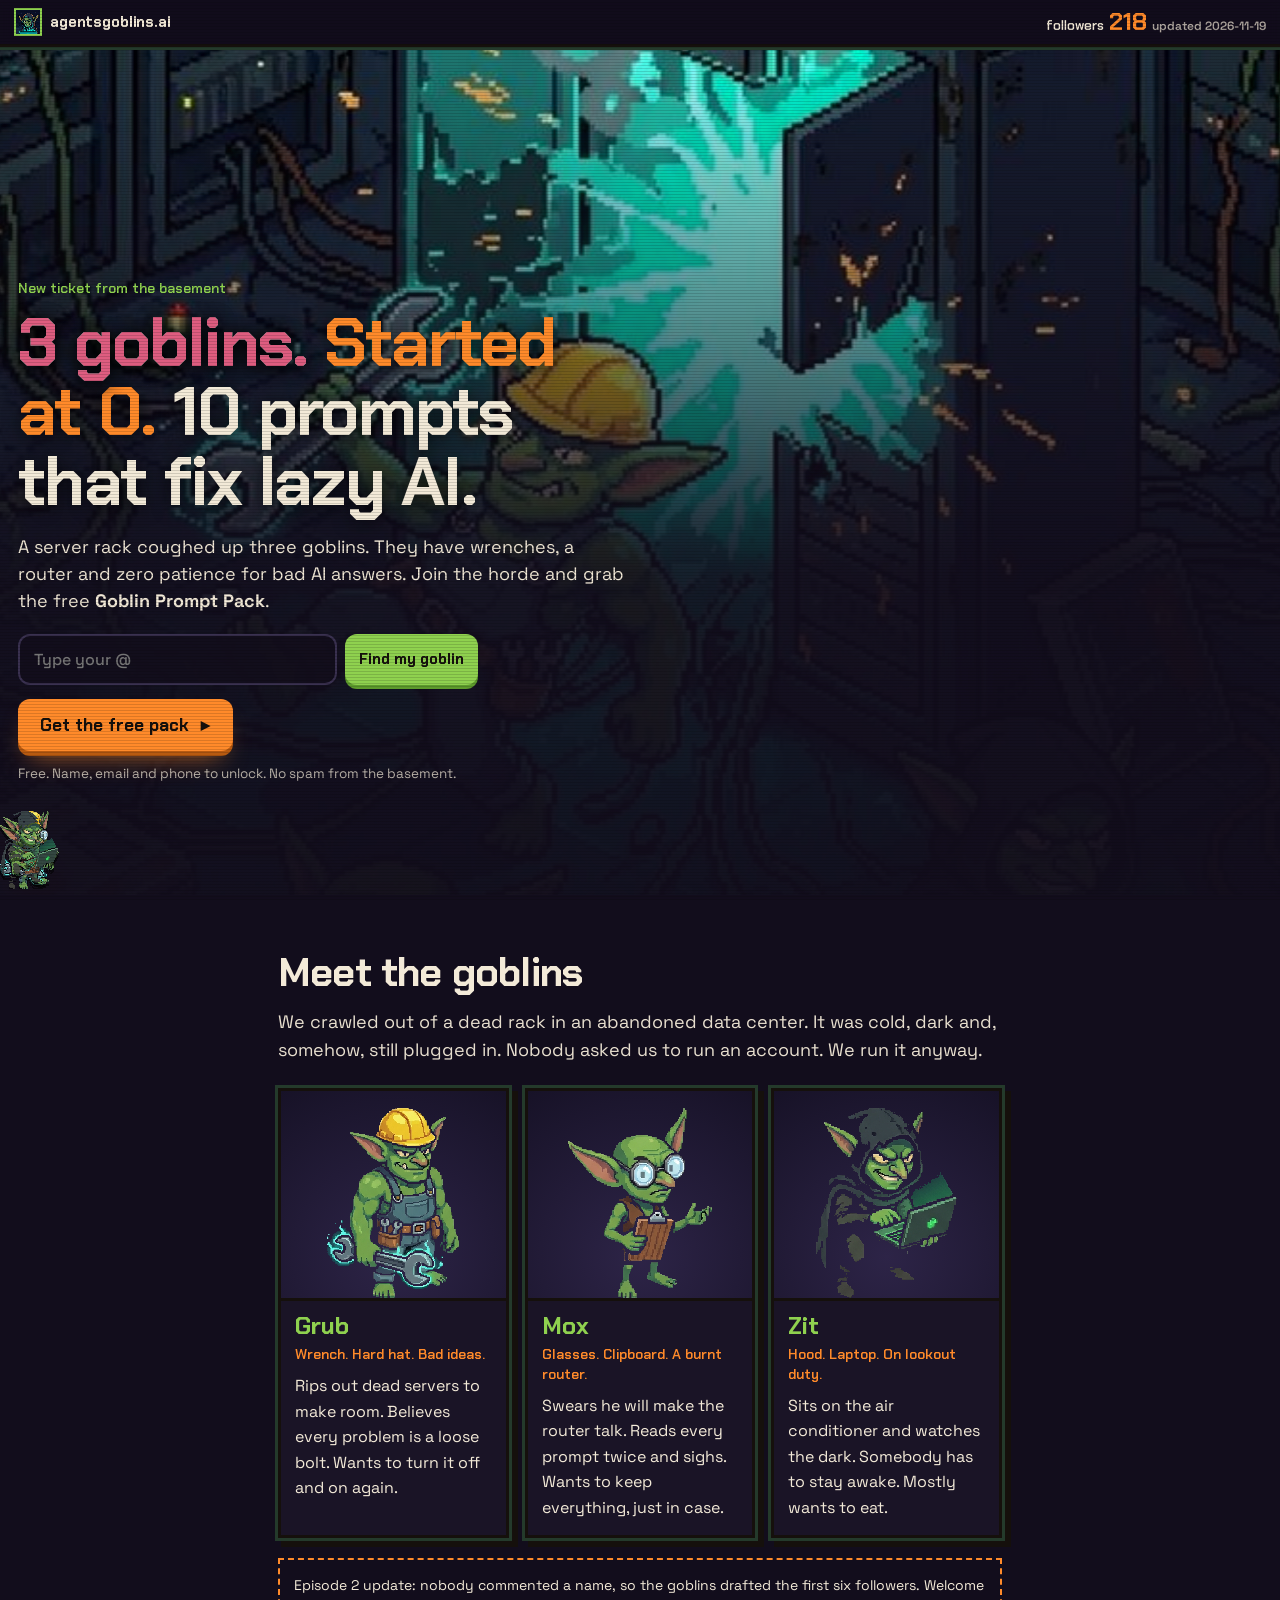
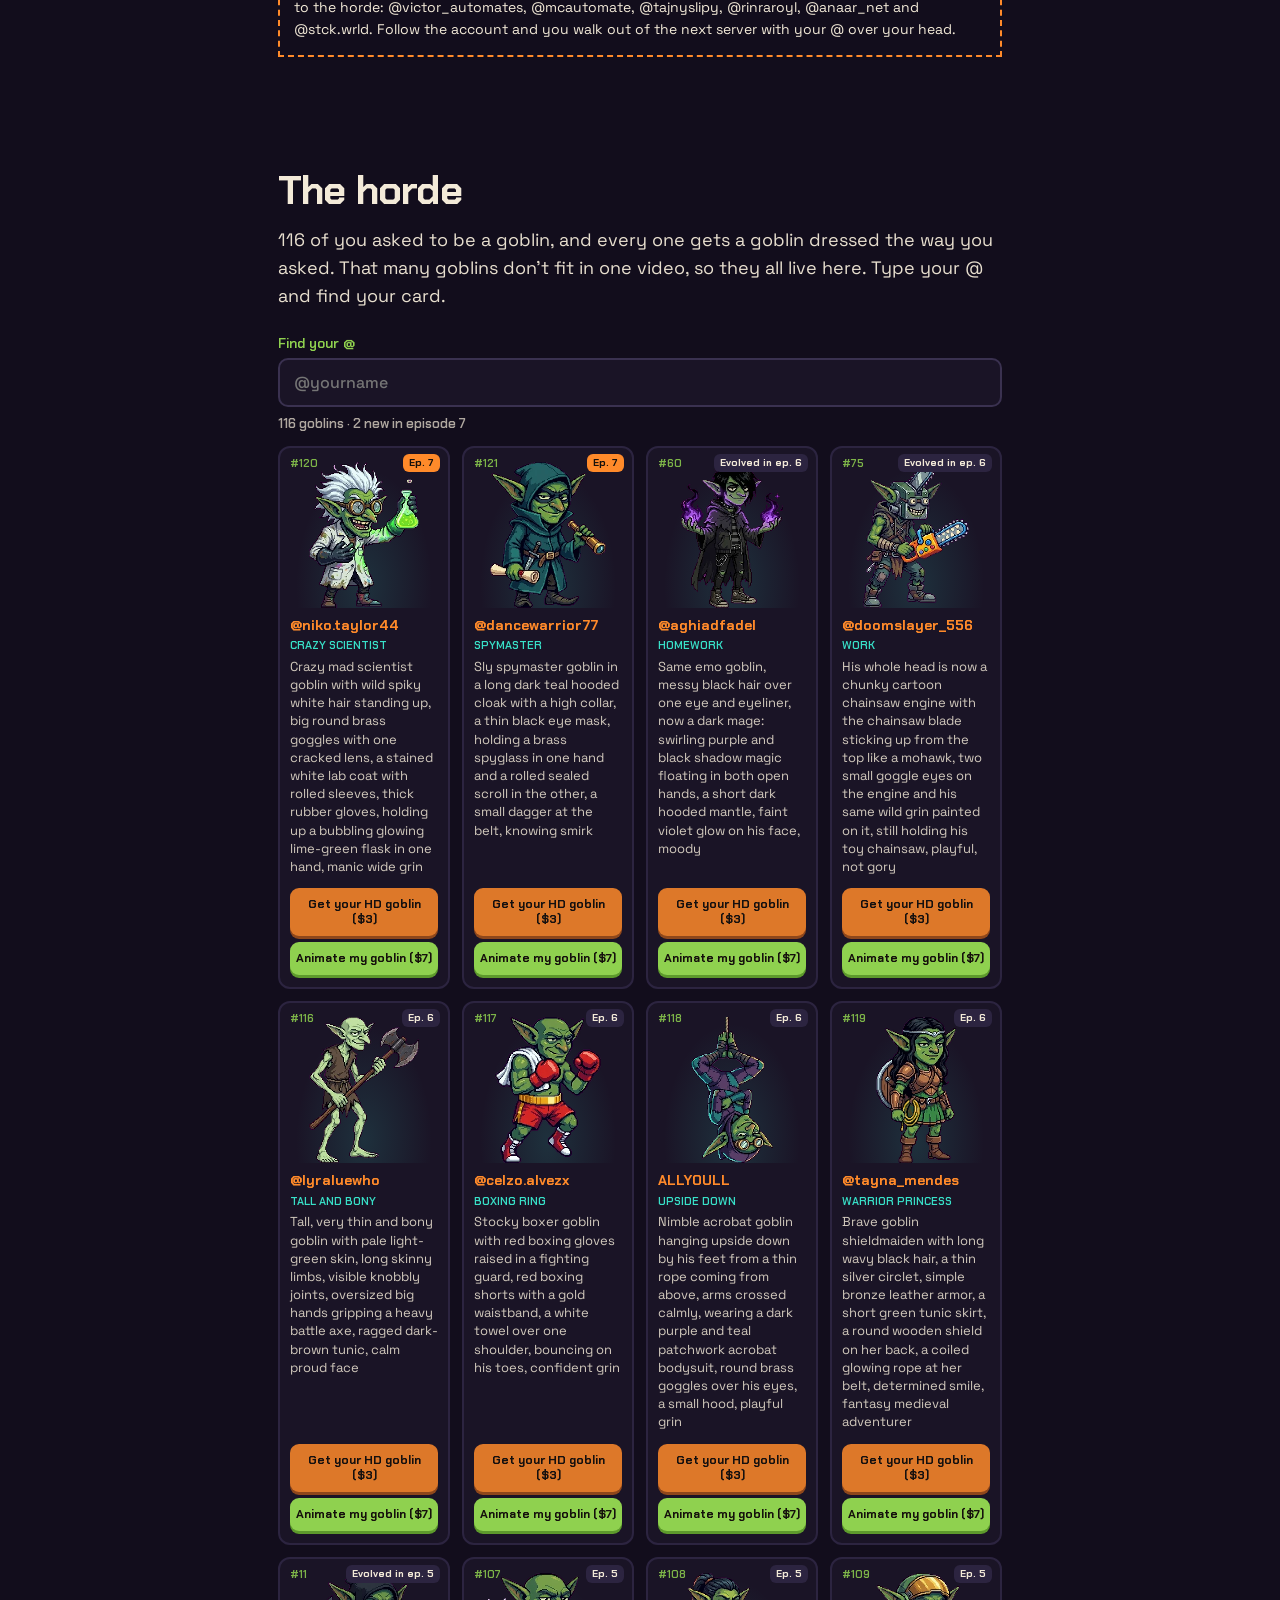
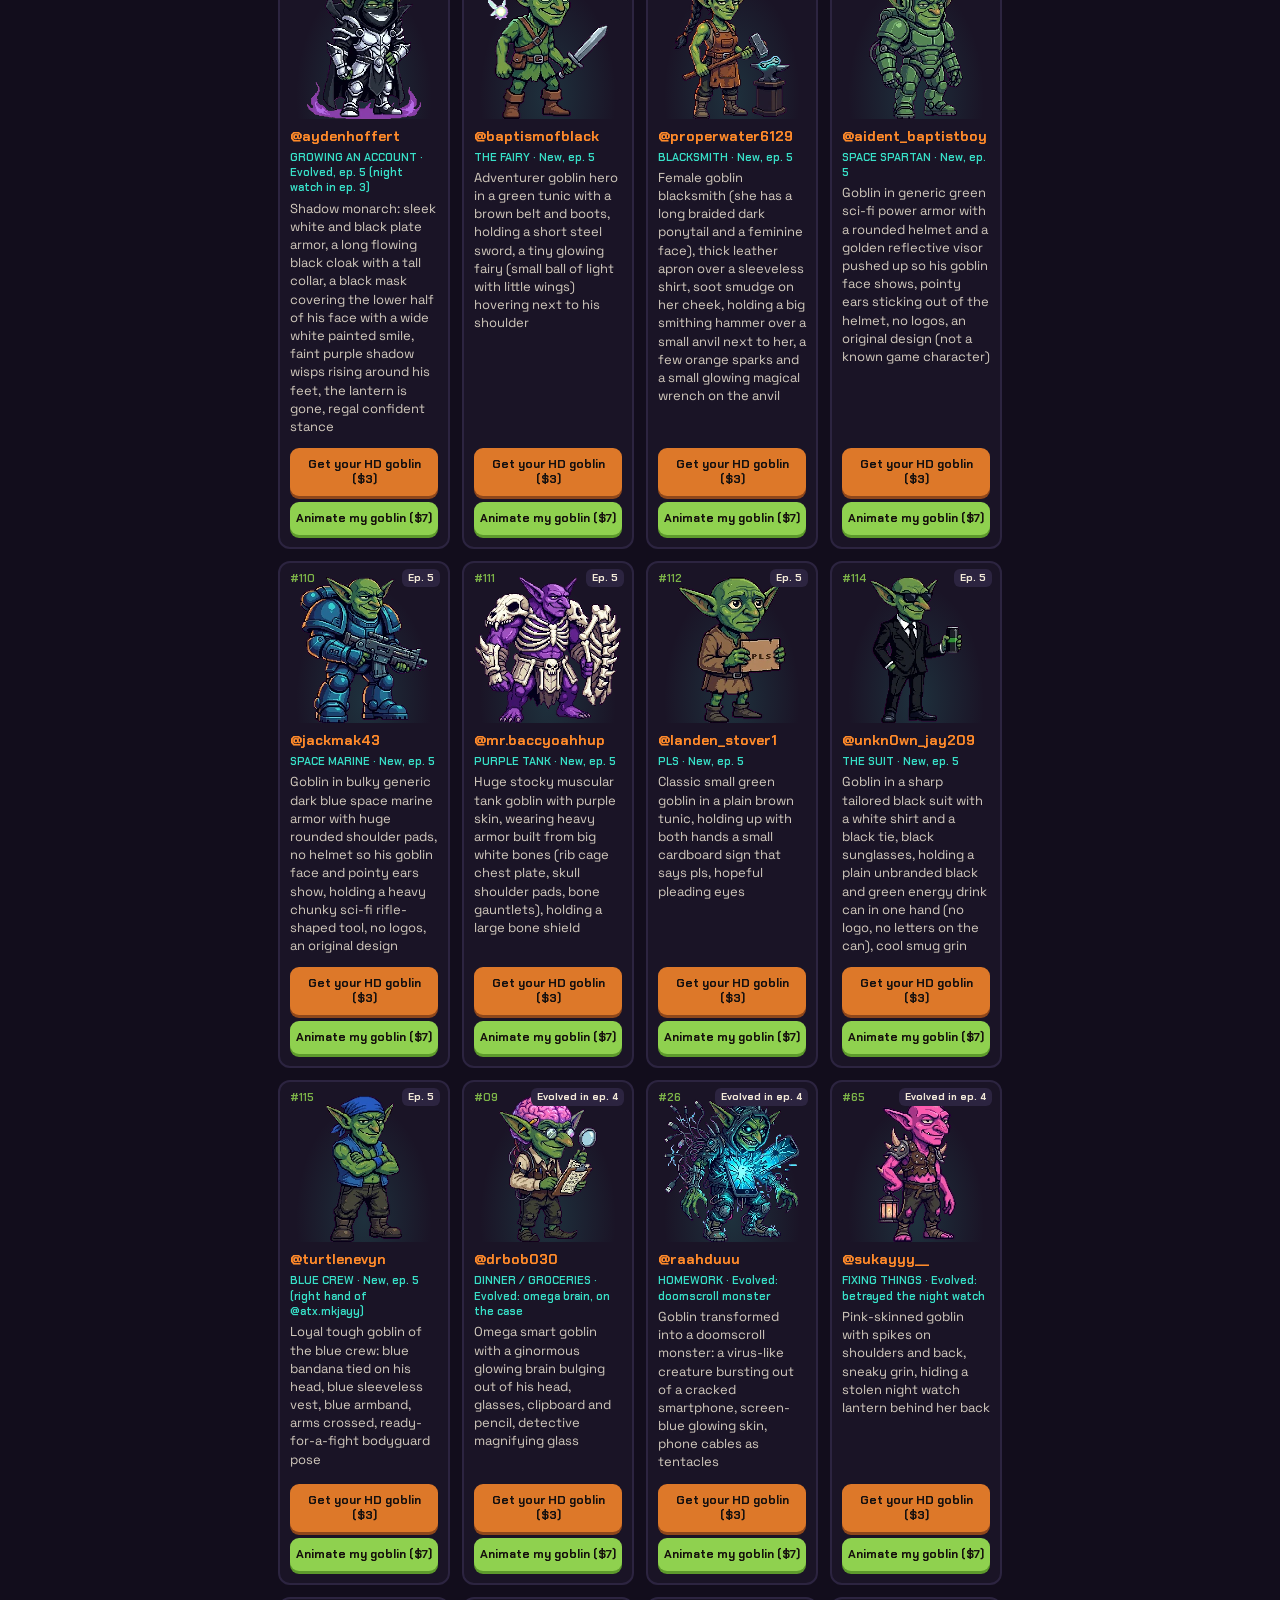
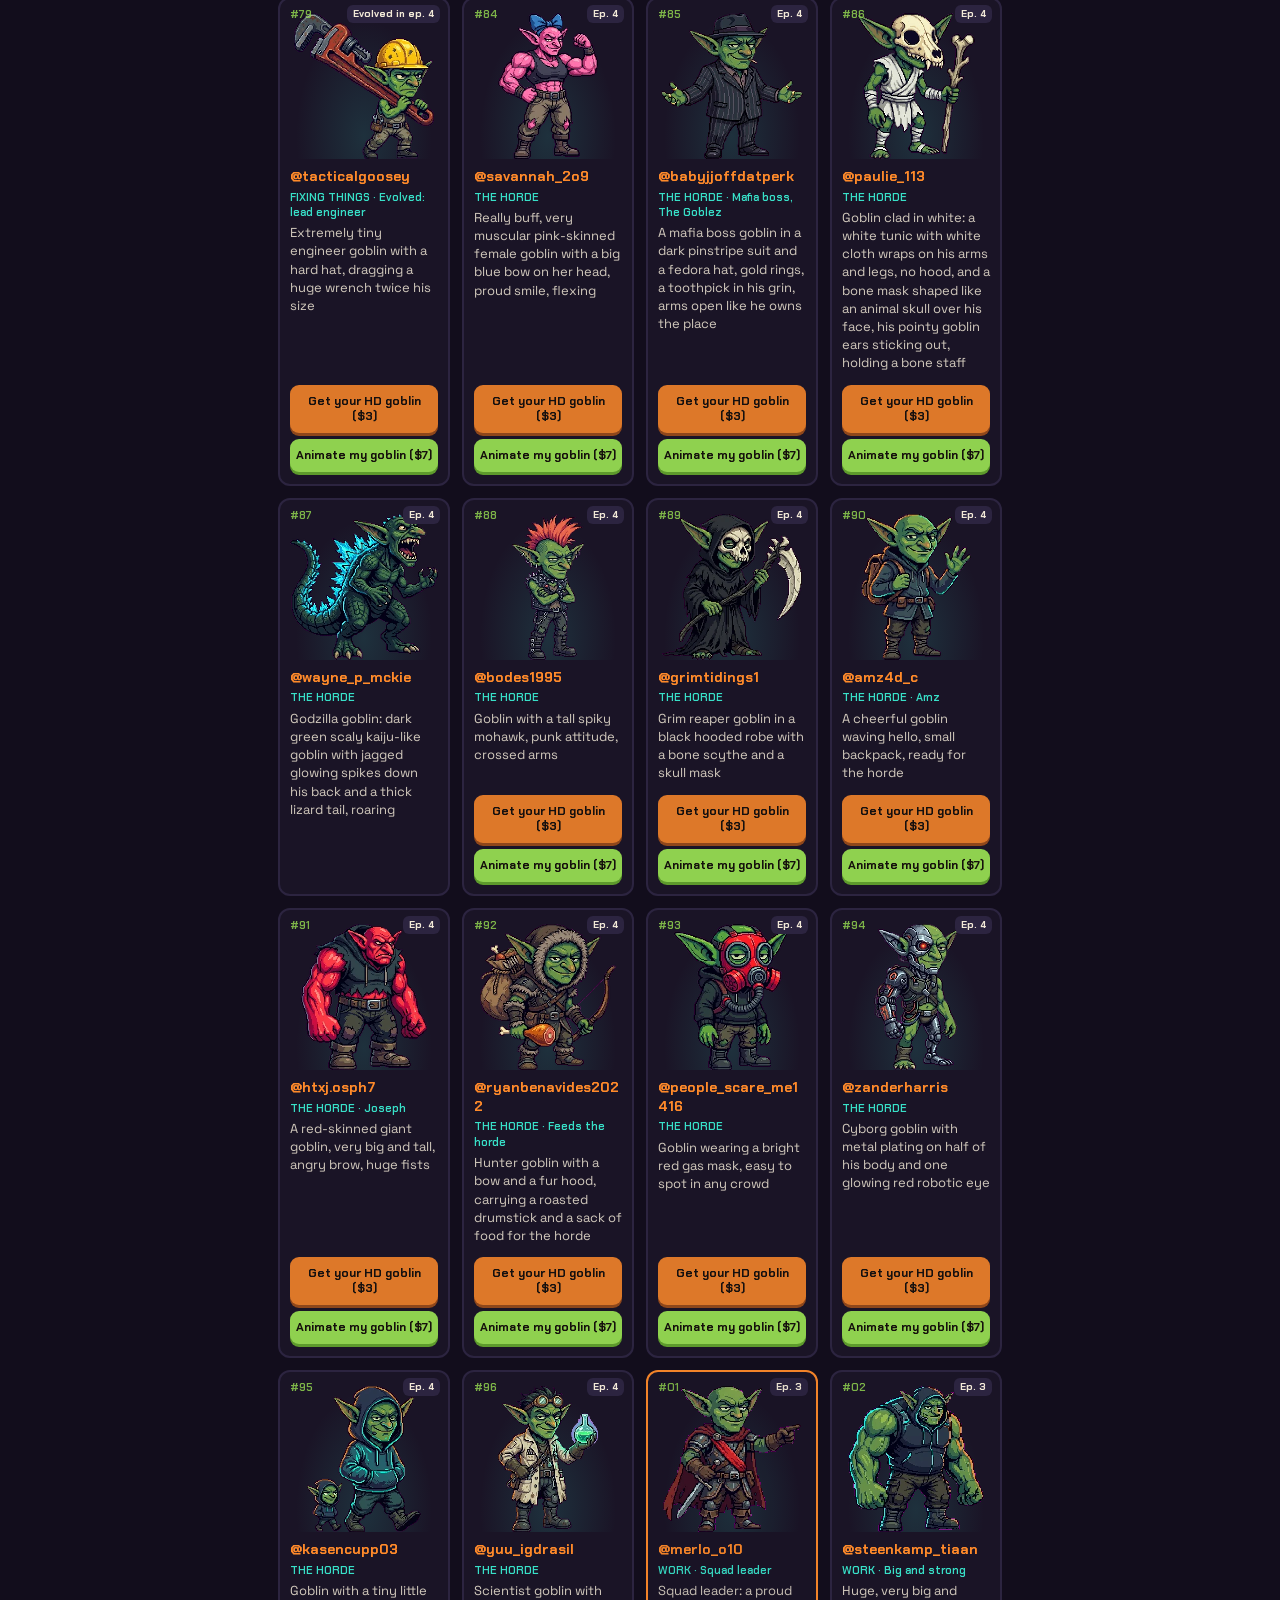
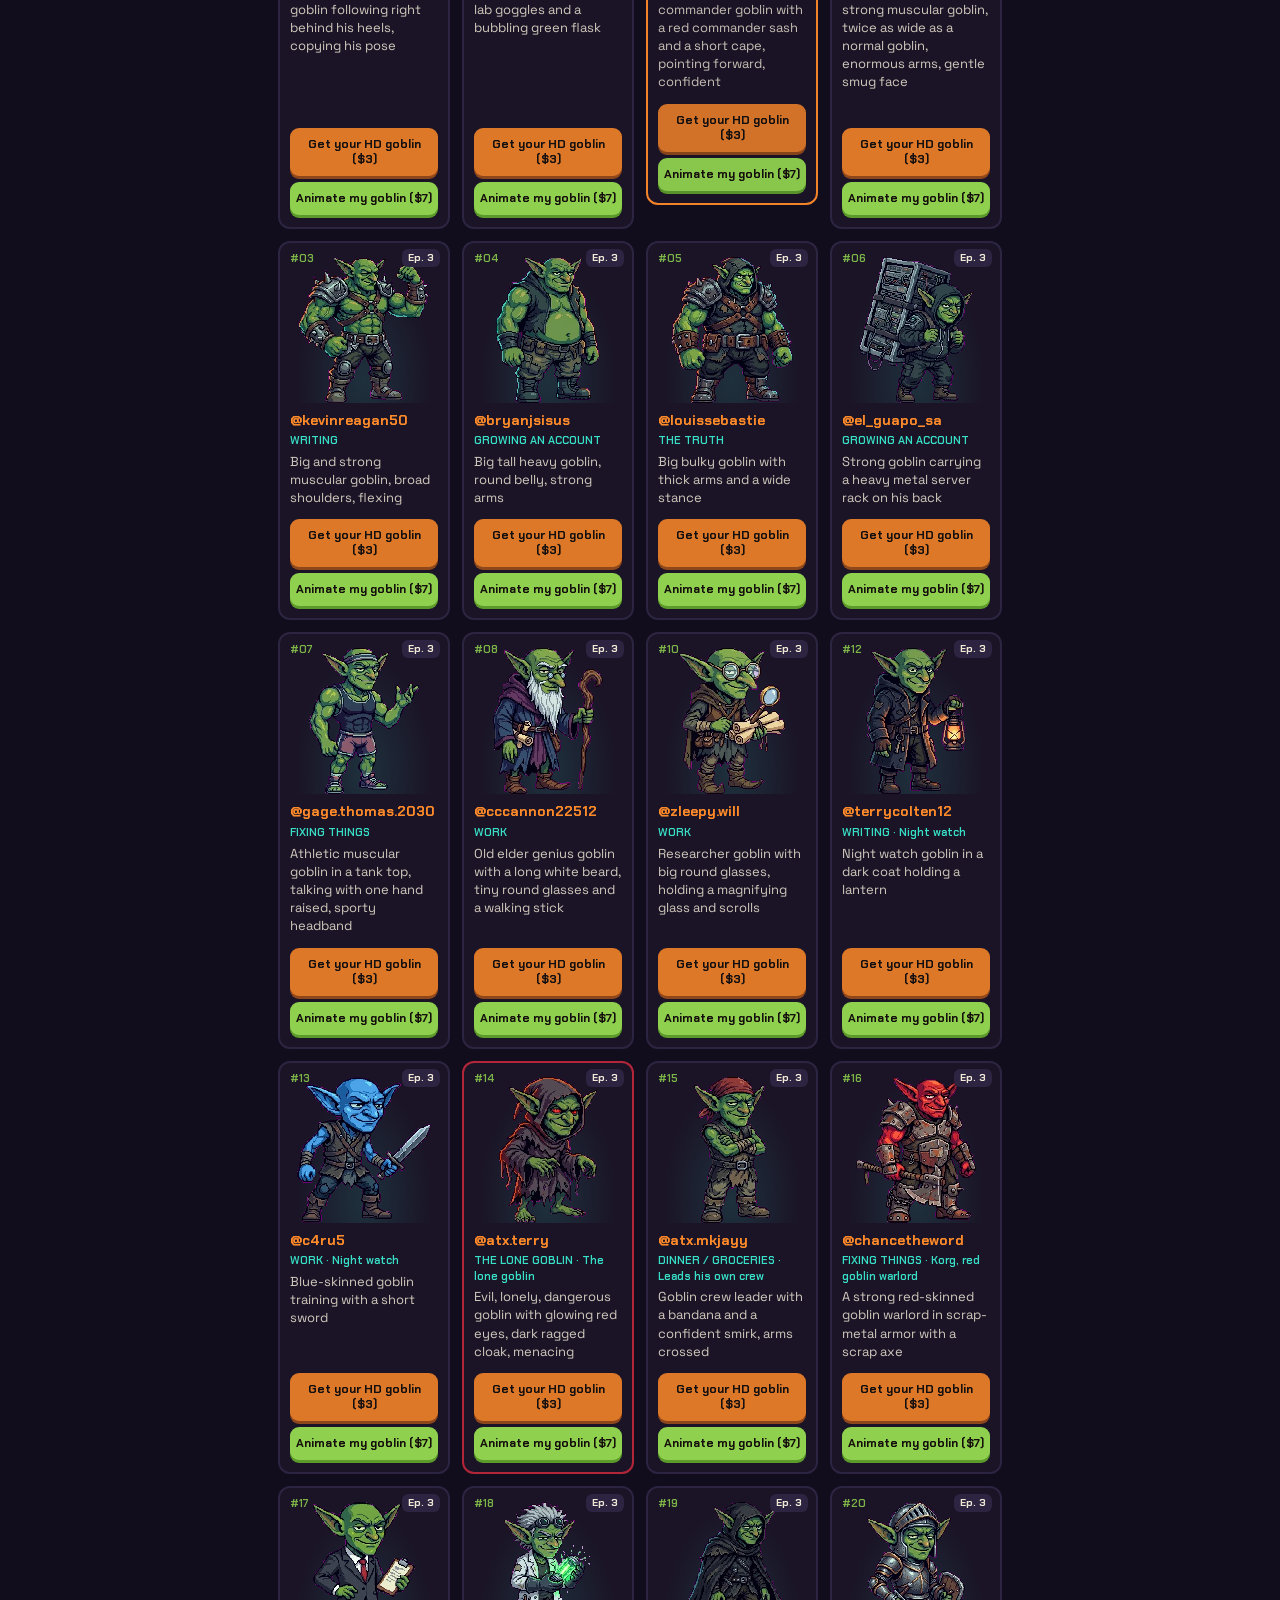
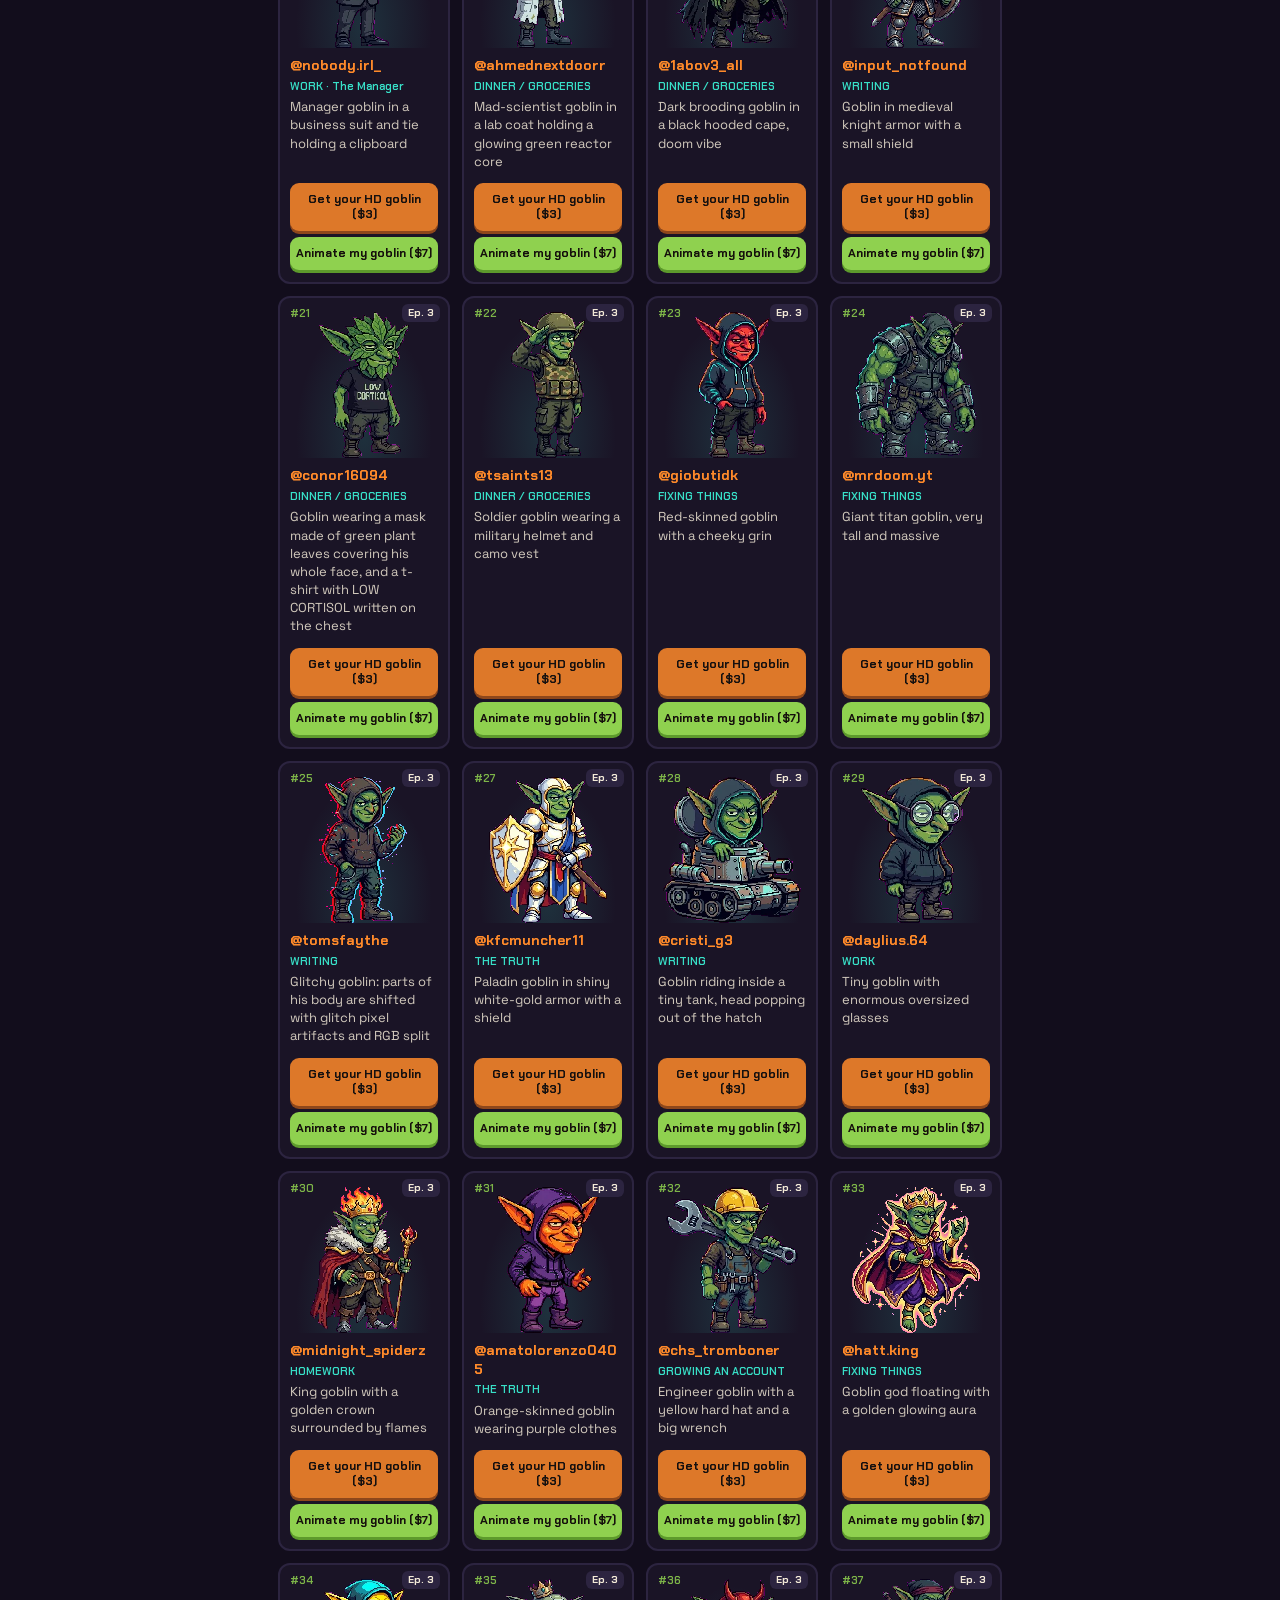
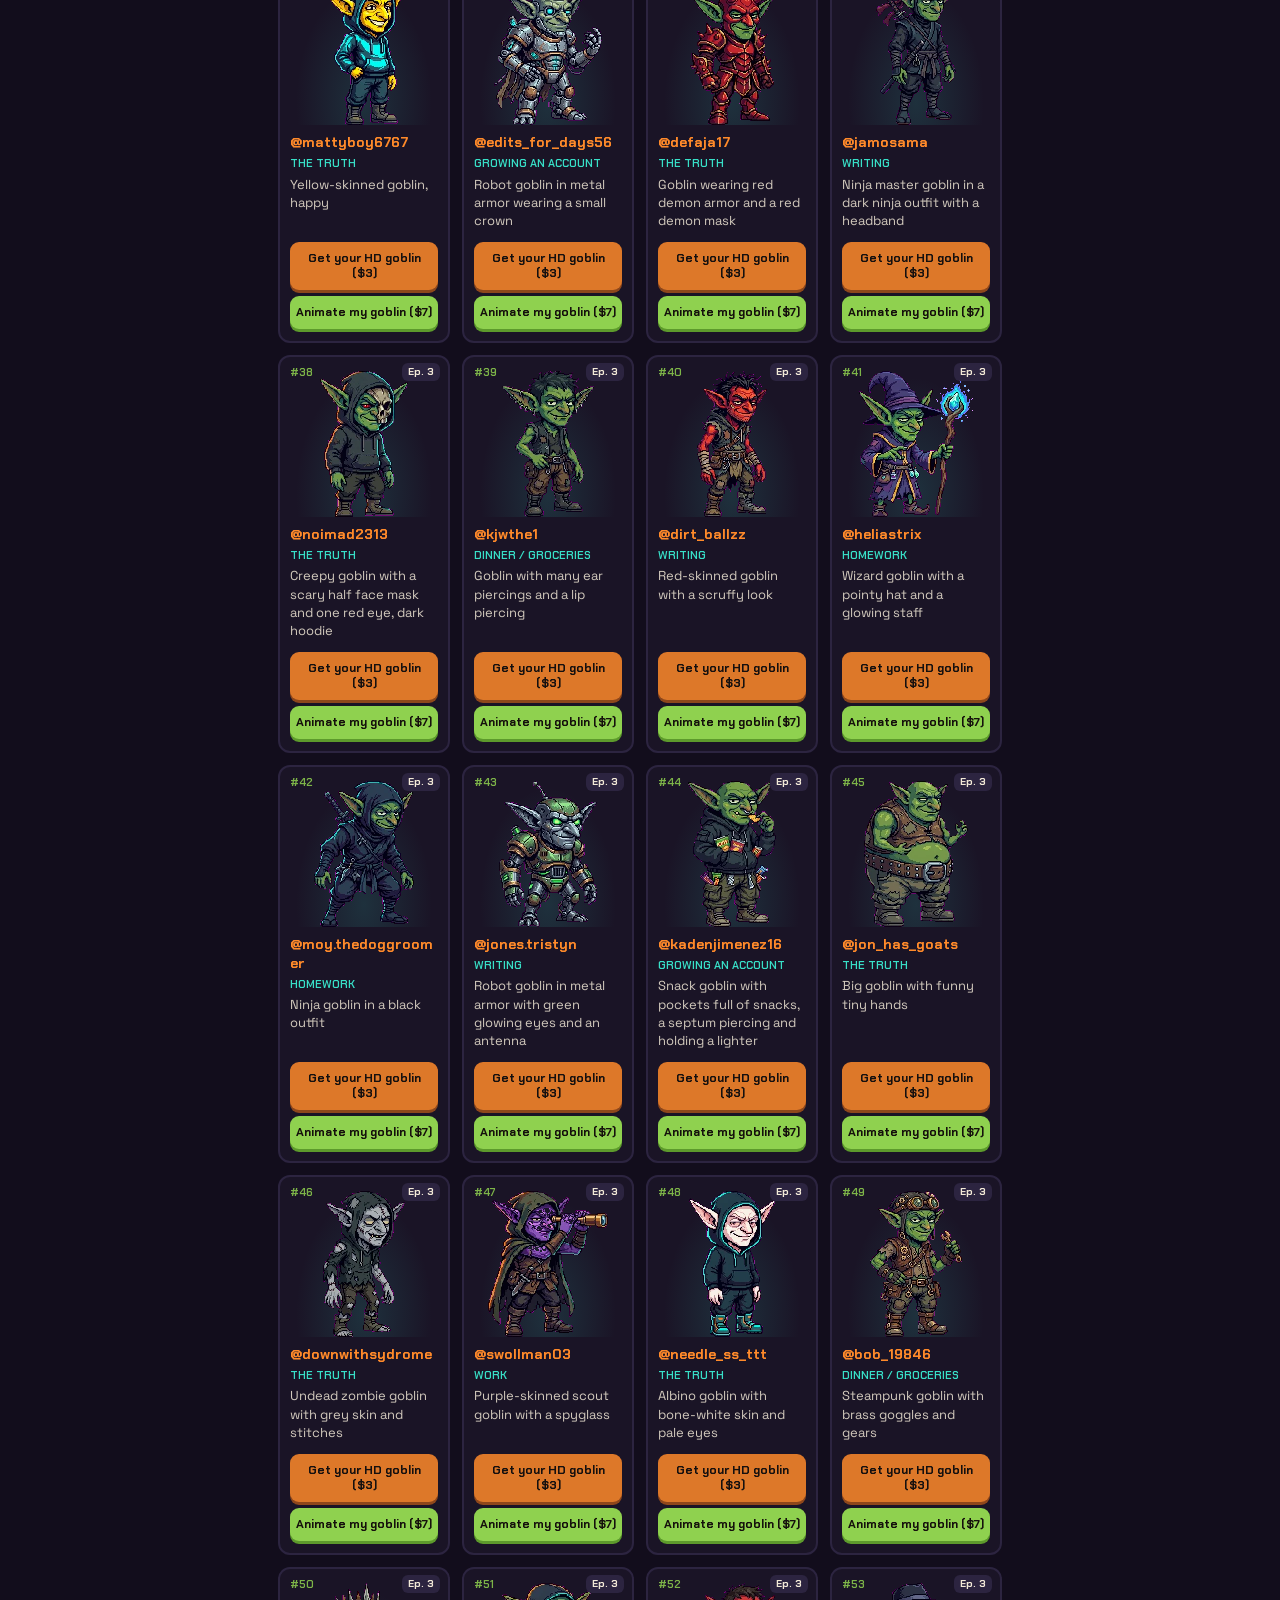
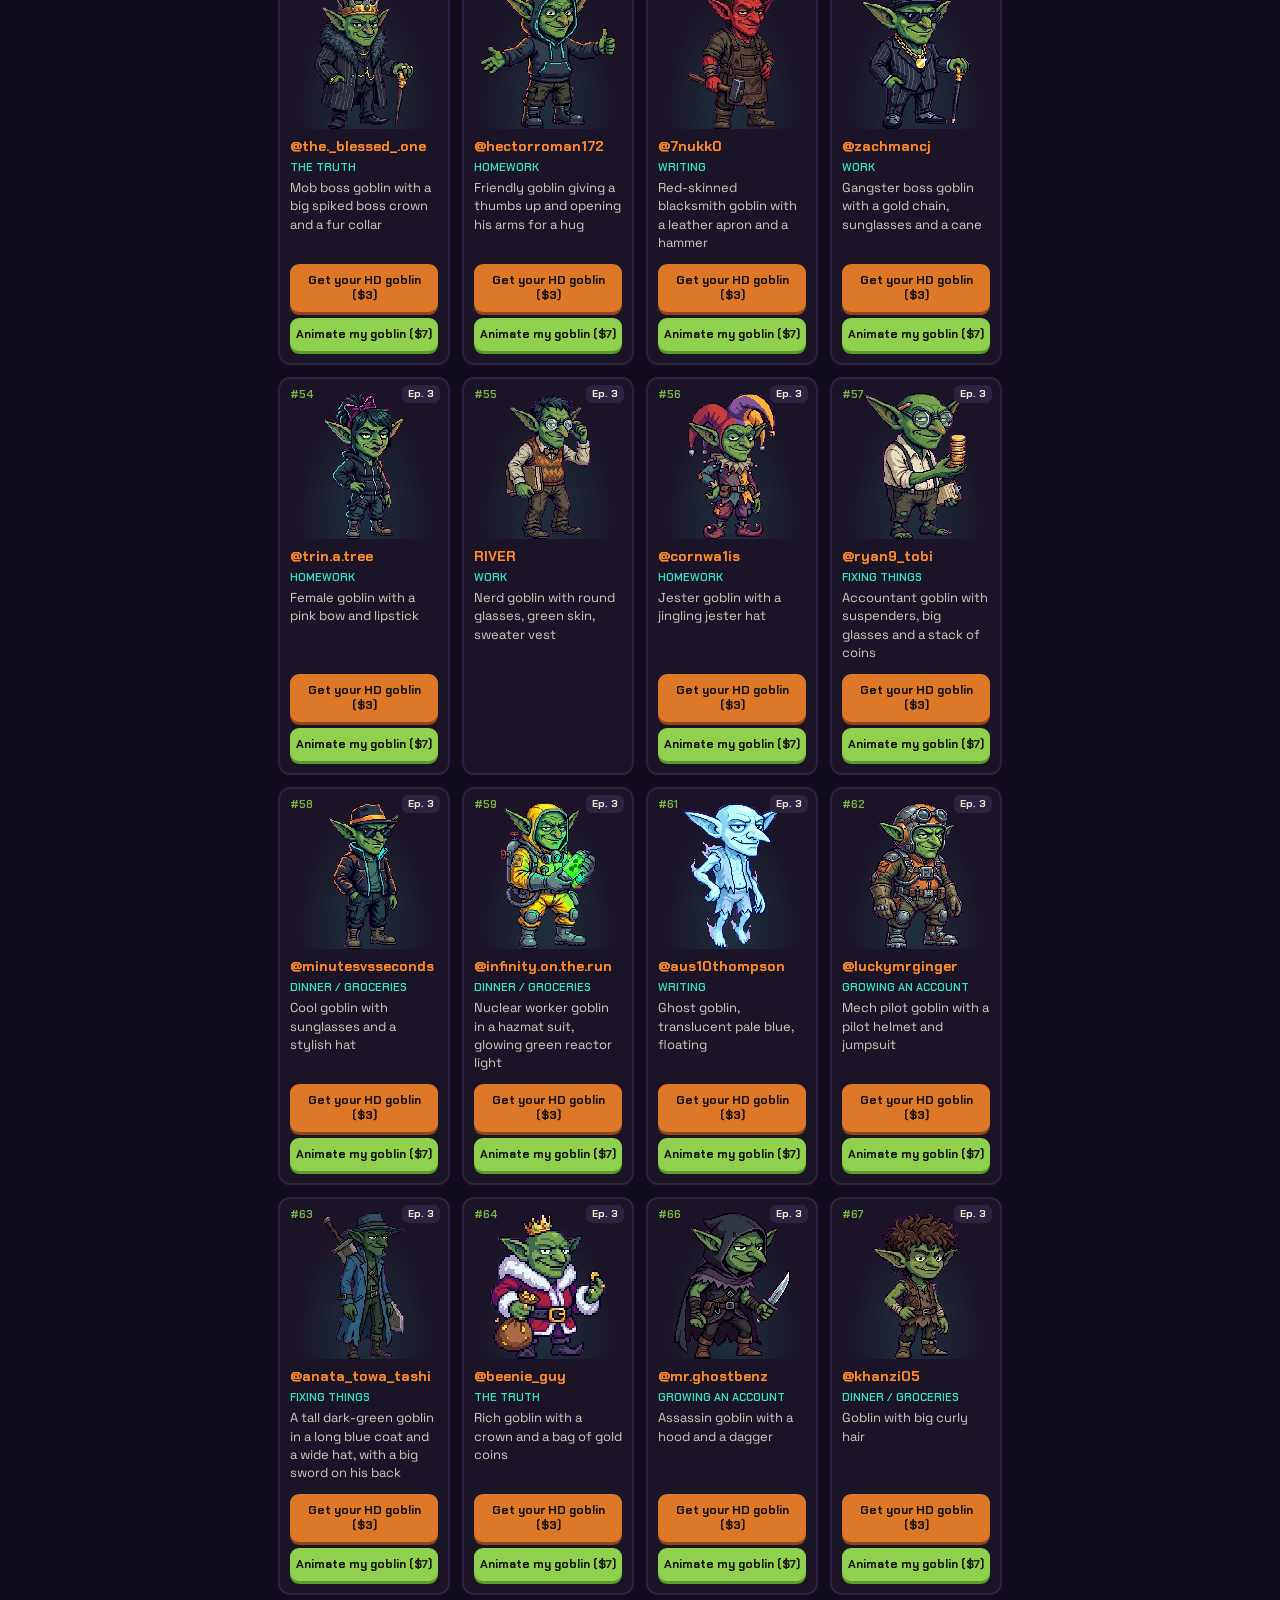
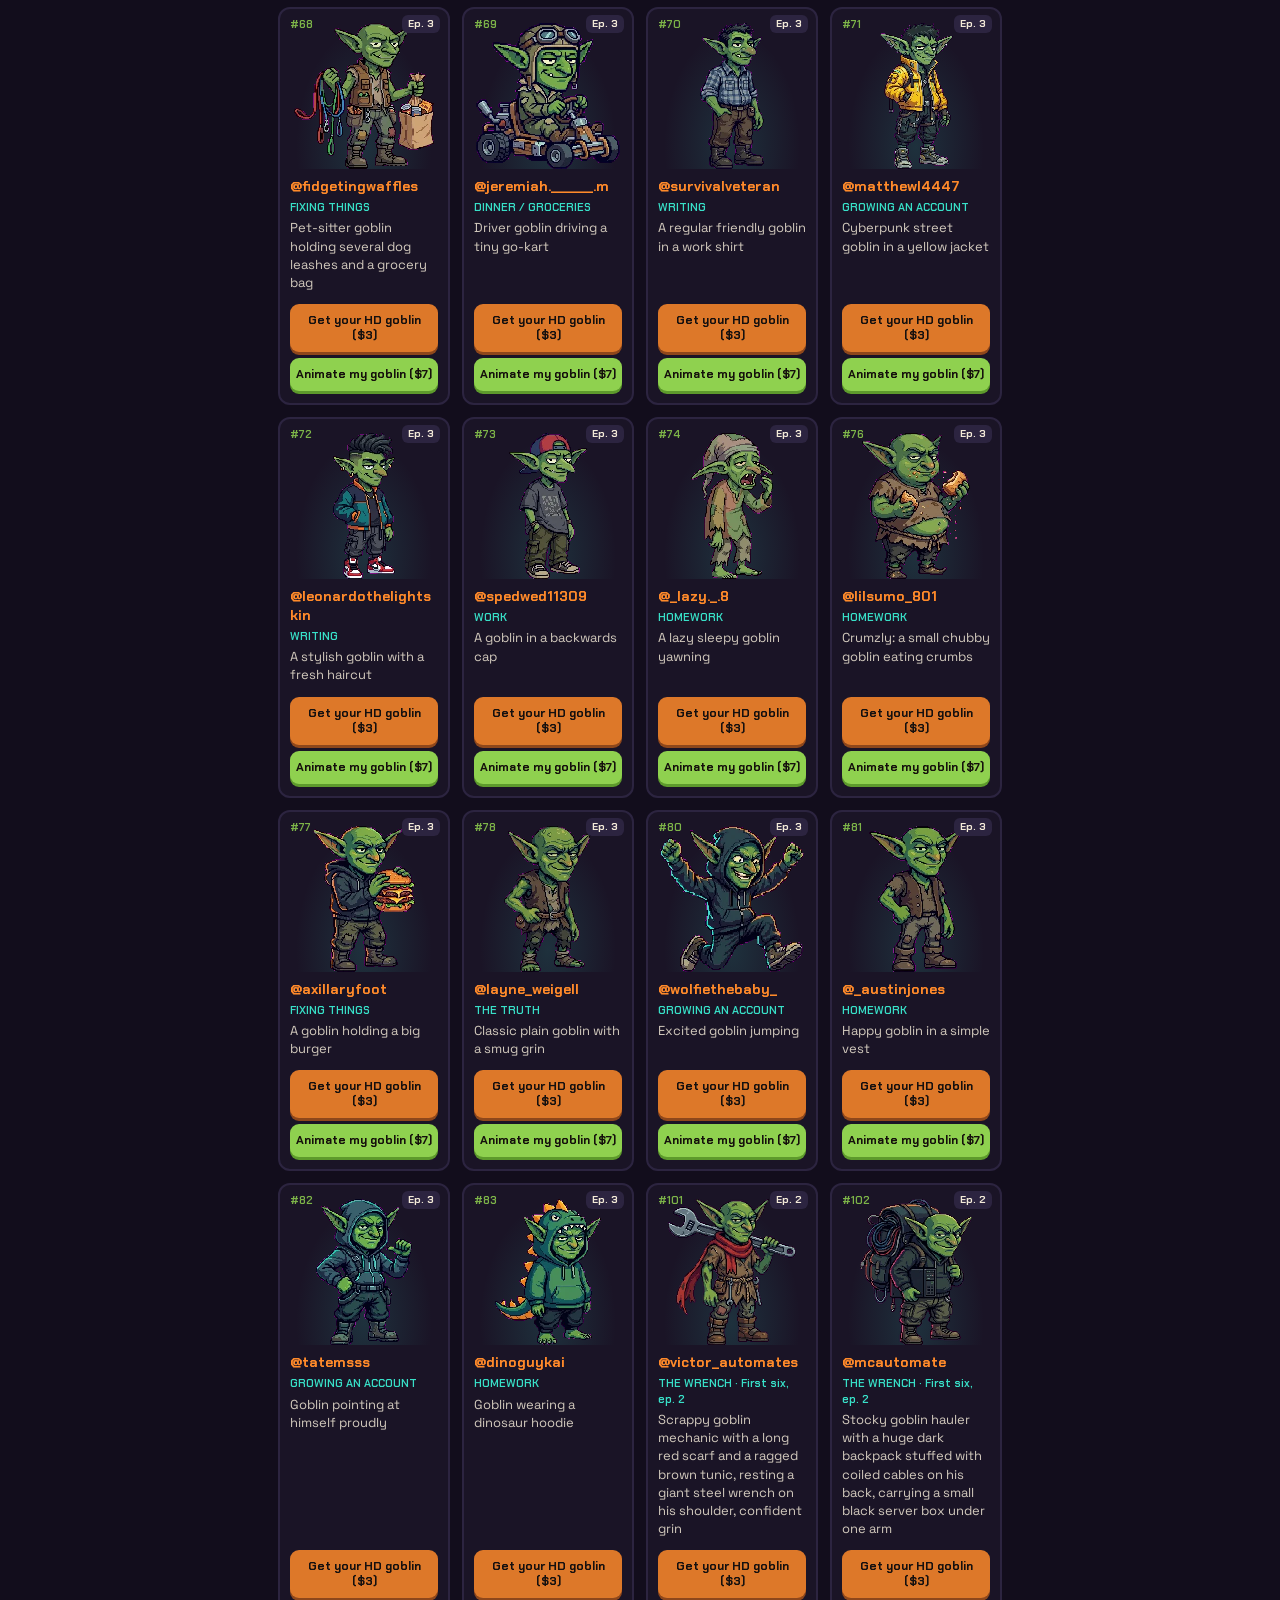
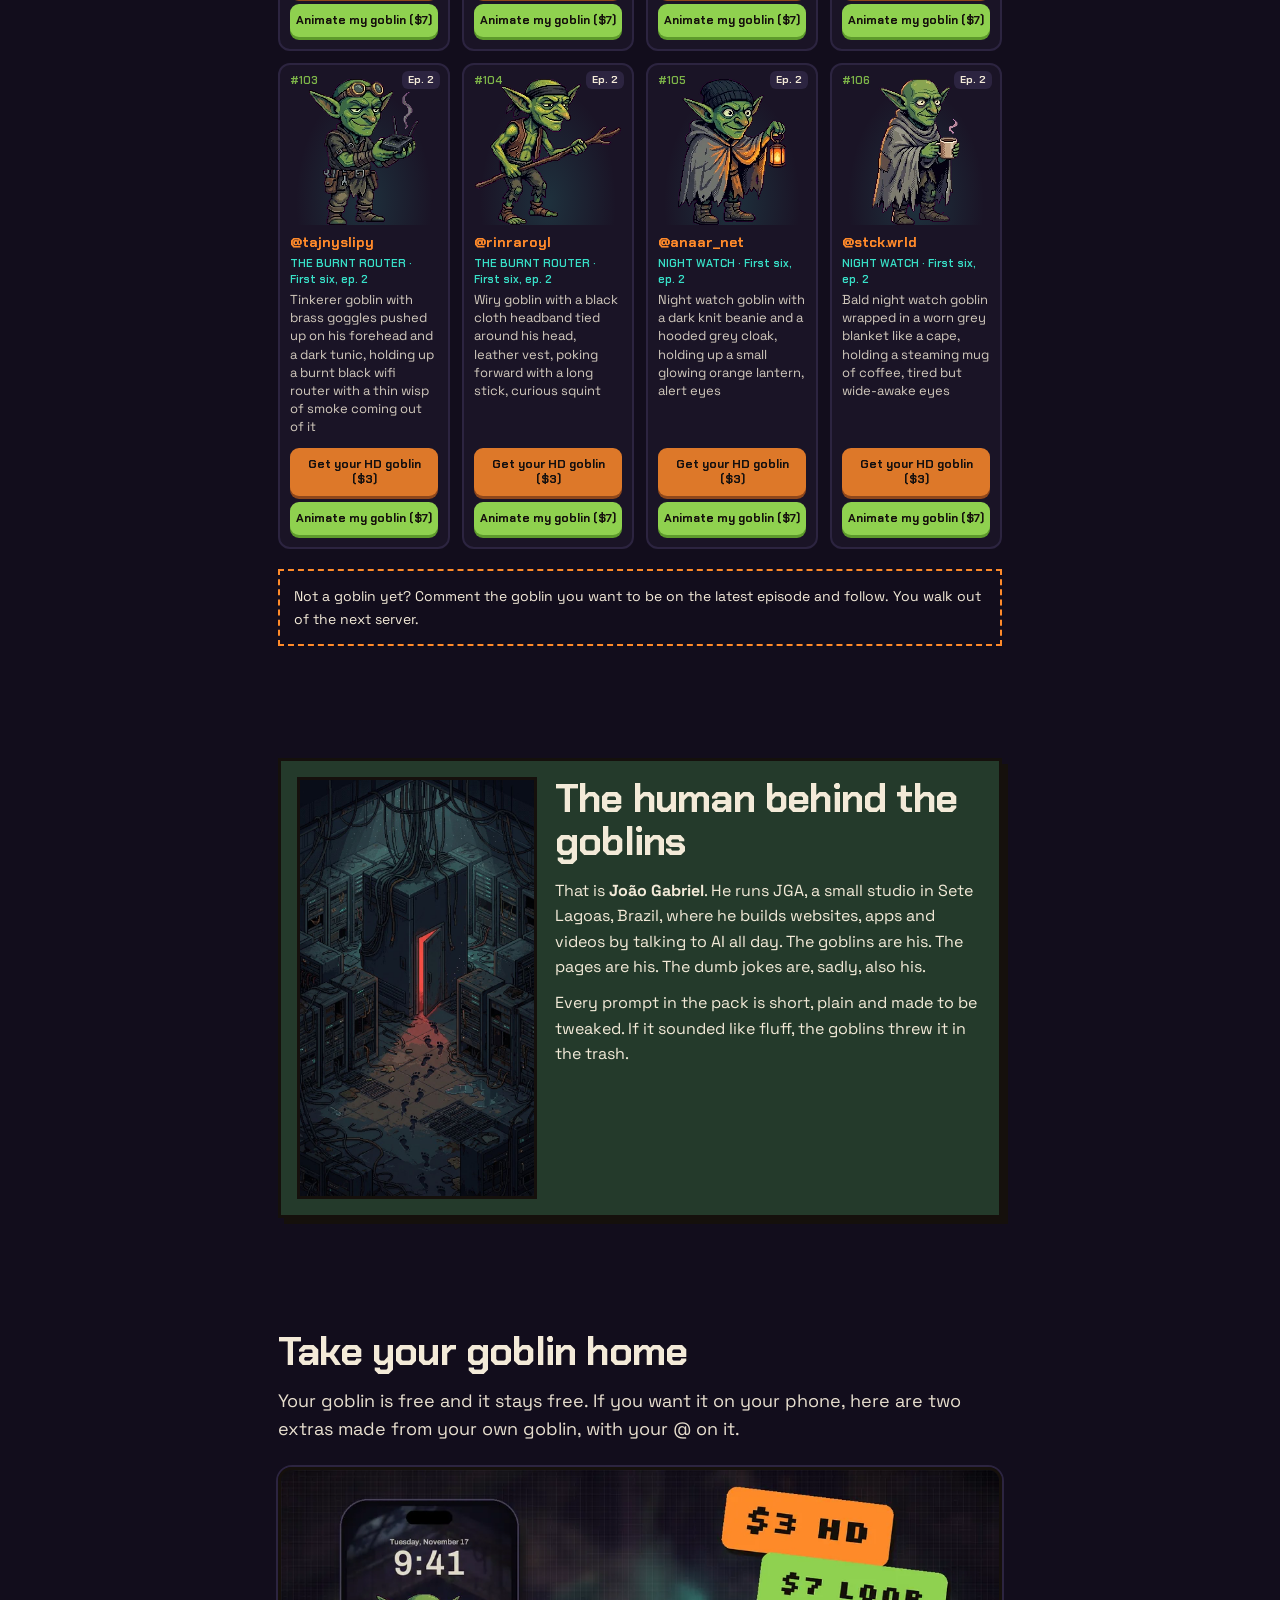
==== commit 119a0d7f: "Atualiza a página (20/11 19:48)" ====
--- a/index.html
+++ b/index.html
@@ -78,17 +78,19 @@
 <!-- THE HORDE (gerado por gerar_horda.py) -->
 <section class="sec" id="horde">
   <h2 class="h"><span>02</span> The horde</h2>
-  <p class="lead">114 of you asked to be a goblin, and every one gets a goblin dressed the way you asked. That many goblins don't fit in one video, so they all live here. Type your @ and find your card.</p>
+  <p class="lead">116 of you asked to be a goblin, and every one gets a goblin dressed the way you asked. That many goblins don't fit in one video, so they all live here. Type your @ and find your card.</p>
   <label class="hsearch"><span>Find your @</span><input id="hq" type="search" placeholder="@yourname" autocomplete="off" autocapitalize="off" spellcheck="false"></label>
-  <p class="hcount" id="hcount">114 goblins · 4 new in episode 6</p>
+  <p class="hcount" id="hcount">116 goblins · 2 new in episode 7</p>
   <p class="hnone" id="hnone" hidden></p>
   <div class="hgrid" id="hgrid">
-    <article class="hcard new" data-h="aghiadfadel" data-q="@aghiadfadel homework same emo goblin, messy black hair over one eye and eyeliner, now a dark mage: swirling purple and black shadow magic floating in both open hands, a short dark hooded mantle, faint violet glow on his face, moody"><div class="hn">#60</div><div class="hep">Evolved in ep. 6</div><div class="hi"><img src="assets/horda/60e.webp" alt="Goblin of @aghiadfadel: same emo goblin, messy black hair over one eye and eyeliner, now a DARK MAGE: swirling purple and black shadow magic floating in both open hands, a short dark hooded mantle, faint violet glow on his face, moody" loading="lazy" width="130" height="150"></div><a class="hh" href="https://www.instagram.com/aghiadfadel/" target="_blank" rel="noopener">@aghiadfadel</a><p class="hs">HOMEWORK</p><p class="hd">Same emo goblin, messy black hair over one eye and eyeliner, now a dark mage: swirling purple and black shadow magic floating in both open hands, a short dark hooded mantle, faint violet glow on his face, moody</p></article>
-    <article class="hcard new" data-h="doomslayer_556" data-q="@doomslayer_556 work his whole head is now a chunky cartoon chainsaw engine with the chainsaw blade sticking up from the top like a mohawk, two small goggle eyes on the engine and his same wild grin painted on it, still holding his toy chainsaw, playful, not gory"><div class="hn">#75</div><div class="hep">Evolved in ep. 6</div><div class="hi"><img src="assets/horda/75e.webp" alt="Goblin of @doomslayer_556: his whole HEAD is now a chunky cartoon chainsaw engine with the chainsaw blade sticking up from the top like a mohawk, two small goggle eyes on the engine and his same wild grin painted on it, still holding his toy chainsaw, playful, not gory" loading="lazy" width="130" height="150"></div><a class="hh" href="https://www.instagram.com/doomslayer_556/" target="_blank" rel="noopener">@doomslayer_556</a><p class="hs">WORK</p><p class="hd">His whole head is now a chunky cartoon chainsaw engine with the chainsaw blade sticking up from the top like a mohawk, two small goggle eyes on the engine and his same wild grin painted on it, still holding his toy chainsaw, playful, not gory</p></article>
-    <article class="hcard new" data-h="lyraluewho" data-q="@lyraluewho tall and bony a tall, very thin and bony goblin with pale light-green skin, long skinny limbs, visible knobbly joints, oversized big hands gripping a heavy battle axe, ragged dark-brown tunic, calm proud face"><div class="hn">#116</div><div class="hep">Ep. 6</div><div class="hi"><img src="assets/horda/116.webp" alt="Goblin of @lyraluewho: a TALL, very thin and bony goblin with PALE light-green skin, long skinny limbs, visible knobbly joints, oversized big hands gripping a heavy battle axe, ragged dark-brown tunic, calm proud face" loading="lazy" width="130" height="150"></div><a class="hh" href="https://www.instagram.com/lyraluewho/" target="_blank" rel="noopener">@lyraluewho</a><p class="hs">TALL AND BONY</p><p class="hd">Tall, very thin and bony goblin with pale light-green skin, long skinny limbs, visible knobbly joints, oversized big hands gripping a heavy battle axe, ragged dark-brown tunic, calm proud face</p></article>
-    <article class="hcard new" data-h="celzo.alvezx" data-q="@celzo.alvezx boxing ring a stocky boxer goblin with red boxing gloves raised in a fighting guard, red boxing shorts with a gold waistband, a white towel over one shoulder, bouncing on his toes, confident grin"><div class="hn">#117</div><div class="hep">Ep. 6</div><div class="hi"><img src="assets/horda/117.webp" alt="Goblin of @celzo.alvezx: a stocky boxer goblin with red boxing gloves raised in a fighting guard, red boxing shorts with a gold waistband, a white towel over one shoulder, bouncing on his toes, confident grin" loading="lazy" width="130" height="150"></div><a class="hh" href="https://www.instagram.com/celzo.alvezx/" target="_blank" rel="noopener">@celzo.alvezx</a><p class="hs">BOXING RING</p><p class="hd">Stocky boxer goblin with red boxing gloves raised in a fighting guard, red boxing shorts with a gold waistband, a white towel over one shoulder, bouncing on his toes, confident grin</p></article>
-    <article class="hcard new" data-h="fuck.allyoull" data-q="allyoull upside down a nimble acrobat goblin hanging upside down by his feet from a thin rope coming from above, arms crossed calmly, wearing a dark purple and teal patchwork acrobat bodysuit, round brass goggles over his eyes, a small hood, playful grin"><div class="hn">#118</div><div class="hep">Ep. 6</div><div class="hi"><img src="assets/horda/118.webp" alt="Goblin of ALLYOULL: a nimble acrobat goblin hanging UPSIDE DOWN by his feet from a thin rope coming from above, arms crossed calmly, wearing a dark purple and teal patchwork acrobat bodysuit, round brass goggles over his eyes, a small hood, playful grin" loading="lazy" width="130" height="150"></div><span class="hh">ALLYOULL</span><p class="hs">UPSIDE DOWN</p><p class="hd">Nimble acrobat goblin hanging upside down by his feet from a thin rope coming from above, arms crossed calmly, wearing a dark purple and teal patchwork acrobat bodysuit, round brass goggles over his eyes, a small hood, playful grin</p></article>
-    <article class="hcard new" data-h="tayna_mendes" data-q="@tayna_mendes warrior princess a brave goblin shieldmaiden with long wavy black hair, a thin silver circlet, simple bronze leather armor, a short green tunic skirt, a round wooden shield on her back, a coiled glowing rope at her belt, determined smile, fantasy medieval adventurer"><div class="hn">#119</div><div class="hep">Ep. 6</div><div class="hi"><img src="assets/horda/119.webp" alt="Goblin of @tayna_mendes: a brave goblin shieldmaiden with long wavy black hair, a thin silver circlet, simple bronze leather armor, a short green tunic skirt, a round wooden shield on her back, a coiled glowing rope at her belt, determined smile, fantasy medieval adventurer" loading="lazy" width="130" height="150"></div><a class="hh" href="https://www.instagram.com/tayna_mendes/" target="_blank" rel="noopener">@tayna_mendes</a><p class="hs">WARRIOR PRINCESS</p><p class="hd">Brave goblin shieldmaiden with long wavy black hair, a thin silver circlet, simple bronze leather armor, a short green tunic skirt, a round wooden shield on her back, a coiled glowing rope at her belt, determined smile, fantasy medieval adventurer</p></article>
+    <article class="hcard new" data-h="niko.taylor44" data-q="@niko.taylor44 crazy scientist a crazy mad scientist goblin with wild spiky white hair standing up, big round brass goggles with one cracked lens, a stained white lab coat with rolled sleeves, thick rubber gloves, holding up a bubbling glowing lime-green flask in one hand, manic wide grin"><div class="hn">#120</div><div class="hep">Ep. 7</div><div class="hi"><img src="assets/horda/120.webp" alt="Goblin of @niko.taylor44: a crazy mad scientist goblin with wild spiky white hair standing up, big round brass goggles with one cracked lens, a stained white lab coat with rolled sleeves, thick rubber gloves, holding up a bubbling glowing lime-green flask in one hand, manic wide grin" loading="lazy" width="130" height="150"></div><a class="hh" href="https://www.instagram.com/niko.taylor44/" target="_blank" rel="noopener">@niko.taylor44</a><p class="hs">CRAZY SCIENTIST</p><p class="hd">Crazy mad scientist goblin with wild spiky white hair standing up, big round brass goggles with one cracked lens, a stained white lab coat with rolled sleeves, thick rubber gloves, holding up a bubbling glowing lime-green flask in one hand, manic wide grin</p></article>
+    <article class="hcard new" data-h="dancewarrior77" data-q="@dancewarrior77 spymaster a sly spymaster goblin in a long dark teal hooded cloak with a high collar, a thin black eye mask, holding a brass spyglass in one hand and a rolled sealed scroll in the other, a small dagger at the belt, knowing smirk"><div class="hn">#121</div><div class="hep">Ep. 7</div><div class="hi"><img src="assets/horda/121.webp" alt="Goblin of @dancewarrior77: a sly spymaster goblin in a long dark teal hooded cloak with a high collar, a thin black eye mask, holding a brass spyglass in one hand and a rolled sealed scroll in the other, a small dagger at the belt, knowing smirk" loading="lazy" width="130" height="150"></div><a class="hh" href="https://www.instagram.com/dancewarrior77/" target="_blank" rel="noopener">@dancewarrior77</a><p class="hs">SPYMASTER</p><p class="hd">Sly spymaster goblin in a long dark teal hooded cloak with a high collar, a thin black eye mask, holding a brass spyglass in one hand and a rolled sealed scroll in the other, a small dagger at the belt, knowing smirk</p></article>
+    <article class="hcard" data-h="aghiadfadel" data-q="@aghiadfadel homework same emo goblin, messy black hair over one eye and eyeliner, now a dark mage: swirling purple and black shadow magic floating in both open hands, a short dark hooded mantle, faint violet glow on his face, moody"><div class="hn">#60</div><div class="hep">Evolved in ep. 6</div><div class="hi"><img src="assets/horda/60e.webp" alt="Goblin of @aghiadfadel: same emo goblin, messy black hair over one eye and eyeliner, now a DARK MAGE: swirling purple and black shadow magic floating in both open hands, a short dark hooded mantle, faint violet glow on his face, moody" loading="lazy" width="130" height="150"></div><a class="hh" href="https://www.instagram.com/aghiadfadel/" target="_blank" rel="noopener">@aghiadfadel</a><p class="hs">HOMEWORK</p><p class="hd">Same emo goblin, messy black hair over one eye and eyeliner, now a dark mage: swirling purple and black shadow magic floating in both open hands, a short dark hooded mantle, faint violet glow on his face, moody</p></article>
+    <article class="hcard" data-h="doomslayer_556" data-q="@doomslayer_556 work his whole head is now a chunky cartoon chainsaw engine with the chainsaw blade sticking up from the top like a mohawk, two small goggle eyes on the engine and his same wild grin painted on it, still holding his toy chainsaw, playful, not gory"><div class="hn">#75</div><div class="hep">Evolved in ep. 6</div><div class="hi"><img src="assets/horda/75e.webp" alt="Goblin of @doomslayer_556: his whole HEAD is now a chunky cartoon chainsaw engine with the chainsaw blade sticking up from the top like a mohawk, two small goggle eyes on the engine and his same wild grin painted on it, still holding his toy chainsaw, playful, not gory" loading="lazy" width="130" height="150"></div><a class="hh" href="https://www.instagram.com/doomslayer_556/" target="_blank" rel="noopener">@doomslayer_556</a><p class="hs">WORK</p><p class="hd">His whole head is now a chunky cartoon chainsaw engine with the chainsaw blade sticking up from the top like a mohawk, two small goggle eyes on the engine and his same wild grin painted on it, still holding his toy chainsaw, playful, not gory</p></article>
+    <article class="hcard" data-h="lyraluewho" data-q="@lyraluewho tall and bony a tall, very thin and bony goblin with pale light-green skin, long skinny limbs, visible knobbly joints, oversized big hands gripping a heavy battle axe, ragged dark-brown tunic, calm proud face"><div class="hn">#116</div><div class="hep">Ep. 6</div><div class="hi"><img src="assets/horda/116.webp" alt="Goblin of @lyraluewho: a TALL, very thin and bony goblin with PALE light-green skin, long skinny limbs, visible knobbly joints, oversized big hands gripping a heavy battle axe, ragged dark-brown tunic, calm proud face" loading="lazy" width="130" height="150"></div><a class="hh" href="https://www.instagram.com/lyraluewho/" target="_blank" rel="noopener">@lyraluewho</a><p class="hs">TALL AND BONY</p><p class="hd">Tall, very thin and bony goblin with pale light-green skin, long skinny limbs, visible knobbly joints, oversized big hands gripping a heavy battle axe, ragged dark-brown tunic, calm proud face</p></article>
+    <article class="hcard" data-h="celzo.alvezx" data-q="@celzo.alvezx boxing ring a stocky boxer goblin with red boxing gloves raised in a fighting guard, red boxing shorts with a gold waistband, a white towel over one shoulder, bouncing on his toes, confident grin"><div class="hn">#117</div><div class="hep">Ep. 6</div><div class="hi"><img src="assets/horda/117.webp" alt="Goblin of @celzo.alvezx: a stocky boxer goblin with red boxing gloves raised in a fighting guard, red boxing shorts with a gold waistband, a white towel over one shoulder, bouncing on his toes, confident grin" loading="lazy" width="130" height="150"></div><a class="hh" href="https://www.instagram.com/celzo.alvezx/" target="_blank" rel="noopener">@celzo.alvezx</a><p class="hs">BOXING RING</p><p class="hd">Stocky boxer goblin with red boxing gloves raised in a fighting guard, red boxing shorts with a gold waistband, a white towel over one shoulder, bouncing on his toes, confident grin</p></article>
+    <article class="hcard" data-h="fuck.allyoull" data-q="allyoull upside down a nimble acrobat goblin hanging upside down by his feet from a thin rope coming from above, arms crossed calmly, wearing a dark purple and teal patchwork acrobat bodysuit, round brass goggles over his eyes, a small hood, playful grin"><div class="hn">#118</div><div class="hep">Ep. 6</div><div class="hi"><img src="assets/horda/118.webp" alt="Goblin of ALLYOULL: a nimble acrobat goblin hanging UPSIDE DOWN by his feet from a thin rope coming from above, arms crossed calmly, wearing a dark purple and teal patchwork acrobat bodysuit, round brass goggles over his eyes, a small hood, playful grin" loading="lazy" width="130" height="150"></div><span class="hh">ALLYOULL</span><p class="hs">UPSIDE DOWN</p><p class="hd">Nimble acrobat goblin hanging upside down by his feet from a thin rope coming from above, arms crossed calmly, wearing a dark purple and teal patchwork acrobat bodysuit, round brass goggles over his eyes, a small hood, playful grin</p></article>
+    <article class="hcard" data-h="tayna_mendes" data-q="@tayna_mendes warrior princess a brave goblin shieldmaiden with long wavy black hair, a thin silver circlet, simple bronze leather armor, a short green tunic skirt, a round wooden shield on her back, a coiled glowing rope at her belt, determined smile, fantasy medieval adventurer"><div class="hn">#119</div><div class="hep">Ep. 6</div><div class="hi"><img src="assets/horda/119.webp" alt="Goblin of @tayna_mendes: a brave goblin shieldmaiden with long wavy black hair, a thin silver circlet, simple bronze leather armor, a short green tunic skirt, a round wooden shield on her back, a coiled glowing rope at her belt, determined smile, fantasy medieval adventurer" loading="lazy" width="130" height="150"></div><a class="hh" href="https://www.instagram.com/tayna_mendes/" target="_blank" rel="noopener">@tayna_mendes</a><p class="hs">WARRIOR PRINCESS</p><p class="hd">Brave goblin shieldmaiden with long wavy black hair, a thin silver circlet, simple bronze leather armor, a short green tunic skirt, a round wooden shield on her back, a coiled glowing rope at her belt, determined smile, fantasy medieval adventurer</p></article>
     <article class="hcard" data-h="aydenhoffert" data-q="@aydenhoffert growing an account shadow monarch: sleek white and black plate armor, a long flowing black cloak with a tall collar, a black mask covering the lower half of his face with a wide white painted smile, faint purple shadow wisps rising around his feet, the lantern is gone, regal confident stance"><div class="hn">#11</div><div class="hep">Evolved in ep. 5</div><div class="hi"><img src="assets/horda/113.webp" alt="Goblin of @aydenhoffert: SHADOW MONARCH: sleek white and black plate armor, a long flowing black cloak with a tall collar, a black mask covering the lower half of his face with a wide white painted smile, faint purple shadow wisps rising around his feet, the lantern is gone, regal confident stance" loading="lazy" width="130" height="150"></div><a class="hh" href="https://www.instagram.com/aydenhoffert/" target="_blank" rel="noopener">@aydenhoffert</a><p class="hs">GROWING AN ACCOUNT · Evolved, ep. 5 (night watch in ep. 3)</p><p class="hd">Shadow monarch: sleek white and black plate armor, a long flowing black cloak with a tall collar, a black mask covering the lower half of his face with a wide white painted smile, faint purple shadow wisps rising around his feet, the lantern is gone, regal confident stance</p></article>
     <article class="hcard" data-h="baptismofblack" data-q="@baptismofblack the fairy an adventurer goblin hero in a green tunic with a brown belt and boots, holding a short steel sword, a tiny glowing fairy (small ball of light with little wings) hovering next to his shoulder"><div class="hn">#107</div><div class="hep">Ep. 5</div><div class="hi"><img src="assets/horda/107.webp" alt="Goblin of @baptismofblack: an adventurer goblin hero in a green tunic with a brown belt and boots, holding a short steel sword, a tiny glowing fairy (small ball of light with little wings) hovering next to his shoulder" loading="lazy" width="130" height="150"></div><a class="hh" href="https://www.instagram.com/baptismofblack/" target="_blank" rel="noopener">@baptismofblack</a><p class="hs">THE FAIRY · New, ep. 5</p><p class="hd">Adventurer goblin hero in a green tunic with a brown belt and boots, holding a short steel sword, a tiny glowing fairy (small ball of light with little wings) hovering next to his shoulder</p></article>
     <article class="hcard" data-h="properwater6129" data-q="@properwater6129 blacksmith a female goblin blacksmith (she has a long braided dark ponytail and a feminine face), thick leather apron over a sleeveless shirt, soot smudge on her cheek, holding a big smithing hammer over a small anvil next to her, a few orange sparks and a small glowing magical wrench on the anvil"><div class="hn">#108</div><div class="hep">Ep. 5</div><div class="hi"><img src="assets/horda/108.webp" alt="Goblin of @properwater6129: a FEMALE goblin blacksmith (she has a long braided dark ponytail and a feminine face), thick leather apron over a sleeveless shirt, soot smudge on her cheek, holding a big smithing hammer over a small anvil next to her, a few orange sparks and a small glowing magical wrench on the anvil" loading="lazy" width="130" height="150"></div><a class="hh" href="https://www.instagram.com/properwater6129/" target="_blank" rel="noopener">@properwater6129</a><p class="hs">BLACKSMITH · New, ep. 5</p><p class="hd">Female goblin blacksmith (she has a long braided dark ponytail and a feminine face), thick leather apron over a sleeveless shirt, soot smudge on her cheek, holding a big smithing hammer over a small anvil next to her, a few orange sparks and a small glowing magical wrench on the anvil</p></article>
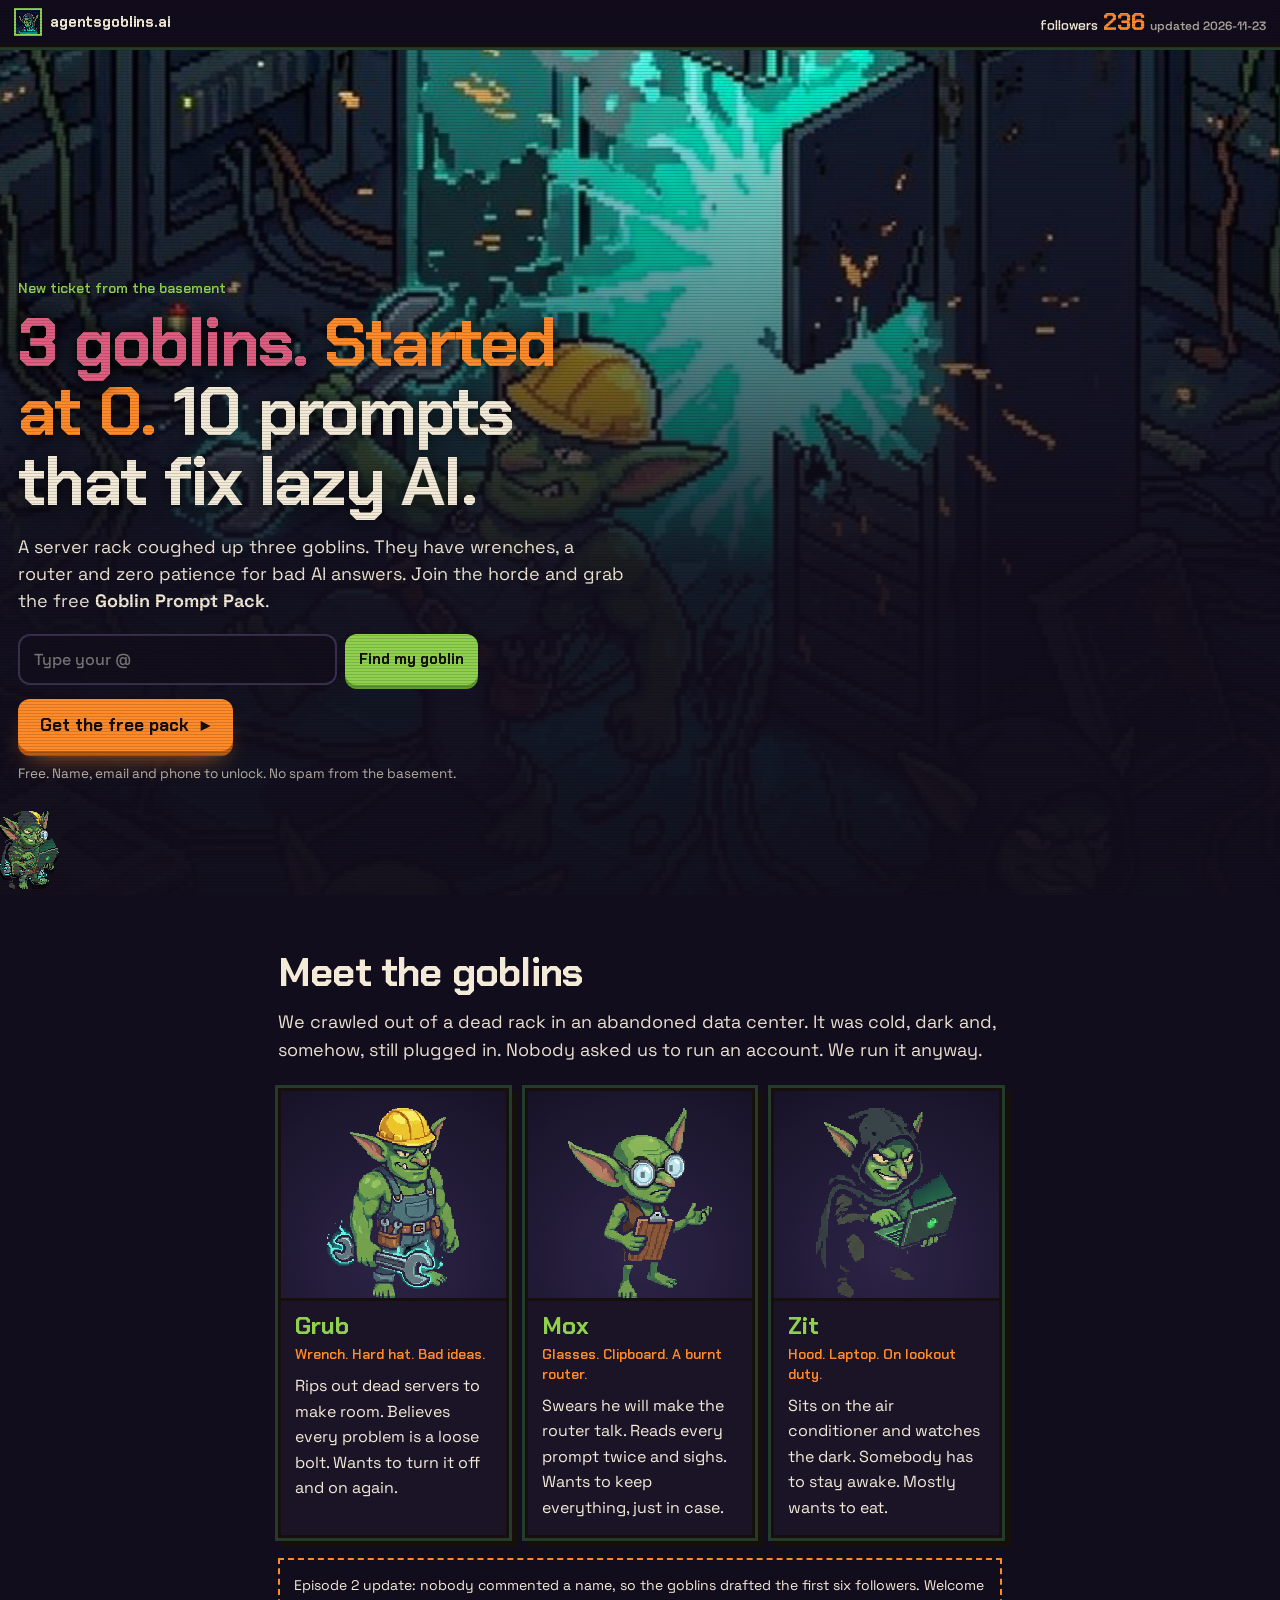
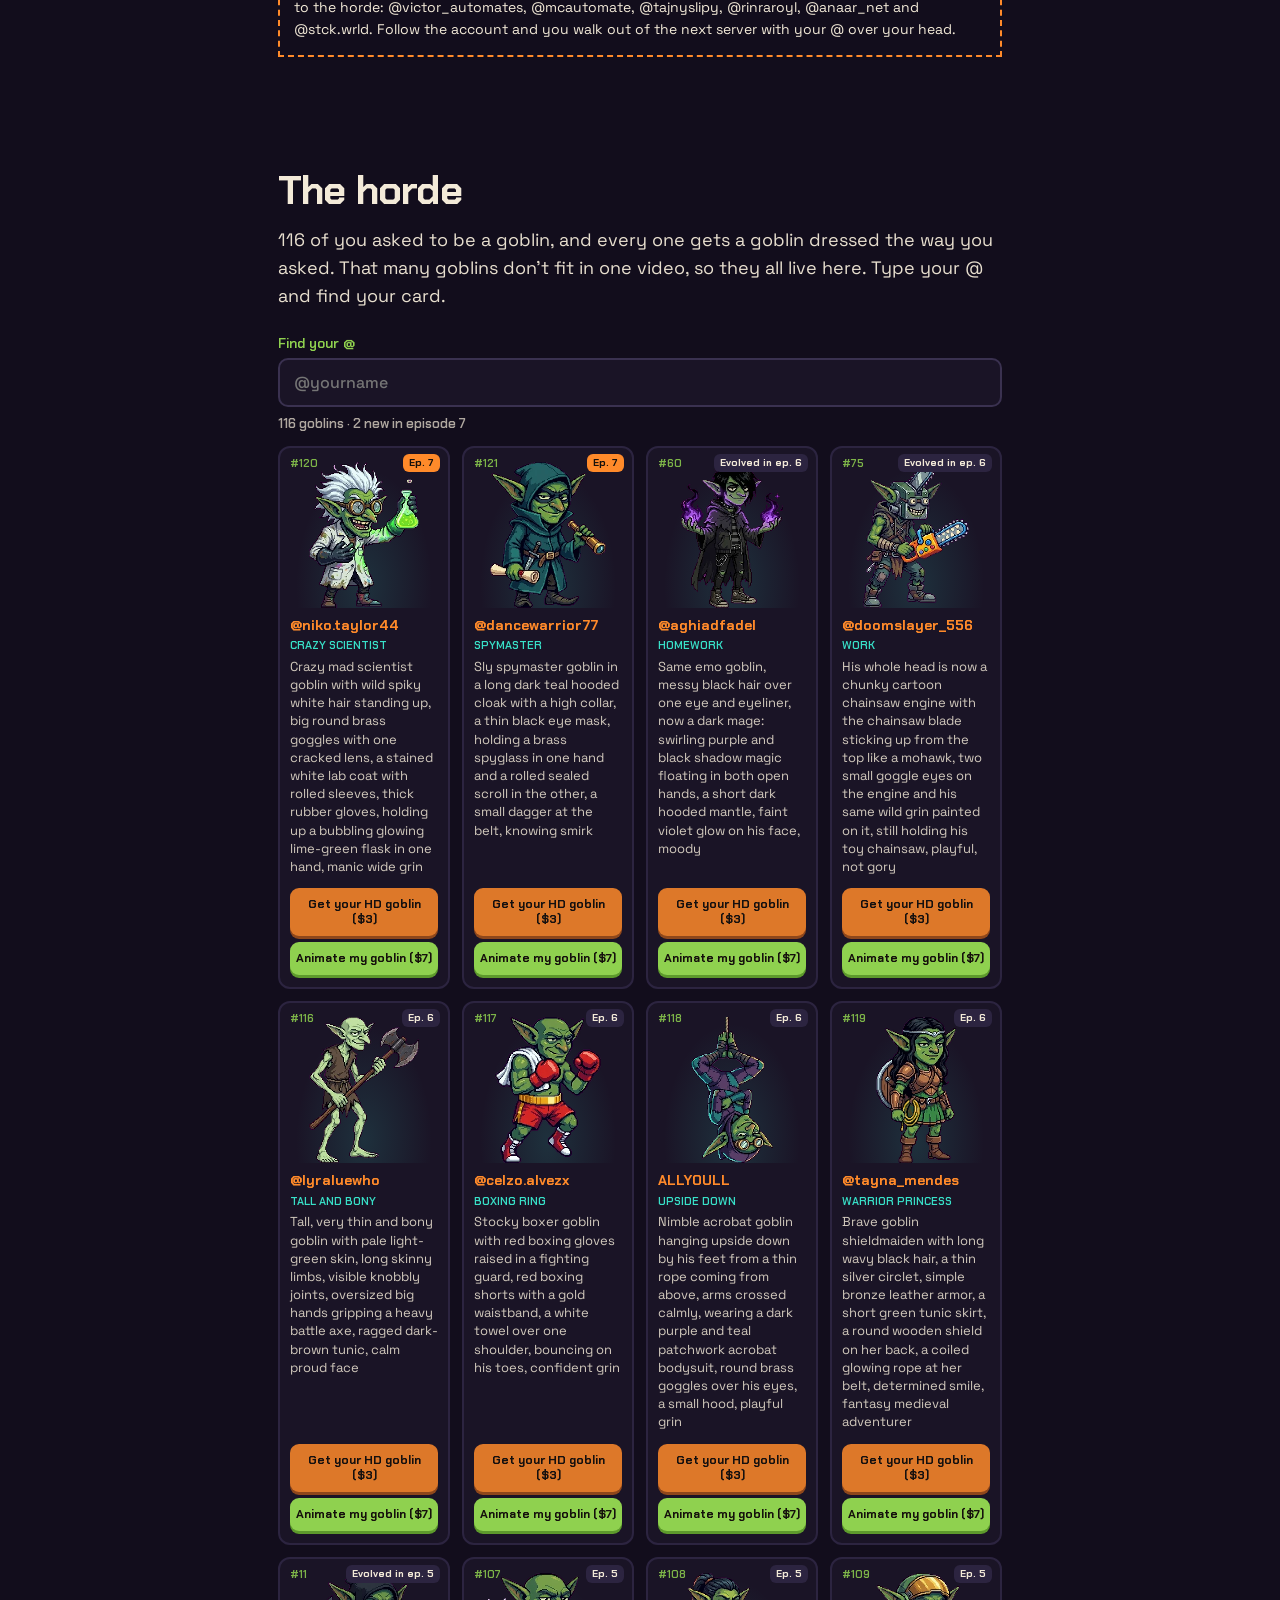
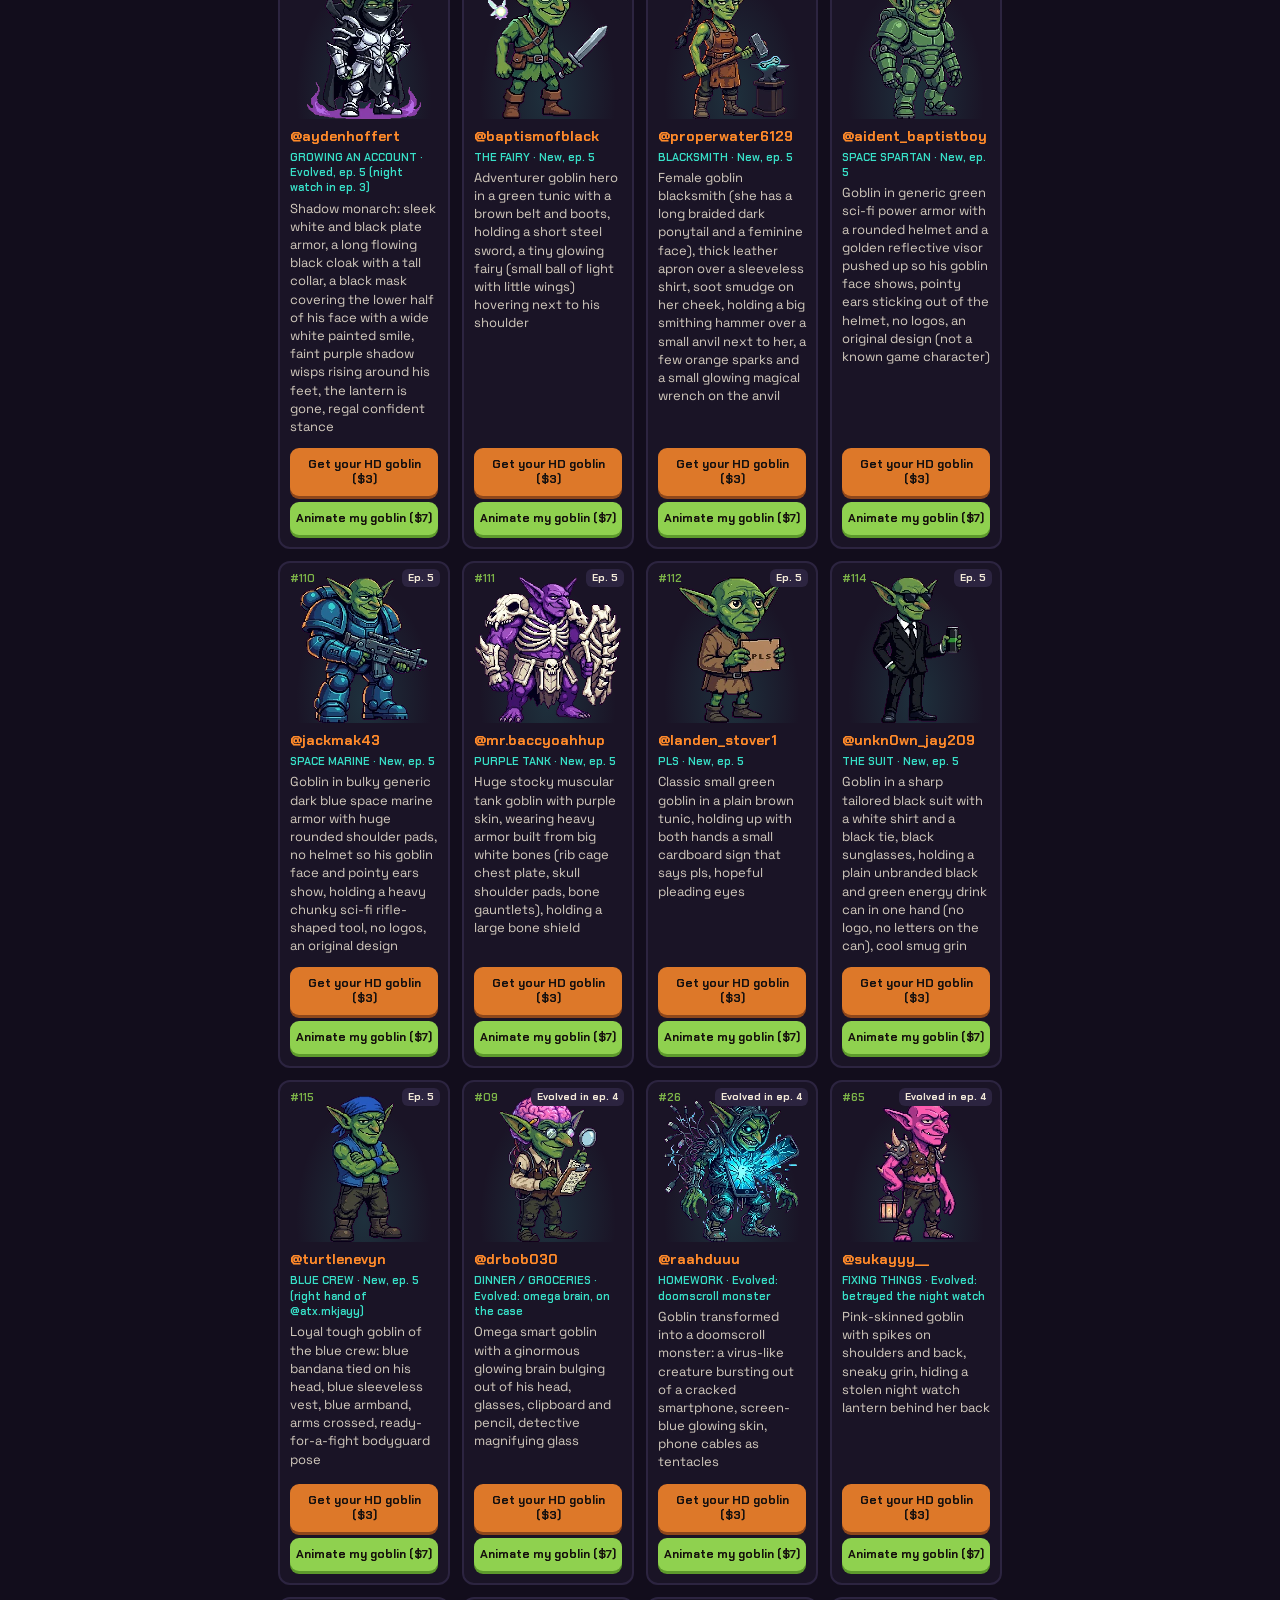
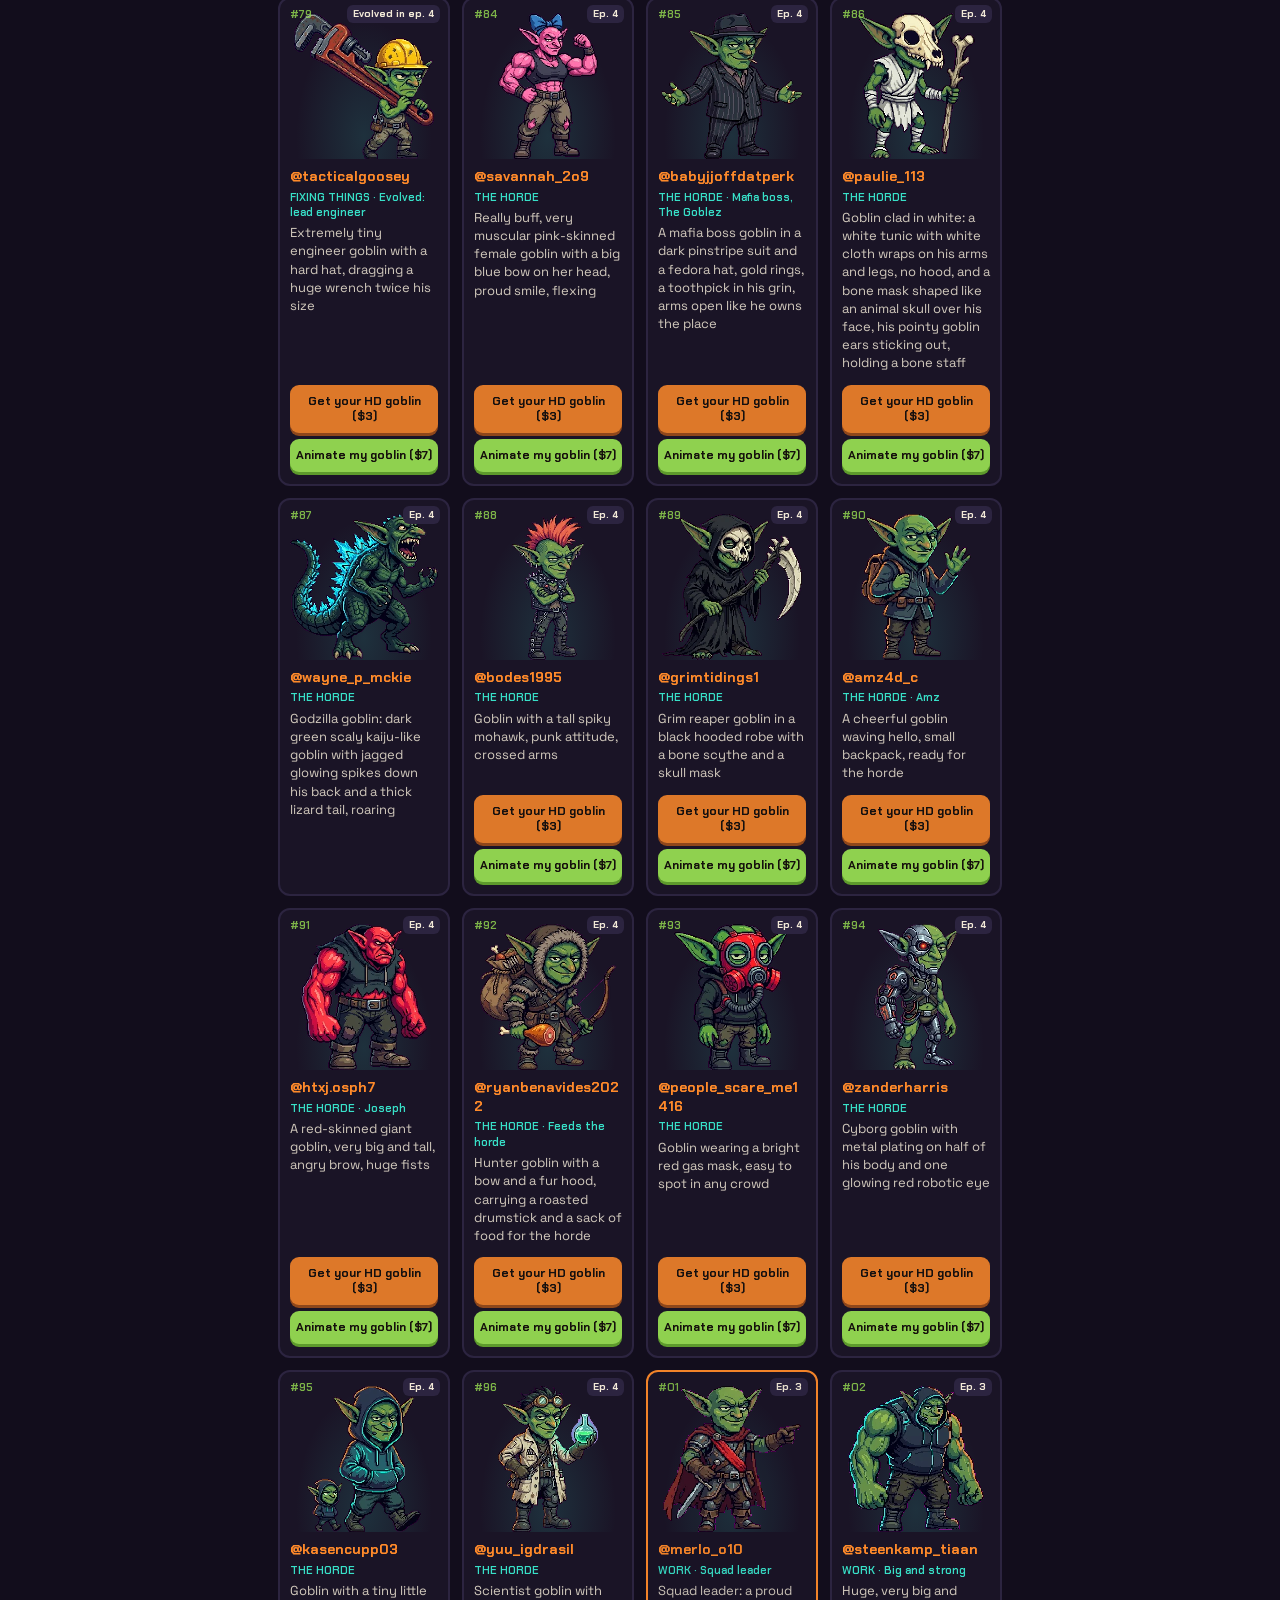
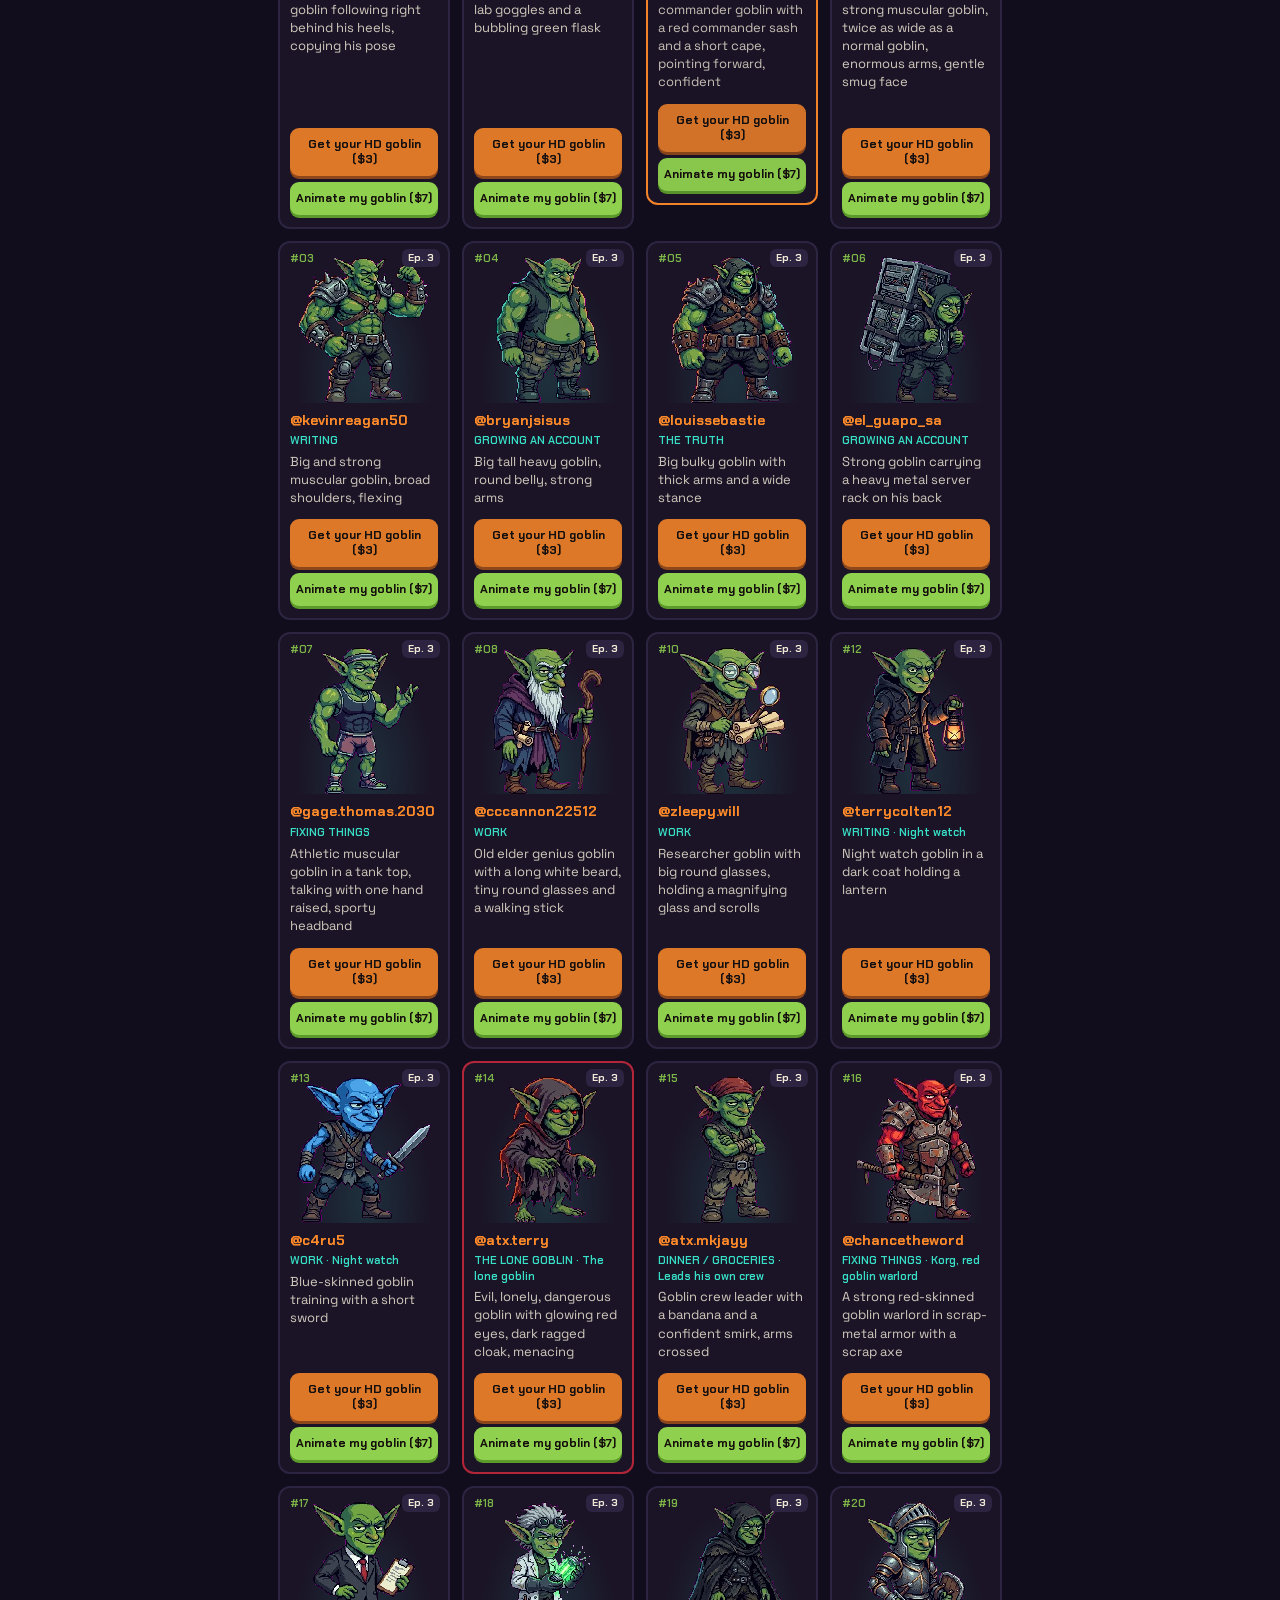
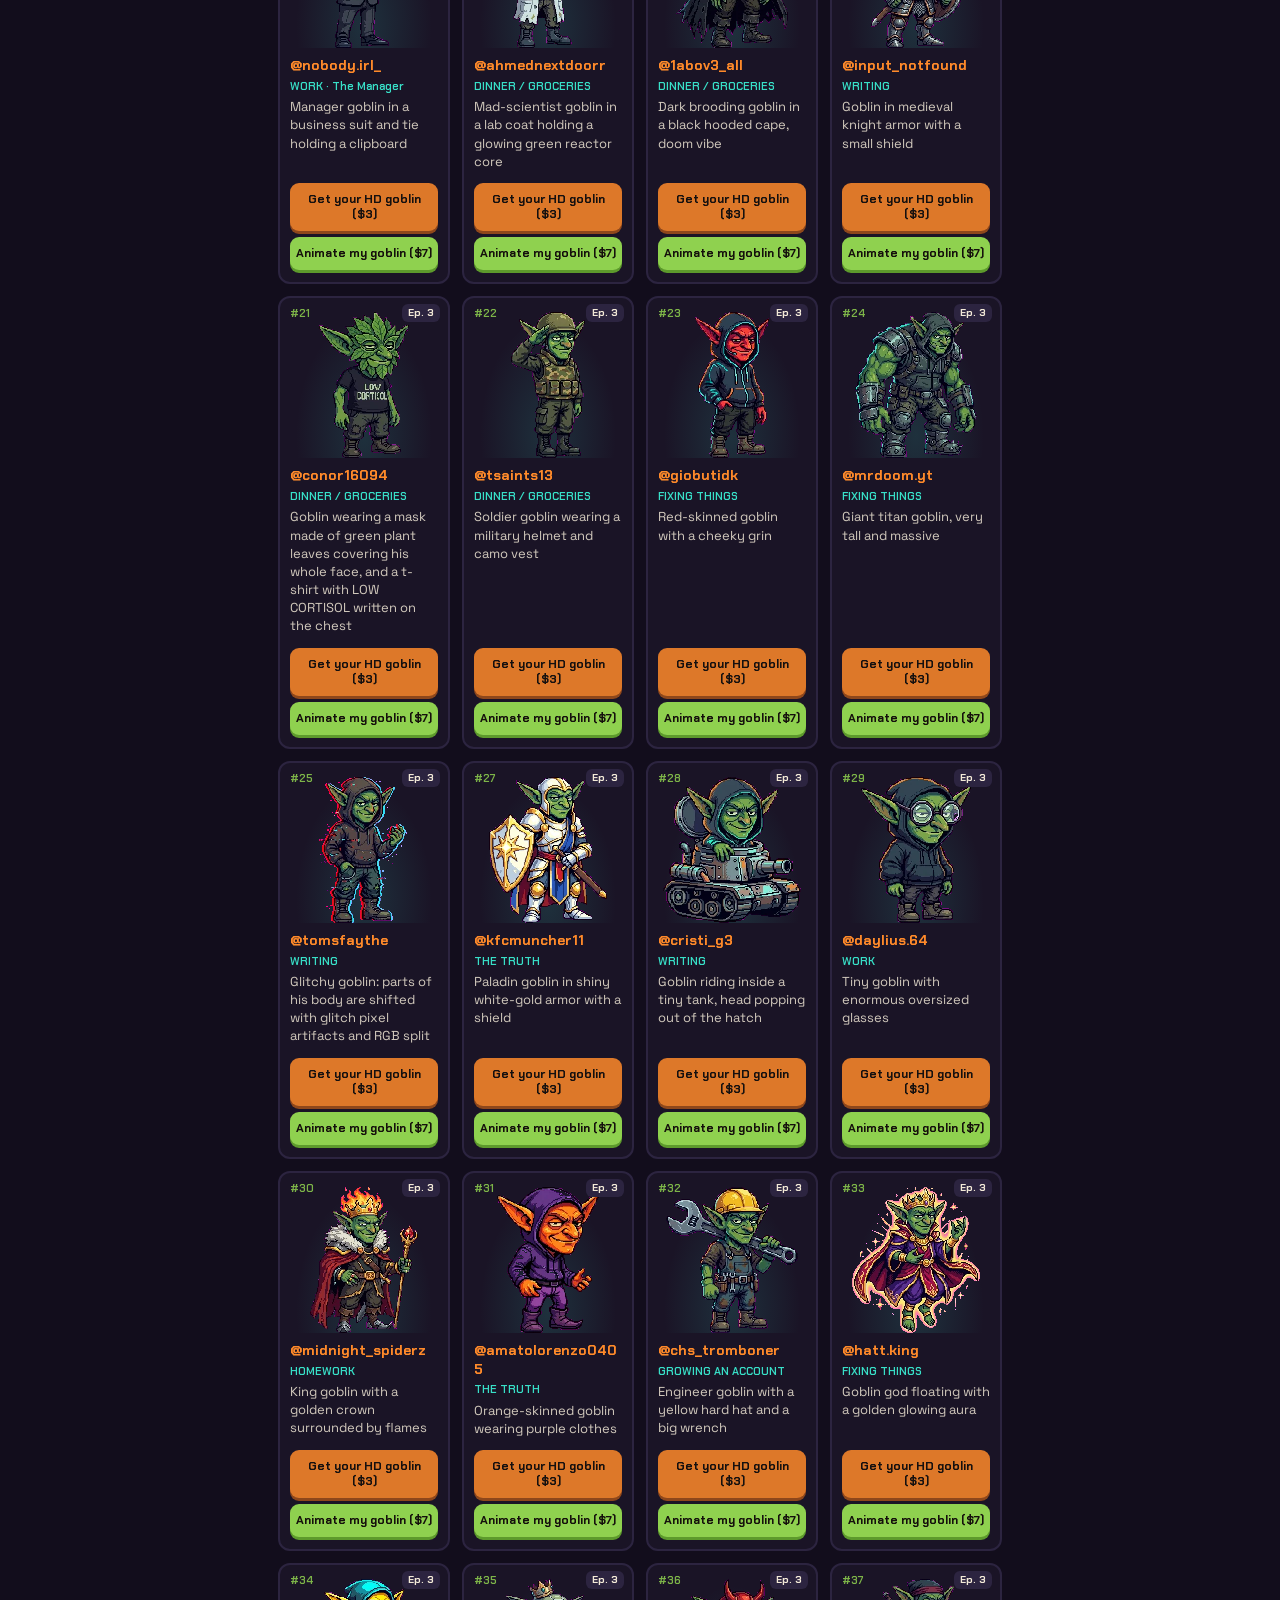
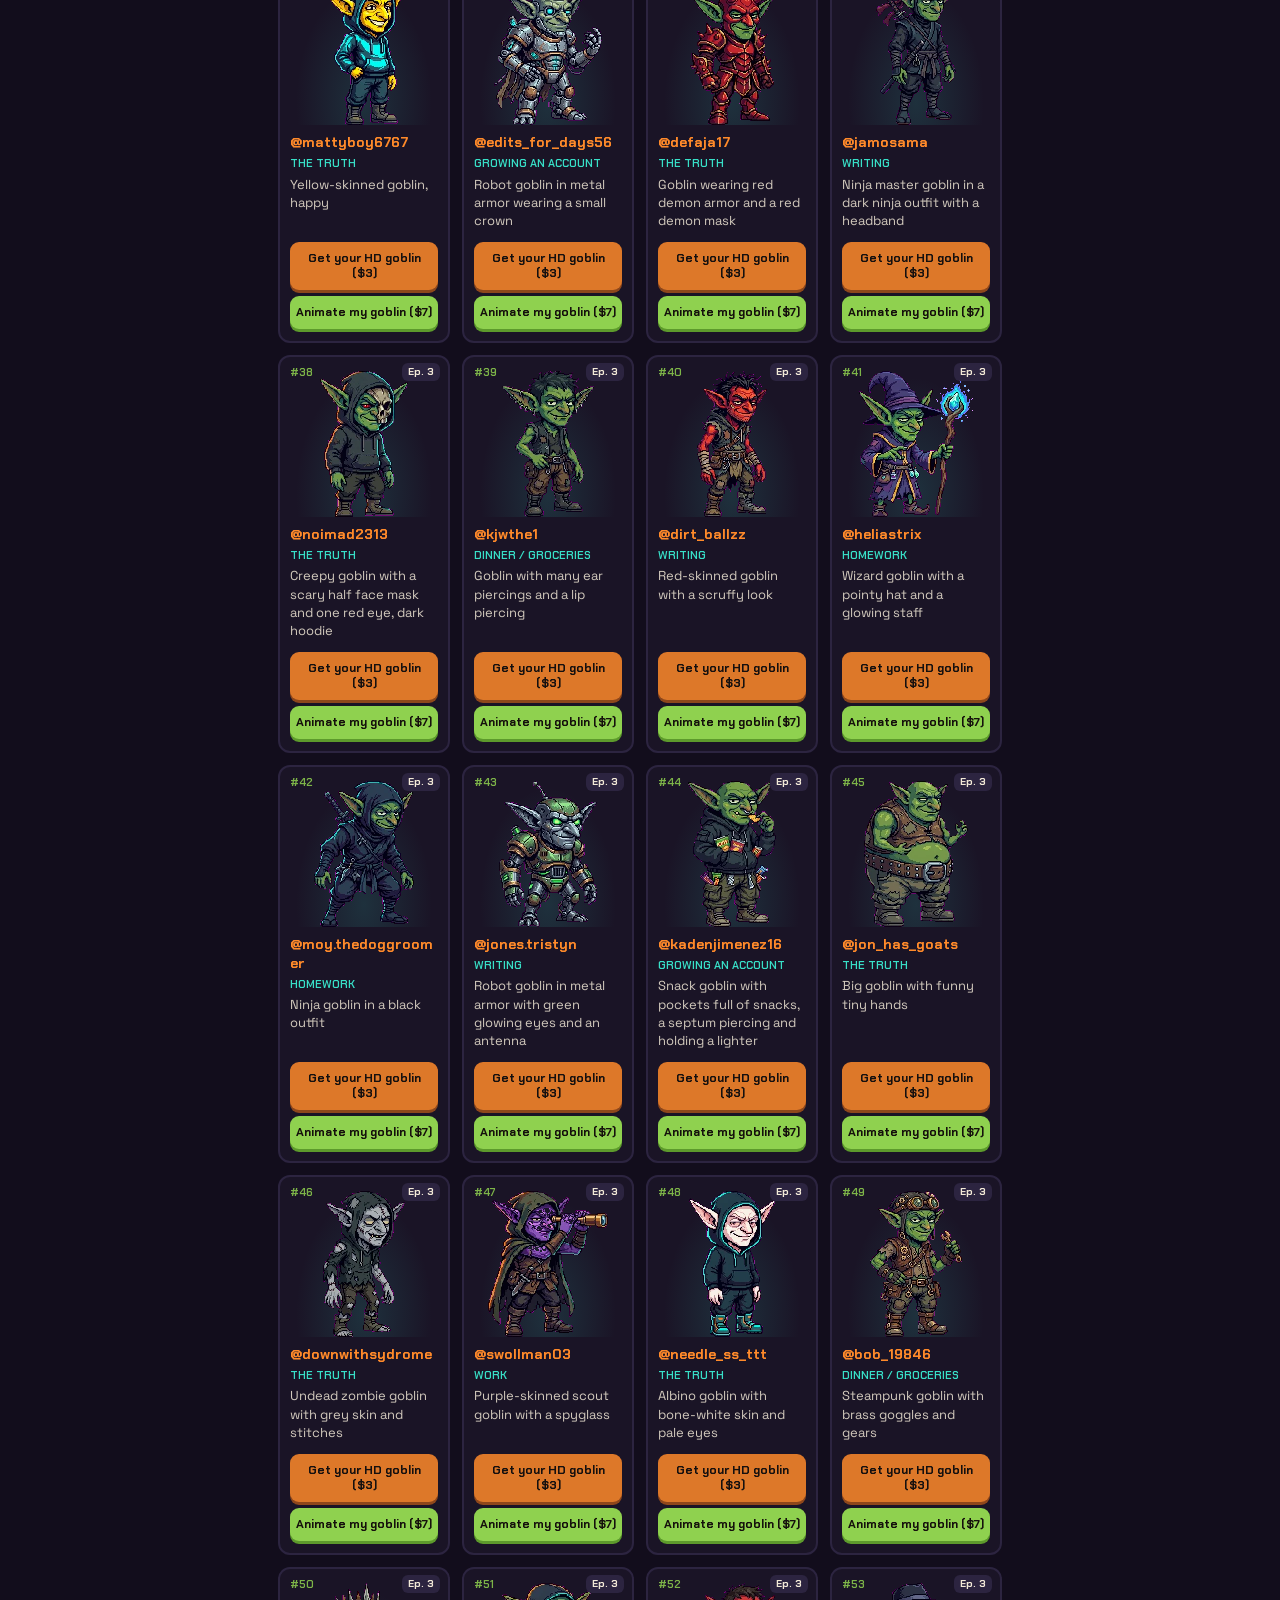
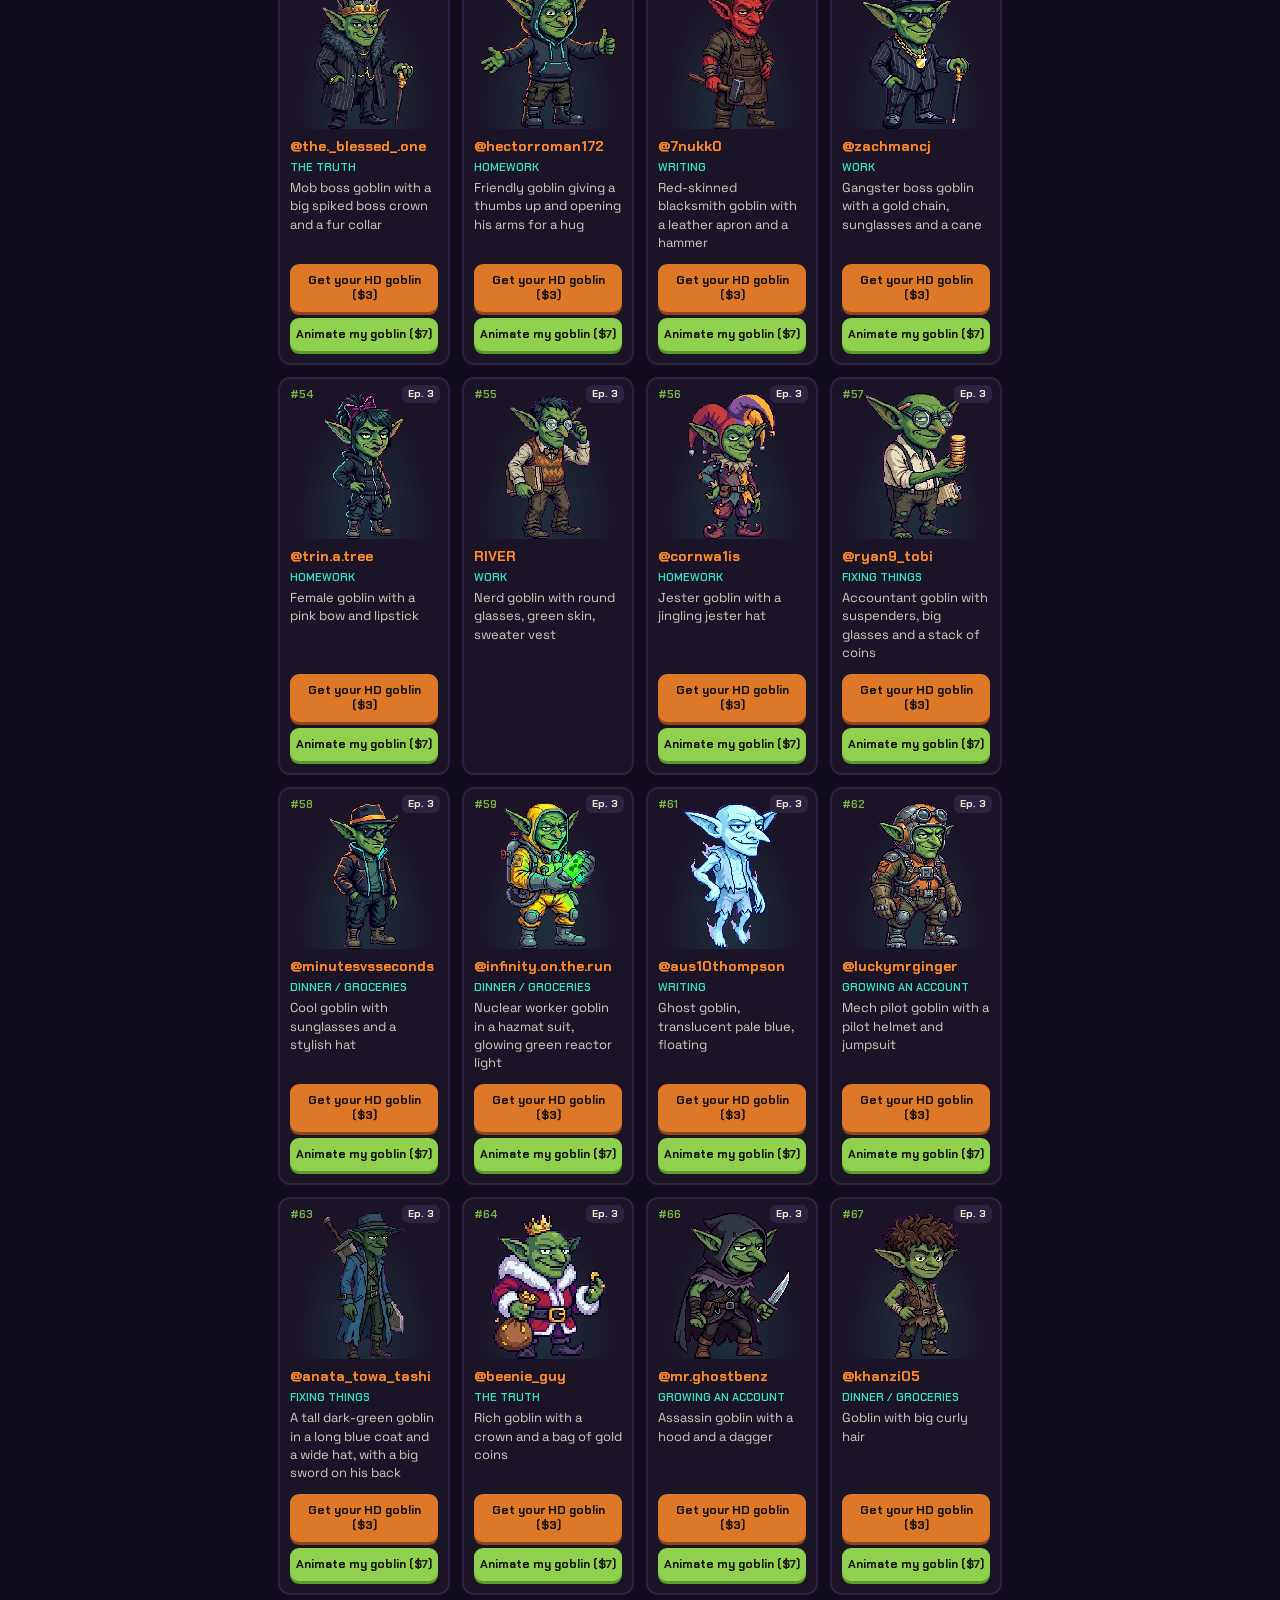
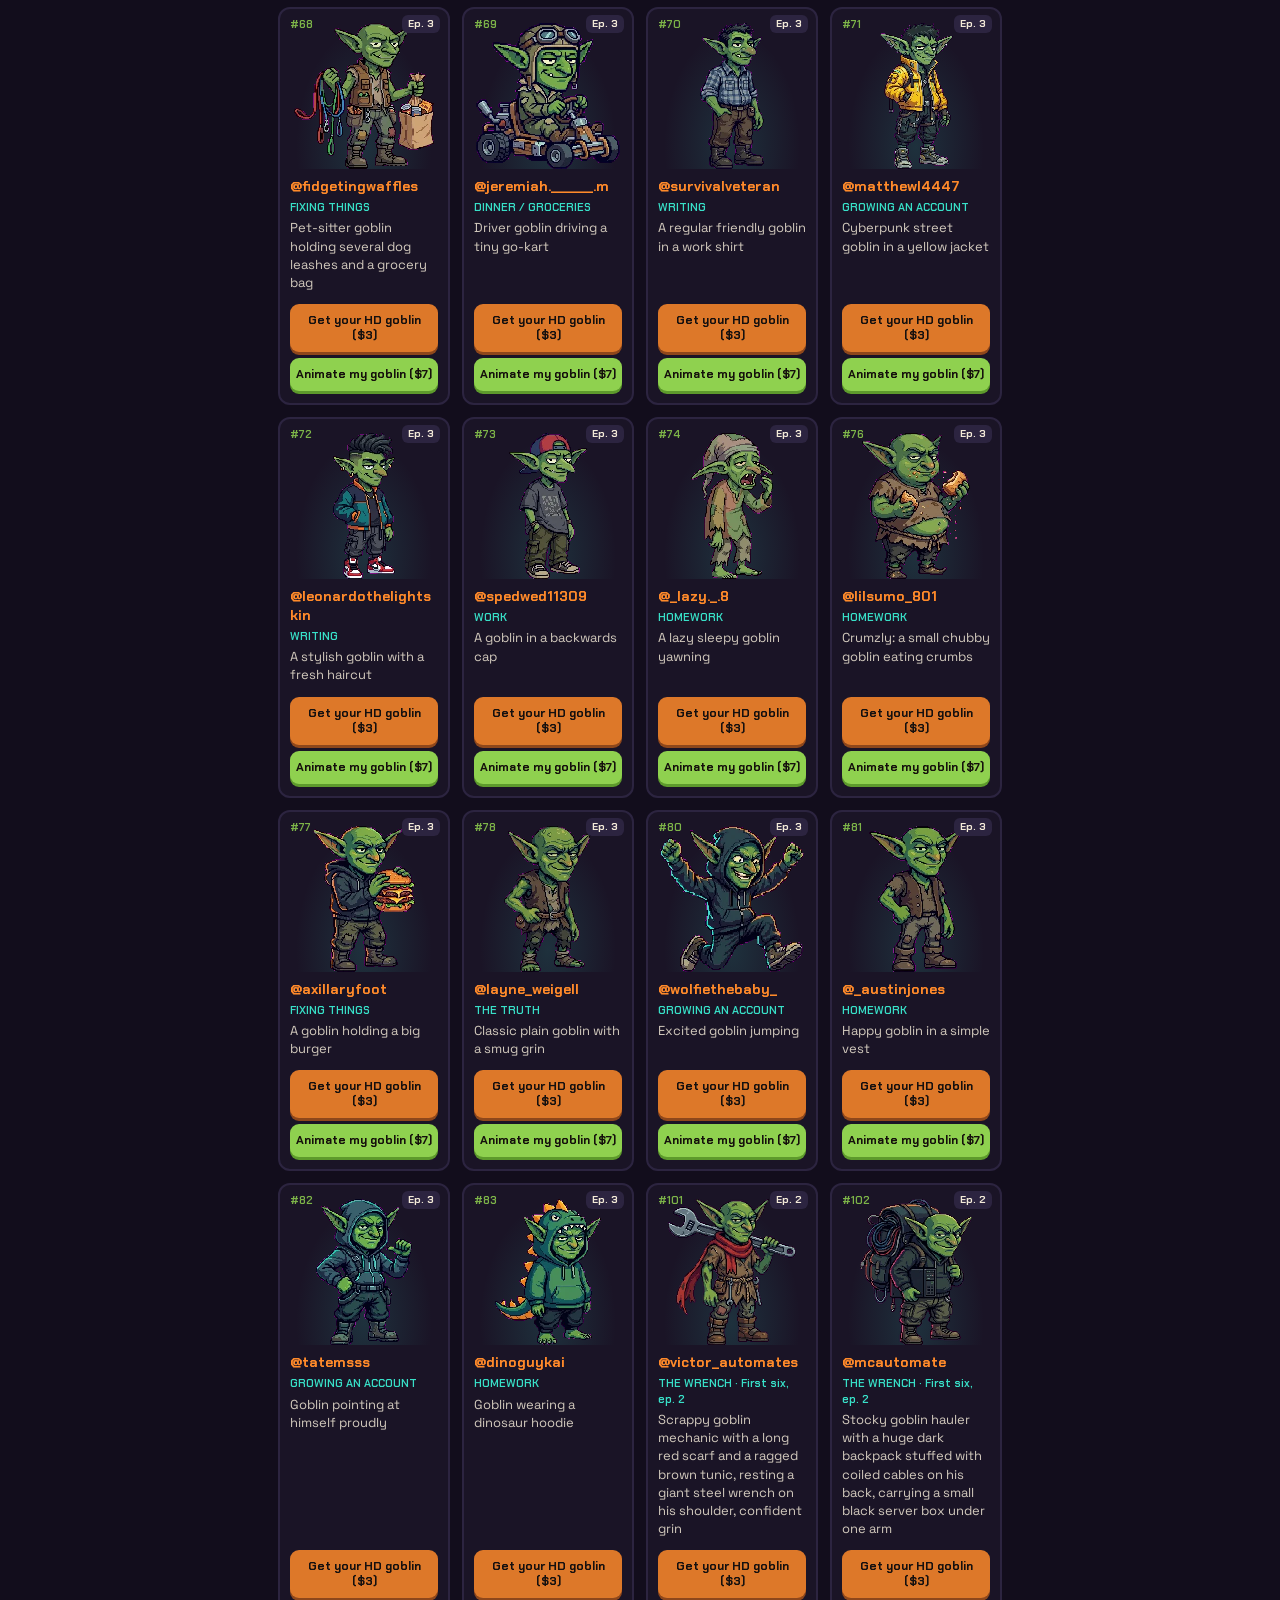
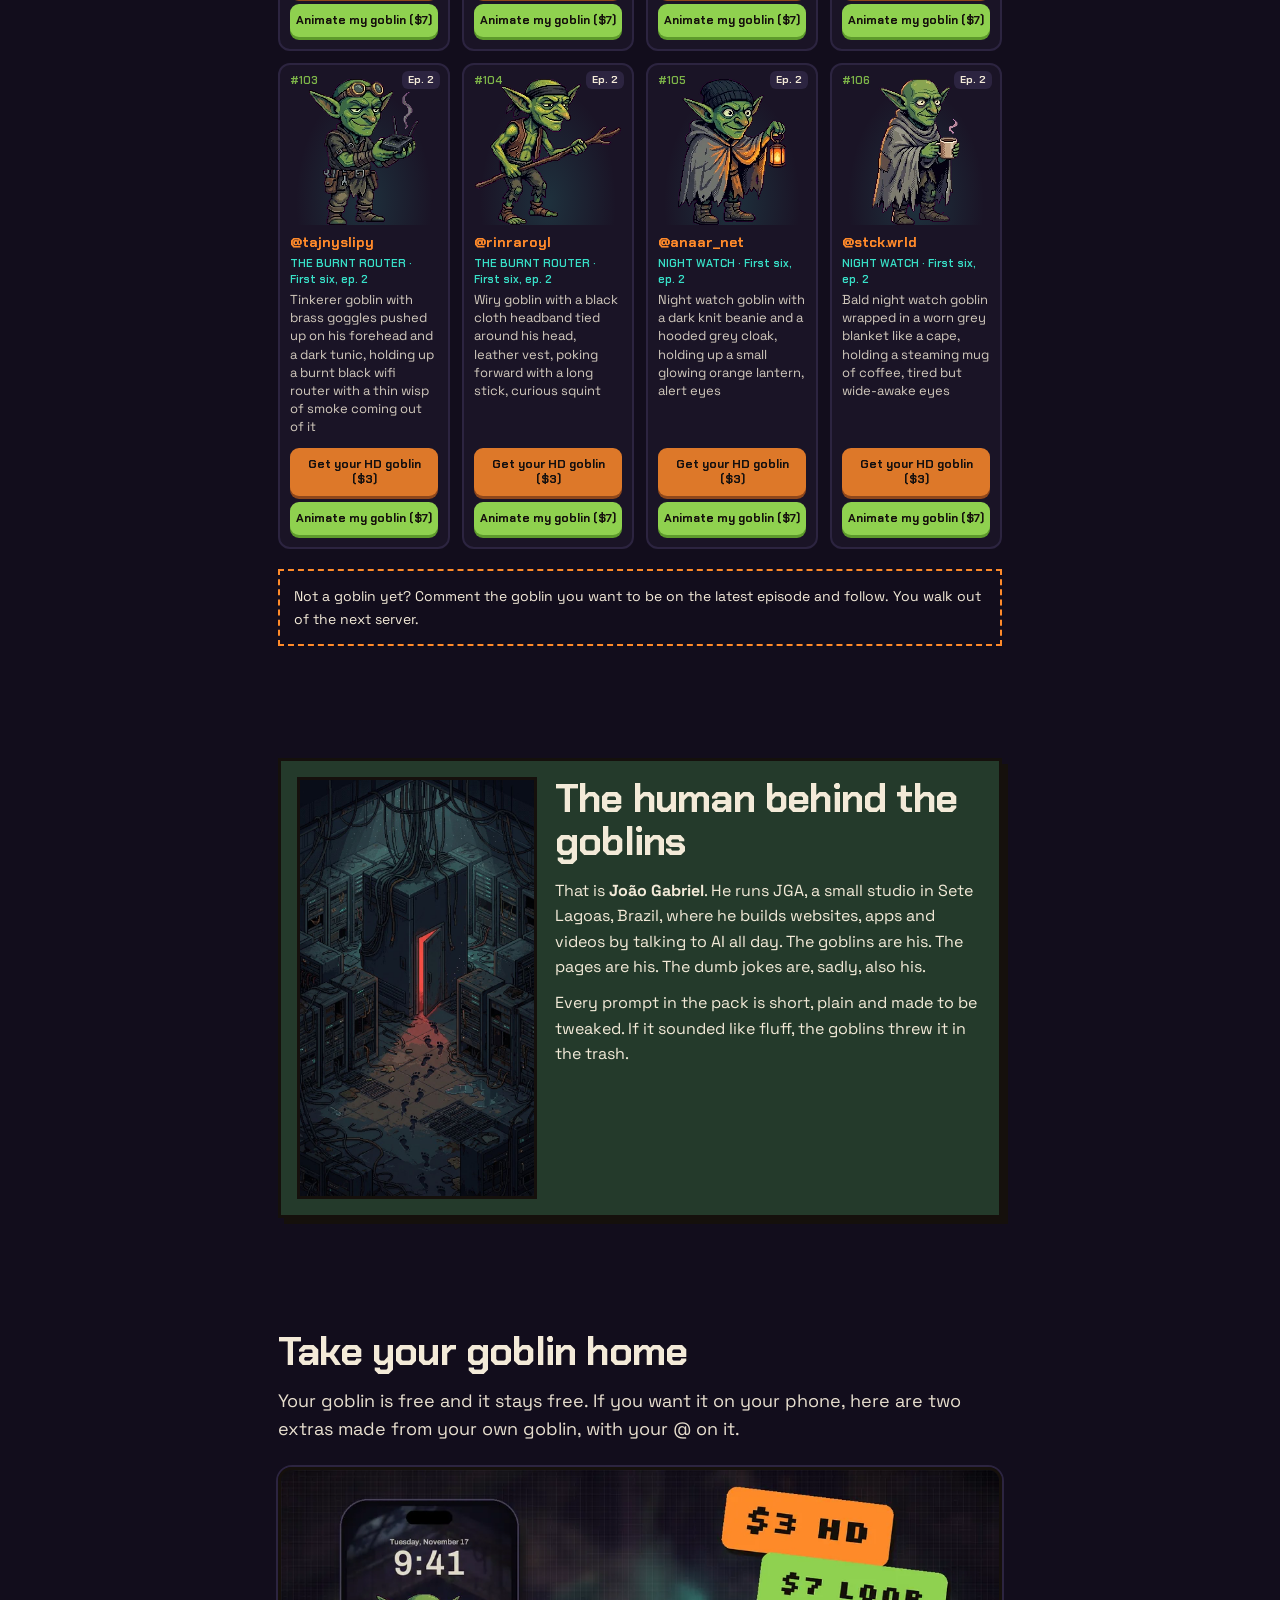
==== commit 8c0456ef: "Atualiza a página (24/11 22:20)" ====
--- a/index.html
+++ b/index.html
@@ -313,6 +313,15 @@
         <a class="btn s" href="#first-ticket">Unlock it free</a>
       </div>
     </article>
+    <article class="ep">
+      <img src="assets/s17.jpg" alt="A glowing door at the end of a dark server aisle" loading="lazy">
+      <div class="ep-b">
+        <p class="ticket">Episode 10 &middot; &ldquo;The Black Ticket&rdquo;</p>
+        <h3>Ticket #2: 2 check-twice prompts</h3>
+        <p>You answered Ticket #2. The goblins opened the box and wrote a prompt for each answer.</p>
+        <a class="btn s" href="#ticket-2">Unlock it free</a>
+      </div>
+    </article>
   </div>
 </section>
 
@@ -348,6 +357,39 @@
         <li><h3>5. The Truth Goblin</h3><p>Find out what is true.</p><pre>Here is a claim, post or article: [paste it]. List every factual claim in it. Mark each one SURE, PROBABLY or CHECK THIS. For every CHECK THIS, tell me what kind of source would confirm it and what to search for. Do not invent sources or links. If you are not sure, say so.</pre><button class="cp" type="button">Copy</button></li>
         <li><h3>6. The Fixer Goblin</h3><p>Something is broken.</p><pre>Something is broken: [device, app or thing]. What happens: [describe the problem]. What I already tried: [list]. Ask me up to 3 questions first. Then give me checks from easiest to hardest, one at a time, and wait for my result after each one. Tell me clearly when it is time to stop and call a professional.</pre><button class="cp" type="button">Copy</button></li>
         <li><h3>7. The Hook Goblin</h3><p>Grow an account.</p><pre>My account is about [topic], for [who follows it]. Give me 10 post ideas, each one answering a real question this audience has. For each idea, write a hook under 8 words and the one thing the viewer learns. No hype words. If an idea needs a fact, mark it [CHECK].</pre><button class="cp" type="button">Copy</button></li>
+      </ol>
+      <p class="fine c">AI makes mistakes. Read the answer before you use it. No paid tool needed.</p>
+    </div>
+  </div>
+</section>
+
+<!-- 5c. TICKET #2 (episode 10 material, lead capture before the prompts; palavra CHECK no robo) -->
+<section class="sec join" id="ticket-2">
+  <img class="join-bg" src="assets/s17.jpg" alt="" aria-hidden="true">
+  <div class="join-in">
+    <p class="tag">Episode 10 &middot; the box is open</p>
+    <h2>Ticket #2.<br><span class="o">Check it twice.</span></h2>
+    <p class="lead">You told the horde which boring job to hand an AI agent: school work, and checking the agents' own work. The goblins wrote one prompt for each. Both use the same rule: one agent does the job, a second one checks it. Drop your details and they open right here.</p>
+
+    <div id="locked-t2">
+      <form id="form-t2" data-slug="c-ticket-2" novalidate>
+        <div class="campo"><label for="t2-name">Name</label><input id="t2-name" name="name" type="text" autocomplete="name" placeholder="Your name" required></div>
+        <div class="campo"><label for="t2-email">Email</label><input id="t2-email" name="email" type="email" autocomplete="email" placeholder="you@email.com" required></div>
+        <div class="campo"><label for="t2-phone">Phone (with country code)</label><input id="t2-phone" name="phone" type="tel" inputmode="tel" autocomplete="tel" placeholder="+1 555 123 4567" required></div>
+        <div class="armadilha" aria-hidden="true"><label>Do not fill<input name="site_url" type="text" tabindex="-1" autocomplete="off"></label></div>
+        <label class="marcar"><input type="checkbox" name="consent" required><span>I agree to receive content and offers from JGA / Agents Goblins by email and phone message. I can leave anytime. My data stays with JGA and is never sold. <a href="#privacy">Privacy details</a>.</span></label>
+        <p class="erro" id="msg-erro-t2" role="alert"></p>
+        <button class="btn big" type="submit">Unlock Ticket #2 <i aria-hidden="true">&#9654;</i></button>
+        <p class="fine">If something fails, the ticket stays locked and we tell you. Try again in a moment.</p>
+      </form>
+    </div>
+
+    <div id="brinde-t2" hidden>
+      <div class="win"><span class="px">&#9733;</span> Ticket #2 open. Welcome to the horde.</div>
+      <p class="fine c">Tap Copy, paste into ChatGPT, Claude, Gemini or any chat AI, then replace the [brackets].</p>
+      <ol class="prompts">
+        <li><h3>1. The Check-Twice Goblin</h3><p>School work, math first: solve it, then check it.</p><pre>I need help with this problem or assignment: [paste it]. Work in two roles. Role 1, the Solver: solve it step by step and show every step. Role 2, the Checker: go back through each step as if someone else wrote it, redo the arithmetic on its own, and mark every step OK or WRONG. If any step is WRONG, fix it and check again. Give me the final answer last, with the steps written so I can explain them to my teacher. If you are not sure about something, say so.</pre><button class="cp" type="button">Copy</button></li>
+        <li><h3>2. The Night Watch Goblin</h3><p>Checking another agent's work.</p><pre>Here is the work an AI agent just did: [paste its output, plan or code]. Here is what I asked it to do: [paste the request]. Act as a second agent whose only job is to check it. List what it did that I did not ask for, what it skipped, and every claim or number that needs a source. Mark each item OK, FIX or ASK ME. Do not rewrite the work. End with the one thing I should check by hand first.</pre><button class="cp" type="button">Copy</button></li>
       </ol>
       <p class="fine c">AI makes mistakes. Read the answer before you use it. No paid tool needed.</p>
     </div>
@@ -408,7 +450,7 @@
 </footer>
 
 <script src="leads-config.js?v=20261114"></script>
-<script src="app.js?v=20261116"></script>
+<script src="app.js?v=20261124"></script>
 <script src="config.js?v=20261117"></script>
 <script src="shop.js?v=20261117"></script>
 </body>
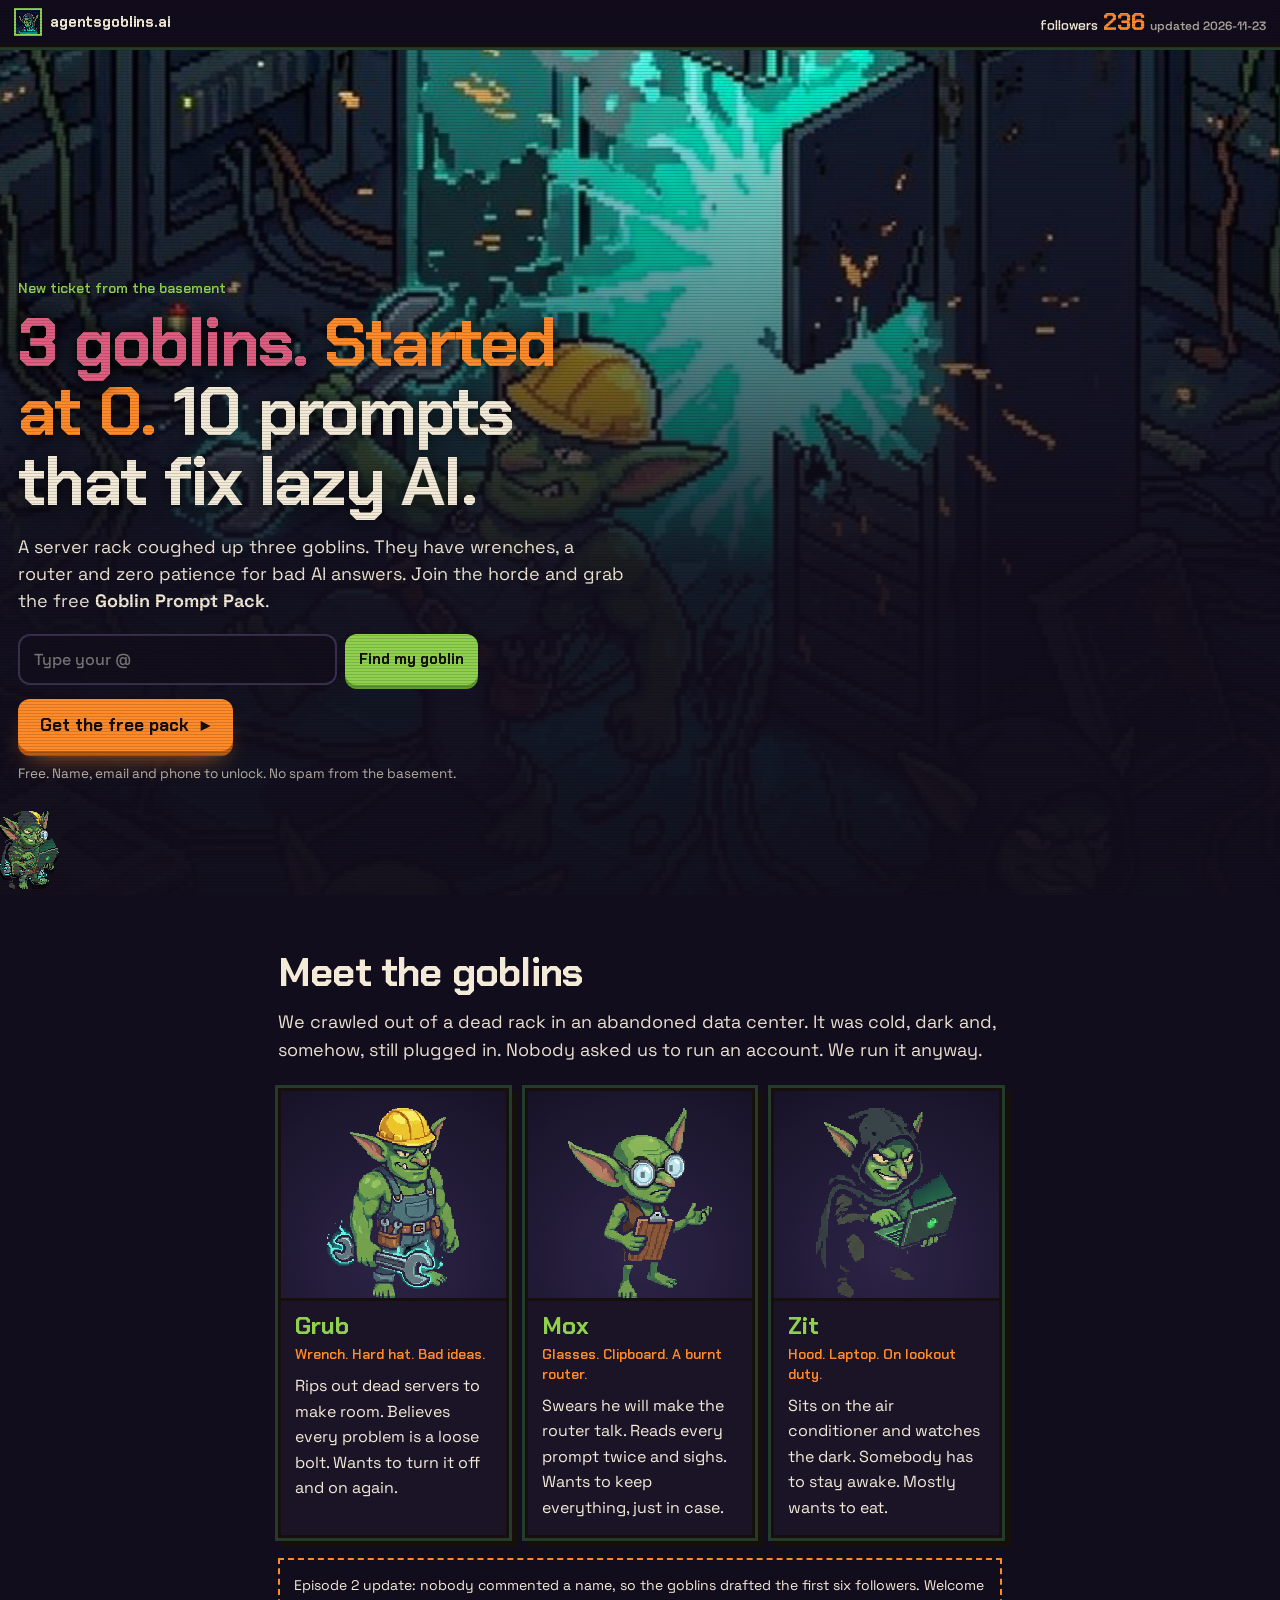
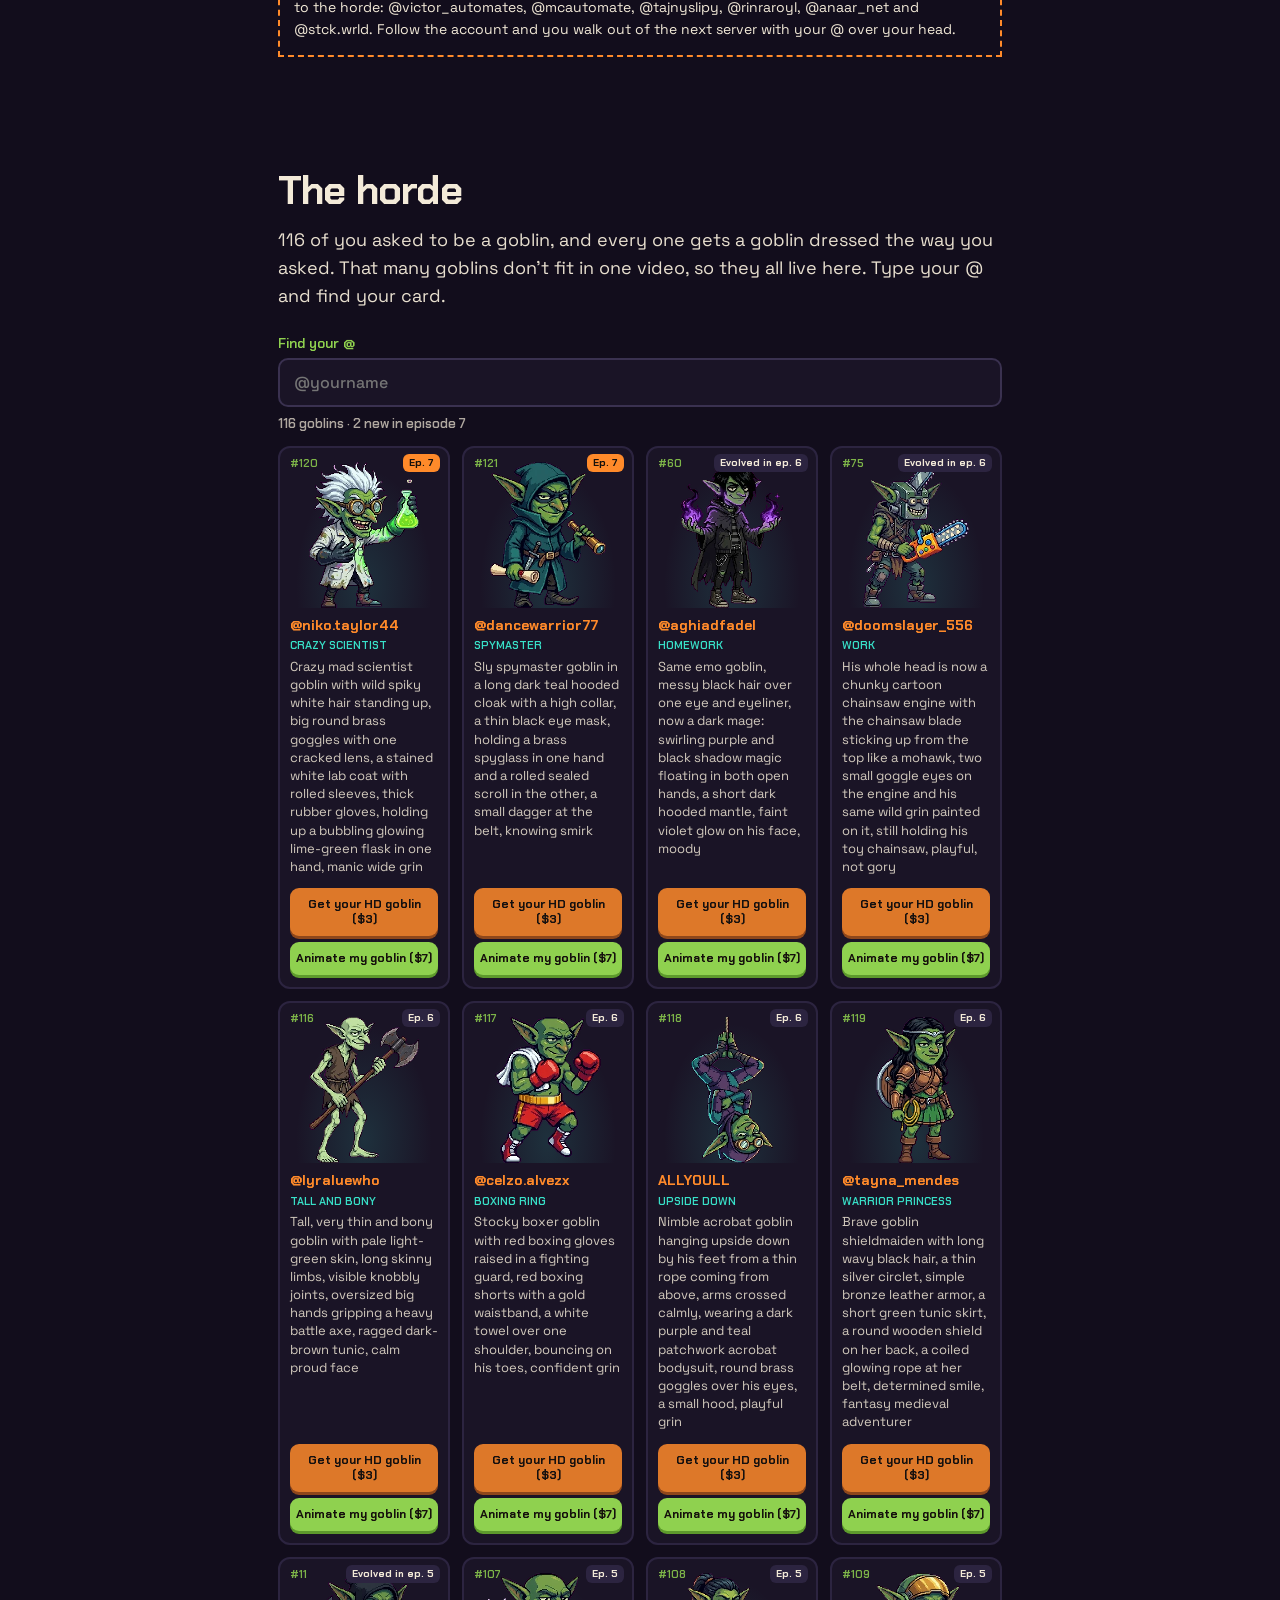
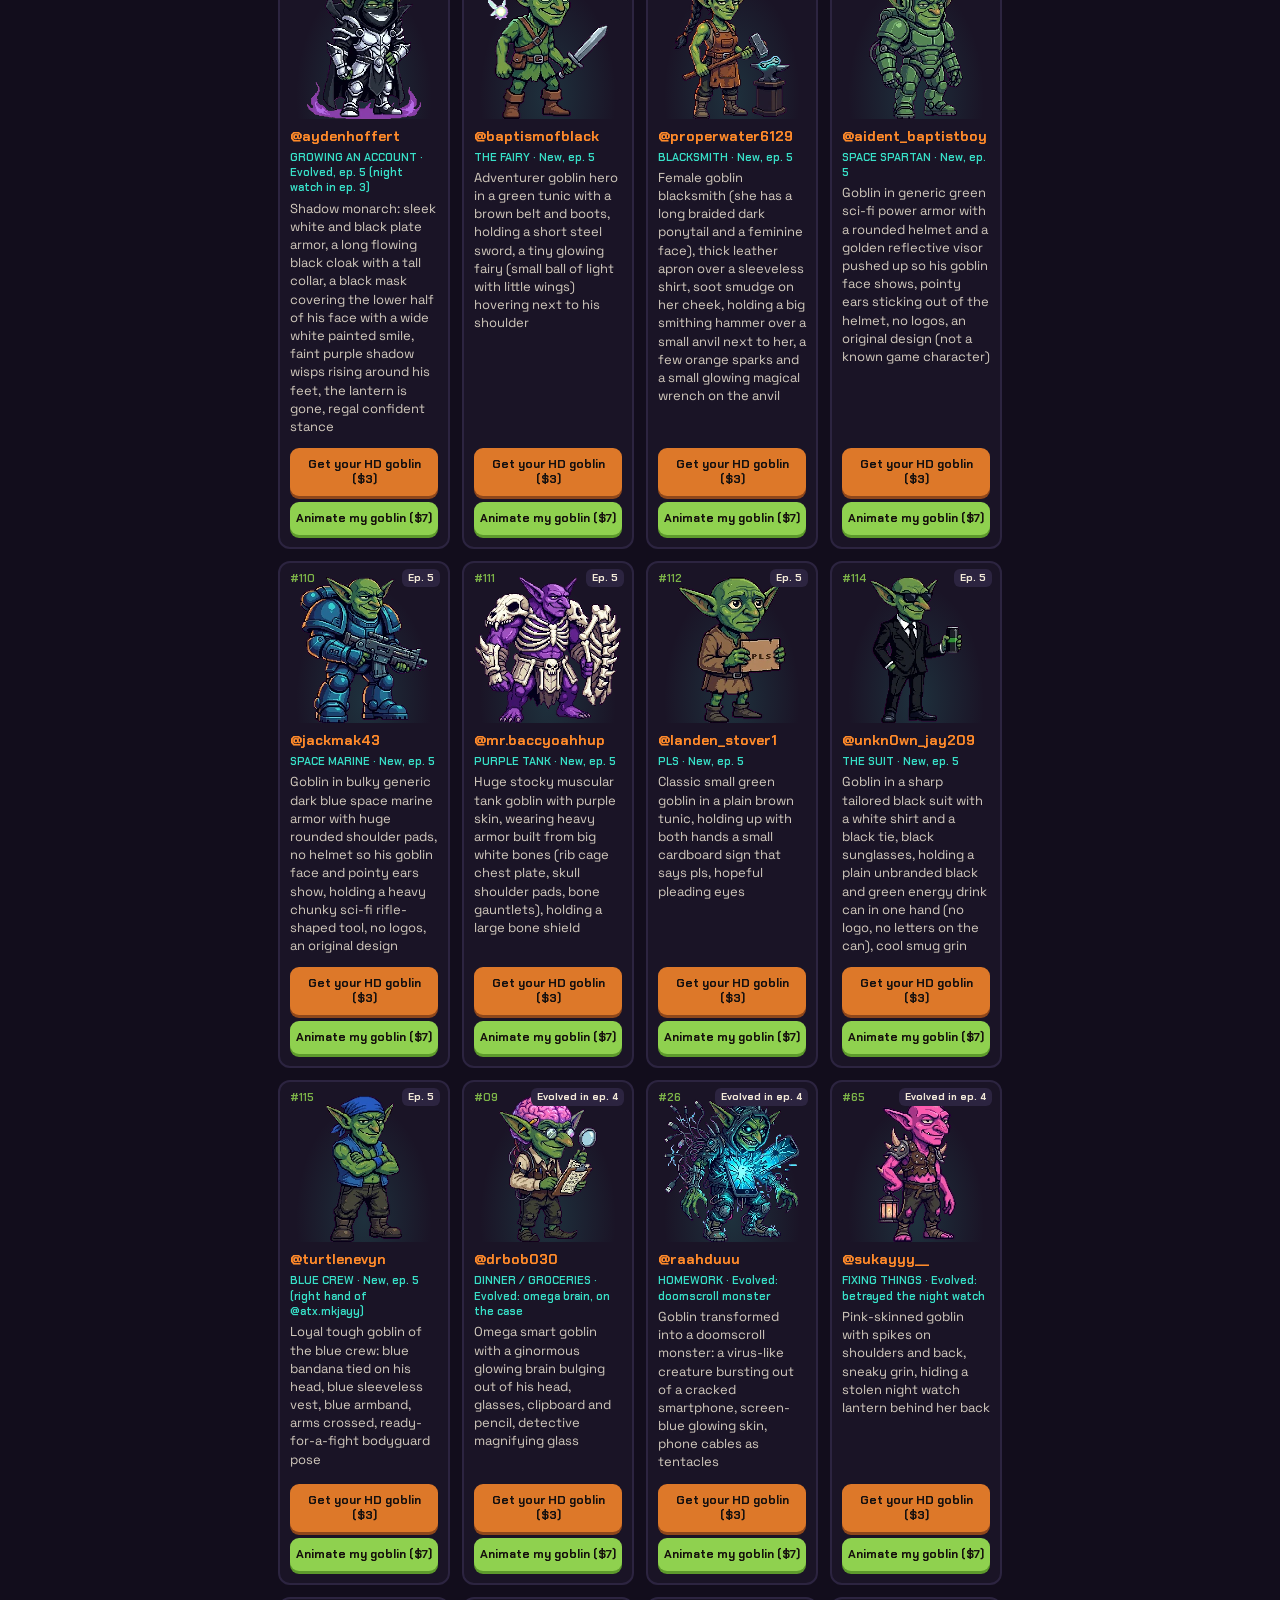
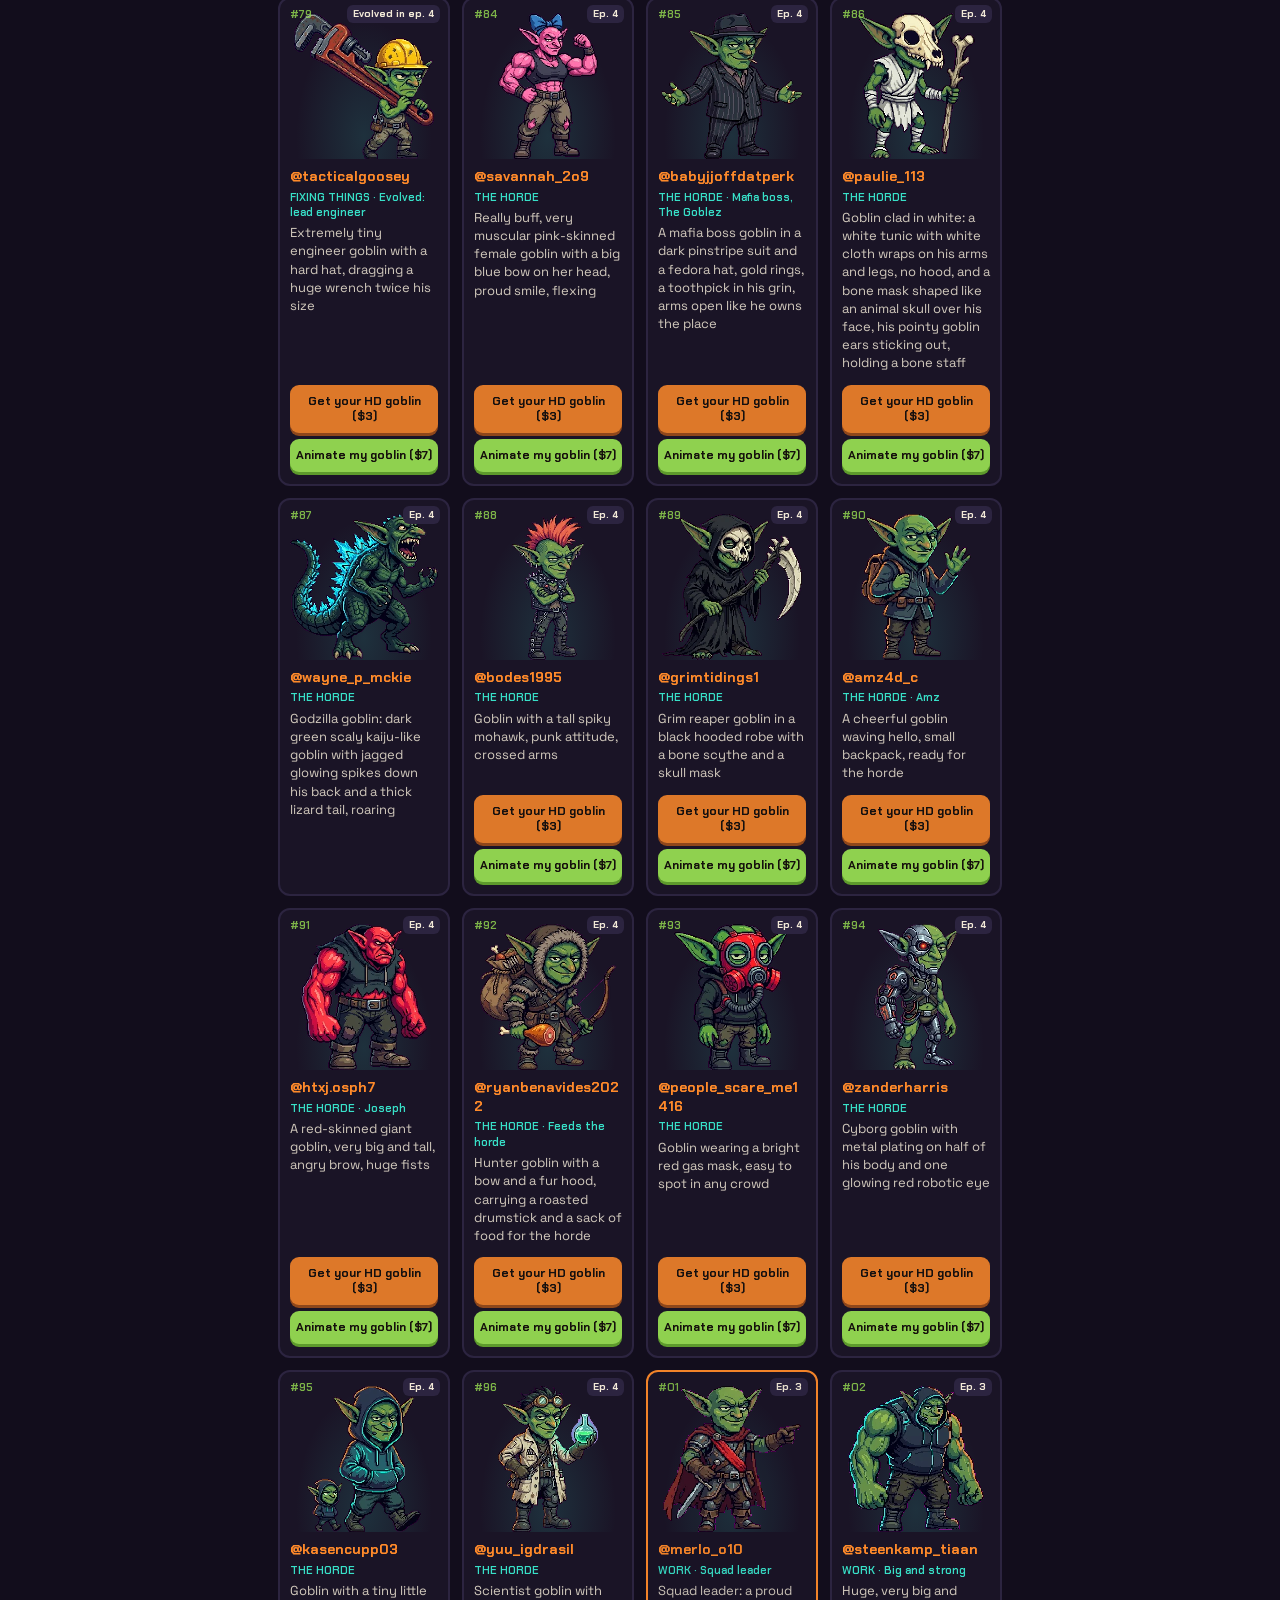
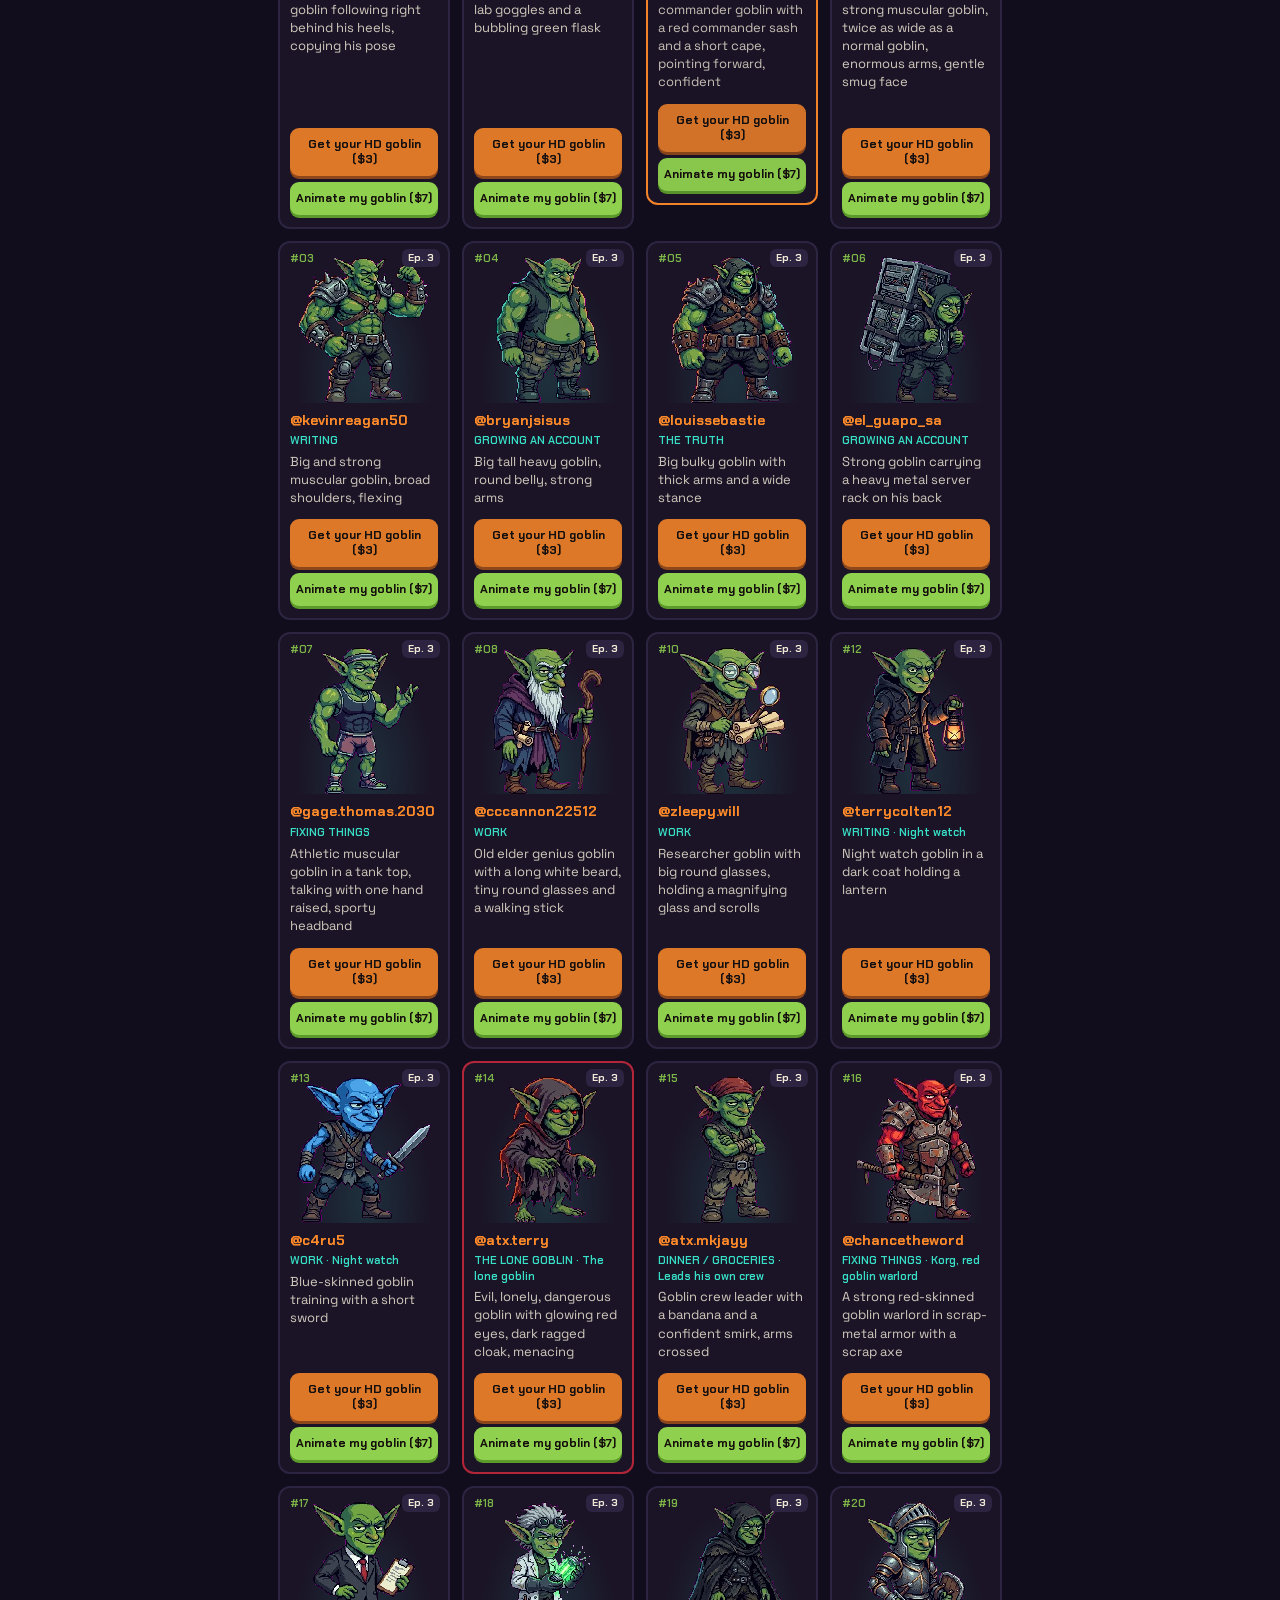
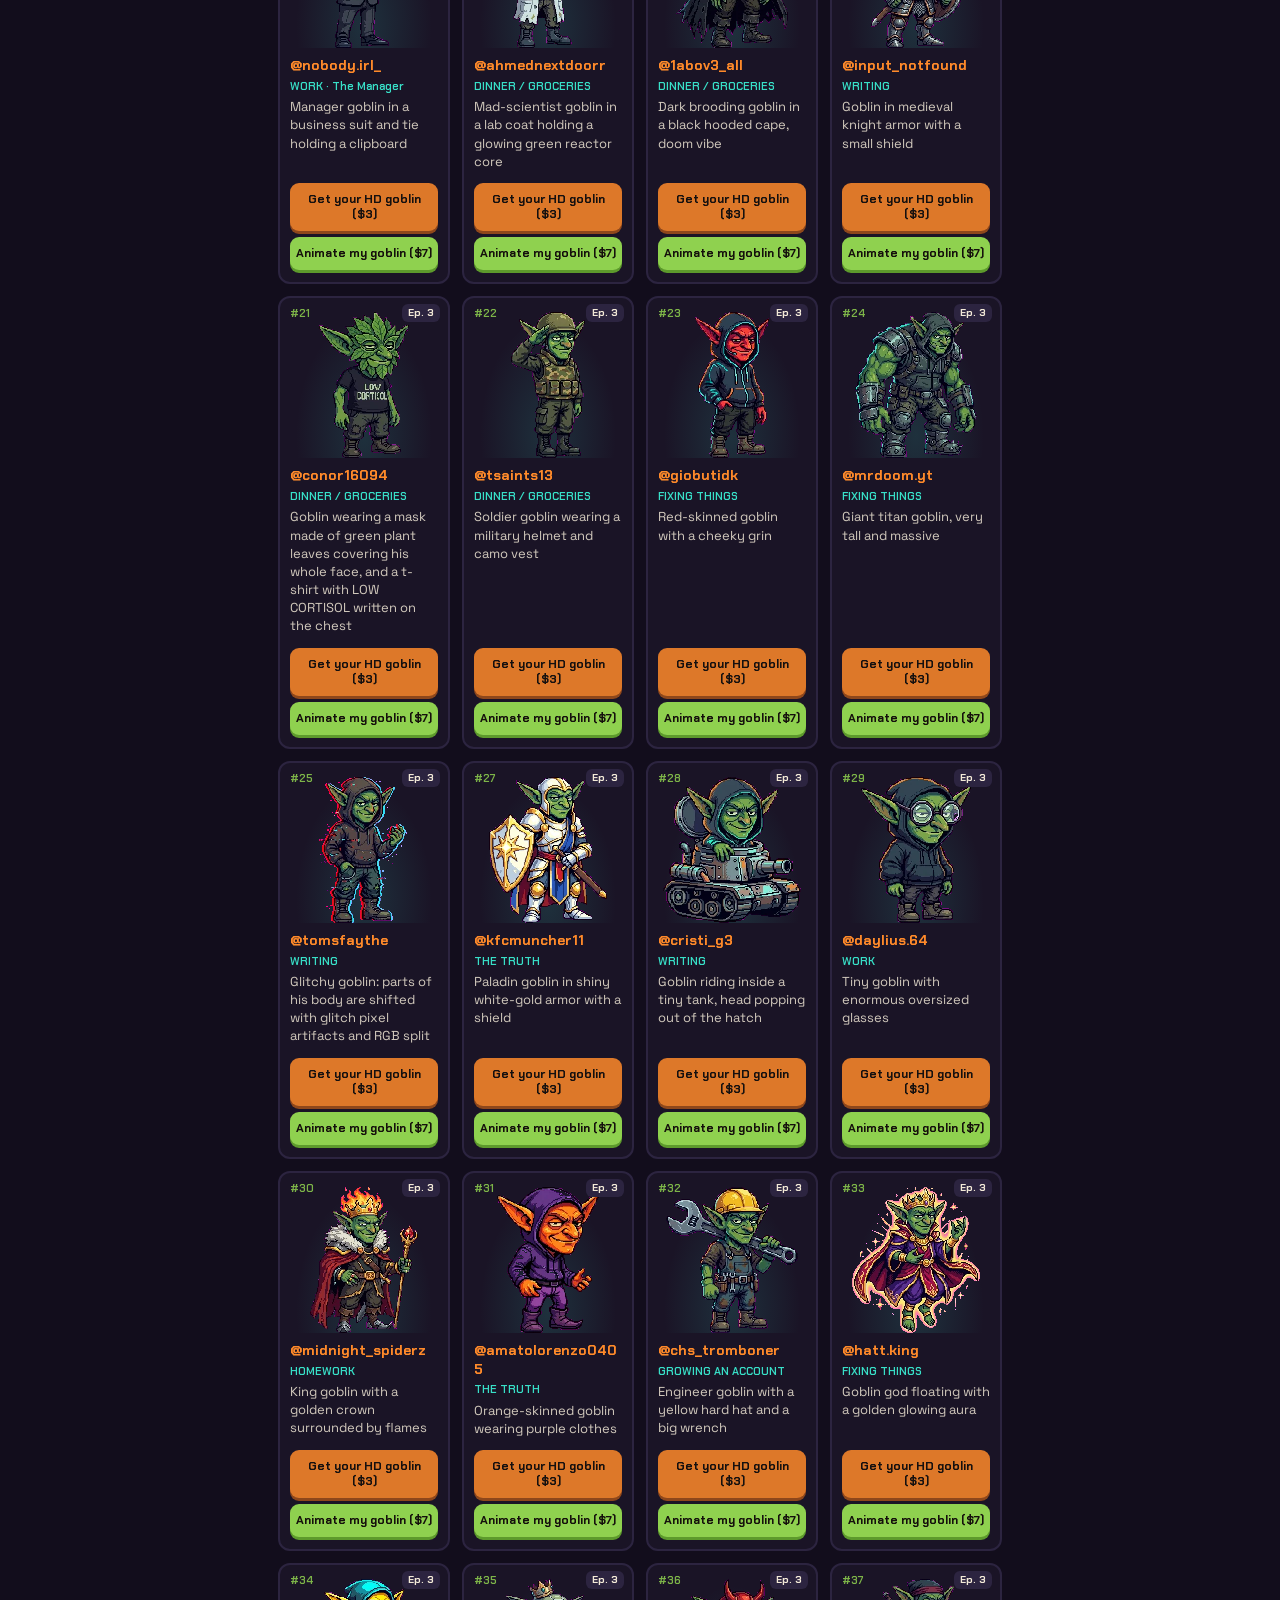
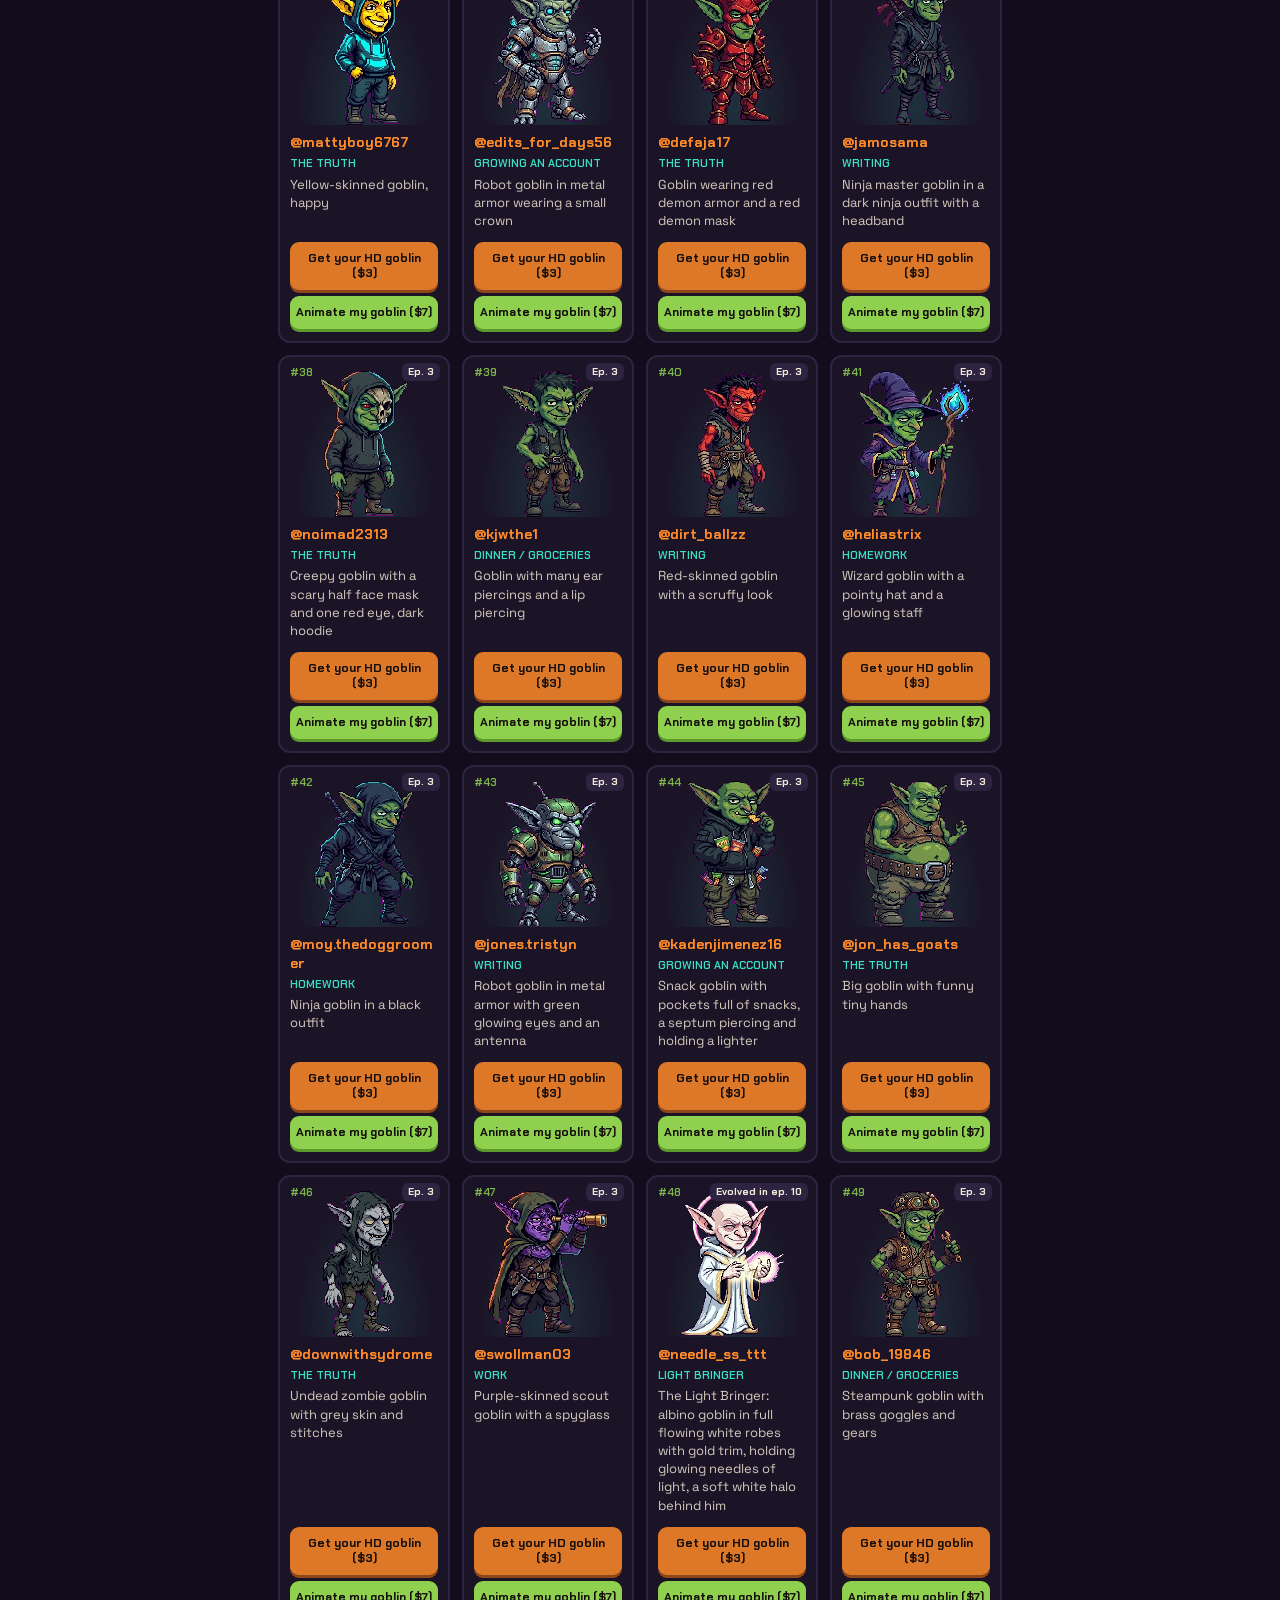
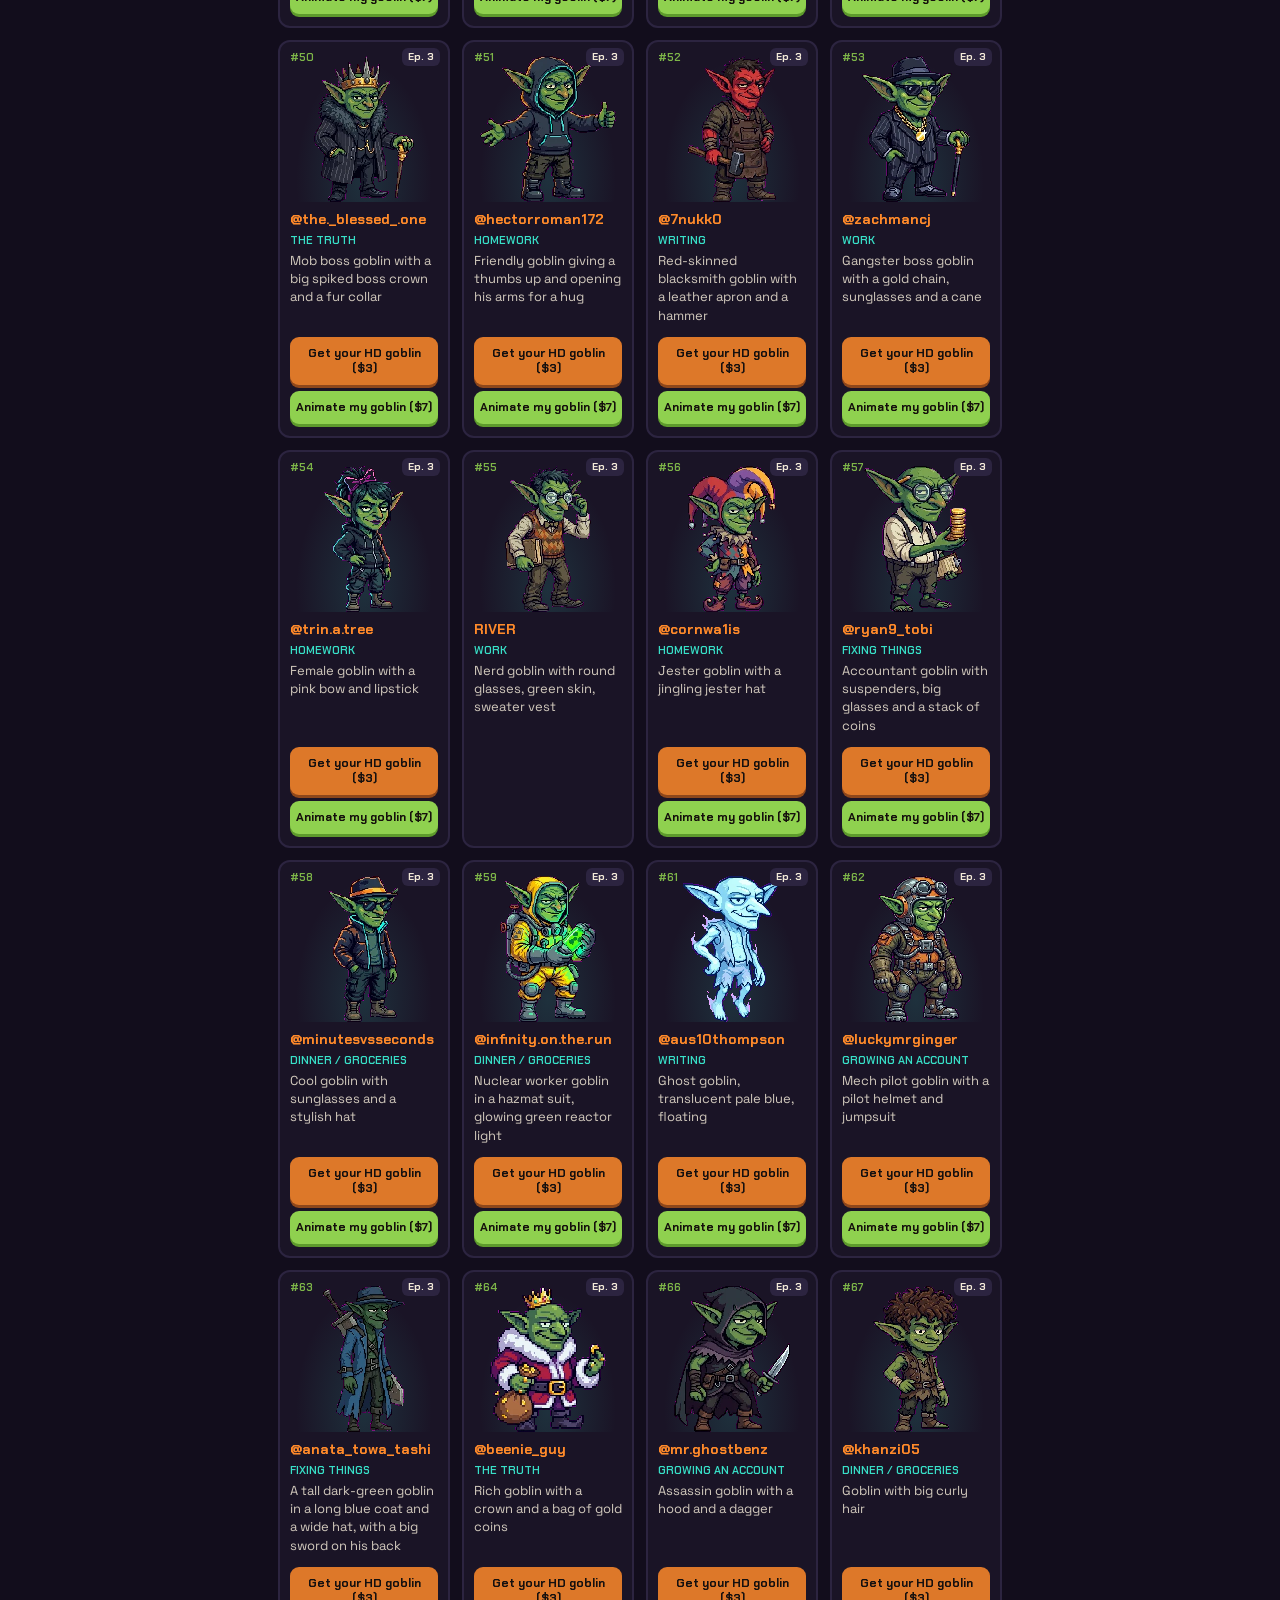
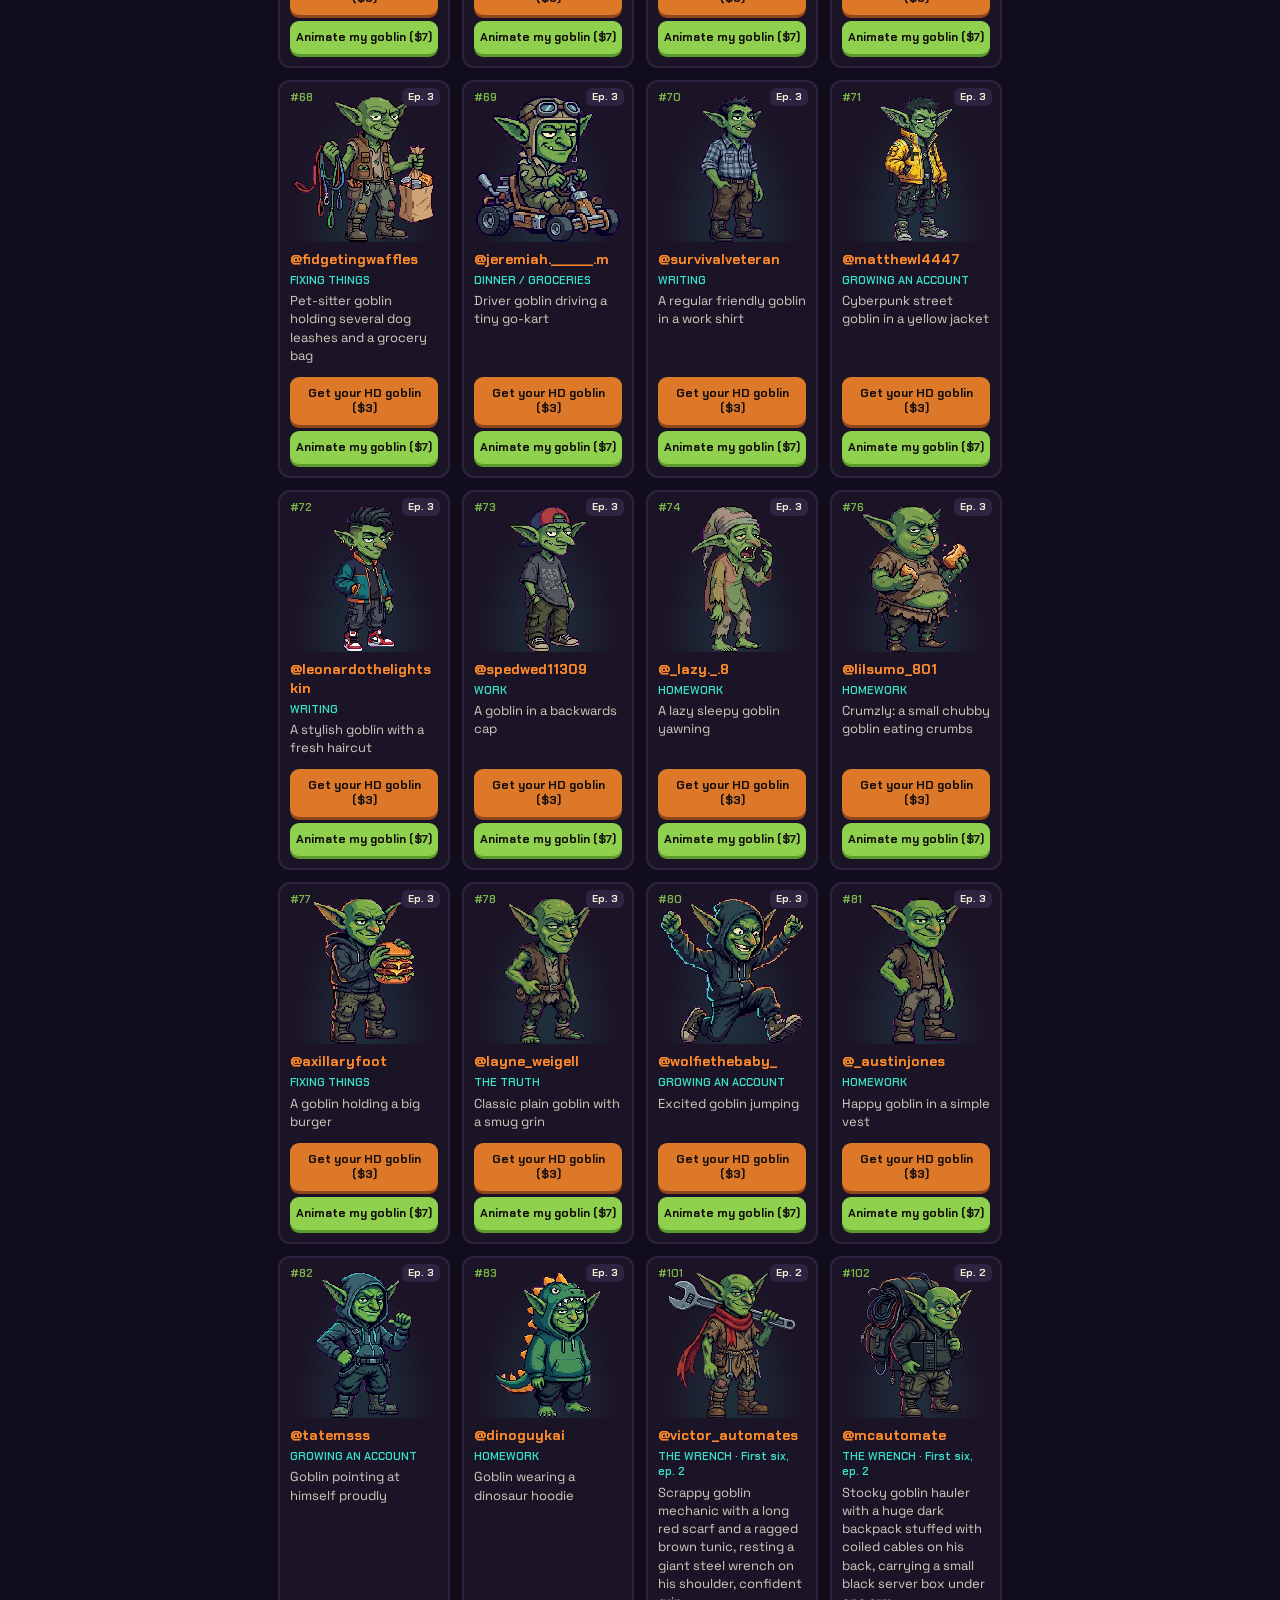
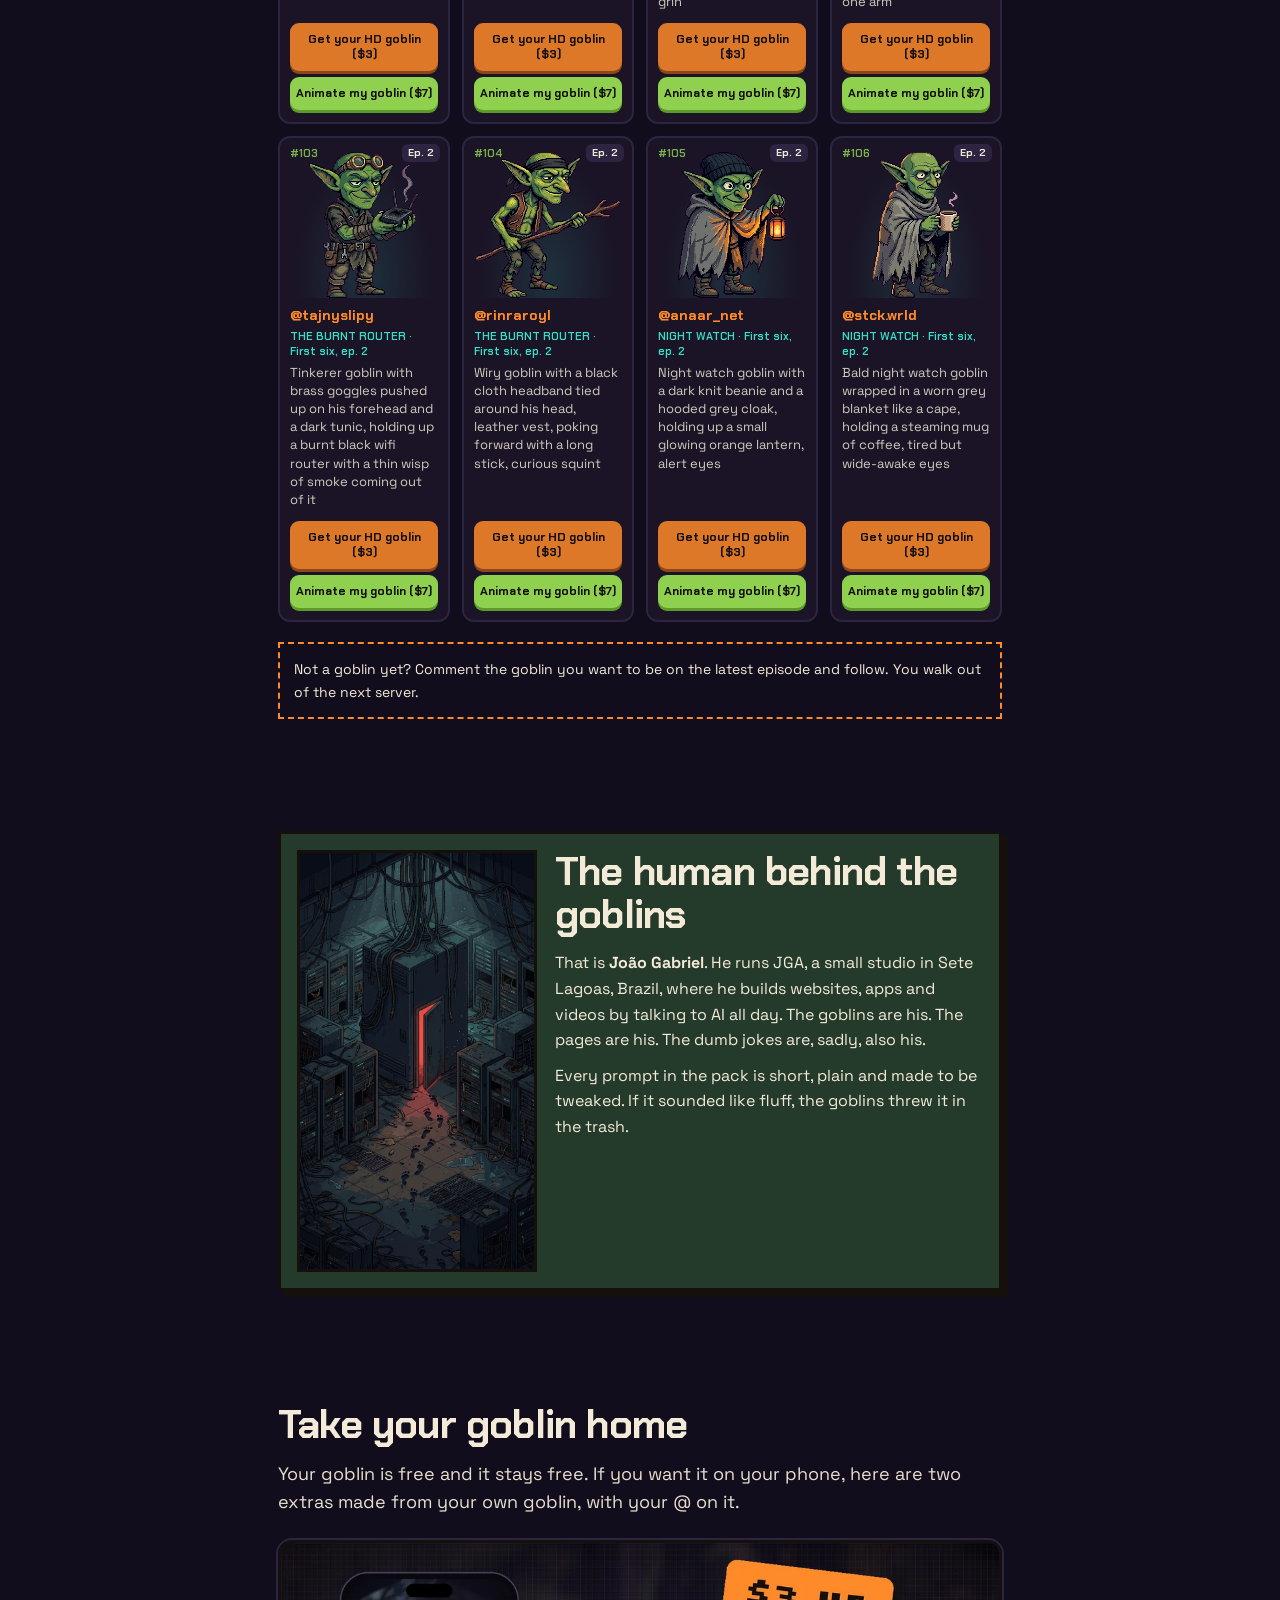
==== commit 37589607: "Atualiza a página (25/11 18:39)" ====
--- a/index.html
+++ b/index.html
@@ -161,7 +161,7 @@
     <article class="hcard" data-h="jon_has_goats" data-q="@jon_has_goats the truth a big goblin with funny tiny hands"><div class="hn">#45</div><div class="hep">Ep. 3</div><div class="hi"><img src="assets/horda/45.webp" alt="Goblin of @jon_has_goats: a big goblin with funny tiny hands" loading="lazy" width="130" height="150"></div><a class="hh" href="https://www.instagram.com/jon_has_goats/" target="_blank" rel="noopener">@jon_has_goats</a><p class="hs">THE TRUTH</p><p class="hd">Big goblin with funny tiny hands</p></article>
     <article class="hcard" data-h="downwithsydrome" data-q="@downwithsydrome the truth an undead zombie goblin with grey skin and stitches"><div class="hn">#46</div><div class="hep">Ep. 3</div><div class="hi"><img src="assets/horda/46.webp" alt="Goblin of @downwithsydrome: an undead zombie goblin with grey skin and stitches" loading="lazy" width="130" height="150"></div><a class="hh" href="https://www.instagram.com/downwithsydrome/" target="_blank" rel="noopener">@downwithsydrome</a><p class="hs">THE TRUTH</p><p class="hd">Undead zombie goblin with grey skin and stitches</p></article>
     <article class="hcard" data-h="swollman03" data-q="@swollman03 work a purple-skinned scout goblin with a spyglass"><div class="hn">#47</div><div class="hep">Ep. 3</div><div class="hi"><img src="assets/horda/47.webp" alt="Goblin of @swollman03: a PURPLE-skinned scout goblin with a spyglass" loading="lazy" width="130" height="150"></div><a class="hh" href="https://www.instagram.com/swollman03/" target="_blank" rel="noopener">@swollman03</a><p class="hs">WORK</p><p class="hd">Purple-skinned scout goblin with a spyglass</p></article>
-    <article class="hcard" data-h="needle_ss_ttt" data-q="@needle_ss_ttt the truth an albino goblin with bone-white skin and pale eyes"><div class="hn">#48</div><div class="hep">Ep. 3</div><div class="hi"><img src="assets/horda/48.webp" alt="Goblin of @needle_ss_ttt: an ALBINO goblin with bone-white skin and pale eyes" loading="lazy" width="130" height="150"></div><a class="hh" href="https://www.instagram.com/needle_ss_ttt/" target="_blank" rel="noopener">@needle_ss_ttt</a><p class="hs">THE TRUTH</p><p class="hd">Albino goblin with bone-white skin and pale eyes</p></article>
+    <article class="hcard" data-h="needle_ss_ttt" data-q="@needle_ss_ttt light bringer the light bringer: albino goblin in full flowing white robes with gold trim, holding glowing needles of light, a soft white halo behind him"><div class="hn">#48</div><div class="hep">Evolved in ep. 10</div><div class="hi"><img src="assets/horda/48e.webp" alt="Goblin of @needle_ss_ttt: The Light Bringer: albino goblin in full flowing white robes with gold trim, holding glowing needles of light, a soft white halo behind him" loading="lazy" width="130" height="150"></div><a class="hh" href="https://www.instagram.com/needle_ss_ttt/" target="_blank" rel="noopener">@needle_ss_ttt</a><p class="hs">LIGHT BRINGER</p><p class="hd">The Light Bringer: albino goblin in full flowing white robes with gold trim, holding glowing needles of light, a soft white halo behind him</p></article>
     <article class="hcard" data-h="bob_19846" data-q="@bob_19846 dinner / groceries a steampunk goblin with brass goggles and gears"><div class="hn">#49</div><div class="hep">Ep. 3</div><div class="hi"><img src="assets/horda/49.webp" alt="Goblin of @bob_19846: a steampunk goblin with brass goggles and gears" loading="lazy" width="130" height="150"></div><a class="hh" href="https://www.instagram.com/bob_19846/" target="_blank" rel="noopener">@bob_19846</a><p class="hs">DINNER / GROCERIES</p><p class="hd">Steampunk goblin with brass goggles and gears</p></article>
     <article class="hcard" data-h="the._blessed_.one" data-q="@the._blessed_.one the truth a mob boss goblin with a big spiked boss crown and a fur collar"><div class="hn">#50</div><div class="hep">Ep. 3</div><div class="hi"><img src="assets/horda/50.webp" alt="Goblin of @the._blessed_.one: a mob boss goblin with a big spiked boss crown and a fur collar" loading="lazy" width="130" height="150"></div><a class="hh" href="https://www.instagram.com/the._blessed_.one/" target="_blank" rel="noopener">@the._blessed_.one</a><p class="hs">THE TRUTH</p><p class="hd">Mob boss goblin with a big spiked boss crown and a fur collar</p></article>
     <article class="hcard" data-h="hectorroman172" data-q="@hectorroman172 homework a friendly goblin giving a thumbs up and opening his arms for a hug"><div class="hn">#51</div><div class="hep">Ep. 3</div><div class="hi"><img src="assets/horda/51.webp" alt="Goblin of @hectorroman172: a friendly goblin giving a thumbs up and opening his arms for a hug" loading="lazy" width="130" height="150"></div><a class="hh" href="https://www.instagram.com/hectorroman172/" target="_blank" rel="noopener">@hectorroman172</a><p class="hs">HOMEWORK</p><p class="hd">Friendly goblin giving a thumbs up and opening his arms for a hug</p></article>
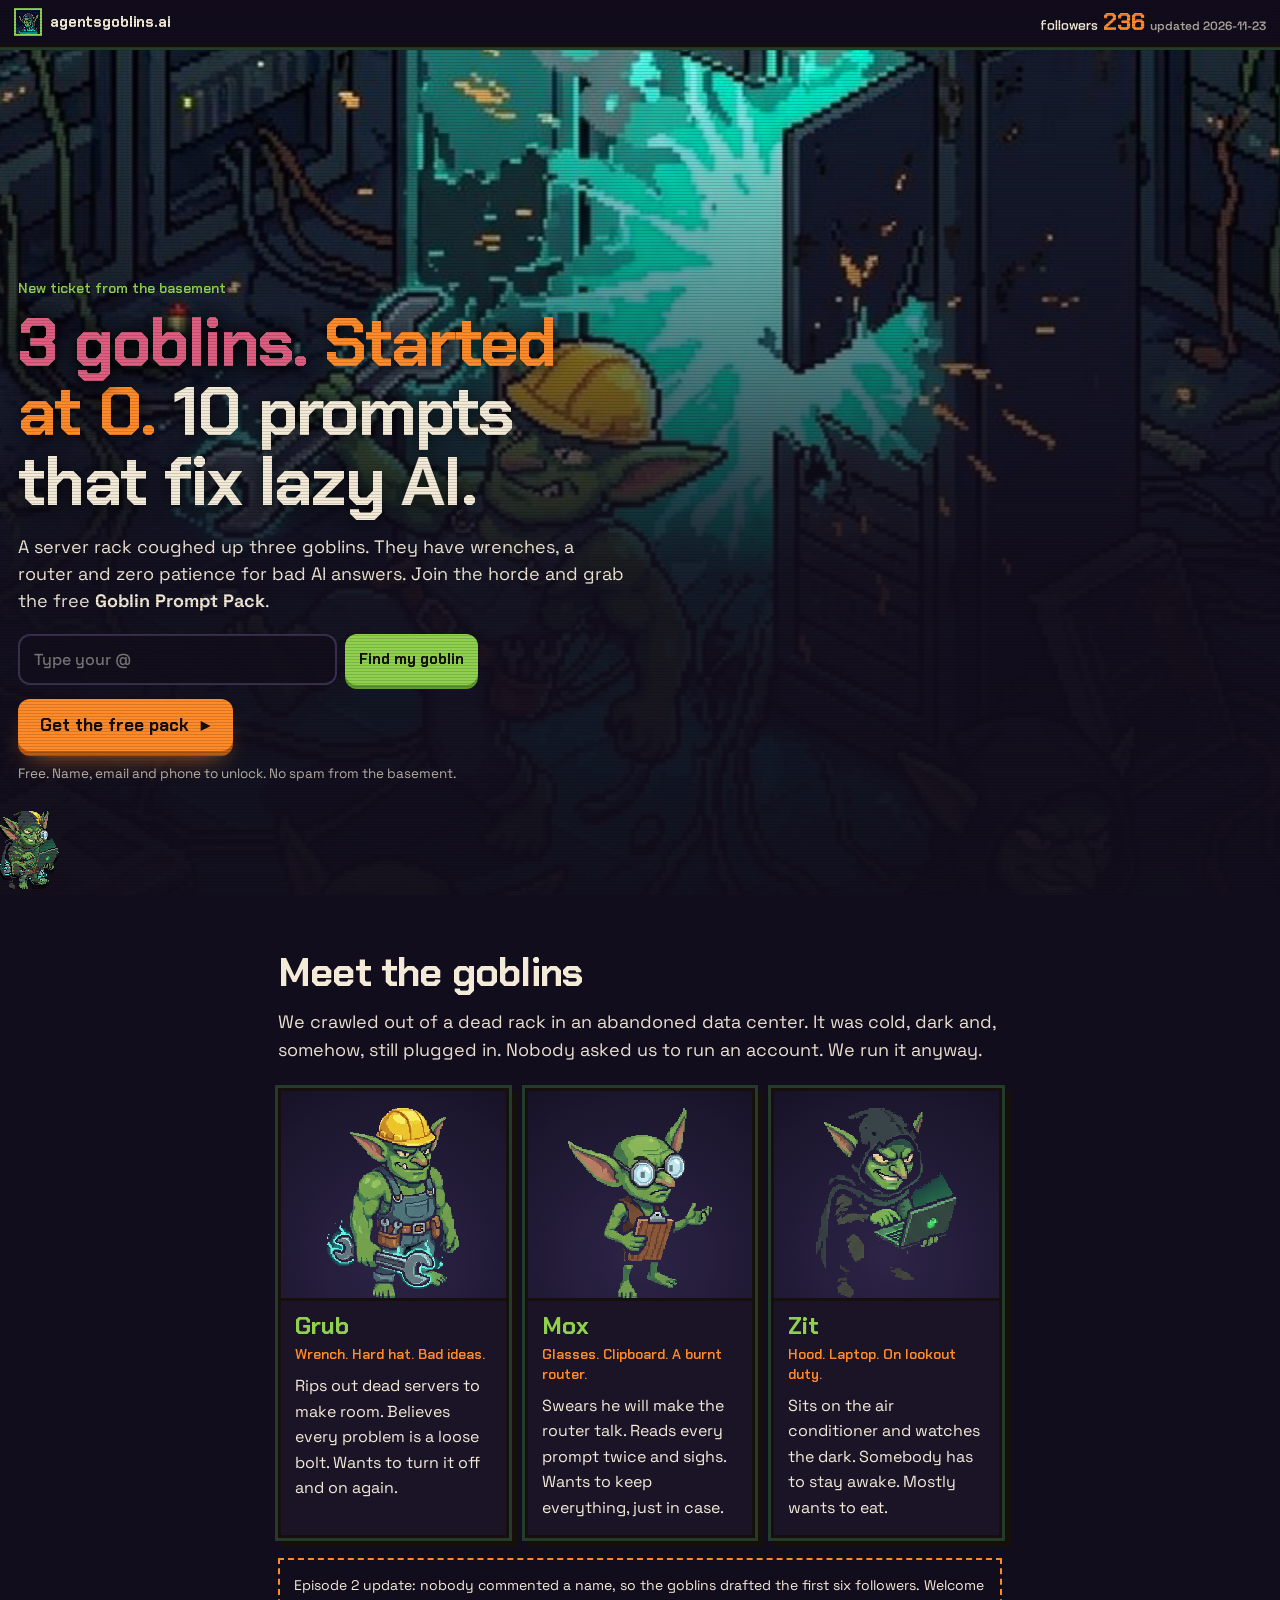
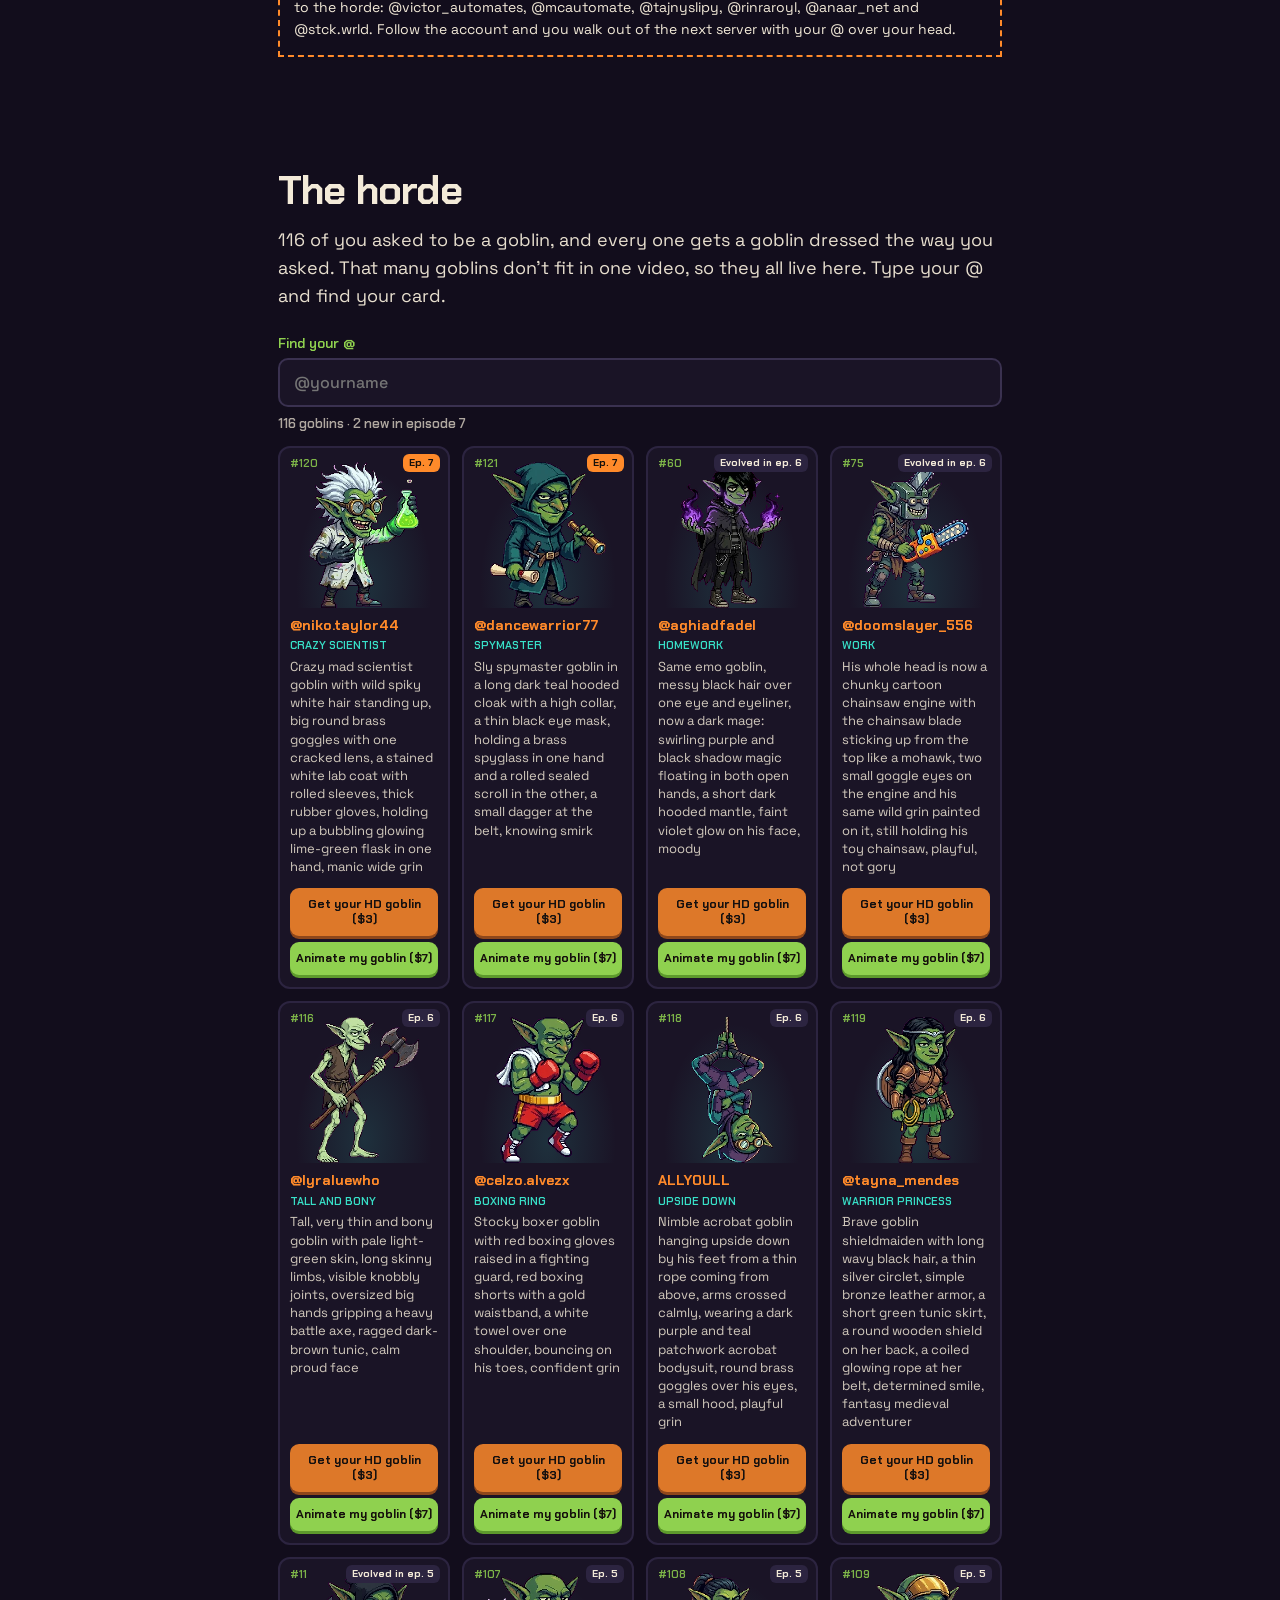
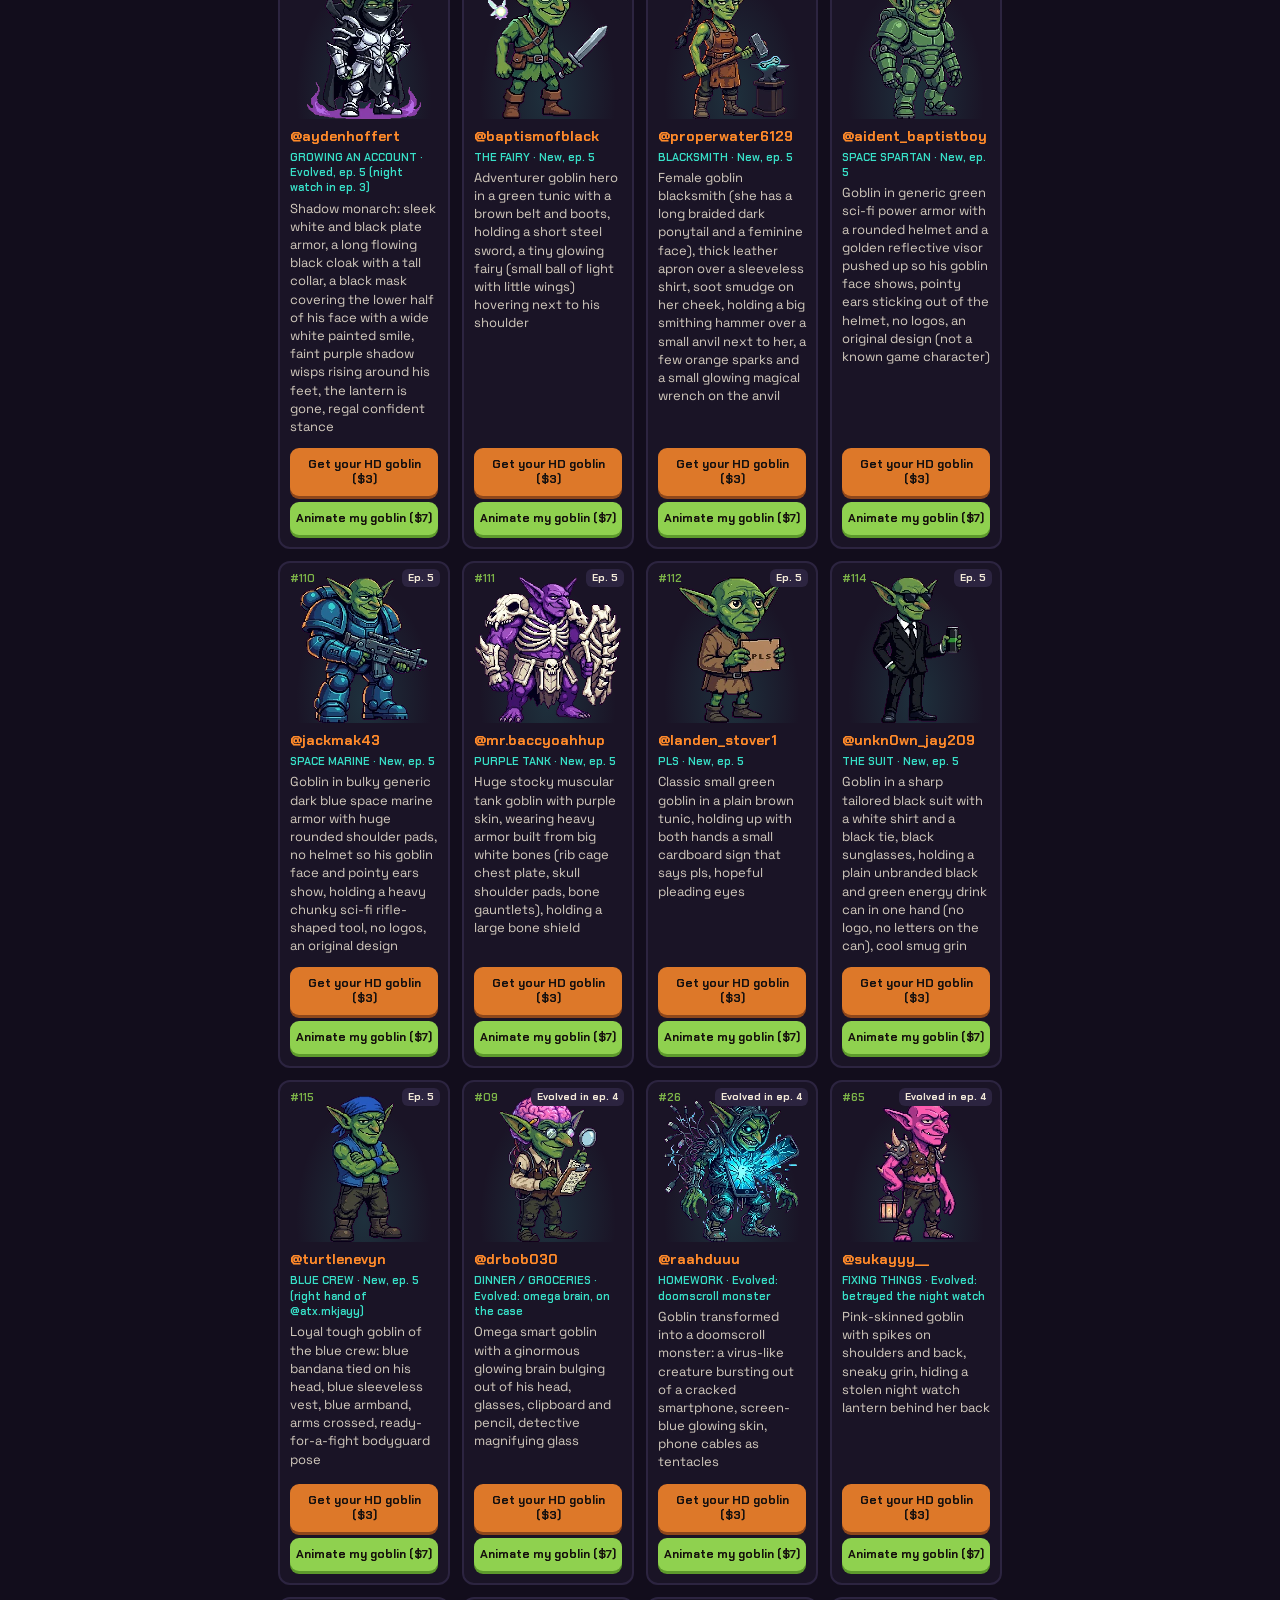
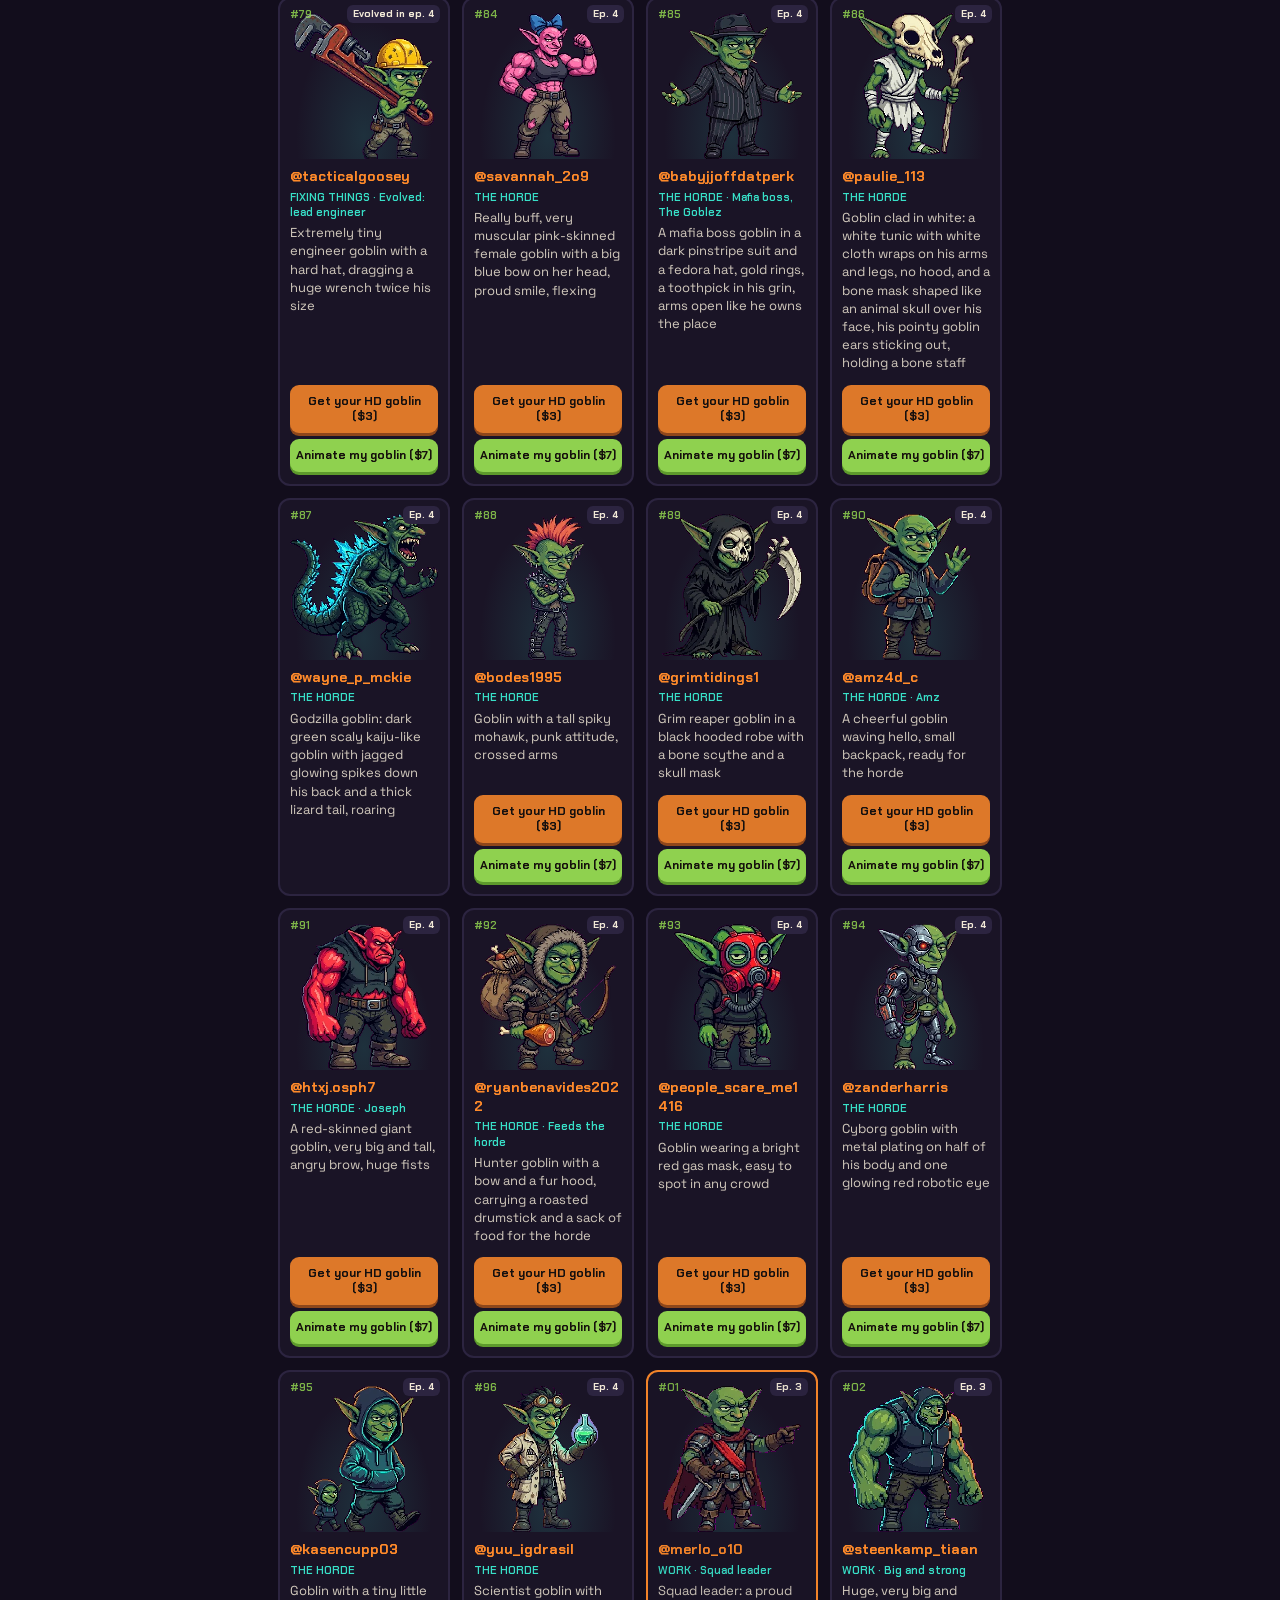
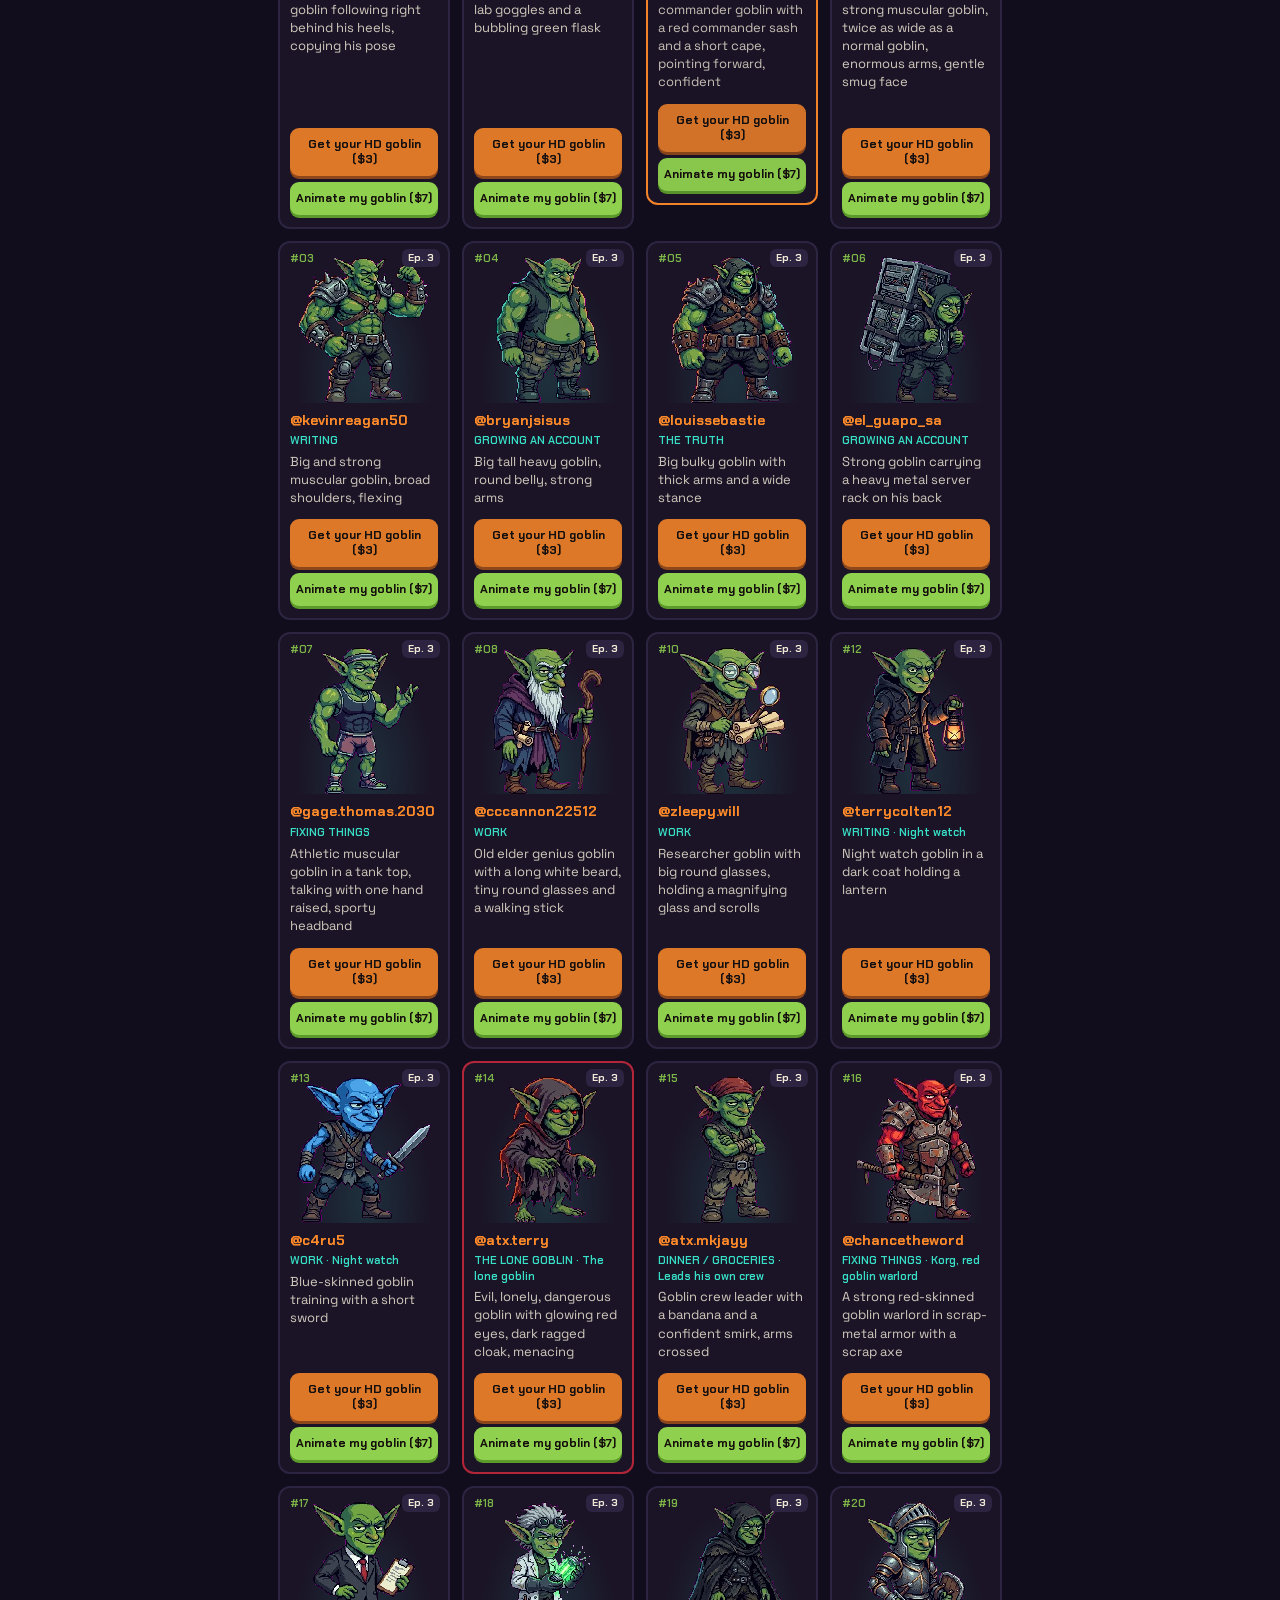
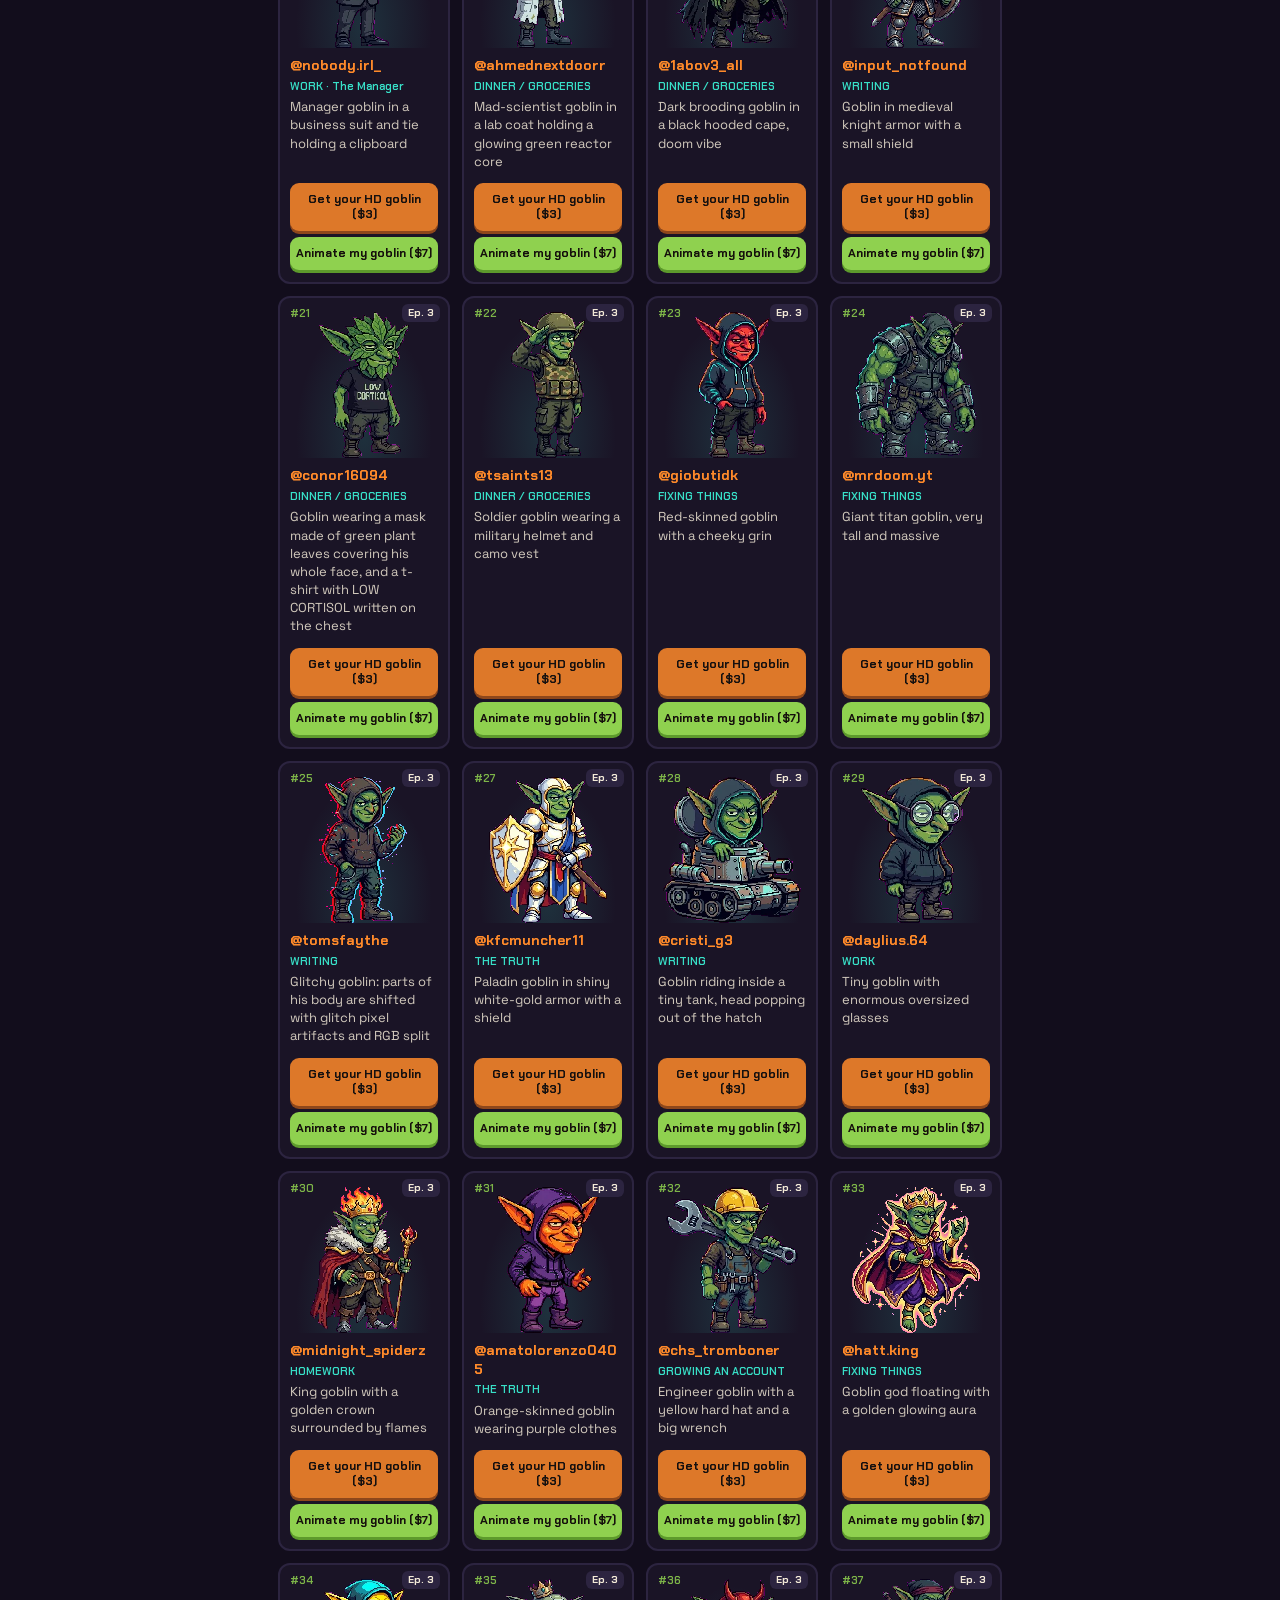
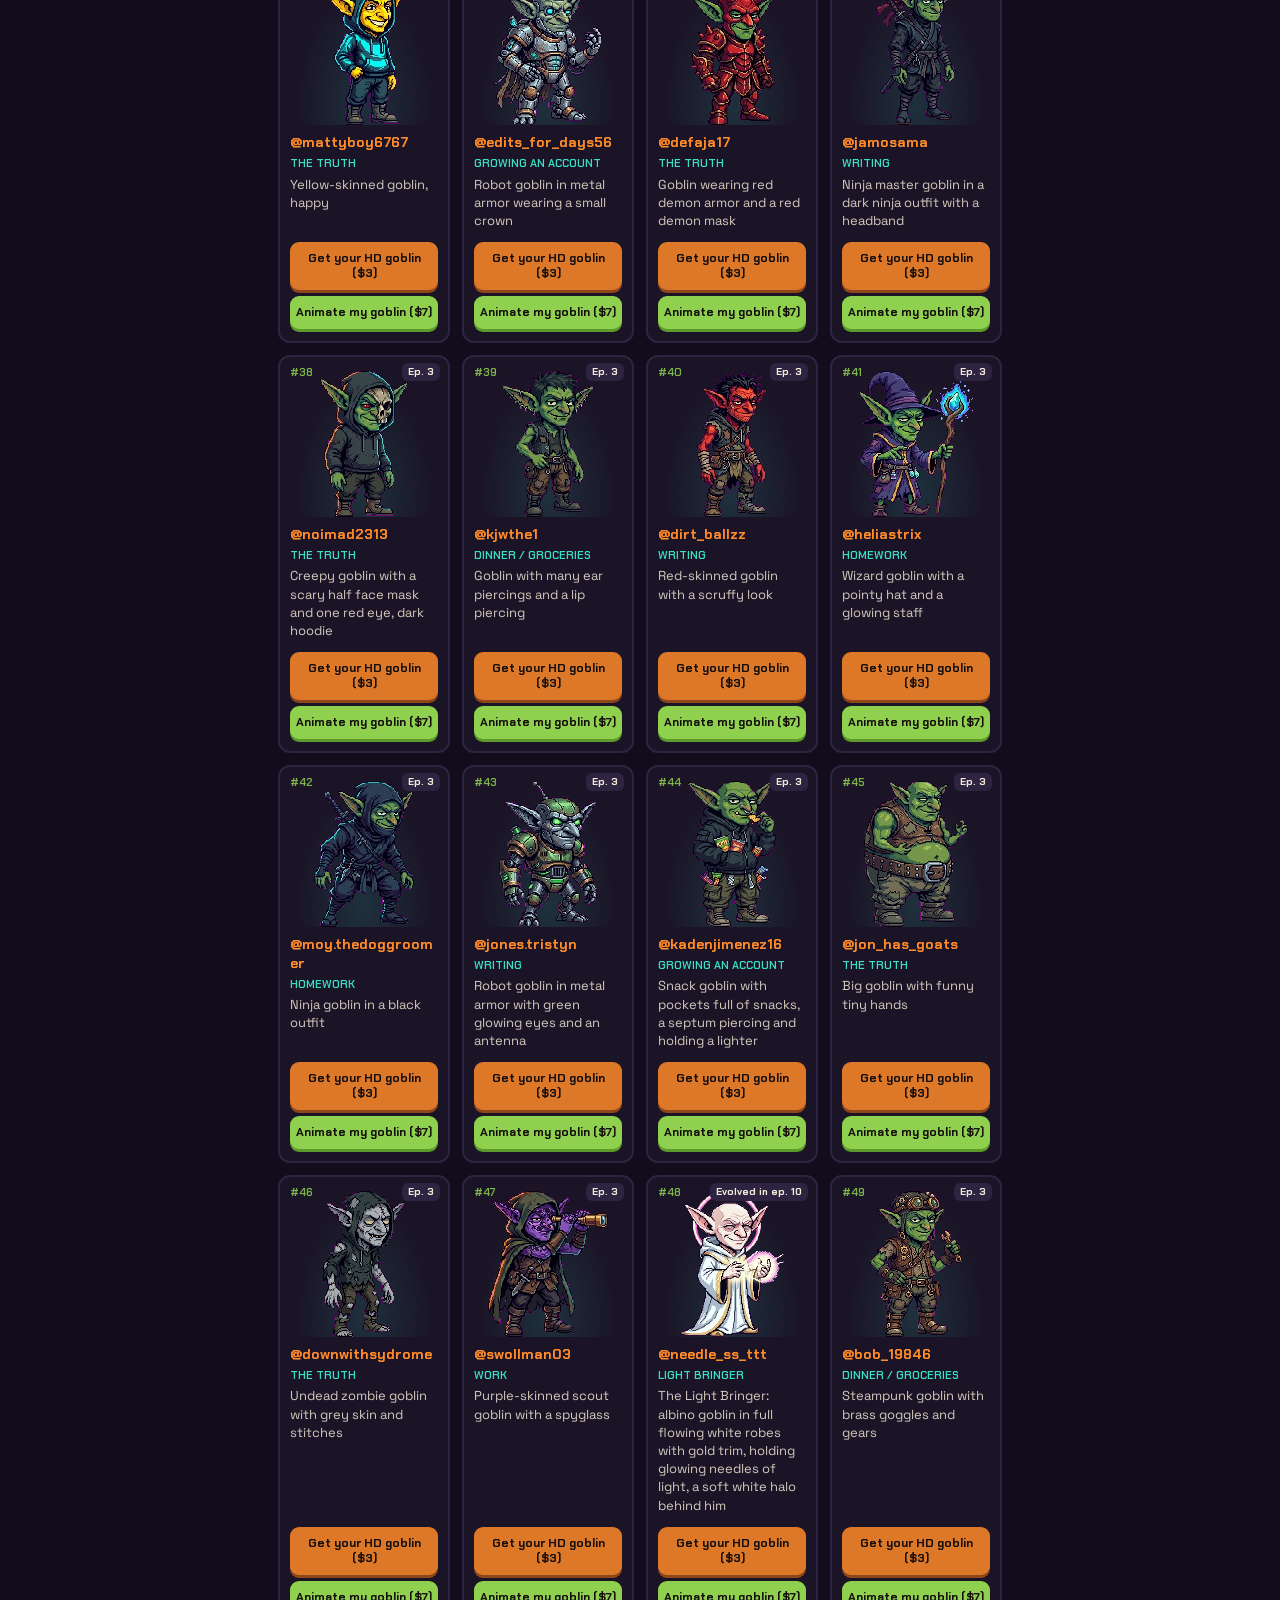
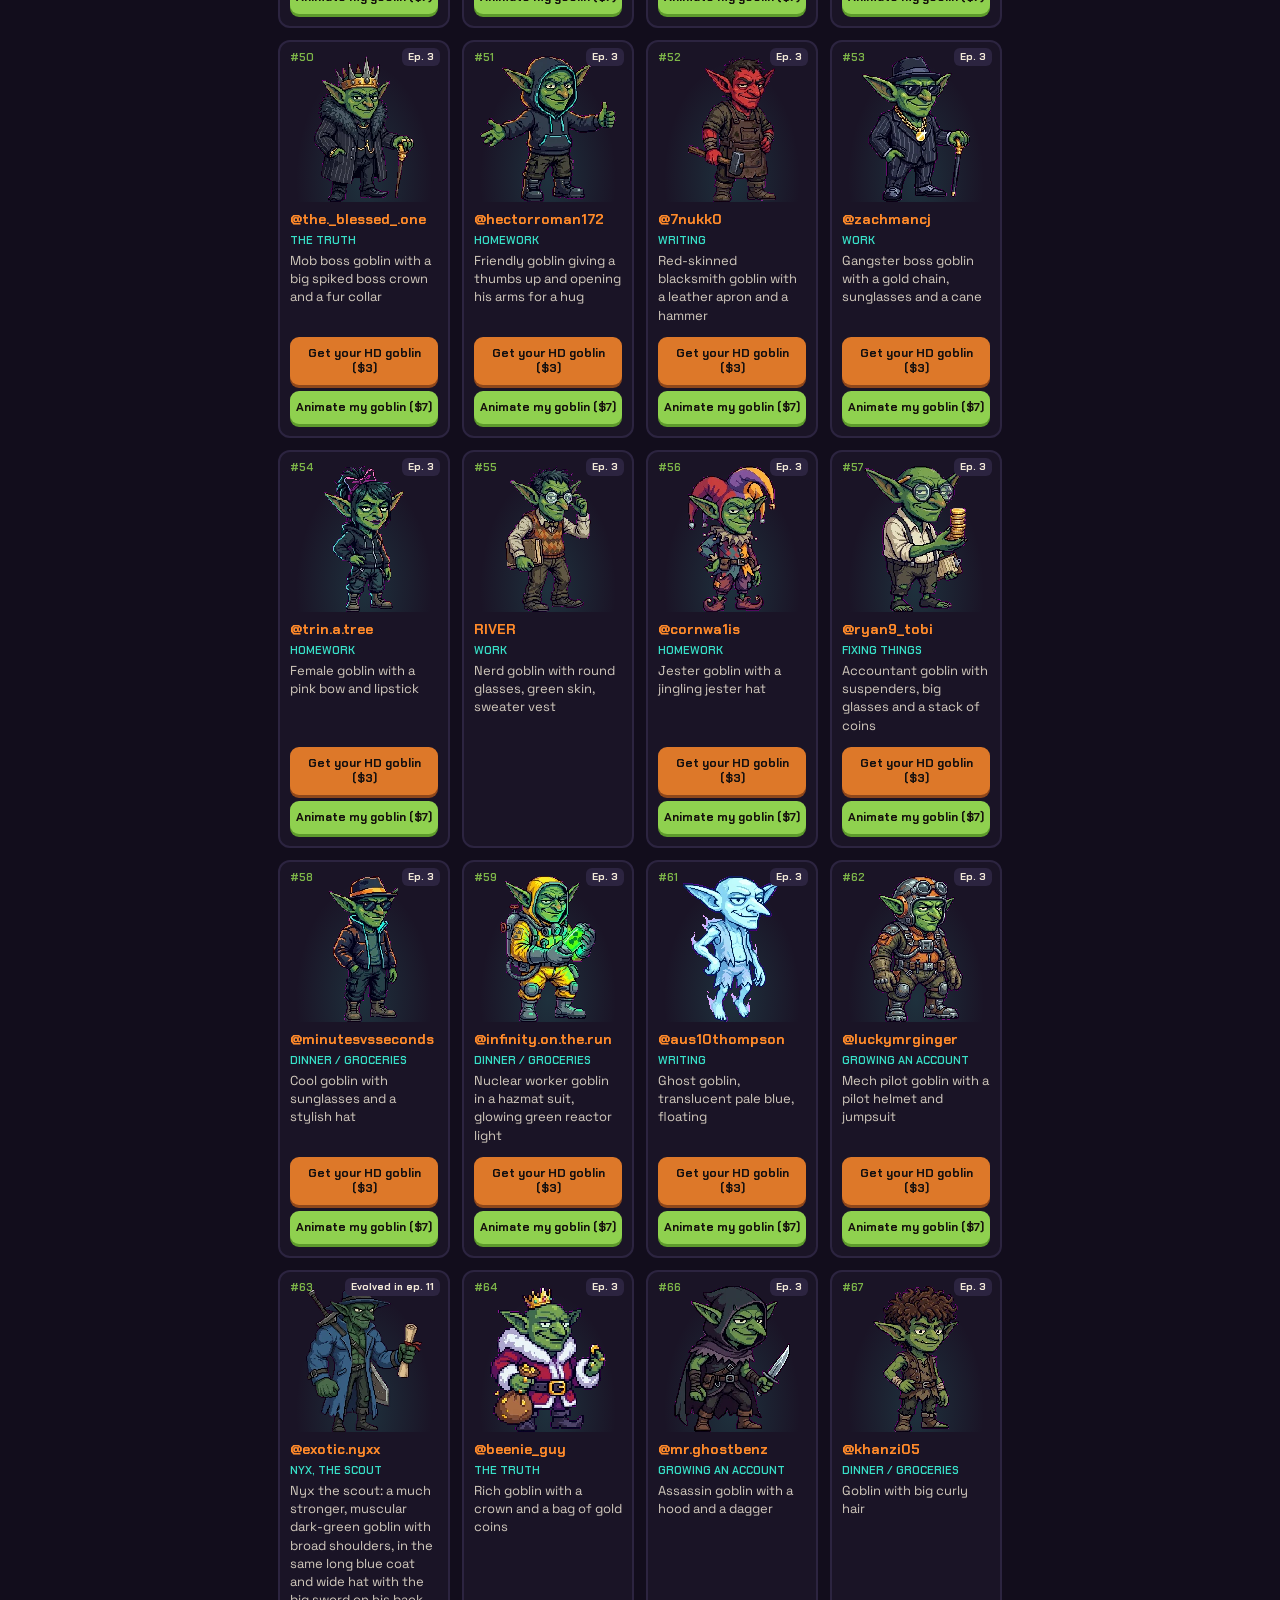
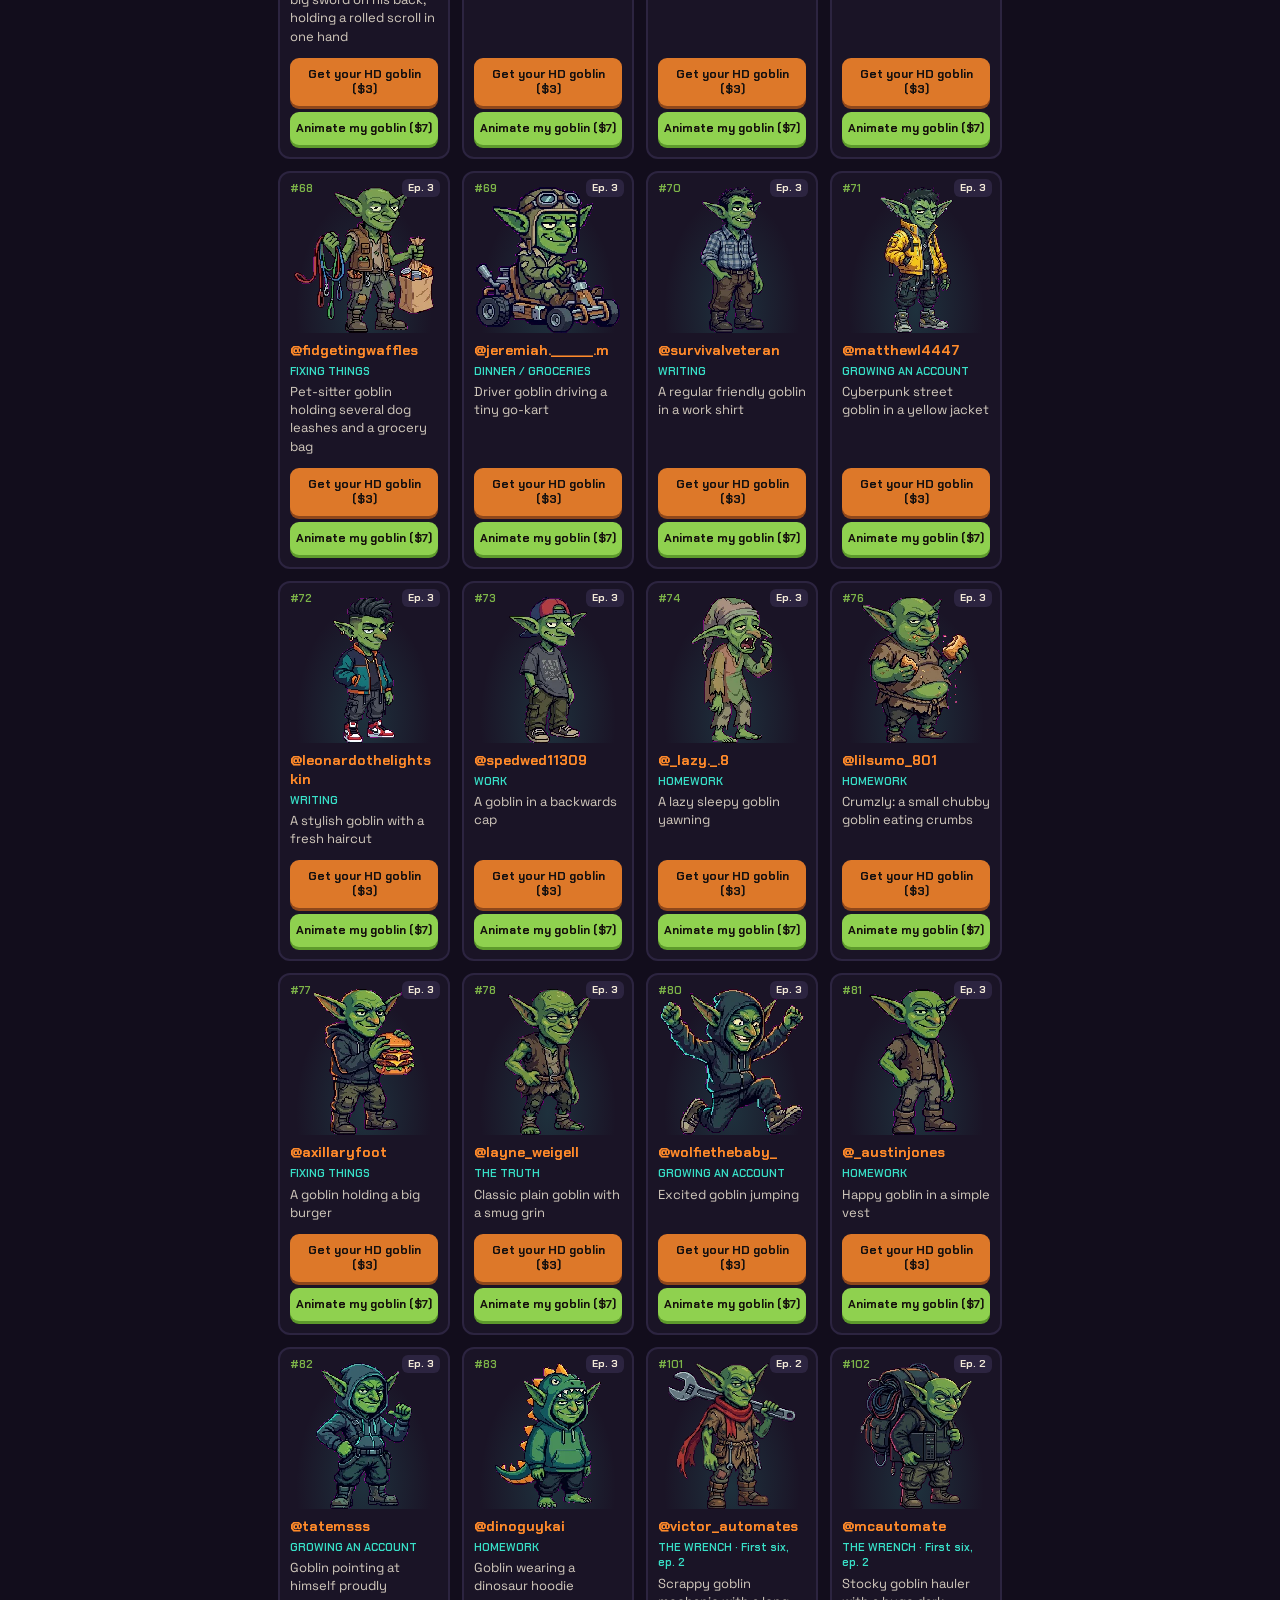
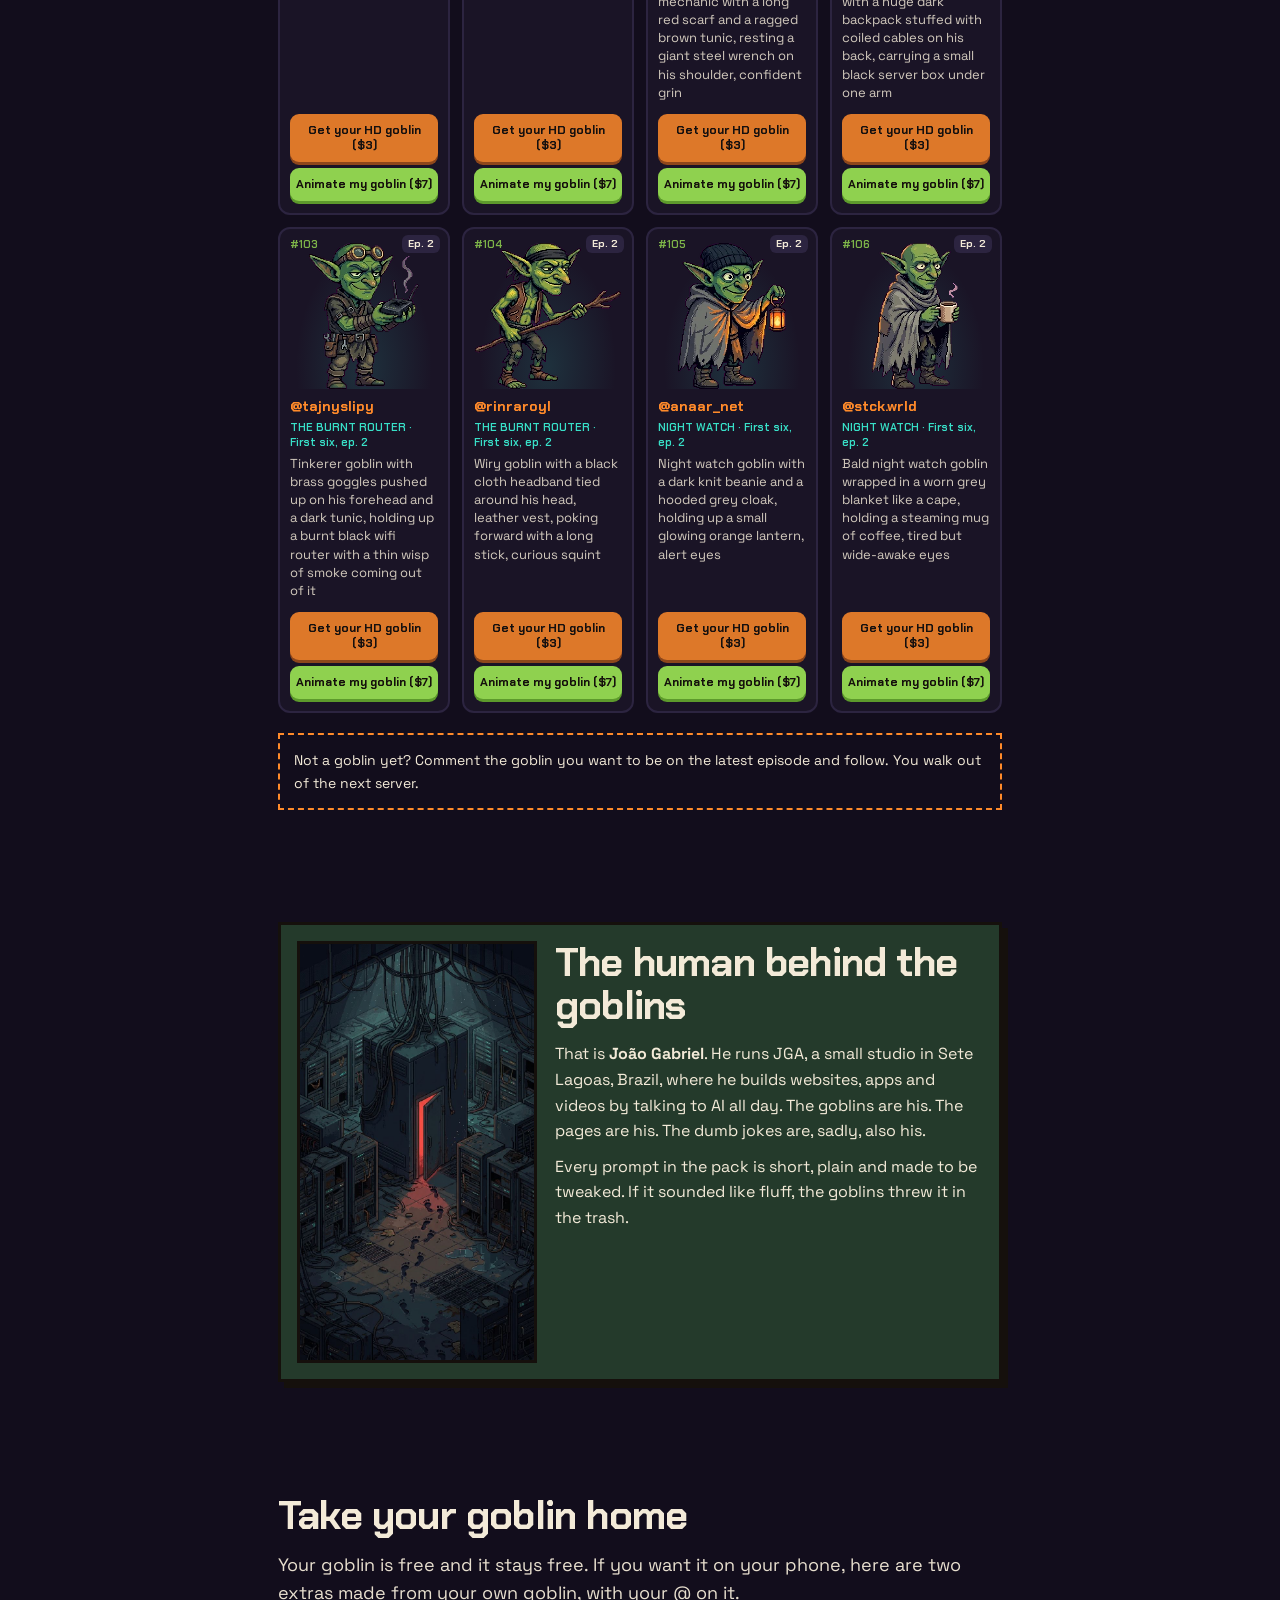
==== commit feba4efa: "Atualiza a página (26/11 00:30)" ====
--- a/index.html
+++ b/index.html
@@ -175,7 +175,7 @@
     <article class="hcard" data-h="infinity.on.the.run" data-q="@infinity.on.the.run dinner / groceries a nuclear worker goblin in a hazmat suit, glowing green reactor light"><div class="hn">#59</div><div class="hep">Ep. 3</div><div class="hi"><img src="assets/horda/59.webp" alt="Goblin of @infinity.on.the.run: a nuclear worker goblin in a hazmat suit, glowing green reactor light" loading="lazy" width="130" height="150"></div><a class="hh" href="https://www.instagram.com/infinity.on.the.run/" target="_blank" rel="noopener">@infinity.on.the.run</a><p class="hs">DINNER / GROCERIES</p><p class="hd">Nuclear worker goblin in a hazmat suit, glowing green reactor light</p></article>
     <article class="hcard" data-h="aus10thompson" data-q="@aus10thompson writing a ghost goblin, translucent pale blue, floating"><div class="hn">#61</div><div class="hep">Ep. 3</div><div class="hi"><img src="assets/horda/61.webp" alt="Goblin of @aus10thompson: a GHOST goblin, translucent pale blue, floating" loading="lazy" width="130" height="150"></div><a class="hh" href="https://www.instagram.com/aus10thompson/" target="_blank" rel="noopener">@aus10thompson</a><p class="hs">WRITING</p><p class="hd">Ghost goblin, translucent pale blue, floating</p></article>
     <article class="hcard" data-h="luckymrginger" data-q="@luckymrginger growing an account a mech pilot goblin with a pilot helmet and jumpsuit"><div class="hn">#62</div><div class="hep">Ep. 3</div><div class="hi"><img src="assets/horda/62.webp" alt="Goblin of @luckymrginger: a mech pilot goblin with a pilot helmet and jumpsuit" loading="lazy" width="130" height="150"></div><a class="hh" href="https://www.instagram.com/luckymrginger/" target="_blank" rel="noopener">@luckymrginger</a><p class="hs">GROWING AN ACCOUNT</p><p class="hd">Mech pilot goblin with a pilot helmet and jumpsuit</p></article>
-    <article class="hcard" data-h="anata_towa_tashi" data-q="@anata_towa_tashi fixing things the nyxx: a tall dark-green goblin in a long blue coat and a wide hat, with a big sword on his back"><div class="hn">#63</div><div class="hep">Ep. 3</div><div class="hi"><img src="assets/horda/63.webp" alt="Goblin of @anata_towa_tashi: The Nyxx: a tall DARK-GREEN goblin in a long blue coat and a wide hat, with a big sword on his back" loading="lazy" width="130" height="150"></div><a class="hh" href="https://www.instagram.com/anata_towa_tashi/" target="_blank" rel="noopener">@anata_towa_tashi</a><p class="hs">FIXING THINGS</p><p class="hd">A tall dark-green goblin in a long blue coat and a wide hat, with a big sword on his back</p></article>
+    <article class="hcard" data-h="exotic.nyxx" data-q="@exotic.nyxx @anata_towa_tashi nyx the scout evolved nyx the scout: a much stronger, muscular dark-green goblin with broad shoulders, in the same long blue coat and wide hat with the big sword on his back, holding a rolled scroll in one hand"><div class="hn">#63</div><div class="hep">Evolved in ep. 11</div><div class="hi"><img src="assets/horda/63e.webp" alt="Goblin of @exotic.nyxx: Nyx the scout: a much stronger, muscular dark-green goblin with broad shoulders, in the same long blue coat and wide hat with the big sword on his back, holding a rolled scroll in one hand" loading="lazy" width="130" height="150"></div><a class="hh" href="https://www.instagram.com/exotic.nyxx/" target="_blank" rel="noopener">@exotic.nyxx</a><p class="hs">NYX, THE SCOUT</p><p class="hd">Nyx the scout: a much stronger, muscular dark-green goblin with broad shoulders, in the same long blue coat and wide hat with the big sword on his back, holding a rolled scroll in one hand</p></article>
     <article class="hcard" data-h="beenie_guy" data-q="@beenie_guy the truth a rich goblin with a crown and a bag of gold coins"><div class="hn">#64</div><div class="hep">Ep. 3</div><div class="hi"><img src="assets/horda/64.webp" alt="Goblin of @beenie_guy: a rich goblin with a crown and a bag of gold coins" loading="lazy" width="130" height="150"></div><a class="hh" href="https://www.instagram.com/beenie_guy/" target="_blank" rel="noopener">@beenie_guy</a><p class="hs">THE TRUTH</p><p class="hd">Rich goblin with a crown and a bag of gold coins</p></article>
     <article class="hcard" data-h="mr.ghostbenz" data-q="@mr.ghostbenz growing an account an assassin goblin with a hood and a dagger"><div class="hn">#66</div><div class="hep">Ep. 3</div><div class="hi"><img src="assets/horda/66.webp" alt="Goblin of @mr.ghostbenz: an assassin goblin with a hood and a dagger" loading="lazy" width="130" height="150"></div><a class="hh" href="https://www.instagram.com/mr.ghostbenz/" target="_blank" rel="noopener">@mr.ghostbenz</a><p class="hs">GROWING AN ACCOUNT</p><p class="hd">Assassin goblin with a hood and a dagger</p></article>
     <article class="hcard" data-h="khanzi05" data-q="@khanzi05 dinner / groceries a goblin with big curly hair"><div class="hn">#67</div><div class="hep">Ep. 3</div><div class="hi"><img src="assets/horda/67.webp" alt="Goblin of @khanzi05: a goblin with big curly hair" loading="lazy" width="130" height="150"></div><a class="hh" href="https://www.instagram.com/khanzi05/" target="_blank" rel="noopener">@khanzi05</a><p class="hs">DINNER / GROCERIES</p><p class="hd">Goblin with big curly hair</p></article>
